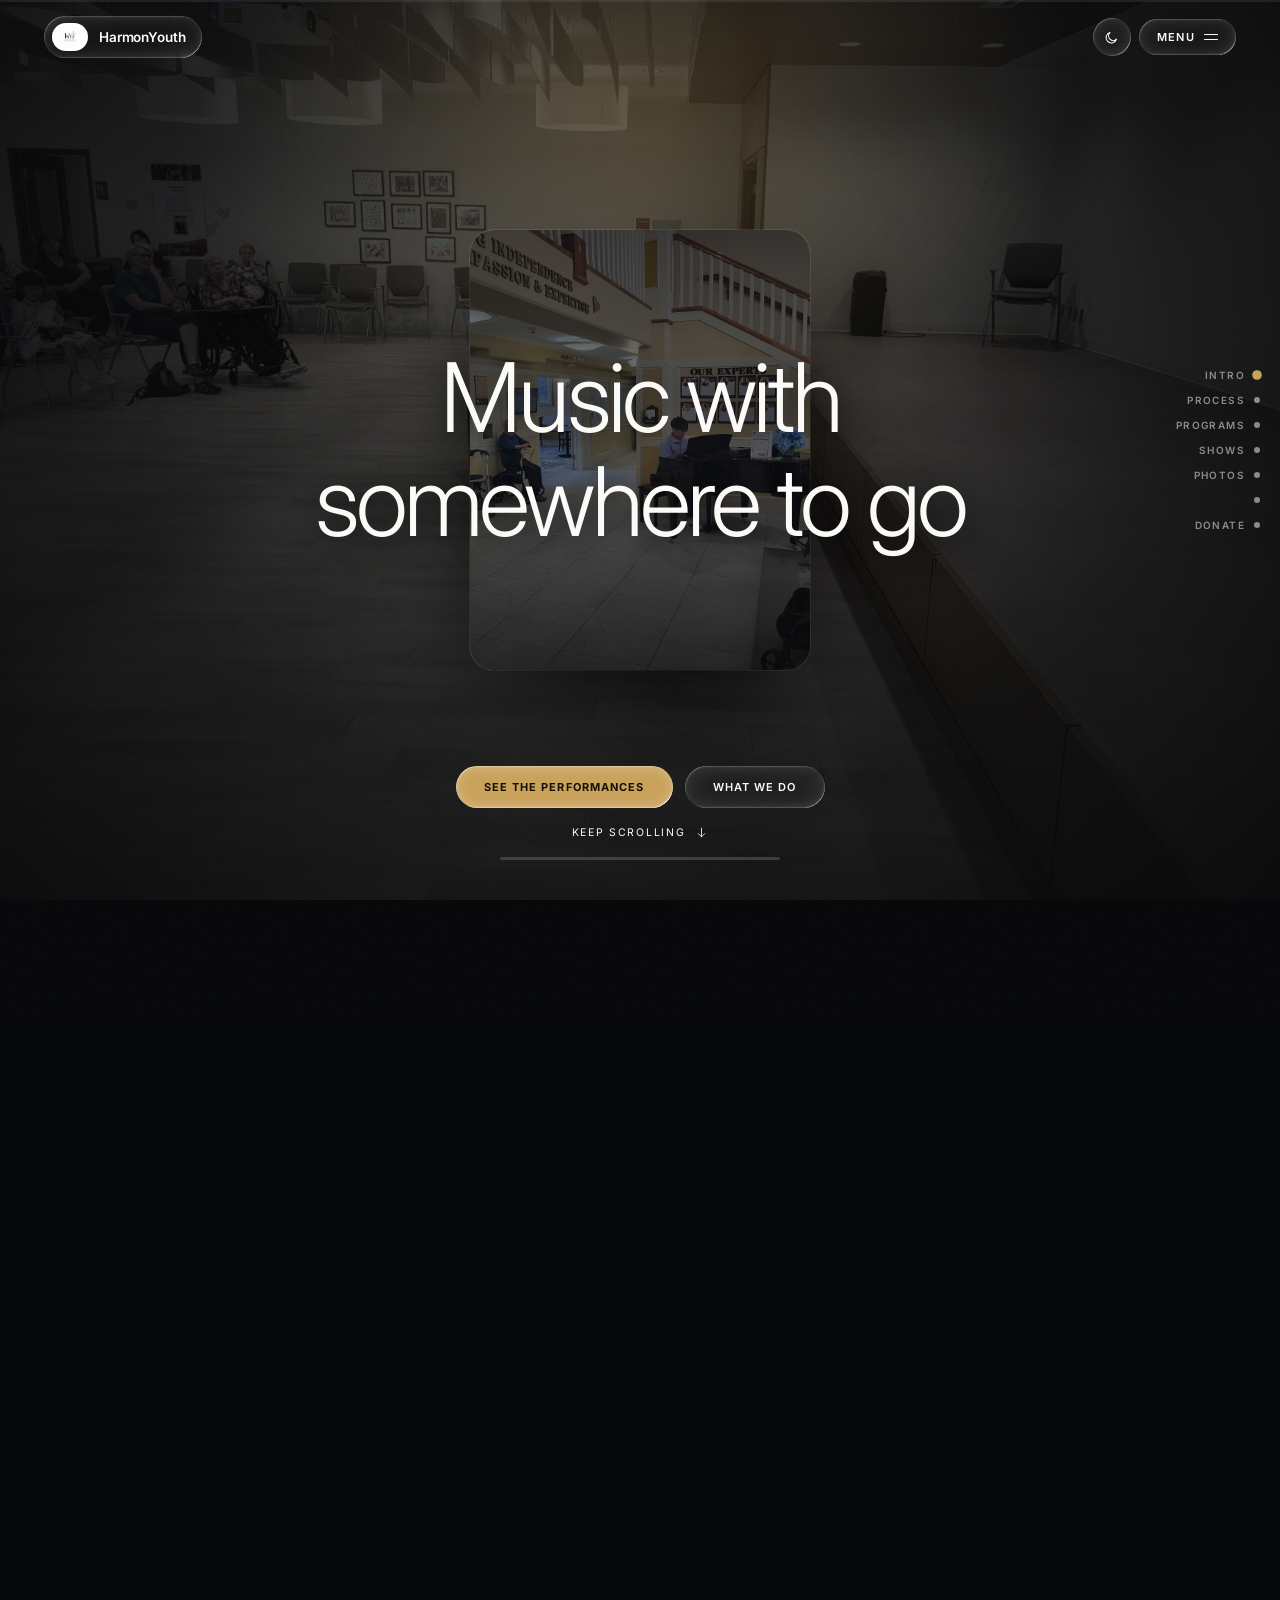
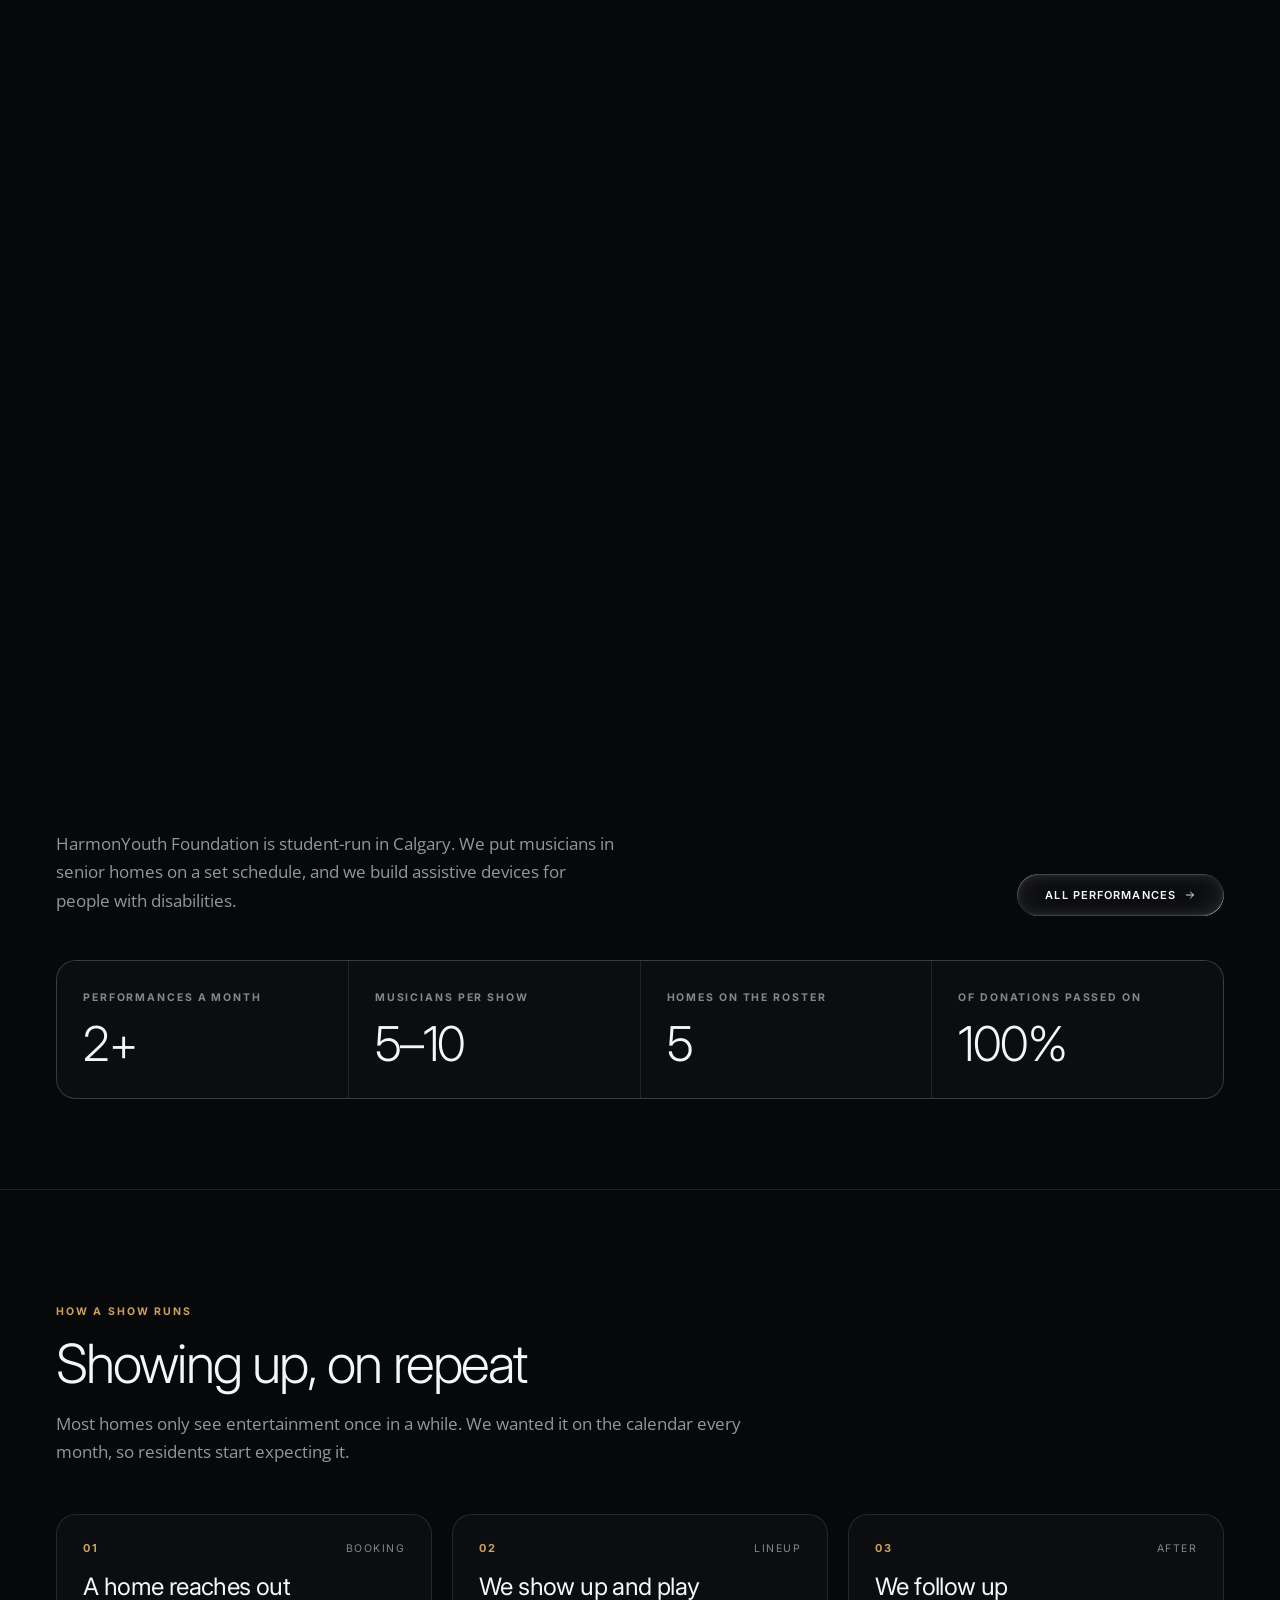
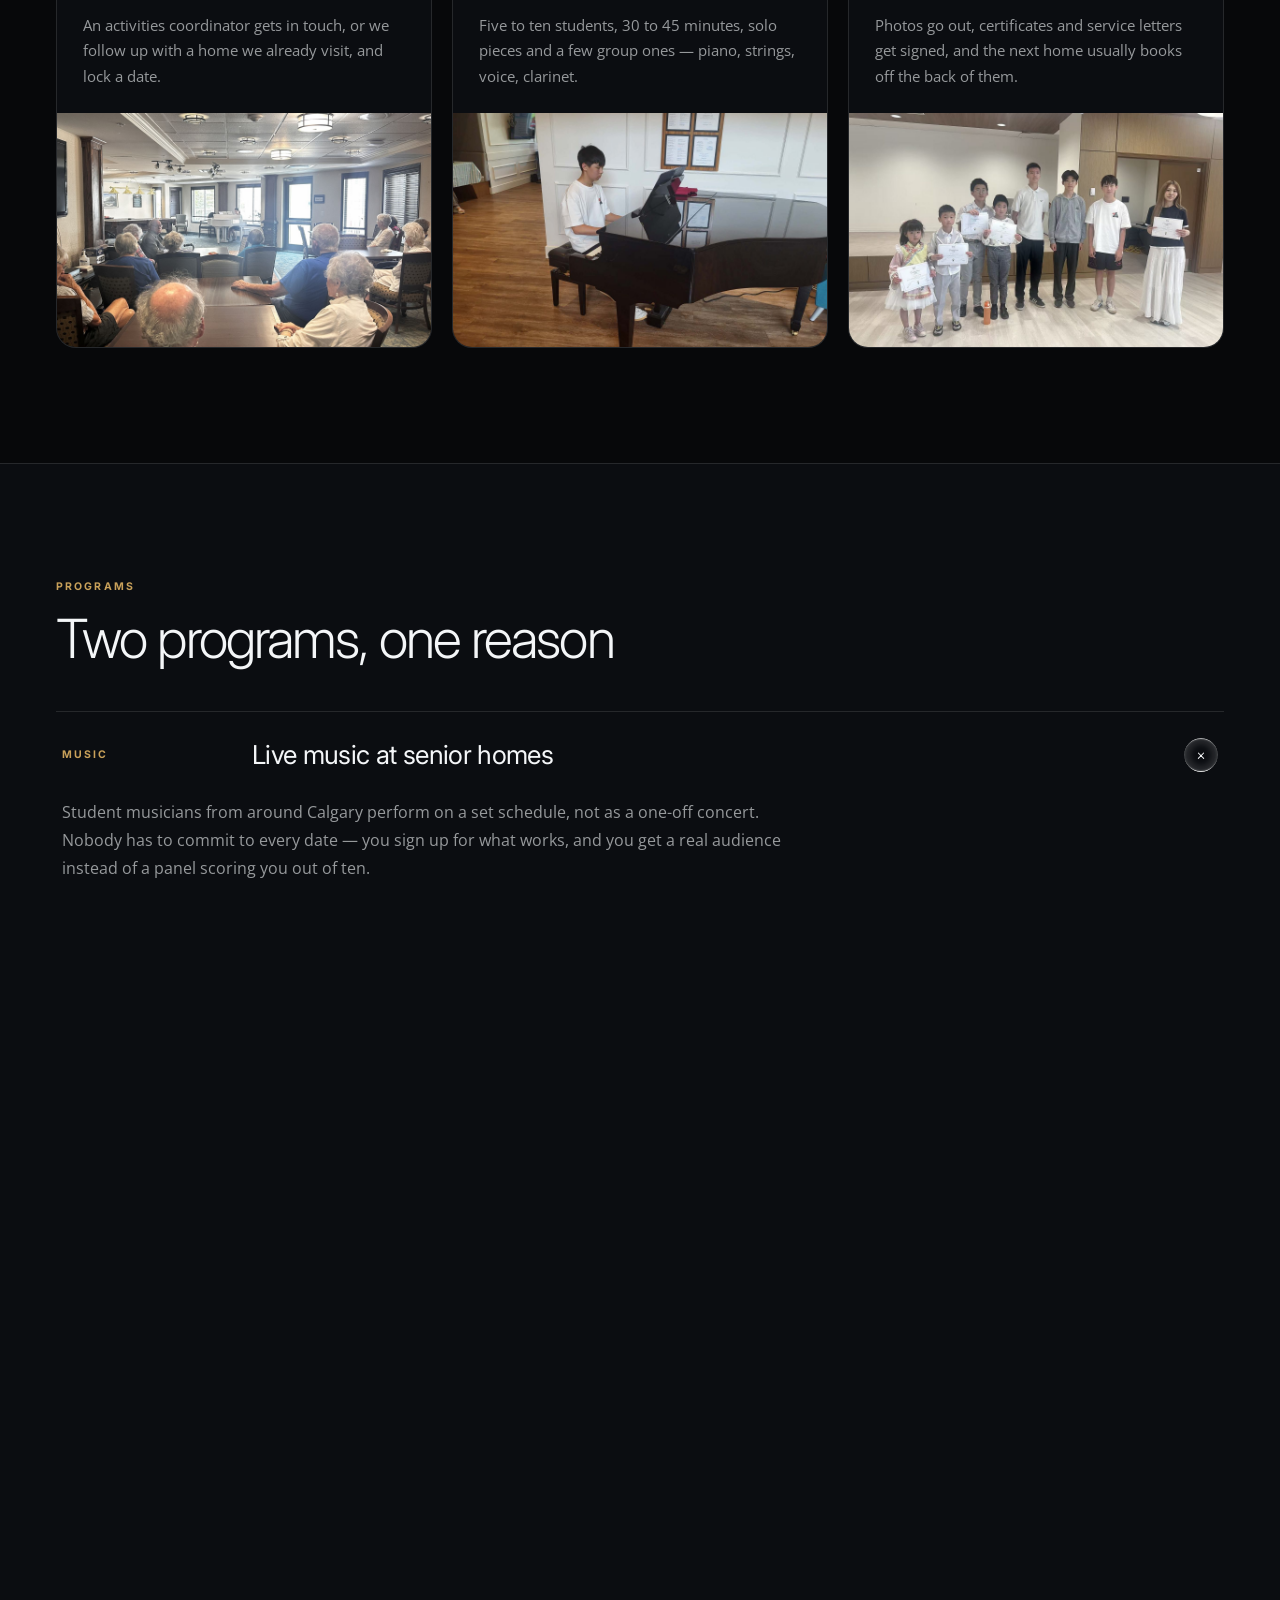
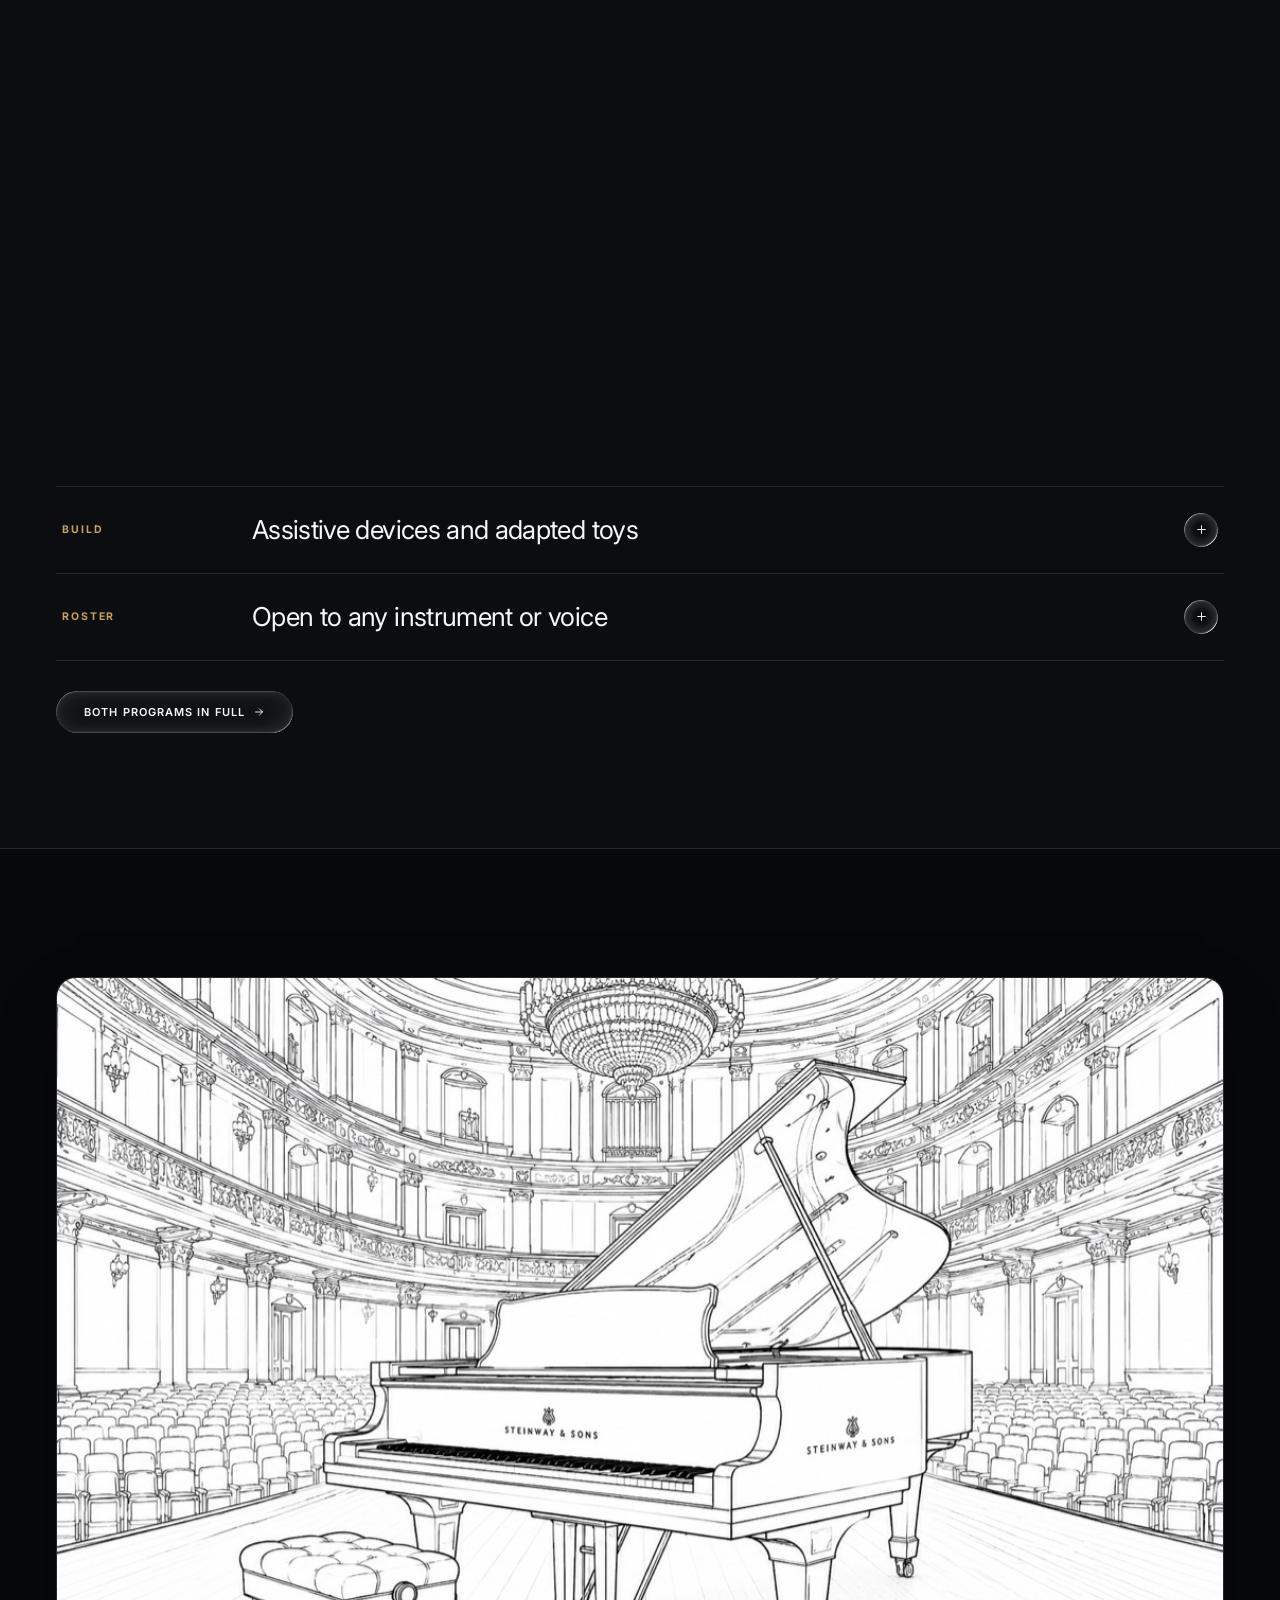
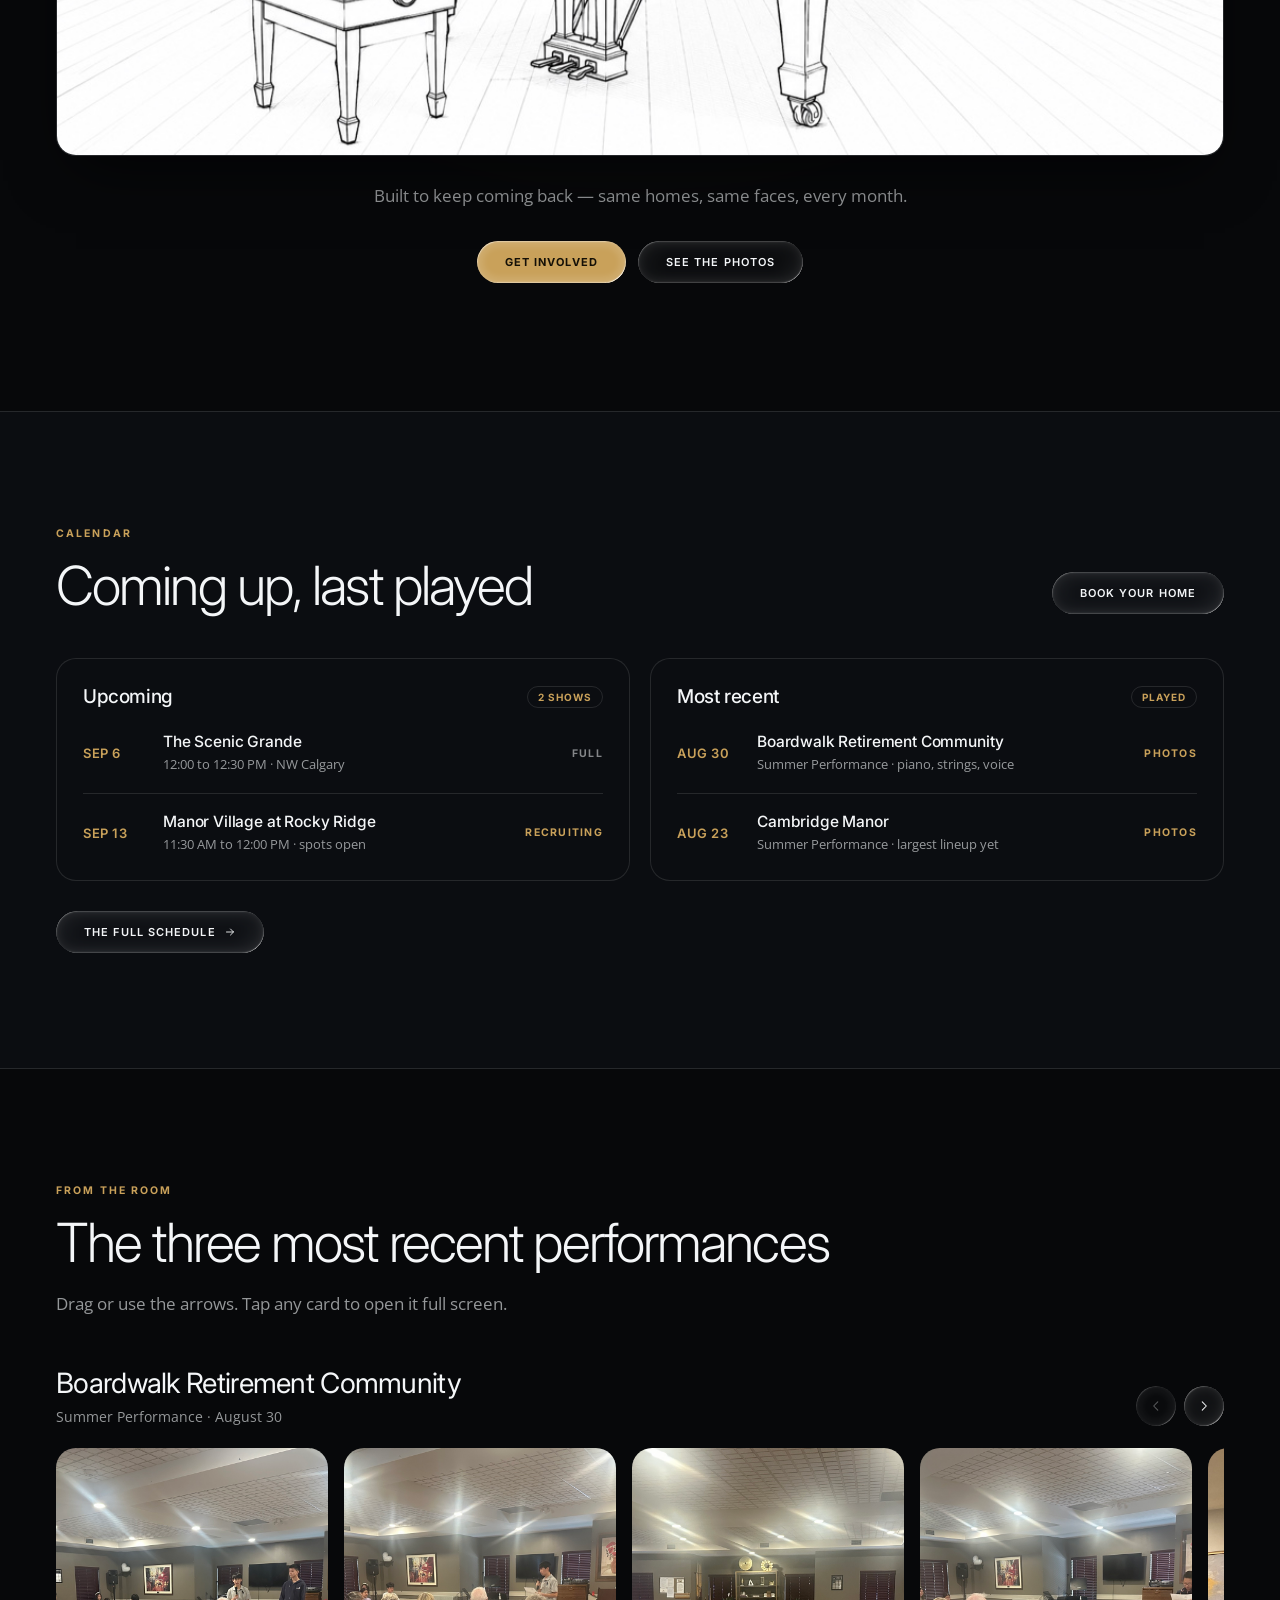
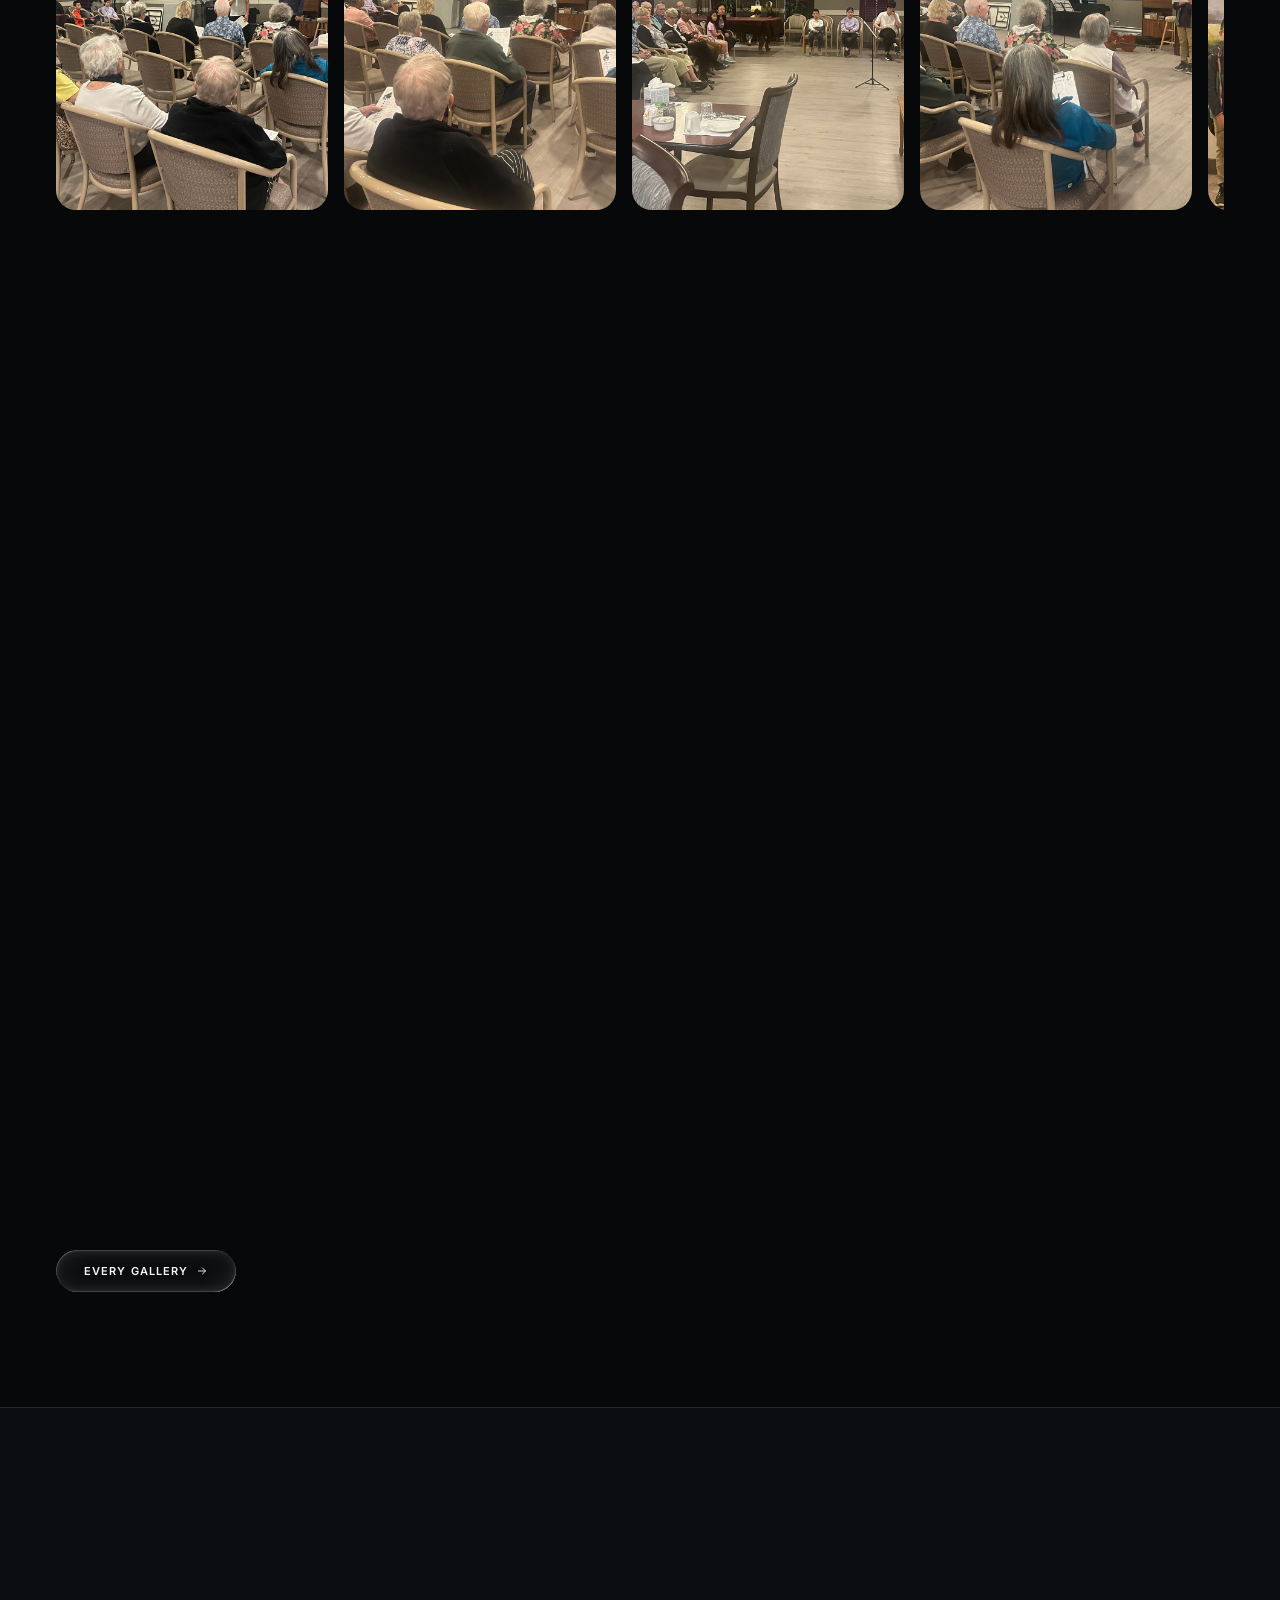
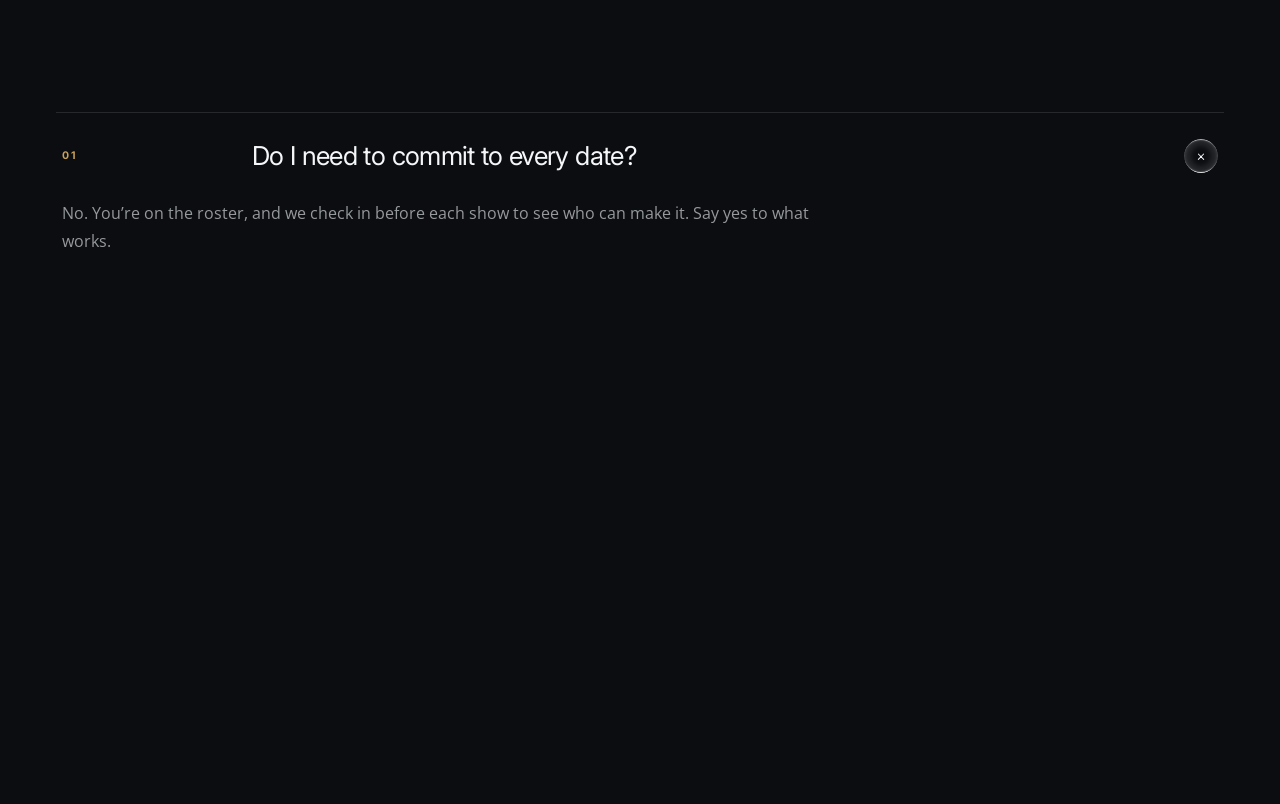
==== index.html @ 162fc53a "commit" ====
<!DOCTYPE html>
<html lang="en" data-hy-theme="dark">
<head>
<meta charset="utf-8">
<meta name="viewport" content="width=device-width, initial-scale=1">
<title>HarmonYouth Foundation &mdash; Music with somewhere to go</title>
<meta name="description" content="Student-run in Calgary. We put musicians in senior homes on a set schedule, and we build assistive devices for people with disabilities.">
<meta property="og:title" content="HarmonYouth Foundation &mdash; Music with somewhere to go">
<meta property="og:description" content="Student-run in Calgary. We put musicians in senior homes on a set schedule, and we build assistive devices for people with disabilities.">
<meta property="og:image" content="cambridgemanor-aug23-3.jpg">
<link rel="icon" href="harmonyouth-logo.png">
<link rel="preconnect" href="https://fonts.googleapis.com">
<link rel="preconnect" href="https://fonts.gstatic.com" crossorigin>
<link href="https://fonts.googleapis.com/css2?family=Inter:wght@300;400;500;600;700&family=Open+Sans:wght@400;500;600&display=swap" rel="stylesheet">
<link rel="stylesheet" href="styles.css?v=2">
<script defer src="site.js?v=2"></script>
</head>
<body data-page="index.html">
<a class="skip" href="#main">Skip to content</a>
<canvas data-cursor class="hy-cursor" aria-hidden="true"></canvas>
<svg class="hy-filter-defs" aria-hidden="true"><defs><filter id="hy-glass" x="0%" y="0%" width="100%" height="100%" color-interpolation-filters="sRGB"><feTurbulence type="fractalNoise" baseFrequency="0.05 0.05" numOctaves="1" seed="1" result="t"/><feGaussianBlur in="t" stdDeviation="2" result="bt"/><feDisplacementMap in="SourceGraphic" in2="bt" scale="55" xChannelSelector="R" yChannelSelector="B" result="d"/><feGaussianBlur in="d" stdDeviation="3"/></filter></defs></svg>
<div class="hy-grain" aria-hidden="true"></div>
<div class="hy-progress" aria-hidden="true"><i data-progress></i></div>
<header class="site-header">
  <div class="header-inner">
    <a href="index.html" class="brand">
      <span class="ring"></span><span class="blur" data-glass></span>
      <img src="harmonyouth-logo.png" alt="HarmonYouth Foundation">
      <span class="word">HarmonYouth</span>
    </a>
    <div class="header-actions">
      <button type="button" data-theme-toggle class="icon-btn" aria-label="Switch colour mode">
        <span class="ring"></span><span class="blur" data-glass></span>
        <span class="ico" data-theme-icon></span>
      </button>
      <div class="menu-wrap">
        <button type="button" data-menu-toggle class="menu-btn" aria-expanded="false" aria-haspopup="true">
          <span class="ring"></span><span class="blur" data-glass></span>
          <span>Menu</span>
          <span class="menu-bars" data-menu-bars><i></i><i></i></span>
        </button>
        <div data-menu-panel class="menu-panel" role="menu">
          <form data-search-form class="menu-search" role="search">
            <svg width="15" height="15" viewBox="0 0 24 24" fill="none"><circle cx="11" cy="11" r="6.5" stroke="currentColor" stroke-width="1.7"/><path d="M16 16l4.5 4.5" stroke="currentColor" stroke-width="1.7" stroke-linecap="round"/></svg>
            <span class="field">
              <input data-search-input type="text" autocomplete="off" aria-label="Search the site">
              <span data-search-ph class="ph"></span>
            </span>
            <kbd>&crarr;</kbd>
          </form>
          <div data-search-result class="search-result"></div>
          <div class="menu-links" role="none"><a href="index.html" data-navlink class="navlink" role="menuitem"><span class="nl-ico"><svg width="14" height="14" viewBox="0 0 24 24" fill="none"><path d="M4 11l8-6.5 8 6.5V20a1 1 0 0 1-1 1h-4v-6H9v6H5a1 1 0 0 1-1-1Z" stroke="currentColor" stroke-width="1.6" stroke-linejoin="round"/></svg></span><span class="nl-label">Home</span><i class="navline"></i></a><a href="mission.html" data-navlink class="navlink" role="menuitem"><span class="nl-ico"><svg width="14" height="14" viewBox="0 0 24 24" fill="none"><path d="M12 20.5S4.5 16 4.5 10.2A4.2 4.2 0 0 1 12 7.6a4.2 4.2 0 0 1 7.5 2.6c0 5.8-7.5 10.3-7.5 10.3Z" stroke="currentColor" stroke-width="1.6" stroke-linejoin="round"/></svg></span><span class="nl-label">Mission</span><i class="navline"></i></a><a href="programs.html" data-navlink class="navlink" role="menuitem"><span class="nl-ico"><svg width="14" height="14" viewBox="0 0 24 24" fill="none"><circle cx="7.5" cy="17.5" r="2.8" stroke="currentColor" stroke-width="1.6"/><circle cx="17" cy="15.5" r="2.8" stroke="currentColor" stroke-width="1.6"/><path d="M10.3 17.5V5l9.5-2v12.5" stroke="currentColor" stroke-width="1.6"/></svg></span><span class="nl-label">Programs</span><i class="navline"></i></a><a href="performances.html" data-navlink class="navlink spread" role="menuitem"><span class="nl-left"><span class="nl-ico"><svg width="14" height="14" viewBox="0 0 24 24" fill="none"><rect x="3.5" y="5" width="17" height="15.5" rx="2" stroke="currentColor" stroke-width="1.6"/><path d="M3.5 9.5h17M8.5 3v4M15.5 3v4" stroke="currentColor" stroke-width="1.6" stroke-linecap="round"/></svg></span><span class="nl-label">Performances</span></span><span class="nl-tag">5 NEXT</span><i class="navline"></i></a><a href="photos.html" data-navlink class="navlink" role="menuitem"><span class="nl-ico"><svg width="14" height="14" viewBox="0 0 24 24" fill="none"><rect x="3.5" y="5" width="17" height="14" rx="2" stroke="currentColor" stroke-width="1.6"/><path d="M6 16l4-4.5 3.5 3.5L16 12l2.5 3" stroke="currentColor" stroke-width="1.6" stroke-linejoin="round"/><circle cx="15" cy="9" r="1.3" fill="currentColor"/></svg></span><span class="nl-label">Photos</span><i class="navline"></i></a><a href="build-meets.html" data-navlink class="navlink" role="menuitem"><span class="nl-ico"><svg width="14" height="14" viewBox="0 0 24 24" fill="none"><path d="M14.7 6.3a3.9 3.9 0 0 0 5 5L15 16l-3.5 3.5a2 2 0 0 1-2.8-2.8L12 13 7.6 8.6a3.9 3.9 0 0 1-1.3-4.4l3 3 2-2-3-3a3.9 3.9 0 0 1 4.4 1.3Z" stroke="currentColor" stroke-width="1.5" stroke-linejoin="round"/></svg></span><span class="nl-label">Build meets</span><i class="navline"></i></a><a href="team.html" data-navlink class="navlink" role="menuitem"><span class="nl-ico"><svg width="14" height="14" viewBox="0 0 24 24" fill="none"><circle cx="9" cy="8.5" r="3" stroke="currentColor" stroke-width="1.6"/><path d="M3.5 19.5c0-3 2.4-5 5.5-5s5.5 2 5.5 5" stroke="currentColor" stroke-width="1.6" stroke-linecap="round"/><path d="M16 6.2a3 3 0 0 1 0 5.6M17.5 19.5c0-2.2-.8-3.9-2.2-5" stroke="currentColor" stroke-width="1.6" stroke-linecap="round"/></svg></span><span class="nl-label">Meet the team</span><i class="navline"></i></a><a href="get-involved.html" data-navlink class="navlink" role="menuitem"><span class="nl-ico"><svg width="14" height="14" viewBox="0 0 24 24" fill="none"><circle cx="9" cy="8" r="3.2" stroke="currentColor" stroke-width="1.6"/><path d="M3.5 20c0-3.3 2.5-5.5 5.5-5.5s5.5 2.2 5.5 5.5M17 6.5v6M14 9.5h6" stroke="currentColor" stroke-width="1.6" stroke-linecap="round"/></svg></span><span class="nl-label">Get involved</span><i class="navline"></i></a><a href="donate.html" data-navlink class="navlink" role="menuitem"><span class="nl-ico"><svg width="14" height="14" viewBox="0 0 24 24" fill="none"><path d="M12 20.5S4 15.5 4 10.5C4 7.5 6 6 8 6c1.6 0 3 1 4 2.4C13 7 14.4 6 16 6c2 0 4 1.5 4 4.5 0 5-8 10-8 10Z" stroke="currentColor" stroke-width="1.6" stroke-linejoin="round"/></svg></span><span class="nl-label">Donate</span><i class="navline"></i></a></div>
          <div class="menu-rule"></div>
          <div class="menu-notes">
            <div class="menu-note">
              <svg width="15" height="15" viewBox="0 0 24 24" fill="none"><circle cx="12" cy="9" r="5.5" stroke="currentColor" stroke-width="1.6"/><path d="M8.6 13.6 7.2 21l4.8-2.8 4.8 2.8-1.4-7.4" stroke="currentColor" stroke-width="1.6" stroke-linejoin="round"/></svg>
              <div><div class="t">Volunteer hours</div><div class="d">A certificate every 4 hours &mdash; performing or building both count.</div></div>
            </div>
            <a href="mailto:harmonyouthfoundation@gmail.com?subject=Volunteer%20Service%20Letter%20Request" class="menu-note">
              <svg width="15" height="15" viewBox="0 0 24 24" fill="none"><rect x="3.5" y="5" width="17" height="14" rx="2" stroke="currentColor" stroke-width="1.6"/><path d="M4 7l8 6 8-6" stroke="currentColor" stroke-width="1.6" stroke-linejoin="round"/></svg>
              <div><div class="t">Volunteer Service Letter Request</div><div class="d">Request one at any performance, or email us &mdash; we write them same week.</div></div>
            </a>
          </div>
          <div class="menu-rule"></div>
          <div class="menu-cta">
            <a href="donate.html" class="btn btn-accent" ><span class="ring"></span><span class="btn-label">Donate</span></a>
            <a href="https://instagram.com/harmonyouthfoundation" target="_blank" rel="noopener" class="menu-ig" aria-label="Instagram">
              <span class="ring"></span><span class="blur" data-glass></span>
              <svg width="16" height="16" viewBox="0 0 24 24" fill="none"><rect x="3" y="3" width="18" height="18" rx="5" stroke="currentColor" stroke-width="1.8"/><circle cx="12" cy="12" r="4" stroke="currentColor" stroke-width="1.8"/><circle cx="17.5" cy="6.5" r="1.1" fill="currentColor"/></svg>
            </a>
          </div>
        </div>
      </div>
    </div>
  </div>
</header>
<div class="dotrail" aria-hidden="true"><a href="#hero" data-dot="hero"><span class="lbl">Intro</span><i></i></a><a href="#process" data-dot="process"><span class="lbl">Process</span><i></i></a><a href="#programs" data-dot="programs"><span class="lbl">Programs</span><i></i></a><a href="#shows" data-dot="shows"><span class="lbl">Shows</span><i></i></a><a href="#gallery" data-dot="gallery"><span class="lbl">Photos</span><i></i></a><a href="#involved" data-dot="involved"><span class="lbl">Involved</span><i></i></a><a href="#support" data-dot="support"><span class="lbl">Donate</span><i></i></a></div><main id="main"><div class="hero-scene" data-hero-scene><section id="hero" class="hero" data-hero>
  <img class="hero-bg" src="cambridgemanor-aug23-3.jpg" alt="" aria-hidden="true">
  <div class="hero-shade" data-hero-shade></div>
  <div class="hero-halo" aria-hidden="true"></div>
  <div class="hero-media" data-hero-media>
    <img src="manorvillage-aug7-2.jpg" alt="Student pianists performing at a Calgary senior home">
    <div class="hero-veil" data-hero-veil></div>
    <div class="hero-caption" data-hero-caption>
      <div class="k">Manor Village at Rocky Ridge &middot; August 7</div>
      <p>Four students played the afternoon set for residents.</p>
    </div>
  </div>
  <h1 class="hero-text">
    <span class="hero-word" data-hero-word="l">Music with</span>
    <span class="hero-word" data-hero-word="r">somewhere to go</span>
  </h1>
  <div class="hero-meta" data-hero-meta>
    <div class="btn-row"><a href="#shows" class="btn btn-accent" ><span class="ring"></span><span class="btn-label">See the performances</span></a> <a href="#programs" class="btn" ><span class="ring"></span><span class="blur"></span><span class="btn-label">What we do</span></a></div>
    <div class="hero-scrollhint">Keep scrolling
      <svg width="13" height="13" viewBox="0 0 24 24" fill="none"><path d="M12 4v16M6 14l6 6 6-6" stroke="currentColor" stroke-width="1.6" stroke-linecap="round" stroke-linejoin="round"/></svg>
    </div>
    <div class="hero-track"><i data-hero-bar></i></div>
  </div>
</section></div><section class="sec-tight sec-line">
  <div class="wrap">
    <div class="split" data-reveal>
      <p>HarmonYouth Foundation is student-run in Calgary. We put musicians in senior homes on a set schedule, and we build assistive devices for people with disabilities.</p>
      <a href="performances.html" class="btn" ><span class="ring"></span><span class="blur"></span><span class="btn-label">All performances</span><svg width="12" height="12" viewBox="0 0 24 24" fill="none"><path d="M5 12h14M13 6l6 6-6 6" stroke="currentColor" stroke-width="1.8" stroke-linecap="round" stroke-linejoin="round"/></svg></a>
    </div>
    <div class="stat-strip"><div class="stat" data-reveal><div class="k">Performances a month</div><div class="v">2+</div></div><div class="stat" data-reveal><div class="k">Musicians per show</div><div class="v">5&ndash;10</div></div><div class="stat" data-reveal><div class="k">Homes on the roster</div><div class="v">5</div></div><div class="stat" data-reveal><div class="k">Of donations passed on</div><div class="v">100%</div></div></div>
  </div>
</section><section id="process" class="sec">
  <div class="wrap">
    <div class="sec-head" data-reveal>
      <div class="eyebrow">How a show runs</div>
      <h2 class="display">Showing up, on repeat</h2>
      <p class="lede">Most homes only see entertainment once in a while. We wanted it on the calendar every month, so residents start expecting it.</p>
    </div>
    <div class="card-grid"><article class="card" data-reveal><div class="card-top"><span class="card-no">01</span><span class="card-tag">Booking</span></div><h3>A home reaches out</h3><p>An activities coordinator gets in touch, or we follow up with a home we already visit, and lock a date.</p><div class="card-photo"><img data-src="rockyridge-aug1-1.jpg" alt="Residents gathering for a performance"></div></article><article class="card" data-reveal><div class="card-top"><span class="card-no">02</span><span class="card-tag">Lineup</span></div><h3>We show up and play</h3><p>Five to ten students, 30 to 45 minutes, solo pieces and a few group ones &mdash; piano, strings, voice, clarinet.</p><div class="card-photo"><img data-src="scenicgrande-aug21-1.jpg" alt="A student performing at The Scenic Grande"></div></article><article class="card" data-reveal><div class="card-top"><span class="card-no">03</span><span class="card-tag">After</span></div><h3>We follow up</h3><p>Photos go out, certificates and service letters get signed, and the next home usually books off the back of them.</p><div class="card-photo"><img data-src="cambridgemanor-aug23-16.jpg" alt="Performers after the show"></div></article></div>
  </div>
</section><section id="programs" class="sec sec-alt">
  <div class="wrap">
    <div class="sec-head" data-reveal>
      <div class="eyebrow">Programs</div>
      <h2 class="display">Two programs, one reason</h2>
    </div>
    <div class="accordion" data-accordion><div class="acc-item" data-acc-item>
  <button type="button" class="acc-trigger" data-acc-trigger aria-expanded="false">
    <span class="acc-key">Music</span>
    <span class="acc-title">Live music at senior homes</span>
    <span class="acc-icon" data-acc-icon><i class="ring"></i><svg width="13" height="13" viewBox="0 0 24 24" fill="none"><path d="M12 5v14M5 12h14" stroke="currentColor" stroke-width="1.8" stroke-linecap="round"/></svg></span>
  </button>
  <div class="acc-body" data-acc-body><p>Student musicians from around Calgary perform on a set schedule, not as a one-off concert. Nobody has to commit to every date &mdash; you sign up for what works, and you get a real audience instead of a panel scoring you out of ten.</p></div>
</div><div class="acc-item" data-acc-item>
  <button type="button" class="acc-trigger" data-acc-trigger aria-expanded="false">
    <span class="acc-key">Build</span>
    <span class="acc-title">Assistive devices and adapted toys</span>
    <span class="acc-icon" data-acc-icon><i class="ring"></i><svg width="13" height="13" viewBox="0 0 24 24" fill="none"><path d="M12 5v14M5 12h14" stroke="currentColor" stroke-width="1.8" stroke-linecap="round"/></svg></span>
  </button>
  <div class="acc-body" data-acc-body><p>Members 3D print and assemble devices from the Makers Making Change open-source library, reviewed by occupational therapists. Finished devices go to people in our community at little to no cost. You don&rsquo;t need a printer &mdash; build meetings need hands more than hardware.</p></div>
</div><div class="acc-item" data-acc-item>
  <button type="button" class="acc-trigger" data-acc-trigger aria-expanded="false">
    <span class="acc-key">Roster</span>
    <span class="acc-title">Open to any instrument or voice</span>
    <span class="acc-icon" data-acc-icon><i class="ring"></i><svg width="13" height="13" viewBox="0 0 24 24" fill="none"><path d="M12 5v14M5 12h14" stroke="currentColor" stroke-width="1.8" stroke-linecap="round"/></svg></span>
  </button>
  <div class="acc-body" data-acc-body><p>Any skill level you&rsquo;re comfortable playing in front of people. We add you to the roster and check in before each show to see who can make it, so signing up never locks you into a date.</p></div>
</div></div>
    <div class="btn-row"><a href="programs.html" class="btn" ><span class="ring"></span><span class="blur"></span><span class="btn-label">Both programs in full</span><svg width="12" height="12" viewBox="0 0 24 24" fill="none"><path d="M5 12h14M13 6l6 6-6 6" stroke="currentColor" stroke-width="1.8" stroke-linecap="round" stroke-linejoin="round"/></svg></a></div>
  </div>
</section><section class="cta-band">
  <div class="halo" aria-hidden="true"></div>
  <div class="wrap" data-reveal>
    <div class="piano-hover" data-piano-hover>
      <img class="piano-hover-outline" src="piano-outline.jpg" alt="Line illustration of a grand piano on a concert hall stage">
      <img class="piano-hover-color" data-piano-color src="piano-color.jpg" alt="" aria-hidden="true">
    </div>
    <p>Built to keep coming back &mdash; same homes, same faces, every month.</p>
    <div class="btn-row"><a href="get-involved.html" class="btn btn-accent" ><span class="ring"></span><span class="btn-label">Get involved</span></a> <a href="photos.html" class="btn" ><span class="ring"></span><span class="blur"></span><span class="btn-label">See the photos</span></a></div>
  </div>
</section><section id="shows" class="sec sec-alt">
  <div class="wrap">
    <div class="split" data-reveal>
      <div class="sec-head">
        <div class="eyebrow">Calendar</div>
        <h2 class="display">Coming up, last played</h2>
      </div>
      <a href="mailto:harmonyouthfoundation@gmail.com?subject=Booking%20a%20performance" class="btn" ><span class="ring"></span><span class="blur"></span><span class="btn-label">Book your home</span></a>
    </div>
    <div class="show-panel">
      <div class="panel" data-reveal>
        <div class="panel-head"><h3>Upcoming</h3><span class="pill">2 shows</span></div>
        <div class="show-row"><div class="show-date">Sep 6</div><div class="show-venue"><span class="name">The Scenic Grande</span><span class="sub">12:00 to 12:30 PM &middot; NW Calgary</span></div><div class="show-status full">Full</div></div><div class="show-row"><div class="show-date">Sep 13</div><div class="show-venue"><span class="name">Manor Village at Rocky Ridge</span><span class="sub">11:30 AM to 12:00 PM &middot; spots open</span></div><div class="show-status ">Recruiting</div></div>
      </div>
      <div class="panel" data-reveal>
        <div class="panel-head"><h3>Most recent</h3><span class="pill">Played</span></div>
        <div class="show-row"><div class="show-date">Aug 30</div><div class="show-venue"><span class="name">Boardwalk Retirement Community</span><span class="sub">Summer Performance &middot; piano, strings, voice</span></div><a href="photos.html#boardwalk-aug-30" class="show-status">Photos</a></div><div class="show-row"><div class="show-date">Aug 23</div><div class="show-venue"><span class="name">Cambridge Manor</span><span class="sub">Summer Performance &middot; largest lineup yet</span></div><a href="photos.html#cambridge-manor" class="show-status">Photos</a></div>
      </div>
    </div>
    <div class="btn-row"><a href="performances.html" class="btn" ><span class="ring"></span><span class="blur"></span><span class="btn-label">The full schedule</span><svg width="12" height="12" viewBox="0 0 24 24" fill="none"><path d="M5 12h14M13 6l6 6-6 6" stroke="currentColor" stroke-width="1.8" stroke-linecap="round" stroke-linejoin="round"/></svg></a></div>
  </div>
</section><section id="gallery" class="sec">
  <div class="wrap">
    <div class="sec-head" data-reveal>
      <div class="eyebrow">From the room</div>
      <h2 class="display">The three most recent performances</h2>
      <p class="lede">Drag or use the arrows. Tap any card to open it full screen.</p>
    </div>
    <div class="carousel-block" data-carousel-block data-reveal>
  <div class="carousel-head">
    <div><h3>Boardwalk Retirement Community</h3><span class="sub">Summer Performance &middot; August 30</span></div>
    <div class="car-arrows">
      <button type="button" class="car-arrow" data-car-prev aria-label="Scroll Boardwalk Retirement Community left"><span class="ring"></span><span class="blur"></span><svg width="14" height="14" viewBox="0 0 24 24" fill="none"><path d="M15 5l-7 7 7 7" stroke="currentColor" stroke-width="1.8" stroke-linecap="round" stroke-linejoin="round"/></svg></button>
      <button type="button" class="car-arrow" data-car-next aria-label="Scroll Boardwalk Retirement Community right"><span class="ring"></span><span class="blur"></span><svg width="14" height="14" viewBox="0 0 24 24" fill="none"><path d="M9 5l7 7-7 7" stroke="currentColor" stroke-width="1.8" stroke-linecap="round" stroke-linejoin="round"/></svg></button>
    </div>
  </div>
  <div class="car-track" data-car-track><button type="button" class="car-card" data-card data-cat="Boardwalk &middot; Aug 30" data-title="A full room" data-body="Chairs out in rows, and most of them taken before we started."><img data-src="boardwalk-aug30-1.jpg" alt="A full room"></button><button type="button" class="car-card" data-card data-cat="Boardwalk &middot; Aug 30" data-title="Introductions" data-body="Every performer is introduced by name before they play."><img data-src="boardwalk-aug30-6.jpg" alt="Introductions"></button><button type="button" class="car-card" data-card data-cat="Boardwalk &middot; Aug 30" data-title="At the piano" data-body="The upright sits at the front of the dining room."><img data-src="boardwalk-aug30-11.jpg" alt="At the piano"></button><button type="button" class="car-card" data-card data-cat="Boardwalk &middot; Aug 30" data-title="Reading the programme" data-body="Residents followed along on a printed programme."><img data-src="boardwalk-aug30-15.jpg" alt="Reading the programme"></button><button type="button" class="car-card" data-card data-cat="Boardwalk &middot; Aug 30" data-title="The whole lineup" data-body="Certificates signed, and a photo before everyone headed home."><img data-src="boardwalk-aug30-18.jpg" alt="The whole lineup"></button></div>
</div><div class="carousel-block" data-carousel-block data-reveal>
  <div class="carousel-head">
    <div><h3>Cambridge Manor</h3><span class="sub">Summer Performance &middot; August 23</span></div>
    <div class="car-arrows">
      <button type="button" class="car-arrow" data-car-prev aria-label="Scroll Cambridge Manor left"><span class="ring"></span><span class="blur"></span><svg width="14" height="14" viewBox="0 0 24 24" fill="none"><path d="M15 5l-7 7 7 7" stroke="currentColor" stroke-width="1.8" stroke-linecap="round" stroke-linejoin="round"/></svg></button>
      <button type="button" class="car-arrow" data-car-next aria-label="Scroll Cambridge Manor right"><span class="ring"></span><span class="blur"></span><svg width="14" height="14" viewBox="0 0 24 24" fill="none"><path d="M9 5l7 7-7 7" stroke="currentColor" stroke-width="1.8" stroke-linecap="round" stroke-linejoin="round"/></svg></button>
    </div>
  </div>
  <div class="car-track" data-car-track><button type="button" class="car-card" data-card data-cat="Cambridge Manor &middot; Aug 23" data-title="A full common room" data-body="Residents filled the common room end to end — the largest audience we have played to."><img data-src="cambridgemanor-aug23-1.jpg" alt="A full common room"></button><button type="button" class="car-card" data-card data-cat="Cambridge Manor &middot; Aug 23" data-title="Piano, up close" data-body="Most of our performers are pianists, and most homes have an instrument waiting."><img data-src="cambridgemanor-aug23-5.jpg" alt="Piano, up close"></button><button type="button" class="car-card" data-card data-cat="Cambridge Manor &middot; Aug 23" data-title="Between pieces" data-body="Performers introduce themselves between pieces. It is half the point of the visit."><img data-src="cambridgemanor-aug23-9.jpg" alt="Between pieces"></button><button type="button" class="car-card" data-card data-cat="Cambridge Manor &middot; Aug 23" data-title="Group finish" data-body="The set closes with something everyone can play together."><img data-src="cambridgemanor-aug23-12.jpg" alt="Group finish"></button><button type="button" class="car-card" data-card data-cat="Cambridge Manor &middot; Aug 23" data-title="Certificates signed" data-body="Hours are logged on the day, so nobody has to chase them later."><img data-src="cambridgemanor-aug23-16.jpg" alt="Certificates signed"></button></div>
</div><div class="carousel-block" data-carousel-block data-reveal>
  <div class="carousel-head">
    <div><h3>The Scenic Grande</h3><span class="sub">Summer Performance &middot; August 21</span></div>
    <div class="car-arrows">
      <button type="button" class="car-arrow" data-car-prev aria-label="Scroll The Scenic Grande left"><span class="ring"></span><span class="blur"></span><svg width="14" height="14" viewBox="0 0 24 24" fill="none"><path d="M15 5l-7 7 7 7" stroke="currentColor" stroke-width="1.8" stroke-linecap="round" stroke-linejoin="round"/></svg></button>
      <button type="button" class="car-arrow" data-car-next aria-label="Scroll The Scenic Grande right"><span class="ring"></span><span class="blur"></span><svg width="14" height="14" viewBox="0 0 24 24" fill="none"><path d="M9 5l7 7-7 7" stroke="currentColor" stroke-width="1.8" stroke-linecap="round" stroke-linejoin="round"/></svg></button>
    </div>
  </div>
  <div class="car-track" data-car-track><button type="button" class="car-card" data-card data-cat="Scenic Grande &middot; Aug 21" data-title="Opening piece" data-body="The lounge at the Grande has good acoustics for strings."><img data-src="scenicgrande-aug21-1.jpg" alt="Opening piece"></button><button type="button" class="car-card" data-card data-cat="Scenic Grande &middot; Aug 21" data-title="Strings section" data-body="Piano, strings, voice — the lineup changes with whoever is free."><img data-src="scenicgrande-aug21-3.jpg" alt="Strings section"></button><button type="button" class="car-card" data-card data-cat="Scenic Grande &middot; Aug 21" data-title="Requests" data-body="Residents ask for songs. We play the ones we know."><img data-src="scenicgrande-aug21-5.jpg" alt="Requests"></button><button type="button" class="car-card" data-card data-cat="Scenic Grande &middot; Aug 21" data-title="Voice" data-body="A vocal number partway through the set."><img data-src="scenicgrande-aug21-7.jpg" alt="Voice"></button><button type="button" class="car-card" data-card data-cat="Scenic Grande &middot; Aug 21" data-title="Last bow" data-body="Thirty minutes, then a short pack-up and out of the way of dinner."><img data-src="scenicgrande-aug21-8.jpg" alt="Last bow"></button></div>
</div>
    <div class="btn-row"><a href="photos.html" class="btn" ><span class="ring"></span><span class="blur"></span><span class="btn-label">Every gallery</span><svg width="12" height="12" viewBox="0 0 24 24" fill="none"><path d="M5 12h14M13 6l6 6-6 6" stroke="currentColor" stroke-width="1.8" stroke-linecap="round" stroke-linejoin="round"/></svg></a></div>
  </div>
</section><section id="involved" class="sec sec-alt">
  <div class="wrap">
    <div class="split" data-reveal>
      <div class="sec-head">
        <div class="eyebrow">Get involved</div>
        <h2 class="display">Play, build, or open a door</h2>
        <p class="lede">Students, families, and care homes all start the same way &mdash; one form or one email. We answer every message ourselves.</p>
      </div>
      <div class="btn-row" style="margin-top:0"><a href="get-involved.html" class="btn btn-accent" ><span class="ring"></span><span class="btn-label">Sign up</span></a> <a href="mailto:harmonyouthfoundation@gmail.com?subject=Volunteer%20Service%20Letter%20Request" class="btn" ><span class="ring"></span><span class="blur"></span><span class="btn-label">Request a service letter</span></a></div>
    </div>
    <div class="accordion" data-accordion><div class="acc-item" data-acc-item>
  <button type="button" class="acc-trigger" data-acc-trigger aria-expanded="false">
    <span class="acc-key">01</span>
    <span class="acc-title">Do I need to commit to every date?</span>
    <span class="acc-icon" data-acc-icon><i class="ring"></i><svg width="13" height="13" viewBox="0 0 24 24" fill="none"><path d="M12 5v14M5 12h14" stroke="currentColor" stroke-width="1.8" stroke-linecap="round"/></svg></span>
  </button>
  <div class="acc-body" data-acc-body><p>No. You&rsquo;re on the roster, and we check in before each show to see who can make it. Say yes to what works.</p></div>
</div><div class="acc-item" data-acc-item>
  <button type="button" class="acc-trigger" data-acc-trigger aria-expanded="false">
    <span class="acc-key">02</span>
    <span class="acc-title">What instruments can I play?</span>
    <span class="acc-icon" data-acc-icon><i class="ring"></i><svg width="13" height="13" viewBox="0 0 24 24" fill="none"><path d="M12 5v14M5 12h14" stroke="currentColor" stroke-width="1.8" stroke-linecap="round"/></svg></span>
  </button>
  <div class="acc-body" data-acc-body><p>Piano, strings, voice, clarinet, cello &mdash; whatever you bring. Any skill level you&rsquo;re comfortable playing in front of people.</p></div>
</div><div class="acc-item" data-acc-item>
  <button type="button" class="acc-trigger" data-acc-trigger aria-expanded="false">
    <span class="acc-key">03</span>
    <span class="acc-title">How do hours and service letters work?</span>
    <span class="acc-icon" data-acc-icon><i class="ring"></i><svg width="13" height="13" viewBox="0 0 24 24" fill="none"><path d="M12 5v14M5 12h14" stroke="currentColor" stroke-width="1.8" stroke-linecap="round"/></svg></span>
  </button>
  <div class="acc-body" data-acc-body><p>Every 4 hours of performing or building earns a certificate. You can request a Volunteer Service Letter at any performance &mdash; ask an organiser on the day, or email us and we&rsquo;ll write it that week.</p></div>
</div><div class="acc-item" data-acc-item>
  <button type="button" class="acc-trigger" data-acc-trigger aria-expanded="false">
    <span class="acc-key">04</span>
    <span class="acc-title">Do I need a 3D printer for Build?</span>
    <span class="acc-icon" data-acc-icon><i class="ring"></i><svg width="13" height="13" viewBox="0 0 24 24" fill="none"><path d="M12 5v14M5 12h14" stroke="currentColor" stroke-width="1.8" stroke-linecap="round"/></svg></span>
  </button>
  <div class="acc-body" data-acc-body><p>No. Build meetings need people to assemble, wire switches, and test. We print the parts ahead of time.</p></div>
</div><div class="acc-item" data-acc-item>
  <button type="button" class="acc-trigger" data-acc-trigger aria-expanded="false">
    <span class="acc-key">05</span>
    <span class="acc-title">I run a care home &mdash; can you visit?</span>
    <span class="acc-icon" data-acc-icon><i class="ring"></i><svg width="13" height="13" viewBox="0 0 24 24" fill="none"><path d="M12 5v14M5 12h14" stroke="currentColor" stroke-width="1.8" stroke-linecap="round"/></svg></span>
  </button>
  <div class="acc-body" data-acc-body><p>Yes &mdash; email us and we&rsquo;ll find a date. All we need is a common room and a piano, or space for one.</p></div>
</div></div>
  </div>
</section><section id="support" class="sec">
  <div class="glow" aria-hidden="true"></div>
  <div class="wrap">
    <div class="sec-head" data-reveal>
      <div class="eyebrow">Donate</div>
      <h2 class="display">Every dollar leaves our hands</h2>
      <p class="lede">All proceeds and donations go to the <strong style="color:var(--text);font-weight:600">hospitals</strong> and <strong style="color:var(--text);font-weight:600">senior homes</strong> we support. HarmonYouth takes none of the money &mdash; 100% of it is passed on.</p>
      <div class="btn-row"><a href="https://www.gofundme.com/f/help-harmonyouth-foundation-bring-music-to-seniors" class="btn btn-accent" target="_blank" rel="noopener"><span class="ring"></span><span class="btn-label">Donate on GoFundMe</span></a> <a href="get-involved.html" class="btn" ><span class="ring"></span><span class="blur"></span><span class="btn-label">Volunteer instead</span></a></div>
    </div>
    <div class="show-panel">
      <div data-reveal><div class="gfm" data-gfm-host>
  <div class="gfm-head"><span class="t">GoFundMe</span><span class="pill">Live campaign</span></div>
  <div class="gfm-body">
    <div class="gfm-embed" data-url="https://www.gofundme.com/f/help-harmonyouth-foundation-bring-music-to-seniors/widget/large?attribution_id=sl%3Aa185a0b2-dd07-4388-b8d9-49917c37f1c1"></div><script defer src="https://www.gofundme.com/static/js/embed.js"></script>
    <div data-gfm-fallback>
      <p class="gfm-fallback">Loading the live GoFundMe widget. If it doesn&rsquo;t appear, the campaign page opens in a new tab.</p>
      <a href="https://www.gofundme.com/f/help-harmonyouth-foundation-bring-music-to-seniors" class="btn btn-accent" target="_blank" rel="noopener"><span class="ring"></span><span class="btn-label">Open the campaign</span><svg width="12" height="12" viewBox="0 0 24 24" fill="none"><path d="M5 12h14M13 6l6 6-6 6" stroke="currentColor" stroke-width="1.8" stroke-linecap="round" stroke-linejoin="round"/></svg></a>
    </div>
  </div>
</div></div>
      <div class="panel" data-reveal>
        <div class="panel-head"><h3>Or from your phone</h3><span class="pill">Scan</span></div>
        <div class="qr" style="border:none;background:transparent;padding:18px 0 0">
          <img src="gofundme-qr.png" alt="QR code to the HarmonYouth GoFundMe campaign">
          <div><div class="t">Scan to donate</div><div class="d">Opens the same GoFundMe campaign on your phone.</div></div>
        </div>
        <div class="contact-inline">
          <a href="mailto:harmonyouthfoundation@gmail.com">harmonyouthfoundation@gmail.com</a><a href="tel:+14039266122">(403) 926-6122</a>
        </div>
      </div>
    </div>
  </div>
</section></main><div class="modal" data-modal role="dialog" aria-modal="true" aria-label="Photo">
  <div class="modal-backdrop" data-modal-backdrop></div>
  <div class="modal-panel" data-modal-panel>
    <button type="button" class="modal-close" data-modal-close aria-label="Close">
      <svg width="16" height="16" viewBox="0 0 24 24" fill="none"><path d="M6 6l12 12M18 6L6 18" stroke="currentColor" stroke-width="1.9" stroke-linecap="round"/></svg>
    </button>
    <div class="modal-img"><img data-modal-img src="[data-uri]" alt=""></div>
    <div class="modal-body"><div class="k" data-modal-cat></div><h3 data-modal-title></h3><p data-modal-body></p></div>
  </div>
</div><footer class="site-footer">
  <div class="wrap">
    <div class="footer-grid">
      <div>
        <div class="footer-brand"><img src="harmonyouth-logo.png" alt="HarmonYouth Foundation"><span>HarmonYouth Foundation</span></div>
        <p class="footer-note">Calgary, AB. Started and run by students.</p>
      </div>
      <div class="footer-col">
        <div class="h">Pages</div>
        <a href="index.html">Home</a><a href="mission.html">Mission</a><a href="programs.html">Programs</a>
        <a href="performances.html">Performances</a><a href="photos.html">Photos</a>
        <a href="build-meets.html">Build meets</a><a href="team.html">Meet the team</a>
      </div>
      <div class="footer-col">
        <div class="h">Elsewhere</div>
        <a href="https://instagram.com/harmonyouthfoundation" target="_blank" rel="noopener">Instagram</a>
        <a href="https://www.makersmakingchange.com/" target="_blank" rel="noopener">Makers Making Change</a>
        <a href="https://www.gofundme.com/f/help-harmonyouth-foundation-bring-music-to-seniors" target="_blank" rel="noopener">GoFundMe</a>
        <a href="get-involved.html">Get involved</a>
        <a href="privacy.html">Privacy policy</a>
      </div>
      <div class="footer-col">
        <div class="h">Contact</div>
        <a href="mailto:harmonyouthfoundation@gmail.com">harmonyouthfoundation@gmail.com</a>
        <a href="tel:+14039266122">(403) 926-6122</a>
        <a href="donate.html">Donate</a>
      </div>
    </div>
    <div class="footer-bottom">
      <span>&copy; 2026 HarmonYouth Foundation. All donations passed on in full.</span>
      <span class="slogan">We play music. We build devices. We show up for people.</span>
    </div>
  </div>
</footer>
</body>
</html>
---- styles.css ----
/* ==========================================================================
   HarmonYouth Foundation — liquid glass design system
   Ported from the Claude Design mockups (HarmonYouth Homepage v3 et al).
   Tokens live in :root and [data-hy-theme="light"] — change a colour once here
   and every page follows.
   ========================================================================== */

:root{
  --bg:#07080A; --bg2:#0B0D11;
  --panel:rgba(255,255,255,.05); --panel2:rgba(255,255,255,.08);
  --line:rgba(255,255,255,.11);
  --text:#F4F6F8; --muted:rgba(244,246,248,.60); --faint:rgba(244,246,248,.52);
  --accent:#C9A15A; --accent-soft:#E8C87A; --ink:#141007;
  --glass:0 0 8px rgba(0,0,0,.03),0 2px 6px rgba(0,0,0,.08),
          inset 3px 3px .5px -3.5px rgba(255,255,255,.09),
          inset -3px -3px .5px -3.5px rgba(255,255,255,.85),
          inset 1px 1px 1px -.5px rgba(255,255,255,.6),
          inset -1px -1px 1px -.5px rgba(255,255,255,.6),
          inset 0 0 6px 6px rgba(255,255,255,.12),
          inset 0 0 2px 2px rgba(255,255,255,.06),
          0 0 12px rgba(0,0,0,.15);
  --shade:rgba(7,8,10,.66);
  --pop:0 24px 60px -20px rgba(0,0,0,.8);
  --ease:cubic-bezier(.22,.9,.35,1);
}
[data-hy-theme="light"]{
  --bg:#F4F3EF; --bg2:#FBFAF7;
  --panel:rgba(20,22,26,.04); --panel2:rgba(20,22,26,.07);
  --line:rgba(20,22,26,.13);
  --text:#15171B; --muted:rgba(21,23,27,.66); --faint:rgba(21,23,27,.60);
  --accent:#8A6520; --accent-soft:#6B4E16; --ink:#FFFFFF;
  --glass:0 0 6px rgba(0,0,0,.03),0 2px 6px rgba(0,0,0,.08),
          inset 3px 3px .5px -3px rgba(0,0,0,.18),
          inset -3px -3px .5px -3px rgba(0,0,0,.16),
          inset 1px 1px 1px -.5px rgba(0,0,0,.1),
          inset -1px -1px 1px -.5px rgba(0,0,0,.1),
          inset 0 0 6px 6px rgba(255,255,255,.5),
          inset 0 0 2px 2px rgba(255,255,255,.3),
          0 0 12px rgba(255,255,255,.4);
  --shade:rgba(244,243,239,.7);
  --pop:0 24px 60px -22px rgba(20,22,26,.35);
}

*{box-sizing:border-box}
html{scroll-behavior:smooth}
body{
  margin:0;background:var(--bg);color:var(--text);
  font-family:'Open Sans',-apple-system,BlinkMacSystemFont,'Segoe UI',sans-serif;
  -webkit-font-smoothing:antialiased;overflow-x:hidden;
  transition:background .5s ease,color .5s ease;
}
a{color:var(--accent);text-decoration:none}
a:hover{color:var(--text)}
img{max-width:100%}
button{font-family:'Inter',-apple-system,BlinkMacSystemFont,sans-serif}
input,select,textarea{font-family:'Open Sans',sans-serif}
::selection{background:var(--accent);color:var(--ink)}
h1,h2,h3,h4{font-family:'Inter',-apple-system,BlinkMacSystemFont,sans-serif;margin:0}
p{margin:0}

@keyframes hyGrain{0%,100%{transform:translate(0,0)}25%{transform:translate(-14px,9px)}50%{transform:translate(11px,-12px)}75%{transform:translate(-8px,-6px)}}
@keyframes hyBob{0%,100%{transform:translateY(0)}50%{transform:translateY(5px)}}

/* ---------- fixed page furniture ---------- */
.hy-cursor{position:fixed;inset:0;width:100%;height:100%;z-index:45;pointer-events:none;mix-blend-mode:screen;opacity:.7}
.hy-grain{position:fixed;inset:-120px;pointer-events:none;z-index:60;opacity:.05;mix-blend-mode:overlay;
  background-image:url("data:image/svg+xml;utf8,<svg xmlns='http://www.w3.org/2000/svg' width='160' height='160'><filter id='n'><feTurbulence type='fractalNoise' baseFrequency='0.85' numOctaves='3'/></filter><rect width='160' height='160' filter='url(%23n)'/></svg>");
  animation:hyGrain 700ms steps(4) infinite}
.hy-progress{position:fixed;top:0;left:0;right:0;height:2px;z-index:70;background:var(--panel2)}
.hy-progress i{display:block;height:100%;width:0;background:linear-gradient(90deg,var(--accent),var(--accent-soft))}
.hy-filter-defs{position:absolute;width:0;height:0}

/* ---------- glass primitives ---------- */
.ring{position:absolute;inset:0;border-radius:inherit;box-shadow:var(--glass);pointer-events:none}
.blur{position:absolute;inset:0;border-radius:inherit;backdrop-filter:blur(10px);-webkit-backdrop-filter:blur(10px)}

/* ---------- header ---------- */
.site-header{position:fixed;top:2px;left:0;right:0;z-index:59}
.header-inner{display:flex;align-items:center;justify-content:space-between;gap:16px;padding:14px clamp(14px,4vw,44px)}
.brand{position:relative;display:inline-flex;align-items:center;gap:11px;padding:7px 16px 7px 8px;border-radius:999px;color:var(--text);overflow:hidden}
.brand img{position:relative;height:28px;width:auto;display:block;background:#fff;padding:3px 7px;border-radius:999px}
.brand span.word{position:relative;font-family:'Inter',sans-serif;font-weight:600;font-size:13.5px;letter-spacing:-.01em;white-space:nowrap}
.header-actions{display:flex;align-items:center;gap:8px}
.icon-btn{position:relative;display:inline-flex;align-items:center;justify-content:center;width:38px;height:38px;border:none;border-radius:999px;background:transparent;color:var(--text);cursor:pointer;overflow:hidden;transition:transform .25s var(--ease)}
.icon-btn:hover{transform:scale(1.06)}
.icon-btn .ico{position:relative;display:grid;place-items:center;width:15px;height:15px}
.menu-wrap{position:relative}
.menu-btn{position:relative;display:inline-flex;align-items:center;gap:9px;padding:11px 18px;border:none;border-radius:999px;background:transparent;color:var(--text);font-size:11px;font-weight:600;letter-spacing:.12em;text-transform:uppercase;cursor:pointer;overflow:hidden;transition:transform .25s var(--ease)}
.menu-btn:hover{transform:scale(1.04)}
.menu-btn > span:not(.ring):not(.blur){position:relative}
.menu-bars{display:grid;gap:3.5px;width:14px}
.menu-bars i{display:block;height:1.4px;border-radius:2px;background:currentColor;transition:transform .3s ease}

/* ---------- dropdown menu ---------- */
.menu-panel{position:absolute;top:calc(100% + 10px);right:0;width:min(94vw,344px);max-height:calc(100vh - 96px);overflow-y:auto;overscroll-behavior:contain;
  transform-origin:top right;opacity:0;transform:scale(.94) translateY(-6px);pointer-events:none;
  transition:opacity .26s ease,transform .3s var(--ease);
  border-radius:20px;padding:8px;background:var(--shade);
  backdrop-filter:blur(26px);-webkit-backdrop-filter:blur(26px);
  box-shadow:var(--glass),var(--pop);z-index:2}
.menu-panel.open{opacity:1;transform:scale(1) translateY(0);pointer-events:auto}
.menu-search{position:relative;display:flex;align-items:center;gap:9px;padding:11px 12px;margin:2px 2px 8px;border-radius:14px;background:var(--panel);border:1px solid var(--line)}
.menu-search svg{flex:0 0 auto;color:var(--faint)}
.menu-search .field{position:relative;flex:1 1 auto;min-width:0}
.menu-search input{width:100%;padding:0;border:none;background:transparent;color:var(--text);font-size:14px;outline:none}
.menu-search .ph{position:absolute;left:0;top:50%;transform:translateY(-50%);pointer-events:none;font-size:14px;color:var(--faint);white-space:nowrap;transition:opacity .35s ease,transform .35s ease}
.menu-search kbd{flex:0 0 auto;padding:3px 6px;border-radius:6px;border:1px solid var(--line);font-family:'Inter',sans-serif;font-size:10px;color:var(--faint)}
.search-result{display:none;margin:0 6px 8px;font-size:12.5px;color:var(--muted)}
.menu-links{display:grid;gap:2px}
.navlink{position:relative;display:flex;align-items:center;gap:12px;padding:10px 12px;border-radius:12px;color:var(--text);transition:background .25s ease,color .25s ease}
.navlink.spread{justify-content:space-between}
.navlink .nl-ico{display:grid;place-items:center;width:30px;height:30px;flex:0 0 auto;border-radius:9px;border:1px solid var(--line);background:var(--panel);color:var(--accent)}
.navlink .nl-label{font-size:14.5px;font-weight:500}
.navlink .nl-left{display:flex;align-items:center;gap:12px}
.navlink .nl-tag{padding:3px 8px;border-radius:999px;border:1px solid var(--line);font-family:'Inter',sans-serif;font-size:10px;font-weight:700;letter-spacing:.08em;color:var(--accent)}
.navline{position:absolute;left:54px;right:12px;bottom:6px;height:1.5px;background:var(--accent);transform:scaleX(0);transform-origin:left;transition:transform .3s var(--ease)}
.navlink:hover{background:var(--panel2);color:var(--accent)}
.navlink:hover .navline{transform:scaleX(1)}
.navlink[aria-current="page"]{background:var(--panel);color:var(--accent)}
.navlink[aria-current="page"] .navline{transform:scaleX(1)}
.menu-rule{height:1px;margin:8px 6px;background:var(--line)}
.menu-notes{display:grid;gap:6px;padding:0 4px}
.menu-note{display:flex;align-items:flex-start;gap:11px;padding:10px;border-radius:12px;background:var(--panel);color:var(--text)}
.menu-note svg{flex:0 0 auto;margin-top:2px;color:var(--accent)}
.menu-note .t{font-family:'Inter',sans-serif;font-size:12.5px;font-weight:600}
.menu-note .d{margin-top:3px;font-size:12.5px;line-height:1.55;color:var(--muted)}
a.menu-note:hover{background:var(--panel2)}
.menu-cta{display:flex;gap:8px;padding:0 4px 4px}
.menu-cta .btn{flex:1 1 auto}
.menu-ig{position:relative;display:inline-grid;place-items:center;width:46px;height:46px;flex:0 0 auto;border-radius:999px;color:var(--text);overflow:hidden;transition:transform .25s var(--ease)}
.menu-ig:hover{transform:scale(1.04)}
.menu-ig svg{position:relative}

/* ---------- buttons ---------- */
.btn{position:relative;display:inline-flex;align-items:center;justify-content:center;gap:8px;padding:14px 28px;border:none;border-radius:999px;
  font-family:'Inter',sans-serif;font-size:11px;font-weight:600;letter-spacing:.1em;text-transform:uppercase;
  color:var(--text);background:transparent;cursor:pointer;overflow:hidden;transition:transform .25s var(--ease),color .25s ease}
.btn:hover{transform:scale(1.04);color:var(--text)}
.btn > *:not(.ring):not(.blur){position:relative}
.btn-accent{background:var(--accent);color:var(--ink);font-weight:700}
.btn-accent:hover{color:var(--ink)}
.btn-sm{padding:11px 20px;font-size:10.5px}
.btn-row{display:flex;flex-wrap:wrap;gap:12px;margin-top:30px}

/* ---------- layout ---------- */
.wrap{max-width:1200px;margin:0 auto}
.wrap-narrow{max-width:900px;margin:0 auto}
section{position:relative}
.sec{padding:clamp(64px,9vw,120px) clamp(16px,5vw,56px)}
.sec-tight{padding:clamp(48px,7vw,90px) clamp(16px,5vw,56px)}
.sec-alt{background:var(--bg2);border-top:1px solid var(--line);border-bottom:1px solid var(--line)}
.sec-line{border-bottom:1px solid var(--line)}
.eyebrow{font-family:'Inter',sans-serif;font-size:10.5px;letter-spacing:.2em;text-transform:uppercase;color:var(--accent);font-weight:700}
.eyebrow-faint{color:var(--faint);letter-spacing:.18em}
.display{font-family:'Inter',sans-serif;font-weight:300;font-size:clamp(30px,4.4vw,54px);line-height:1.04;letter-spacing:-.035em;margin:18px 0 0}
.display-lg{font-size:clamp(36px,6vw,72px)}
.lede{margin:18px 0 0;font-size:16.5px;line-height:1.7;color:var(--muted);max-width:720px}
.sec-head{max-width:780px}
.glow{position:absolute;left:50%;top:-30%;width:1000px;height:700px;transform:translateX(-50%);pointer-events:none;
  background:radial-gradient(ellipse at center,rgba(201,161,90,.18) 0%,transparent 70%);filter:blur(40px)}

/* page header (inner pages) */
.page-head{padding:calc(clamp(64px,9vw,120px) + 46px) clamp(16px,5vw,56px) clamp(40px,6vw,70px);overflow:hidden}
.page-head .wrap{position:relative}

/* ---------- stat strip ---------- */
.stat-strip{margin-top:44px;display:grid;grid-template-columns:repeat(auto-fit,minmax(210px,1fr));gap:1px;background:var(--line);border:1px solid var(--line);border-radius:20px;overflow:hidden}
.stat{background:var(--bg2);padding:30px 26px}
.stat .k{font-family:'Inter',sans-serif;font-size:10.5px;letter-spacing:.18em;text-transform:uppercase;color:var(--faint);font-weight:700}
.stat .v{margin-top:16px;font-family:'Inter',sans-serif;font-size:clamp(34px,4vw,48px);font-weight:300;letter-spacing:-.03em;line-height:1}
.split{display:flex;flex-wrap:wrap;align-items:flex-end;justify-content:space-between;gap:26px}
.split p{margin:0;max-width:560px;font-size:17px;line-height:1.7;color:var(--muted)}

/* ---------- cards ---------- */
.card-grid{margin-top:48px;display:grid;grid-template-columns:repeat(auto-fit,minmax(280px,1fr));gap:20px}
.card{border:1px solid var(--line);border-radius:20px;overflow:hidden;background:var(--bg2)}
.card-top{padding:26px 26px 0;display:flex;align-items:center;justify-content:space-between}
.card-no{font-family:'Inter',sans-serif;font-size:11px;letter-spacing:.18em;color:var(--accent);font-weight:700}
.card-tag{font-family:'Inter',sans-serif;font-size:10.5px;letter-spacing:.14em;text-transform:uppercase;color:var(--faint)}
.card h3{margin:18px 26px 0;font-size:24px;font-weight:400;letter-spacing:-.025em;line-height:1.15}
.card p{margin:12px 26px 24px;font-size:15px;line-height:1.7;color:var(--muted)}
.card-photo{aspect-ratio:16/10;overflow:hidden;background:var(--panel)}
.card-photo img{width:100%;height:100%;object-fit:cover;display:block}

/* ---------- accordion ---------- */
.accordion{margin-top:44px;border-top:1px solid var(--line)}
.acc-item{border-bottom:1px solid var(--line)}
.acc-trigger{width:100%;display:grid;grid-template-columns:minmax(110px,170px) 1fr auto;gap:20px;align-items:center;padding:26px 6px;background:transparent;border:none;color:var(--text);text-align:left;cursor:pointer}
.acc-key{font-family:'Inter',sans-serif;font-size:10.5px;letter-spacing:.18em;text-transform:uppercase;color:var(--accent);font-weight:700}
.acc-title{font-family:'Inter',sans-serif;font-size:clamp(17px,2.2vw,26px);font-weight:400;letter-spacing:-.025em}
.acc-icon{position:relative;display:grid;place-items:center;width:34px;height:34px;border-radius:999px;overflow:hidden;transition:transform .3s ease}
.acc-icon svg{position:relative}
.acc-body{overflow:hidden;height:0;transition:height .4s var(--ease)}
.acc-body p{margin:0 6px 28px;max-width:760px;font-size:16px;line-height:1.75;color:var(--muted)}
.acc-body ul{margin:0 6px 28px;padding-left:20px;max-width:760px;font-size:16px;line-height:1.75;color:var(--muted)}
@media(max-width:700px){
  .acc-trigger{grid-template-columns:1fr auto;gap:10px 14px}
  .acc-key{grid-column:1/-1}
}

/* ---------- piano spotlight (outline that reveals colour under the cursor) ---------- */
.piano-hover{position:relative;width:100%;max-width:100%;margin:0 auto;border-radius:20px;overflow:hidden;border:1px solid var(--line);background:var(--bg2);box-shadow:var(--pop)}
.piano-hover img{display:block;width:100%;height:auto}
.piano-hover-color{position:absolute;inset:0;opacity:0;transition:opacity .4s ease;pointer-events:none;-webkit-mask-repeat:no-repeat;mask-repeat:no-repeat}
.piano-hover.is-lit .piano-hover-color{opacity:1}
@media(prefers-reduced-motion:reduce){.piano-hover-color{transition:none}}
.cta-band{padding:clamp(70px,10vw,130px) clamp(16px,5vw,56px);overflow:hidden;text-align:center}
.cta-band .halo{position:absolute;left:50%;top:50%;width:1000px;height:700px;transform:translate(-50%,-50%);pointer-events:none;background:radial-gradient(ellipse at center,rgba(201,161,90,.18) 0%,transparent 68%);filter:blur(40px)}
.cta-band p{margin:26px auto 0;max-width:600px;font-size:17px;line-height:1.7;color:var(--muted)}
.cta-band .btn-row{justify-content:center}

/* ---------- hero ---------- */
/* The scene is tall; the hero pins to the top of it and expands as you scroll
   through. Real scrolling throughout — nothing is hijacked. */
.hero-scene{position:relative;height:260vh}
.hero{position:sticky;top:0;height:100vh;overflow:hidden;background:var(--bg)}
@media(prefers-reduced-motion:reduce){.hero-scene{height:100vh}}
.hero-bg{position:absolute;inset:0;width:100%;height:100%;object-fit:cover;object-position:center 35%;filter:saturate(.7) brightness(.55)}
.hero-shade{position:absolute;inset:0;background:radial-gradient(ellipse at 50% 40%,rgba(7,8,10,.28) 0%,rgba(7,8,10,.78) 60%,rgba(7,8,10,.96) 100%)}
.hero-halo{position:absolute;left:50%;top:-26%;width:900px;height:700px;transform:translateX(-50%);pointer-events:none;background:radial-gradient(ellipse at center,rgba(201,161,90,.24) 0%,rgba(232,200,122,.06) 45%,transparent 70%);filter:blur(40px)}
.hero-media{position:absolute;left:50%;top:50%;transform:translate(-50%,-50%);width:340px;height:440px;max-width:95vw;max-height:86vh;border-radius:24px;overflow:hidden;box-shadow:0 40px 120px -20px rgba(0,0,0,.9),0 0 0 1px rgba(255,255,255,.10)}
.hero-media > img{width:100%;height:100%;object-fit:cover;display:block}
.hero-veil{position:absolute;inset:0;background:linear-gradient(to top,rgba(7,8,10,.92) 0%,rgba(7,8,10,.58) 45%,rgba(7,8,10,.80) 100%);opacity:.86}
.hero-caption{position:absolute;left:0;right:0;bottom:0;padding:clamp(20px,3.4vw,46px);opacity:0;transform:translateY(18px);transition:opacity .6s ease,transform .6s ease}
.hero-caption .k{font-family:'Inter',sans-serif;font-size:10.5px;letter-spacing:.18em;text-transform:uppercase;font-weight:700;color:#E8C87A}
.hero-caption p{margin:12px 0 0;font-family:'Inter',sans-serif;font-weight:300;font-size:clamp(20px,2.4vw,34px);line-height:1.15;letter-spacing:-.02em;color:#fff;max-width:680px}
.hero-text{position:absolute;inset:0;margin:0;font-weight:300;display:flex;flex-direction:column;align-items:center;justify-content:center;gap:6px;padding:0 6vw;text-align:center;pointer-events:none}
.hero-word{display:block;font-family:'Inter',sans-serif;font-weight:300;font-size:clamp(40px,7.6vw,96px);line-height:1.02;letter-spacing:-.04em;color:#FBFAF7;text-shadow:0 2px 34px rgba(7,8,10,.9)}
.hero-meta{position:absolute;left:0;right:0;bottom:4.5vh;display:flex;flex-direction:column;align-items:center;gap:18px;padding:0 6vw}
.hero-meta .btn-row{margin-top:0;justify-content:center}
.hero-scrollhint{display:flex;align-items:center;gap:10px;font-family:'Inter',sans-serif;font-size:10.5px;letter-spacing:.16em;text-transform:uppercase;color:rgba(251,250,247,.6)}
.hero-scrollhint svg{animation:hyBob 1.8s ease-in-out infinite}
.hero-track{width:clamp(160px,26vw,280px);height:3px;border-radius:3px;background:rgba(255,255,255,.16);overflow:hidden}
.hero-track i{display:block;height:100%;width:0;background:linear-gradient(90deg,#C9A15A,#E8C87A)}
.hero-release{position:absolute;left:0;right:0;bottom:4.5vh;display:flex;justify-content:center;opacity:0;transition:opacity .4s ease;pointer-events:none;
  font-family:'Inter',sans-serif;font-size:10.5px;letter-spacing:.16em;text-transform:uppercase;color:rgba(251,250,247,.55)}

/* Hero and the header while it overlays the hero: the backdrop is a dark-scrimmed
   photo in both themes, so foreground stays light regardless of colour mode. */
.hero .btn,.hero .btn .btn-label,.hero-scrollhint,
.site-header.over-hero .brand,
.site-header.over-hero .menu-btn,
.site-header.over-hero .icon-btn{color:#FBFAF7}
.hero .btn-accent{background:#C9A15A}
.hero .btn-accent,.hero .btn-accent .btn-label{color:#141007}

/* ---------- dot rail ---------- */
.dotrail{position:fixed;right:clamp(10px,1.8vw,20px);top:50%;transform:translateY(-50%);z-index:56;display:flex;flex-direction:column;gap:13px;align-items:flex-end}
.dotrail a{display:flex;align-items:center;gap:9px;color:var(--faint);font-family:'Inter',sans-serif;font-size:10px;letter-spacing:.14em;text-transform:uppercase;font-weight:600}
.dotrail .lbl{opacity:0;transition:opacity .3s ease}
.dotrail a:hover .lbl,.dotrail a.on .lbl{opacity:1}
.dotrail i{width:6px;height:6px;border-radius:50%;background:var(--faint);transition:all .3s ease;display:block}
.dotrail a.on i{background:var(--accent);transform:scale(1.6)}
@media(max-width:1100px){.dotrail{display:none}}

/* ---------- show rows / tables ---------- */
.show-panel{margin-top:44px;display:grid;grid-template-columns:repeat(auto-fit,minmax(320px,1fr));gap:20px}
.panel{border:1px solid var(--line);border-radius:20px;background:var(--bg2);padding:26px}
.panel-head{display:flex;align-items:center;justify-content:space-between;gap:14px;margin-bottom:6px}
.panel-head h3{font-size:19px;font-weight:500;letter-spacing:-.02em}
.pill{padding:4px 10px;border-radius:999px;border:1px solid var(--line);font-family:'Inter',sans-serif;font-size:10px;font-weight:700;letter-spacing:.1em;text-transform:uppercase;color:var(--accent)}
.show-row{display:grid;grid-template-columns:64px 1fr auto;gap:16px;align-items:center;padding:18px 0;border-bottom:1px solid var(--line)}
.show-row:last-child{border-bottom:none;padding-bottom:0}
.show-date{font-family:'Inter',sans-serif;font-size:13px;font-weight:600;letter-spacing:.04em;color:var(--accent);text-transform:uppercase}
.show-venue{display:flex;flex-direction:column;gap:4px;min-width:0}
.show-venue .name{font-family:'Inter',sans-serif;font-size:15.5px;font-weight:500;letter-spacing:-.01em;color:var(--text)}
.show-venue .sub{font-size:13px;line-height:1.5;color:var(--muted)}
.show-status{font-family:'Inter',sans-serif;font-size:10.5px;font-weight:700;letter-spacing:.12em;text-transform:uppercase;color:var(--accent);white-space:nowrap}
.show-status.full{color:var(--faint)}
.show-status.talks{color:var(--accent-soft)}
.show-status.past{color:var(--faint)}
.venue-link{color:inherit;border-bottom:1px solid var(--line)}
.venue-link:hover{color:var(--accent);border-color:var(--accent)}
@media(max-width:520px){
  .show-row{grid-template-columns:1fr auto;gap:6px 12px}
  .show-date{grid-column:1/-1}
}

/* upcoming detail cards (performances) */
.detail-grid{display:grid;grid-template-columns:repeat(auto-fit,minmax(320px,1fr));gap:20px}
.detail{border:1px solid var(--line);border-radius:22px;background:var(--bg2);padding:30px 28px}
.detail-top{display:flex;align-items:center;justify-content:space-between;gap:12px}
.detail h3{margin:16px 0 0;font-size:clamp(22px,2.6vw,30px);font-weight:400;letter-spacing:-.03em}
.detail dl{margin:22px 0 0;display:grid;grid-template-columns:auto 1fr;gap:10px 22px;font-size:14.5px}
.detail dt{font-family:'Inter',sans-serif;font-size:10.5px;letter-spacing:.16em;text-transform:uppercase;color:var(--faint);font-weight:700;align-self:center}
.detail dd{margin:0;color:var(--text)}
.detail .note{margin-top:22px;padding-top:20px;border-top:1px solid var(--line);font-size:14.5px;line-height:1.7;color:var(--muted)}

/* venue grid */
.venue-grid{margin-top:44px;display:grid;grid-template-columns:repeat(auto-fit,minmax(240px,1fr));gap:1px;background:var(--line);border:1px solid var(--line);border-radius:20px;overflow:hidden}
.venue{background:var(--bg2);padding:28px 24px}
.venue h3{font-size:17px;font-weight:500;letter-spacing:-.015em}
.venue p{margin-top:10px;font-size:14px;line-height:1.65;color:var(--muted)}

/* ---------- view toggle + calendar ---------- */
.view-toggle{display:inline-flex;position:relative;border-radius:999px;overflow:hidden;padding:4px;gap:4px}
.view-toggle button{position:relative;border:none;background:transparent;color:var(--muted);padding:8px 20px;border-radius:999px;cursor:pointer;
  font-family:'Inter',sans-serif;font-size:10.5px;font-weight:700;letter-spacing:.12em;text-transform:uppercase;transition:color .25s ease,background .25s ease}
.view-toggle button.on{background:var(--accent);color:var(--ink)}
.calendar{margin-top:28px;border:1px solid var(--line);border-radius:20px;background:var(--bg2);padding:22px}
.cal-nav{display:flex;align-items:center;justify-content:space-between;gap:14px;margin-bottom:18px}
.cal-title{font-family:'Inter',sans-serif;font-size:16px;font-weight:500;letter-spacing:-.01em}
.cal-nav-btn{position:relative;border:none;background:transparent;color:var(--text);padding:9px 16px;border-radius:999px;cursor:pointer;overflow:hidden;
  font-family:'Inter',sans-serif;font-size:10.5px;font-weight:600;letter-spacing:.1em;text-transform:uppercase;transition:transform .25s var(--ease),opacity .25s ease}
.cal-nav-btn:hover:not(:disabled){transform:scale(1.05)}
.cal-nav-btn:disabled{opacity:.32;cursor:default}
.cal-grid{display:grid;grid-template-columns:repeat(7,1fr);gap:4px}
.cal-head{font-family:'Inter',sans-serif;font-size:10px;letter-spacing:.14em;text-transform:uppercase;color:var(--faint);font-weight:700;text-align:center;padding:6px 0}
.cal-cell{min-height:62px;border-radius:10px;border:1px solid var(--line);background:var(--panel);padding:6px;display:flex;flex-direction:column;gap:4px}
.cal-cell.empty{border:none;background:transparent}
.cal-day{font-family:'Inter',sans-serif;font-size:11px;color:var(--faint)}
.cal-cell.has-event{border-color:var(--accent);background:var(--panel2)}
.cal-chip{align-self:flex-start;padding:2px 7px;border-radius:6px;font-family:'Inter',sans-serif;font-size:10px;font-weight:700;letter-spacing:.06em;cursor:default;
  background:var(--accent);color:var(--ink)}
.cal-chip.past{background:var(--panel2);color:var(--faint)}
.cal-chip.full{background:var(--faint);color:var(--bg)}
.cal-chip.talks{background:var(--accent-soft);color:var(--ink)}
.cal-chip.cancelled{background:transparent;color:var(--faint);text-decoration:line-through;border:1px solid var(--line)}
.cal-legend{margin-top:16px;display:flex;flex-wrap:wrap;gap:6px 18px;font-size:12px;color:var(--muted)}
.cal-legend b{font-family:'Inter',sans-serif;color:var(--accent);font-weight:700;margin-right:4px}
.cal-legend-note{flex-basis:100%;color:var(--faint)}
.cal-tip{position:fixed;z-index:90;pointer-events:none;display:flex;flex-direction:column;gap:2px;padding:10px 13px;border-radius:12px;
  background:var(--shade);backdrop-filter:blur(20px);-webkit-backdrop-filter:blur(20px);box-shadow:var(--glass),var(--pop);font-size:12.5px;color:var(--muted)}
.cal-tip strong{font-family:'Inter',sans-serif;font-size:13px;color:var(--text);font-weight:600}
.cal-tip-status{color:var(--accent);font-family:'Inter',sans-serif;font-size:10.5px;letter-spacing:.12em;text-transform:uppercase;font-weight:700}
@media(max-width:640px){.cal-cell{min-height:46px}.cal-chip{font-size:9px;padding:1px 5px}}

/* ---------- carousels ---------- */
.carousel-block{margin-top:48px}
.carousel-head{display:flex;align-items:flex-end;justify-content:space-between;gap:20px;flex-wrap:wrap}
.carousel-head h3{font-size:clamp(20px,2.4vw,28px);font-weight:400;letter-spacing:-.025em}
.carousel-head .sub{display:block;margin-top:8px;font-family:'Open Sans',sans-serif;font-size:13.5px;color:var(--muted)}
.car-arrows{display:flex;gap:8px}
.car-arrow{position:relative;display:inline-grid;place-items:center;width:40px;height:40px;border:none;border-radius:999px;background:transparent;color:var(--text);cursor:pointer;overflow:hidden;transition:transform .25s var(--ease),opacity .25s ease}
.car-arrow:hover:not(:disabled){transform:scale(1.07)}
.car-arrow svg{position:relative}
.car-track{margin-top:22px;display:flex;gap:16px;overflow-x:auto;scroll-snap-type:x mandatory;padding-bottom:8px;scrollbar-width:none}
.car-track::-webkit-scrollbar{display:none}
.car-card{position:relative;flex:0 0 auto;width:clamp(210px,26vw,272px);aspect-ratio:3/4;border-radius:20px;overflow:hidden;scroll-snap-align:start;
  border:none;padding:0;background:var(--panel);cursor:pointer;display:block;transition:transform .4s var(--ease)}
.car-card:hover{transform:translateY(-6px)}
.car-card img{position:absolute;inset:0;width:100%;height:100%;object-fit:cover;filter:blur(14px);transform:scale(1.06);transition:filter .7s ease,transform .7s ease}

/* ---------- lightbox ---------- */
.modal{display:none;position:fixed;inset:0;z-index:100;align-items:center;justify-content:center;padding:clamp(12px,4vw,48px)}
.modal-backdrop{position:absolute;inset:0;background:rgba(4,5,7,.82);backdrop-filter:blur(14px);-webkit-backdrop-filter:blur(14px);opacity:0;transition:opacity .34s ease}
.modal-panel{position:relative;width:min(1000px,100%);max-height:92vh;overflow:auto;border-radius:24px;background:var(--bg2);border:1px solid var(--line);
  box-shadow:var(--pop);opacity:0;transform:scale(.96) translateY(12px);transition:opacity .34s ease,transform .34s var(--ease)}
.modal-img{aspect-ratio:16/10;background:var(--panel);overflow:hidden}
.modal-img img{width:100%;height:100%;object-fit:contain;display:block;background:#000}
.modal-body{padding:26px 28px 32px}
.modal-body .k{font-family:'Inter',sans-serif;font-size:10.5px;letter-spacing:.16em;text-transform:uppercase;font-weight:700;color:var(--accent)}
.modal-body h3{margin:12px 0 0;font-size:clamp(20px,2.6vw,28px);font-weight:400;letter-spacing:-.025em}
.modal-body p{margin:12px 0 0;font-size:15px;line-height:1.7;color:var(--muted)}
.modal-close{position:absolute;top:14px;right:14px;z-index:2;display:inline-grid;place-items:center;width:40px;height:40px;border:none;border-radius:999px;
  background:rgba(10,11,14,.6);color:#fff;cursor:pointer;backdrop-filter:blur(10px);-webkit-backdrop-filter:blur(10px)}

/* ---------- team ---------- */
.founder{display:grid;grid-template-columns:300px 1fr;gap:clamp(24px,4vw,56px);align-items:start;padding:clamp(36px,5vw,60px) 0;border-bottom:1px solid var(--line)}
.founder:last-of-type{border-bottom:none}
.founder-photo{border-radius:22px;overflow:hidden;border:1px solid var(--line);background:var(--panel);padding:16px}
.founder-photo img{width:100%;aspect-ratio:0.63;object-fit:cover;border-radius:12px;display:block}
/* placeholder for a member whose photo hasn't been taken yet */
.founder-photo.empty{display:grid;place-items:center;aspect-ratio:0.63;background:var(--panel)}
.founder-photo.empty span{font-family:'Inter',sans-serif;font-size:11px;letter-spacing:.16em;text-transform:uppercase;color:var(--faint)}
.bio-pending{color:var(--faint)!important;font-style:italic}
.founder-body h3{margin:14px 0 0;font-size:clamp(22px,2.8vw,32px);font-weight:400;letter-spacing:-.03em;line-height:1.15}
.founder-body p{margin:18px 0 0;font-size:16px;line-height:1.75;color:var(--muted)}
.founder-sig{margin-top:24px;padding-top:18px;border-top:1px solid var(--line);font-family:'Inter',sans-serif;font-size:13px;color:var(--text)}
.founder-sig span{display:block;margin-top:4px;font-size:11.5px;letter-spacing:.1em;text-transform:uppercase;color:var(--faint);font-weight:600}
@media(max-width:820px){.founder{grid-template-columns:1fr}.founder-photo{max-width:320px}}
.recruit{border:1px solid var(--accent);border-radius:22px;background:var(--bg2);padding:clamp(26px,4vw,40px)}
.recruit h3{margin:14px 0 0;font-size:clamp(20px,2.6vw,28px);font-weight:400;letter-spacing:-.03em}
.recruit p{margin:16px 0 0;font-size:15.5px;line-height:1.7;color:var(--muted);max-width:760px}

/* ---------- generic content blocks ---------- */
.tri-grid{margin-top:44px;display:grid;grid-template-columns:repeat(auto-fit,minmax(280px,1fr));gap:20px}
.tile{border:1px solid var(--line);border-radius:20px;background:var(--bg2);padding:30px 26px}
.tile h3{margin:16px 0 0;font-size:20px;font-weight:400;letter-spacing:-.02em;line-height:1.2}
.tile p{margin:14px 0 0;font-size:15px;line-height:1.7;color:var(--muted)}
.tile ul{margin:16px 0 0;padding-left:20px;font-size:14.5px;line-height:1.8;color:var(--muted)}
.tile .btn{margin-top:24px}
.chips{display:flex;flex-wrap:wrap;gap:8px;margin-top:20px}
.chip{padding:6px 12px;border-radius:999px;border:1px solid var(--line);background:var(--panel);font-family:'Inter',sans-serif;font-size:11px;font-weight:600;letter-spacing:.06em;color:var(--muted)}
.prose{max-width:820px}
.prose h3{margin:0;font-size:clamp(19px,2.2vw,24px);font-weight:400;letter-spacing:-.025em}
.prose p{margin:14px 0 0;font-size:16px;line-height:1.78;color:var(--muted)}
.numbered{margin-top:44px;display:grid;gap:1px;background:var(--line);border:1px solid var(--line);border-radius:20px;overflow:hidden}
.numbered .row{background:var(--bg2);padding:30px clamp(22px,3vw,34px);display:grid;grid-template-columns:56px 1fr;gap:22px;align-items:start}
.numbered .no{font-family:'Inter',sans-serif;font-size:11px;font-weight:700;letter-spacing:.18em;color:var(--accent);padding-top:5px}
.timeline{margin-top:44px;display:grid;grid-template-columns:repeat(auto-fit,minmax(200px,1fr));gap:20px}
.tl{border-top:2px solid var(--accent);padding-top:20px}
.tl .t{font-family:'Inter',sans-serif;font-size:11px;font-weight:700;letter-spacing:.16em;color:var(--accent)}
.tl h3{margin:12px 0 0;font-size:19px;font-weight:400;letter-spacing:-.02em}
.tl p{margin:10px 0 0;font-size:14.5px;line-height:1.65;color:var(--muted)}
.program{display:grid;grid-template-columns:repeat(auto-fit,minmax(320px,1fr));gap:clamp(24px,4vw,48px);align-items:center;padding:clamp(40px,6vw,70px) 0;border-bottom:1px solid var(--line)}
.program:last-of-type{border-bottom:none}
.program-media{border-radius:22px;overflow:hidden;border:1px solid var(--line);aspect-ratio:4/3;background:var(--panel)}
.program-media img{width:100%;height:100%;object-fit:cover;display:block}
.program-media.placeholder{display:grid;place-items:center;color:var(--faint);font-family:'Inter',sans-serif;font-size:12px;letter-spacing:.14em;text-transform:uppercase}
.program h3{margin:16px 0 0;font-size:clamp(24px,3.2vw,36px);font-weight:300;letter-spacing:-.03em;line-height:1.1}
.program p{margin:18px 0 0;font-size:16px;line-height:1.75;color:var(--muted)}
.program ul{margin:20px 0 0;padding-left:20px;font-size:15px;line-height:1.85;color:var(--muted)}
.callout{margin-top:44px;border:1px solid var(--accent);border-radius:22px;background:var(--bg2);padding:clamp(30px,5vw,56px);text-align:center}
.callout .big{font-family:'Inter',sans-serif;font-size:clamp(56px,10vw,120px);font-weight:300;letter-spacing:-.05em;line-height:1;color:var(--accent)}
.callout p{margin:20px auto 0;max-width:620px;font-size:16.5px;line-height:1.72;color:var(--muted)}

/* ---------- QR blocks ---------- */
.qr-row{margin-top:44px;display:grid;grid-template-columns:repeat(auto-fit,minmax(260px,1fr));gap:20px}
.qr{border:1px solid var(--line);border-radius:20px;background:var(--bg2);padding:26px;display:flex;gap:20px;align-items:center}
.qr img{width:112px;height:112px;flex:0 0 auto;object-fit:contain;border-radius:12px;background:#fff;padding:6px}
.qr .t{font-family:'Inter',sans-serif;font-size:16px;font-weight:500;letter-spacing:-.015em}
.qr .d{margin-top:8px;font-size:14px;line-height:1.6;color:var(--muted)}

/* ---------- GoFundMe ---------- */
.gfm{border:1px solid var(--line);border-radius:22px;background:var(--bg2);overflow:hidden}
.gfm-head{display:flex;align-items:center;justify-content:space-between;gap:12px;padding:20px 24px;border-bottom:1px solid var(--line)}
.gfm-head .t{font-family:'Inter',sans-serif;font-size:12px;font-weight:700;letter-spacing:.16em;text-transform:uppercase;color:var(--accent)}
.gfm-body{padding:24px;min-height:220px;display:grid;gap:14px;align-content:center;justify-items:start}
.gfm-fallback{font-size:14.5px;line-height:1.7;color:var(--muted)}

/* ---------- forms ---------- */
.form-stack{display:grid;gap:20px;margin-top:44px}
.form-card{border:1px solid var(--line);border-radius:22px;background:var(--bg2);overflow:hidden;
  display:grid;grid-template-columns:minmax(260px,.85fr) 1.15fr}
@media(max-width:900px){.form-card{grid-template-columns:1fr}}
.form-intro{padding:clamp(26px,4vw,40px);border-right:1px solid var(--line)}
@media(max-width:900px){.form-intro{border-right:none;border-bottom:1px solid var(--line)}}
.form-intro h3{margin:16px 0 0;font-size:clamp(21px,2.6vw,27px);font-weight:400;letter-spacing:-.028em;line-height:1.15}
.form-intro p{margin:16px 0 0;font-size:15px;line-height:1.7;color:var(--muted)}
.perk{margin-top:22px;display:flex;gap:11px;align-items:flex-start;padding:14px;border-radius:14px;background:var(--panel);font-size:13.5px;line-height:1.6;color:var(--muted)}
.perk svg{flex:0 0 auto;margin-top:2px;color:var(--accent)}
.form-body{padding:clamp(26px,4vw,40px);position:relative}
.fields{display:grid;grid-template-columns:1fr 1fr;gap:18px}
@media(max-width:620px){.fields{grid-template-columns:1fr}}
.field-full{grid-column:1/-1}
.fields label{display:block;font-family:'Inter',sans-serif;font-size:11px;font-weight:700;letter-spacing:.12em;text-transform:uppercase;color:var(--faint);margin-bottom:9px}
.fields input,.fields select,.fields textarea{width:100%;padding:13px 15px;border-radius:12px;border:1px solid var(--line);background:var(--panel);color:var(--text);font-size:14.5px;outline:none;transition:border-color .25s ease,background .25s ease}
.fields input:focus,.fields select:focus,.fields textarea:focus{border-color:var(--accent);background:var(--panel2)}
.fields textarea{min-height:118px;resize:vertical}
.fields .hint{margin-top:8px;font-size:12.5px;color:var(--faint)}
.fs-error{display:block;margin-top:8px;font-size:12.5px;color:#E0796B;min-height:1px}
.form-body .btn{margin-top:26px}
.fs-success-screen{position:absolute;inset:clamp(26px,4vw,40px);display:flex;flex-direction:column;justify-content:center;gap:14px;
  border-radius:20px;background:var(--panel2);border:1px solid var(--accent);padding:clamp(26px,4vw,40px)}
.fs-success-title{font-family:'Inter',sans-serif;font-size:clamp(22px,3vw,30px);font-weight:400;letter-spacing:-.03em}
.fs-success-msg{font-size:15.5px;line-height:1.75;color:var(--muted)}
.fs-success-link{color:var(--accent);text-decoration:underline}

/* ---------- 404 piano ---------- */
.nf-wrap{min-height:100vh;display:flex;flex-direction:column;justify-content:center;padding:120px clamp(16px,5vw,56px) 60px;text-align:center}
.nf-search{margin:36px auto 0;max-width:460px;width:100%}
.nf-chips{display:flex;flex-wrap:wrap;gap:10px;justify-content:center;margin-top:28px}
.nf-chip{padding:10px 18px;border-radius:999px;border:1px solid var(--line);background:var(--panel);font-family:'Inter',sans-serif;font-size:12px;font-weight:600;color:var(--text)}
.nf-chip:hover{border-color:var(--accent);color:var(--accent)}
.piano{margin:48px auto 0;display:flex;gap:4px;justify-content:center;height:150px;max-width:420px}
.piano-key{position:relative;flex:1 1 0;border-radius:0 0 9px 9px;border:1px solid var(--line);background:linear-gradient(to bottom,var(--panel),var(--panel2));cursor:pointer;
  display:flex;align-items:flex-end;justify-content:center;padding-bottom:12px;font-family:'Inter',sans-serif;font-size:11px;font-weight:700;color:var(--faint);transition:transform .12s ease,background .12s ease}
.piano-key:hover{background:var(--panel2)}
.piano-key.down{transform:translateY(5px);background:var(--accent);color:var(--ink)}
.piano-key.missing{background:transparent;border-style:dashed;border-color:var(--accent);cursor:default;color:var(--accent)}
.piano-note{margin-top:22px;font-family:'Inter',sans-serif;font-size:12px;letter-spacing:.16em;text-transform:uppercase;color:var(--faint);min-height:16px}

/* ---------- footer ---------- */
.site-footer{border-top:1px solid var(--line);padding:clamp(48px,7vw,80px) clamp(16px,5vw,56px) 40px;background:var(--bg2)}
.footer-grid{display:grid;grid-template-columns:1.4fr repeat(3,1fr);gap:36px}
@media(max-width:860px){.footer-grid{grid-template-columns:1fr 1fr}}
@media(max-width:520px){.footer-grid{grid-template-columns:1fr}}
.footer-brand{display:flex;align-items:center;gap:12px}
.footer-brand img{height:30px;width:auto;display:block;background:#fff;padding:4px 8px;border-radius:5px}
.footer-brand span{font-family:'Inter',sans-serif;font-size:14px;font-weight:600;letter-spacing:-.01em}
.footer-col .h{font-family:'Inter',sans-serif;font-size:10.5px;font-weight:700;letter-spacing:.18em;text-transform:uppercase;color:var(--faint);margin-bottom:16px}
.footer-col a{display:block;padding:5px 0;font-size:14px;color:var(--muted)}
.footer-col a:hover{color:var(--accent)}
.footer-note{margin-top:14px;font-size:14px;line-height:1.7;color:var(--muted);max-width:280px}
.footer-bottom{margin-top:44px;padding-top:24px;border-top:1px solid var(--line);display:flex;flex-wrap:wrap;gap:12px 26px;justify-content:space-between;
  font-size:12.5px;color:var(--faint)}
.footer-bottom .slogan{color:var(--muted)}

/* Keyboard focus. The glass pills are translucent, so the browser default ring
   disappears against them — this gives every control an explicit visible focus. */
:focus-visible{outline:2px solid var(--accent);outline-offset:3px}
.hero :focus-visible,.site-header.over-hero :focus-visible{outline-color:#E8C87A}
.fields input:focus-visible,.fields select:focus-visible,.fields textarea:focus-visible{outline-offset:1px}
.car-card:focus-visible{outline-offset:4px}

/* ---------- misc ---------- */
.contact-inline{margin-top:28px;display:flex;flex-wrap:wrap;gap:10px 24px;font-size:14.5px;color:var(--muted)}
.contact-inline a{color:var(--accent)}
.skip{position:absolute;left:-9999px}
.skip:focus{left:12px;top:12px;z-index:200;padding:10px 16px;border-radius:10px;background:var(--accent);color:var(--ink)}
@media(prefers-reduced-motion:reduce){
  *{animation-duration:.001ms!important;animation-iteration-count:1!important;transition-duration:.001ms!important;scroll-behavior:auto!important}
  .hy-grain{display:none}
}
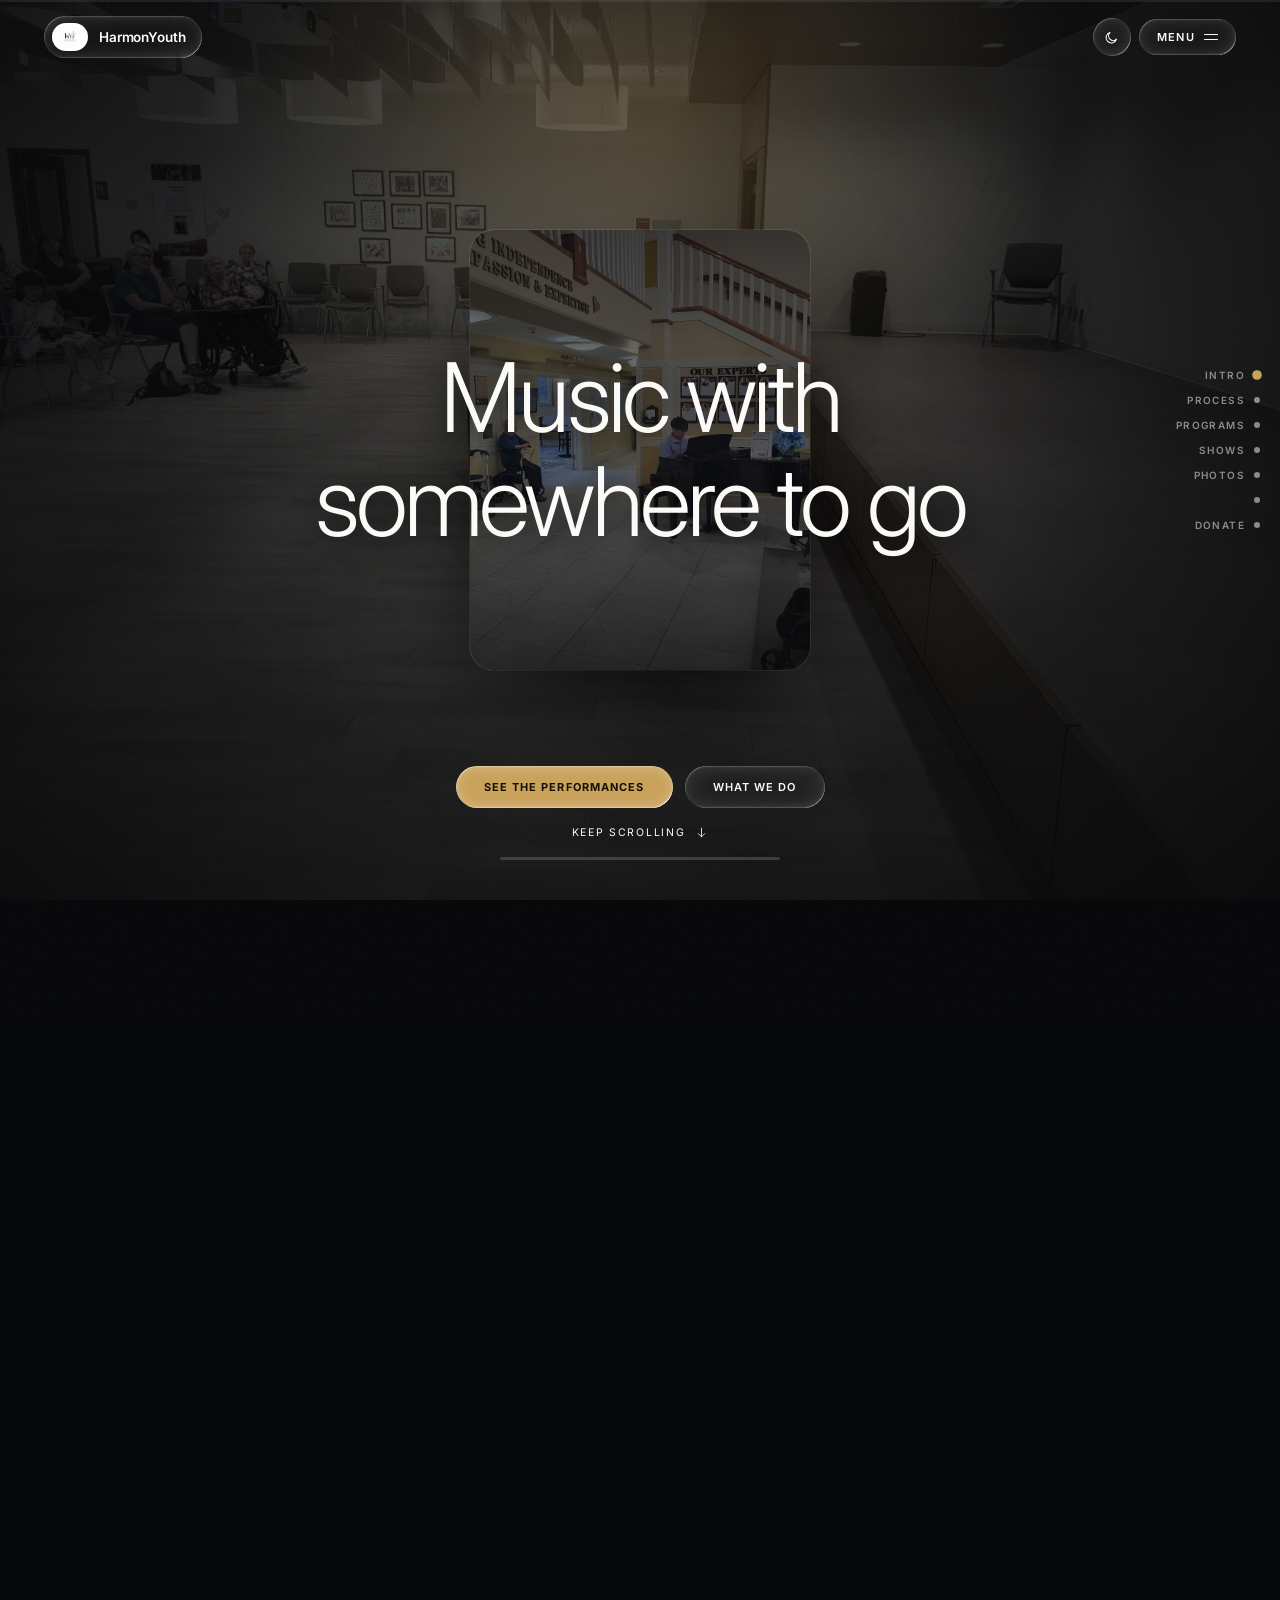
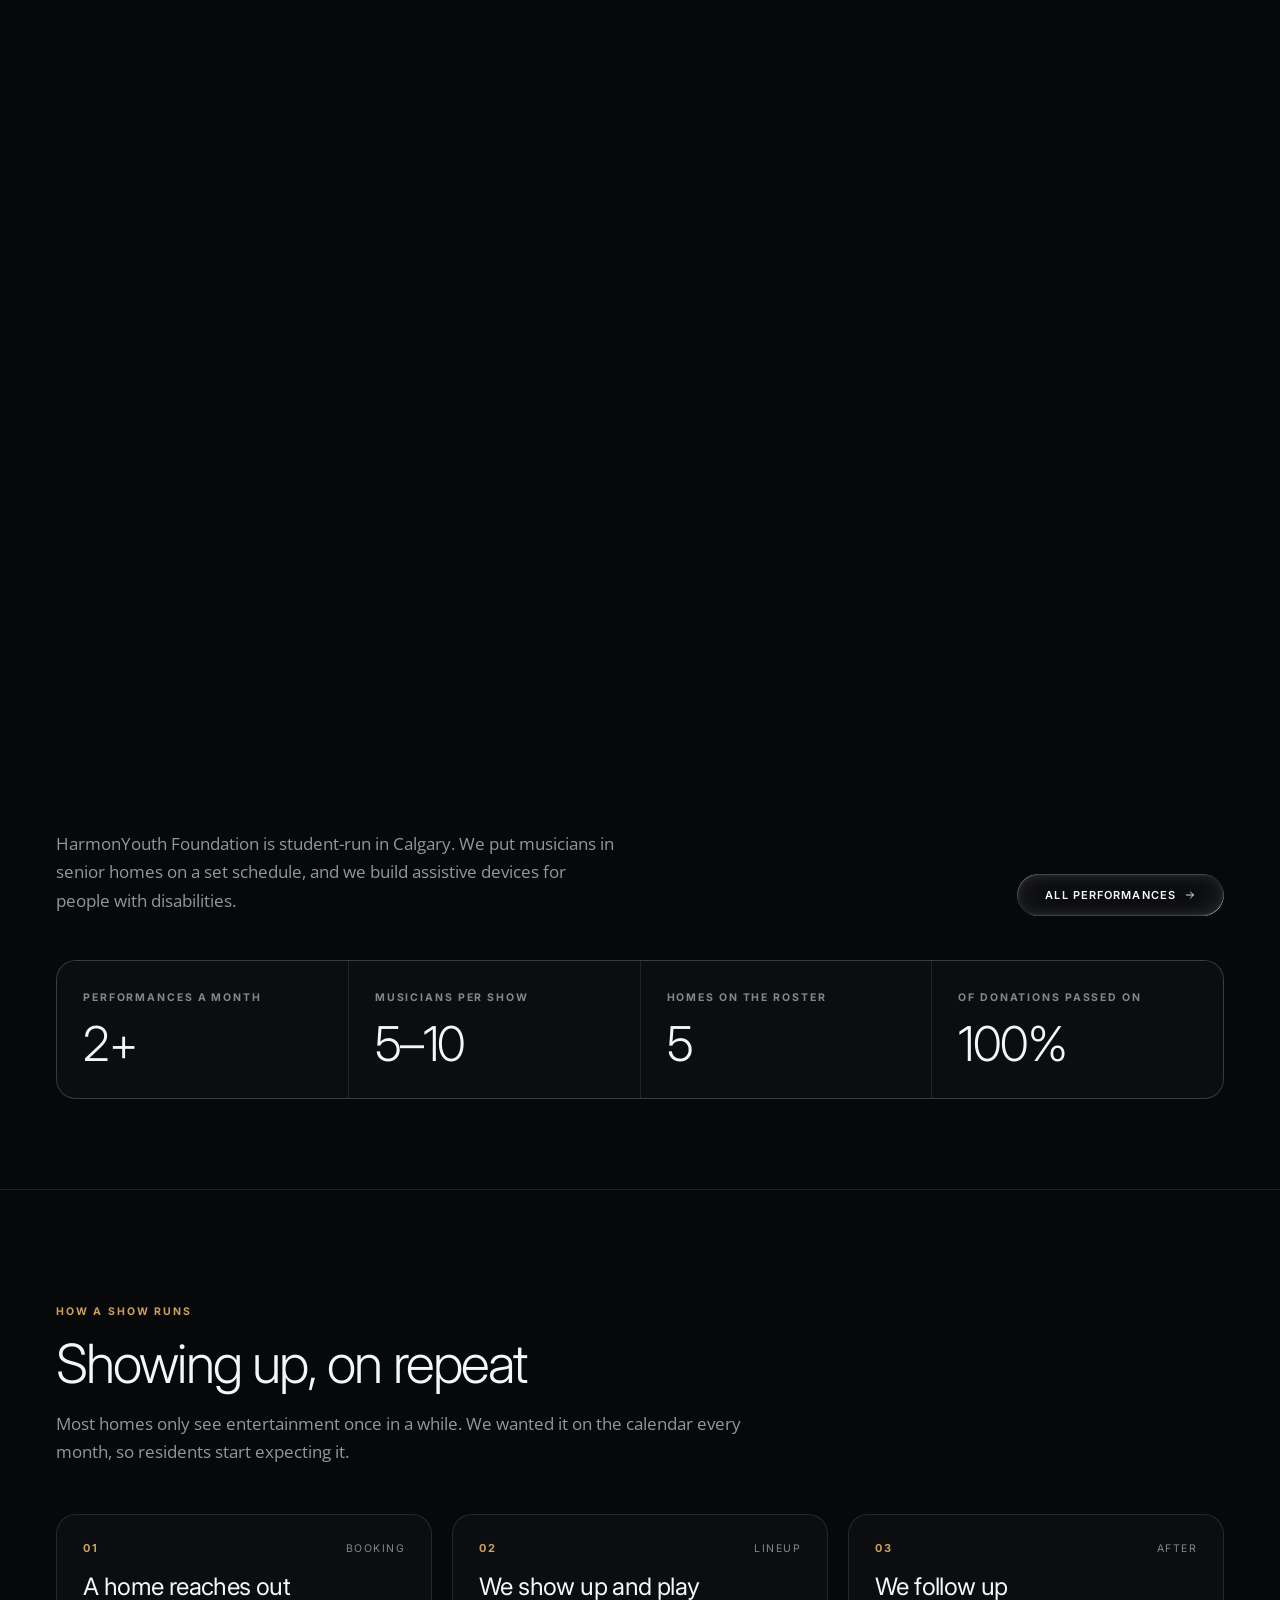
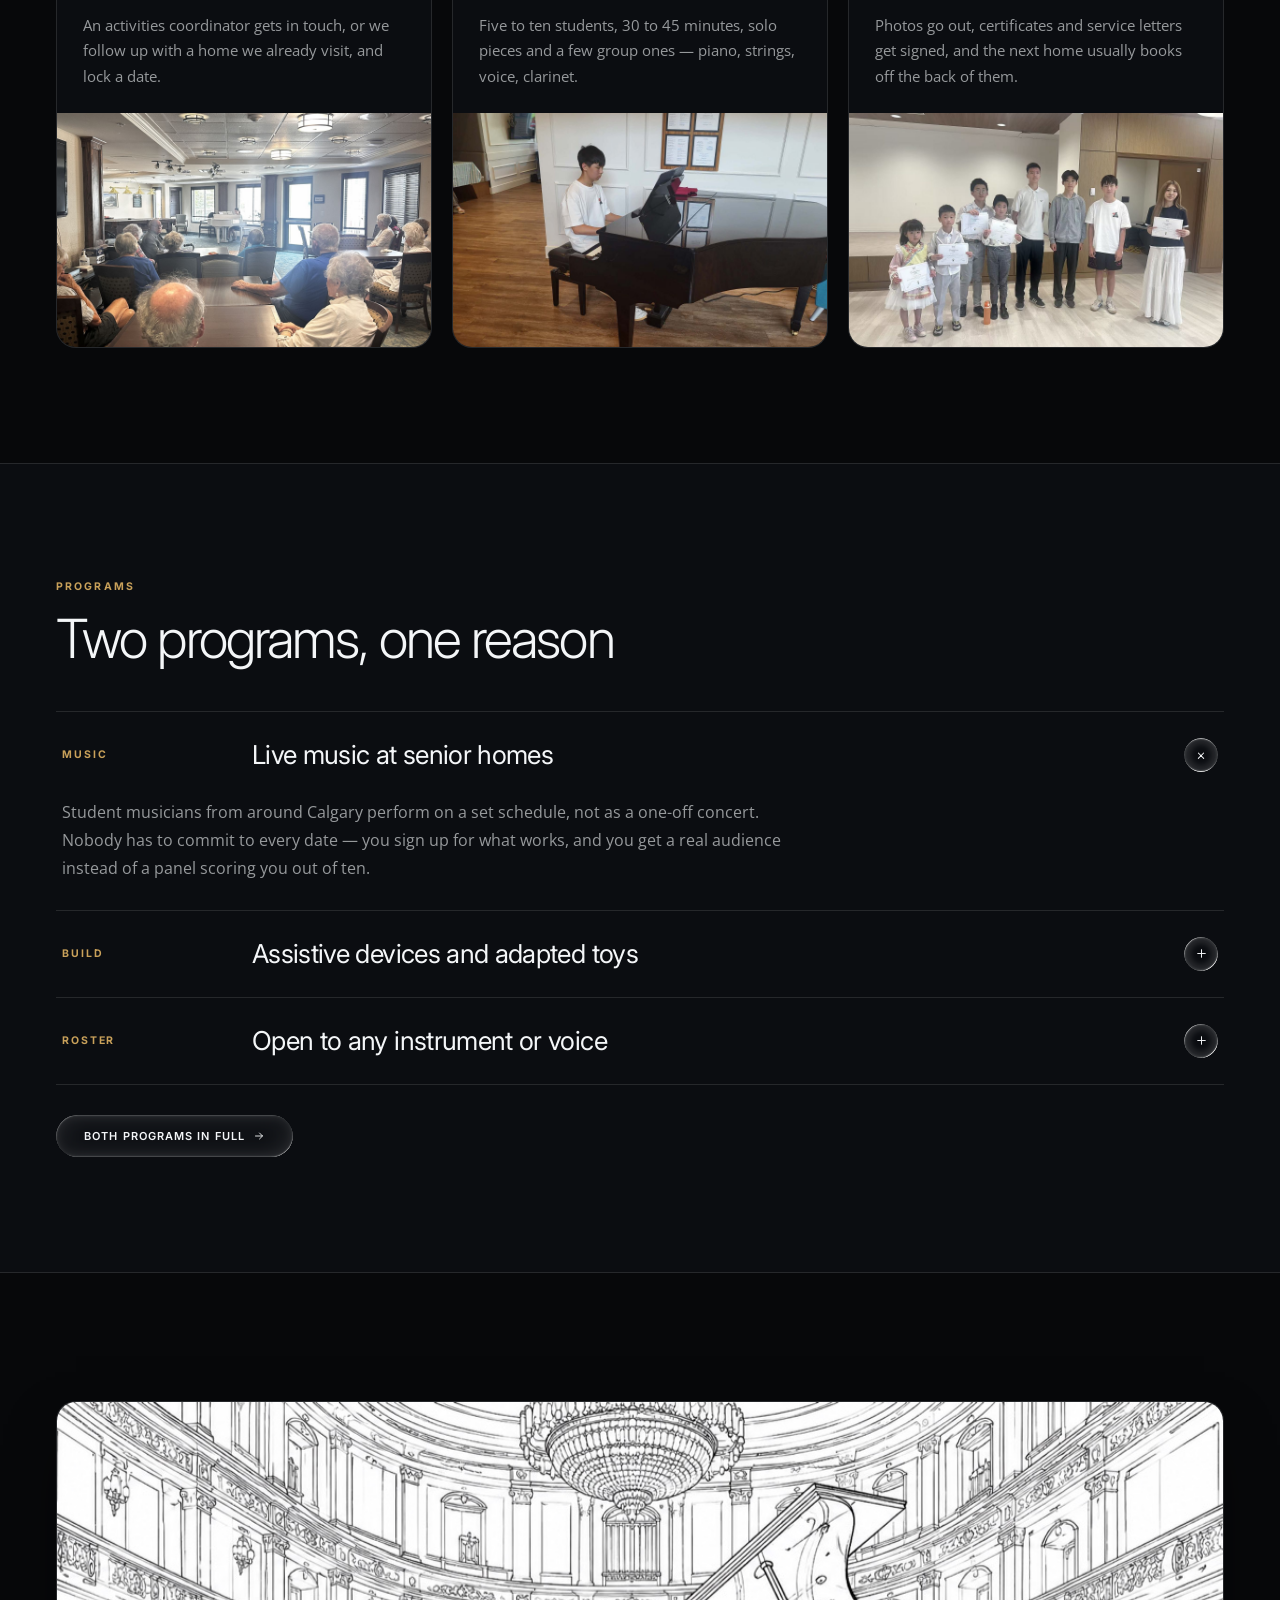
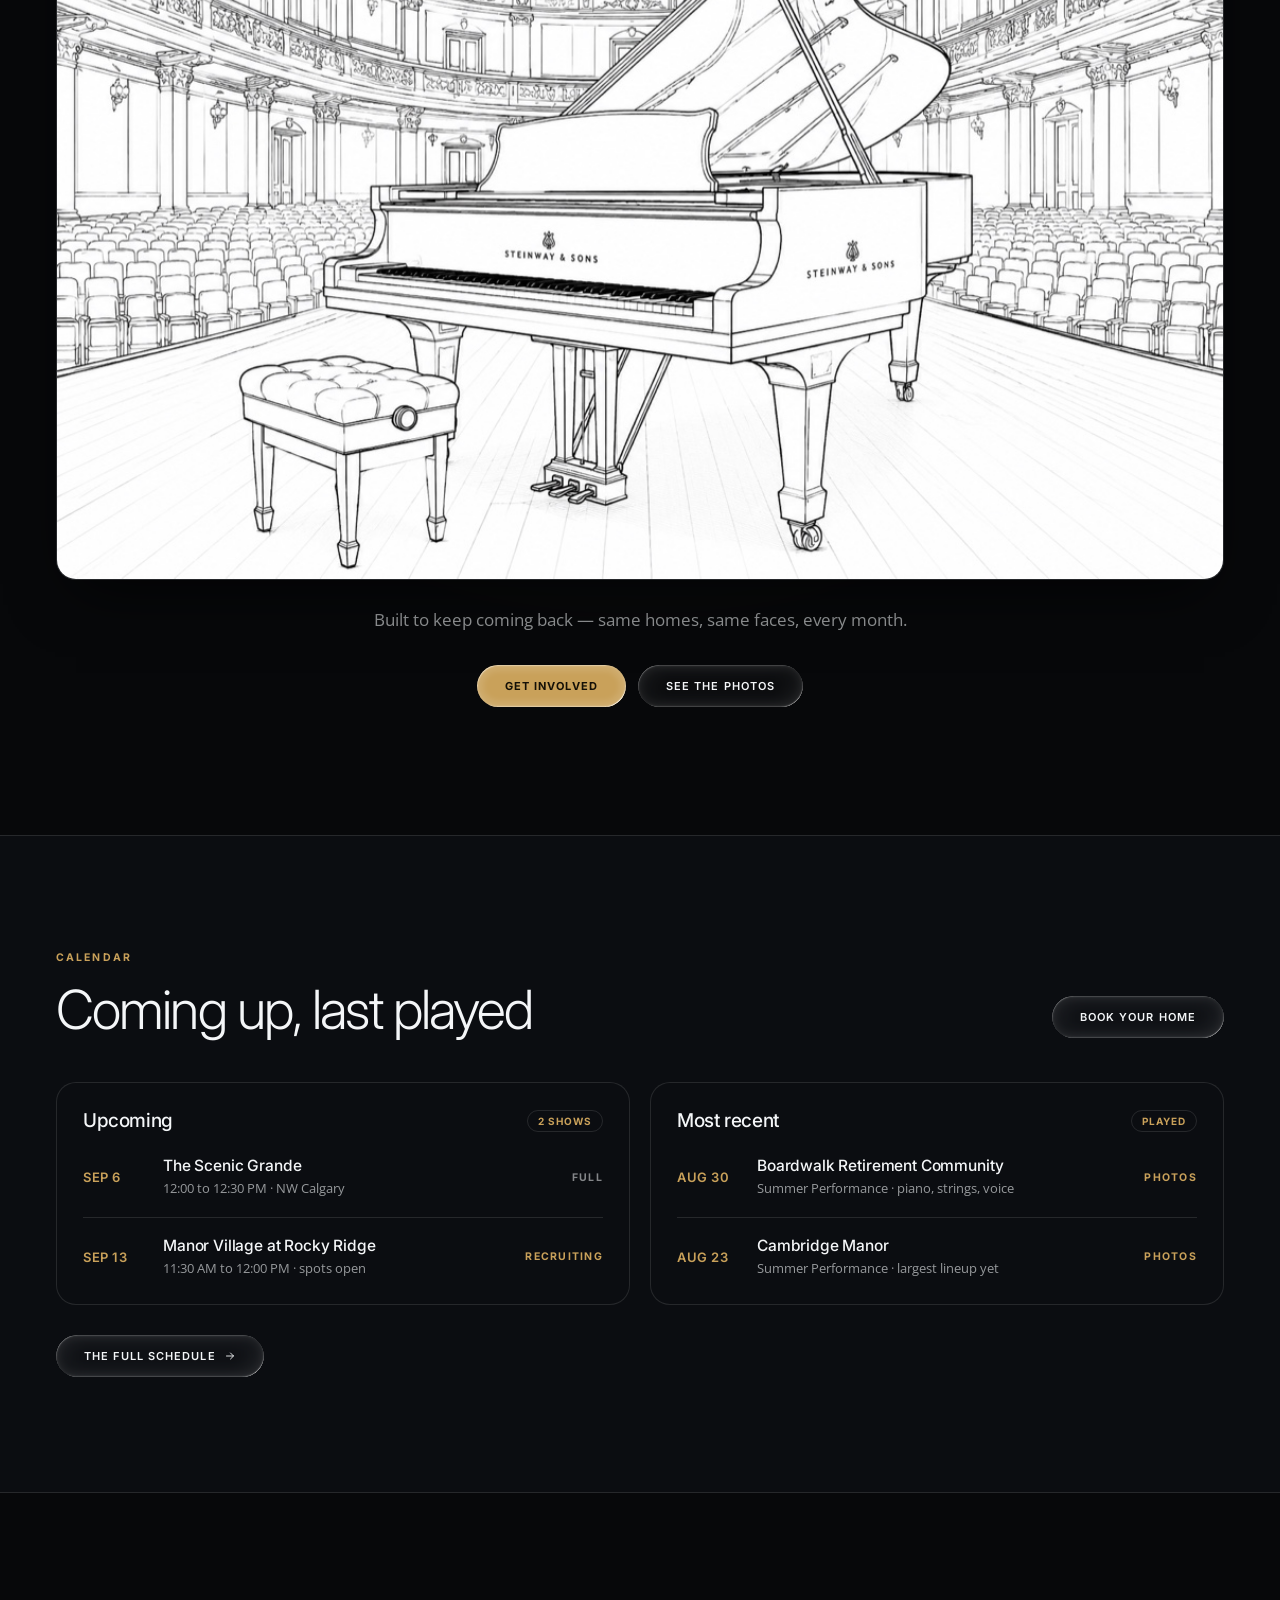
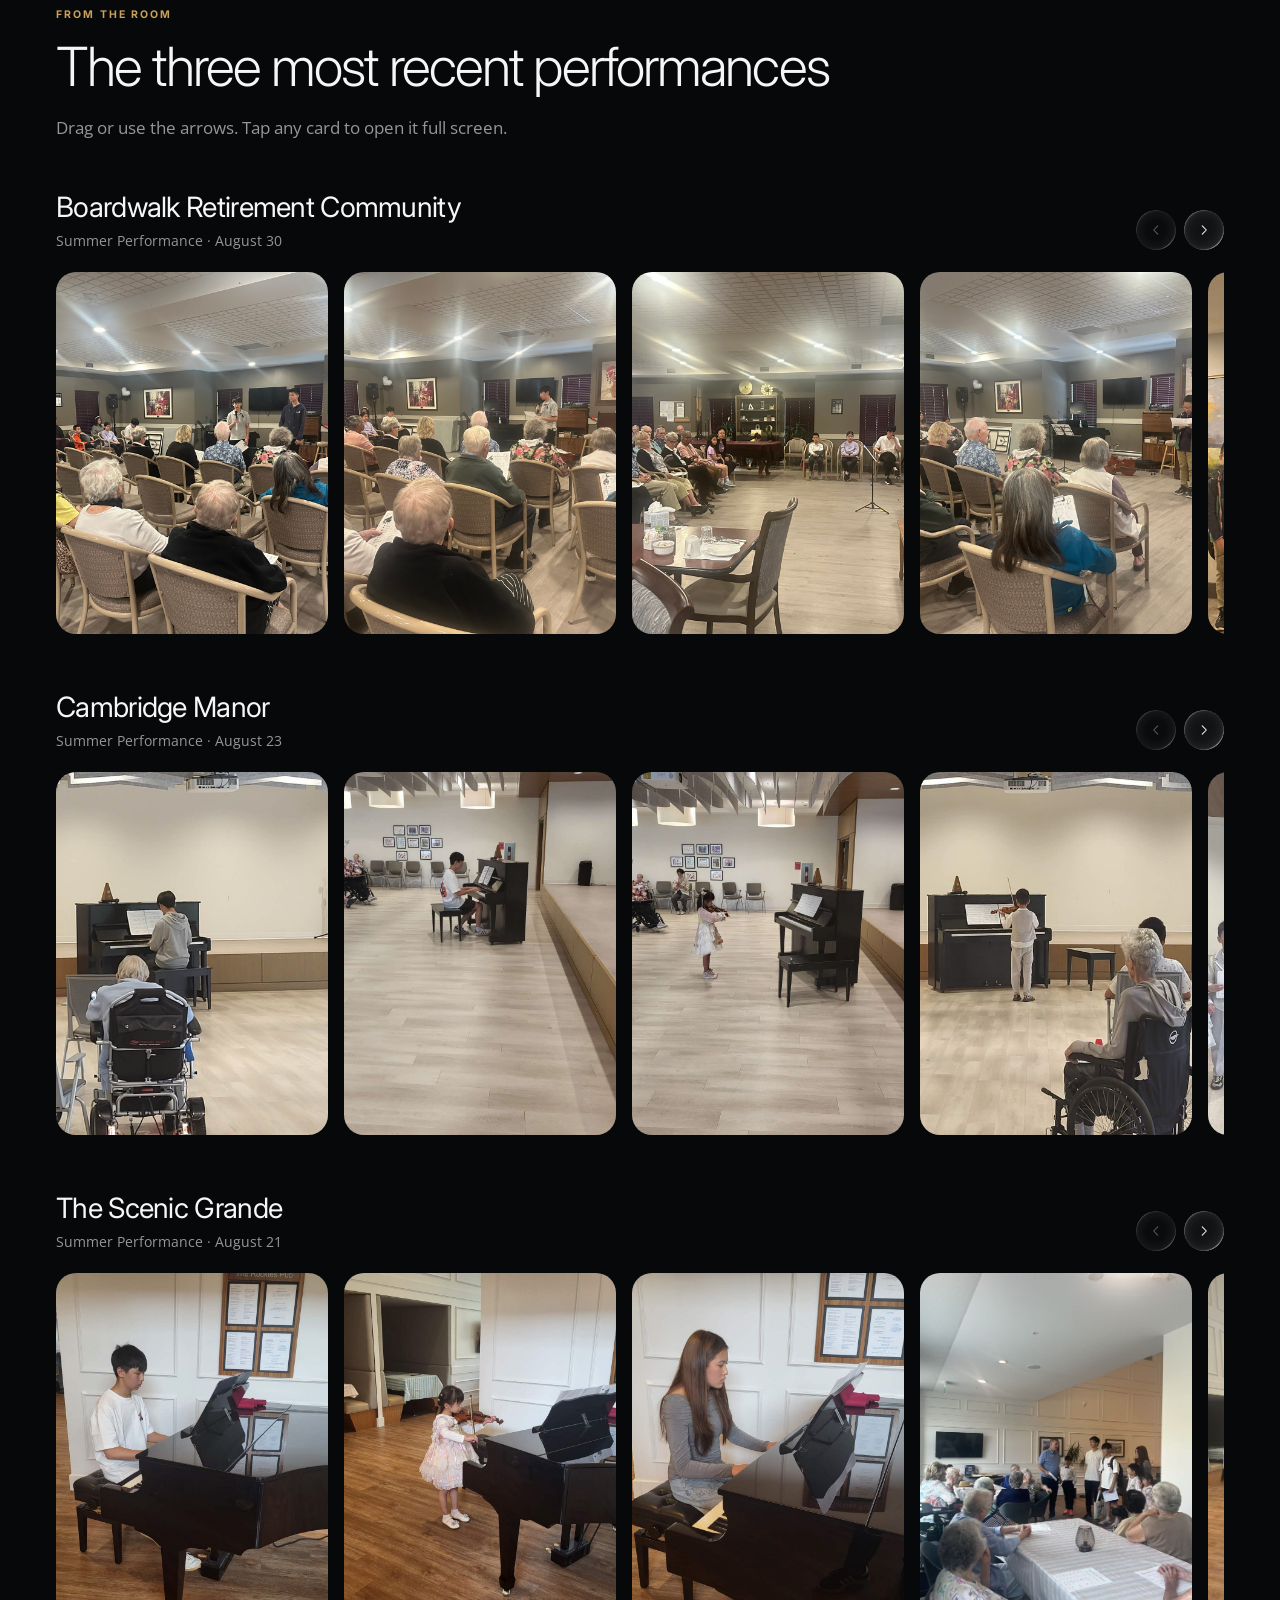
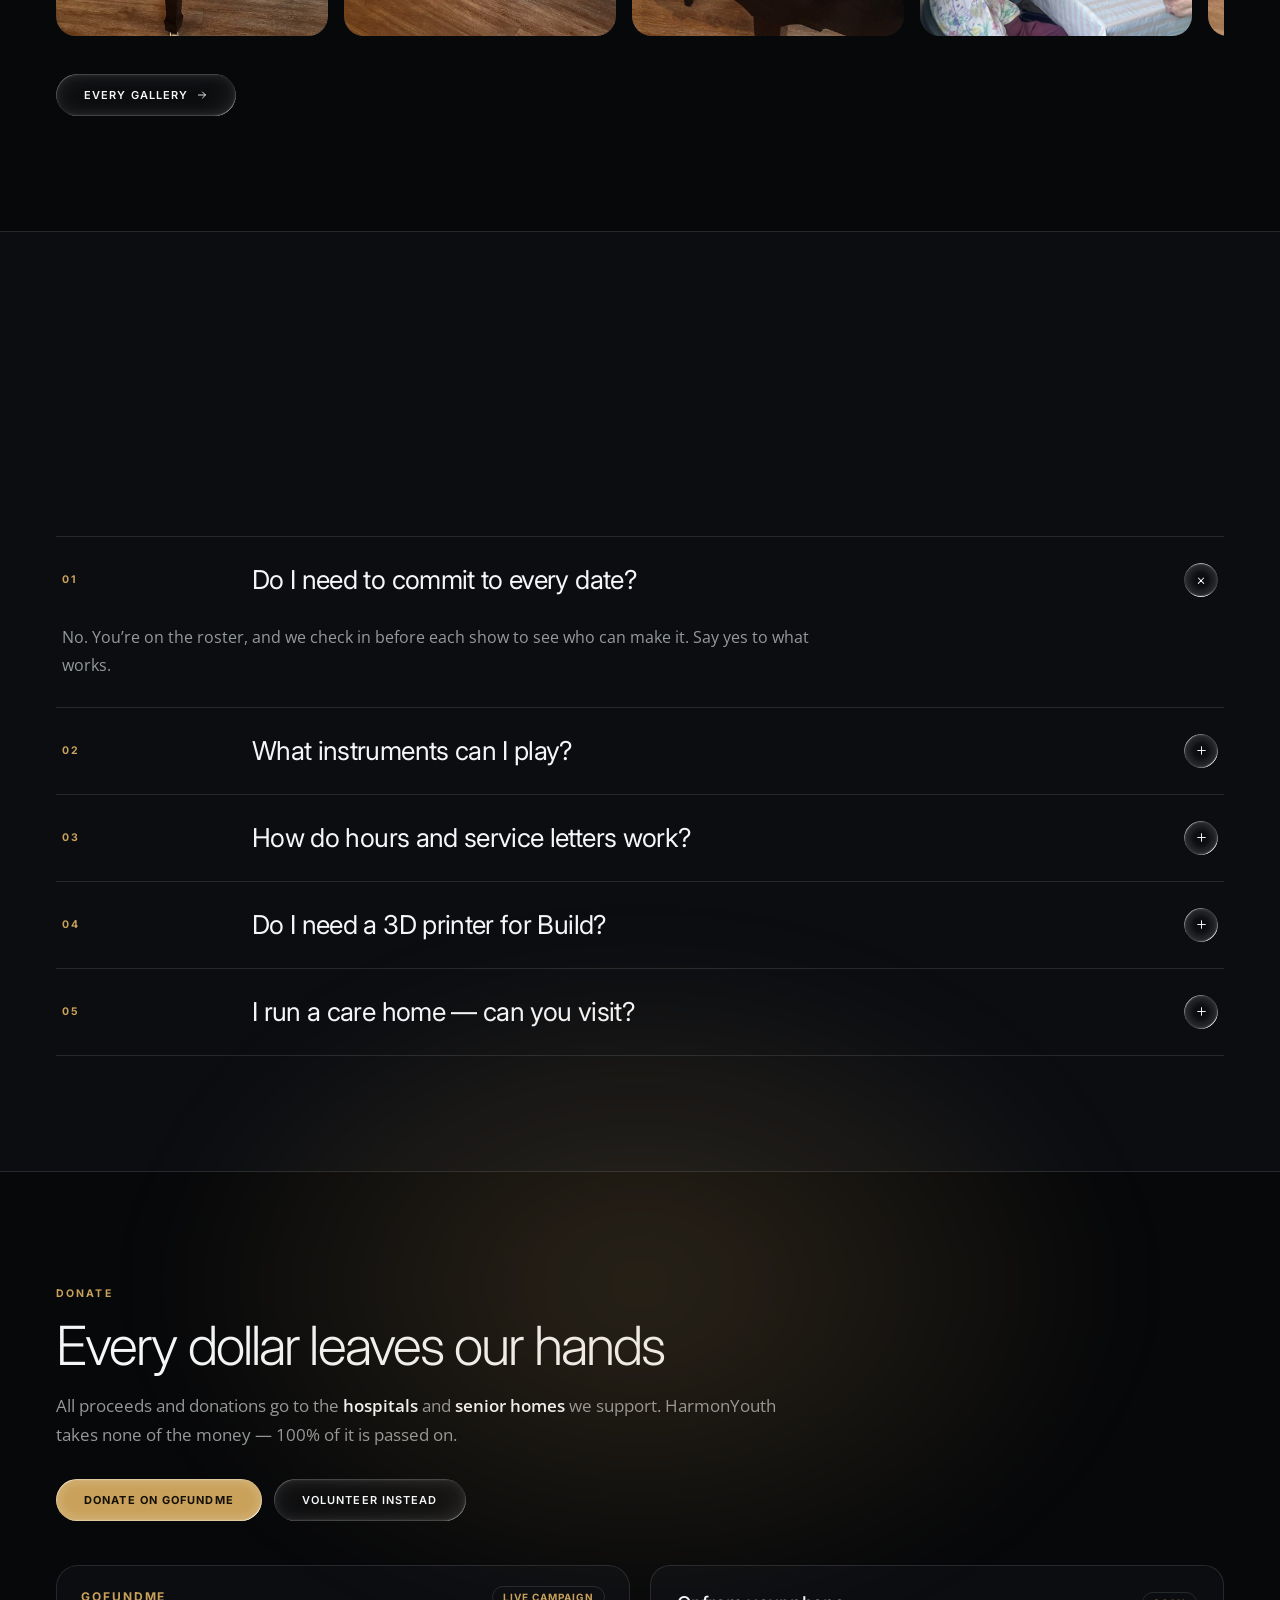
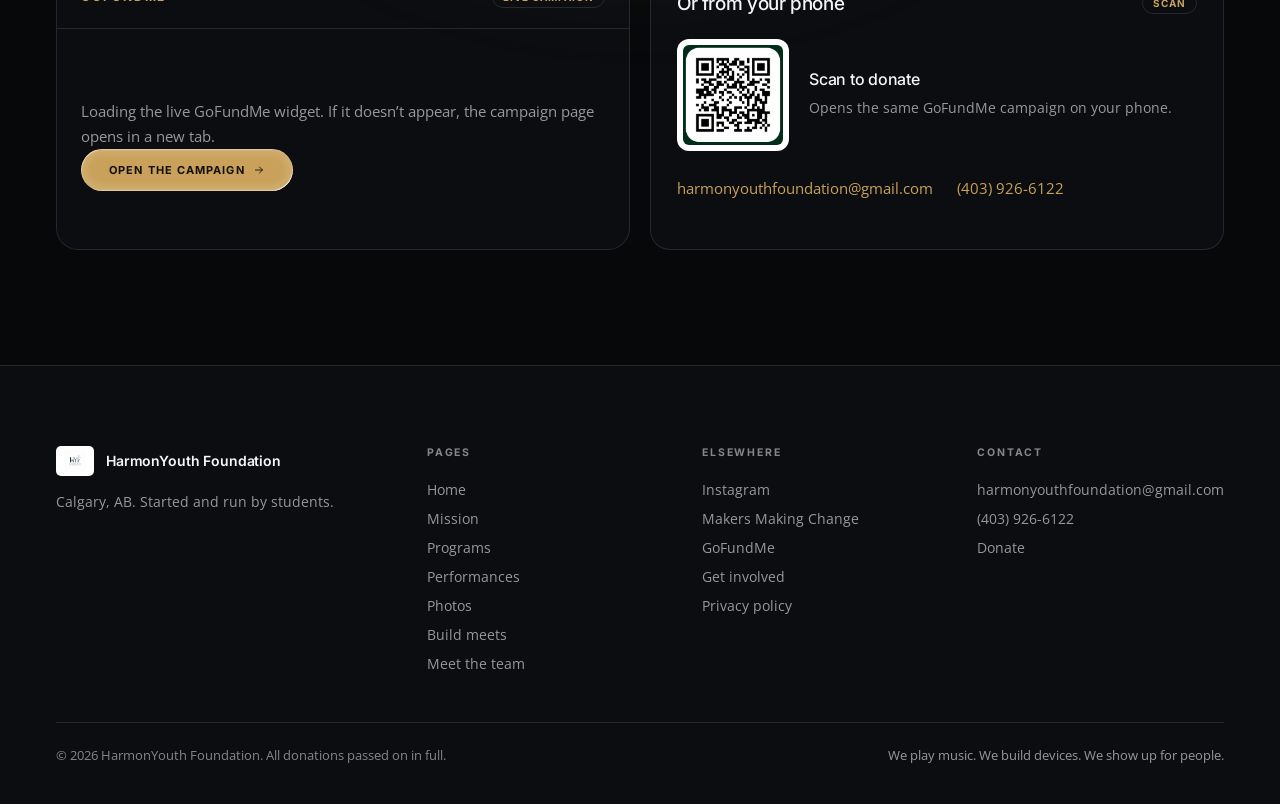
==== commit 7e9372da: "sweb comit" ====
--- a/index.html
+++ b/index.html
@@ -12,8 +12,8 @@
 <link rel="preconnect" href="https://fonts.googleapis.com">
 <link rel="preconnect" href="https://fonts.gstatic.com" crossorigin>
 <link href="https://fonts.googleapis.com/css2?family=Inter:wght@300;400;500;600;700&family=Open+Sans:wght@400;500;600&display=swap" rel="stylesheet">
-<link rel="stylesheet" href="styles.css?v=2">
-<script defer src="site.js?v=2"></script>
+<link rel="stylesheet" href="styles.css?v=3">
+<script defer src="site.js?v=3"></script>
 </head>
 <body data-page="index.html">
 <a class="skip" href="#main">Skip to content</a>
@@ -49,7 +49,7 @@
             <kbd>&crarr;</kbd>
           </form>
           <div data-search-result class="search-result"></div>
-          <div class="menu-links" role="none"><a href="index.html" data-navlink class="navlink" role="menuitem"><span class="nl-ico"><svg width="14" height="14" viewBox="0 0 24 24" fill="none"><path d="M4 11l8-6.5 8 6.5V20a1 1 0 0 1-1 1h-4v-6H9v6H5a1 1 0 0 1-1-1Z" stroke="currentColor" stroke-width="1.6" stroke-linejoin="round"/></svg></span><span class="nl-label">Home</span><i class="navline"></i></a><a href="mission.html" data-navlink class="navlink" role="menuitem"><span class="nl-ico"><svg width="14" height="14" viewBox="0 0 24 24" fill="none"><path d="M12 20.5S4.5 16 4.5 10.2A4.2 4.2 0 0 1 12 7.6a4.2 4.2 0 0 1 7.5 2.6c0 5.8-7.5 10.3-7.5 10.3Z" stroke="currentColor" stroke-width="1.6" stroke-linejoin="round"/></svg></span><span class="nl-label">Mission</span><i class="navline"></i></a><a href="programs.html" data-navlink class="navlink" role="menuitem"><span class="nl-ico"><svg width="14" height="14" viewBox="0 0 24 24" fill="none"><circle cx="7.5" cy="17.5" r="2.8" stroke="currentColor" stroke-width="1.6"/><circle cx="17" cy="15.5" r="2.8" stroke="currentColor" stroke-width="1.6"/><path d="M10.3 17.5V5l9.5-2v12.5" stroke="currentColor" stroke-width="1.6"/></svg></span><span class="nl-label">Programs</span><i class="navline"></i></a><a href="performances.html" data-navlink class="navlink spread" role="menuitem"><span class="nl-left"><span class="nl-ico"><svg width="14" height="14" viewBox="0 0 24 24" fill="none"><rect x="3.5" y="5" width="17" height="15.5" rx="2" stroke="currentColor" stroke-width="1.6"/><path d="M3.5 9.5h17M8.5 3v4M15.5 3v4" stroke="currentColor" stroke-width="1.6" stroke-linecap="round"/></svg></span><span class="nl-label">Performances</span></span><span class="nl-tag">5 NEXT</span><i class="navline"></i></a><a href="photos.html" data-navlink class="navlink" role="menuitem"><span class="nl-ico"><svg width="14" height="14" viewBox="0 0 24 24" fill="none"><rect x="3.5" y="5" width="17" height="14" rx="2" stroke="currentColor" stroke-width="1.6"/><path d="M6 16l4-4.5 3.5 3.5L16 12l2.5 3" stroke="currentColor" stroke-width="1.6" stroke-linejoin="round"/><circle cx="15" cy="9" r="1.3" fill="currentColor"/></svg></span><span class="nl-label">Photos</span><i class="navline"></i></a><a href="build-meets.html" data-navlink class="navlink" role="menuitem"><span class="nl-ico"><svg width="14" height="14" viewBox="0 0 24 24" fill="none"><path d="M14.7 6.3a3.9 3.9 0 0 0 5 5L15 16l-3.5 3.5a2 2 0 0 1-2.8-2.8L12 13 7.6 8.6a3.9 3.9 0 0 1-1.3-4.4l3 3 2-2-3-3a3.9 3.9 0 0 1 4.4 1.3Z" stroke="currentColor" stroke-width="1.5" stroke-linejoin="round"/></svg></span><span class="nl-label">Build meets</span><i class="navline"></i></a><a href="team.html" data-navlink class="navlink" role="menuitem"><span class="nl-ico"><svg width="14" height="14" viewBox="0 0 24 24" fill="none"><circle cx="9" cy="8.5" r="3" stroke="currentColor" stroke-width="1.6"/><path d="M3.5 19.5c0-3 2.4-5 5.5-5s5.5 2 5.5 5" stroke="currentColor" stroke-width="1.6" stroke-linecap="round"/><path d="M16 6.2a3 3 0 0 1 0 5.6M17.5 19.5c0-2.2-.8-3.9-2.2-5" stroke="currentColor" stroke-width="1.6" stroke-linecap="round"/></svg></span><span class="nl-label">Meet the team</span><i class="navline"></i></a><a href="get-involved.html" data-navlink class="navlink" role="menuitem"><span class="nl-ico"><svg width="14" height="14" viewBox="0 0 24 24" fill="none"><circle cx="9" cy="8" r="3.2" stroke="currentColor" stroke-width="1.6"/><path d="M3.5 20c0-3.3 2.5-5.5 5.5-5.5s5.5 2.2 5.5 5.5M17 6.5v6M14 9.5h6" stroke="currentColor" stroke-width="1.6" stroke-linecap="round"/></svg></span><span class="nl-label">Get involved</span><i class="navline"></i></a><a href="donate.html" data-navlink class="navlink" role="menuitem"><span class="nl-ico"><svg width="14" height="14" viewBox="0 0 24 24" fill="none"><path d="M12 20.5S4 15.5 4 10.5C4 7.5 6 6 8 6c1.6 0 3 1 4 2.4C13 7 14.4 6 16 6c2 0 4 1.5 4 4.5 0 5-8 10-8 10Z" stroke="currentColor" stroke-width="1.6" stroke-linejoin="round"/></svg></span><span class="nl-label">Donate</span><i class="navline"></i></a></div>
+          <div class="menu-links" role="none"><a href="index.html" data-navlink class="navlink" role="menuitem"><span class="nl-ico"><svg width="14" height="14" viewBox="0 0 24 24" fill="none"><path d="M4 11l8-6.5 8 6.5V20a1 1 0 0 1-1 1h-4v-6H9v6H5a1 1 0 0 1-1-1Z" stroke="currentColor" stroke-width="1.6" stroke-linejoin="round"/></svg></span><span class="nl-label">Home</span><i class="navline"></i></a><a href="mission.html" data-navlink class="navlink" role="menuitem"><span class="nl-ico"><svg width="14" height="14" viewBox="0 0 24 24" fill="none"><path d="M12 20.5S4.5 16 4.5 10.2A4.2 4.2 0 0 1 12 7.6a4.2 4.2 0 0 1 7.5 2.6c0 5.8-7.5 10.3-7.5 10.3Z" stroke="currentColor" stroke-width="1.6" stroke-linejoin="round"/></svg></span><span class="nl-label">Mission</span><i class="navline"></i></a><a href="programs.html" data-navlink class="navlink" role="menuitem"><span class="nl-ico"><svg width="14" height="14" viewBox="0 0 24 24" fill="none"><circle cx="7.5" cy="17.5" r="2.8" stroke="currentColor" stroke-width="1.6"/><circle cx="17" cy="15.5" r="2.8" stroke="currentColor" stroke-width="1.6"/><path d="M10.3 17.5V5l9.5-2v12.5" stroke="currentColor" stroke-width="1.6"/></svg></span><span class="nl-label">Programs</span><i class="navline"></i></a><a href="performances.html" data-navlink class="navlink spread" role="menuitem"><span class="nl-left"><span class="nl-ico"><svg width="14" height="14" viewBox="0 0 24 24" fill="none"><rect x="3.5" y="5" width="17" height="15.5" rx="2" stroke="currentColor" stroke-width="1.6"/><path d="M3.5 9.5h17M8.5 3v4M15.5 3v4" stroke="currentColor" stroke-width="1.6" stroke-linecap="round"/></svg></span><span class="nl-label">Performances</span></span><span class="nl-tag">7 NEXT</span><i class="navline"></i></a><a href="photos.html" data-navlink class="navlink" role="menuitem"><span class="nl-ico"><svg width="14" height="14" viewBox="0 0 24 24" fill="none"><rect x="3.5" y="5" width="17" height="14" rx="2" stroke="currentColor" stroke-width="1.6"/><path d="M6 16l4-4.5 3.5 3.5L16 12l2.5 3" stroke="currentColor" stroke-width="1.6" stroke-linejoin="round"/><circle cx="15" cy="9" r="1.3" fill="currentColor"/></svg></span><span class="nl-label">Photos</span><i class="navline"></i></a><a href="build-meets.html" data-navlink class="navlink" role="menuitem"><span class="nl-ico"><svg width="14" height="14" viewBox="0 0 24 24" fill="none"><path d="M14.7 6.3a3.9 3.9 0 0 0 5 5L15 16l-3.5 3.5a2 2 0 0 1-2.8-2.8L12 13 7.6 8.6a3.9 3.9 0 0 1-1.3-4.4l3 3 2-2-3-3a3.9 3.9 0 0 1 4.4 1.3Z" stroke="currentColor" stroke-width="1.5" stroke-linejoin="round"/></svg></span><span class="nl-label">Build meets</span><i class="navline"></i></a><a href="team.html" data-navlink class="navlink" role="menuitem"><span class="nl-ico"><svg width="14" height="14" viewBox="0 0 24 24" fill="none"><circle cx="9" cy="8.5" r="3" stroke="currentColor" stroke-width="1.6"/><path d="M3.5 19.5c0-3 2.4-5 5.5-5s5.5 2 5.5 5" stroke="currentColor" stroke-width="1.6" stroke-linecap="round"/><path d="M16 6.2a3 3 0 0 1 0 5.6M17.5 19.5c0-2.2-.8-3.9-2.2-5" stroke="currentColor" stroke-width="1.6" stroke-linecap="round"/></svg></span><span class="nl-label">Meet the team</span><i class="navline"></i></a><a href="get-involved.html" data-navlink class="navlink" role="menuitem"><span class="nl-ico"><svg width="14" height="14" viewBox="0 0 24 24" fill="none"><circle cx="9" cy="8" r="3.2" stroke="currentColor" stroke-width="1.6"/><path d="M3.5 20c0-3.3 2.5-5.5 5.5-5.5s5.5 2.2 5.5 5.5M17 6.5v6M14 9.5h6" stroke="currentColor" stroke-width="1.6" stroke-linecap="round"/></svg></span><span class="nl-label">Get involved</span><i class="navline"></i></a><a href="donate.html" data-navlink class="navlink" role="menuitem"><span class="nl-ico"><svg width="14" height="14" viewBox="0 0 24 24" fill="none"><path d="M12 20.5S4 15.5 4 10.5C4 7.5 6 6 8 6c1.6 0 3 1 4 2.4C13 7 14.4 6 16 6c2 0 4 1.5 4 4.5 0 5-8 10-8 10Z" stroke="currentColor" stroke-width="1.6" stroke-linejoin="round"/></svg></span><span class="nl-label">Donate</span><i class="navline"></i></a></div>
           <div class="menu-rule"></div>
           <div class="menu-notes">
             <div class="menu-note">
--- a/styles.css
+++ b/styles.css
@@ -319,7 +319,7 @@
 .cal-legend{margin-top:16px;display:flex;flex-wrap:wrap;gap:6px 18px;font-size:12px;color:var(--muted)}
 .cal-legend b{font-family:'Inter',sans-serif;color:var(--accent);font-weight:700;margin-right:4px}
 .cal-legend-note{flex-basis:100%;color:var(--faint)}
-.cal-tip{position:fixed;z-index:90;pointer-events:none;display:flex;flex-direction:column;gap:2px;padding:10px 13px;border-radius:12px;
+.cal-tip{position:fixed;z-index:90;pointer-events:none;display:flex;flex-direction:column;gap:2px;padding:10px 13px;border-radius:12px;max-width:min(280px,calc(100vw - 24px));
   background:var(--shade);backdrop-filter:blur(20px);-webkit-backdrop-filter:blur(20px);box-shadow:var(--glass),var(--pop);font-size:12.5px;color:var(--muted)}
 .cal-tip strong{font-family:'Inter',sans-serif;font-size:13px;color:var(--text);font-weight:600}
 .cal-tip-status{color:var(--accent);font-family:'Inter',sans-serif;font-size:10.5px;letter-spacing:.12em;text-transform:uppercase;font-weight:700}
@@ -385,9 +385,28 @@
 .prose{max-width:820px}
 .prose h3{margin:0;font-size:clamp(19px,2.2vw,24px);font-weight:400;letter-spacing:-.025em}
 .prose p{margin:14px 0 0;font-size:16px;line-height:1.78;color:var(--muted)}
+.prose{min-width:0}
+.prose h4{margin:28px 0 0;font-family:'Inter',sans-serif;font-size:12.5px;font-weight:700;letter-spacing:.06em;color:var(--text)}
+.prose h4+p,.prose h4+ul,.prose h4+ol,.prose h4+.tbl{margin-top:10px}
+.prose ul,.prose ol{margin:14px 0 0;padding-left:22px;font-size:16px;line-height:1.78;color:var(--muted)}
+.prose li{margin-top:7px}
+.prose li::marker{color:var(--accent)}
+.prose strong{color:var(--text);font-weight:600}
+.prose .tbl{margin-top:18px;overflow-x:auto;border:1px solid var(--line);border-radius:14px;background:var(--panel);-webkit-overflow-scrolling:touch}
+.prose table{border-collapse:collapse;width:100%;min-width:540px;font-size:14.5px}
+.prose thead th{text-align:left;padding:13px 16px;border-bottom:1px solid var(--line);font-family:'Inter',sans-serif;font-size:10.5px;font-weight:700;letter-spacing:.14em;text-transform:uppercase;color:var(--faint);white-space:nowrap;background:var(--panel2)}
+.prose tbody td{padding:13px 16px;border-bottom:1px solid var(--line);vertical-align:top;line-height:1.65;color:var(--muted)}
+.prose tbody td:first-child{color:var(--text)}
+.prose tbody tr:last-child td{border-bottom:none}
 .numbered{margin-top:44px;display:grid;gap:1px;background:var(--line);border:1px solid var(--line);border-radius:20px;overflow:hidden}
 .numbered .row{background:var(--bg2);padding:30px clamp(22px,3vw,34px);display:grid;grid-template-columns:56px 1fr;gap:22px;align-items:start}
 .numbered .no{font-family:'Inter',sans-serif;font-size:11px;font-weight:700;letter-spacing:.18em;color:var(--accent);padding-top:5px}
+@media(max-width:620px){
+  .numbered .row{grid-template-columns:1fr;gap:10px;padding:26px 20px}
+  .numbered .no{padding-top:0}
+  .prose table{min-width:440px;font-size:14px}
+  .prose thead th,.prose tbody td{padding:11px 13px}
+}
 .timeline{margin-top:44px;display:grid;grid-template-columns:repeat(auto-fit,minmax(200px,1fr));gap:20px}
 .tl{border-top:2px solid var(--accent);padding-top:20px}
 .tl .t{font-family:'Inter',sans-serif;font-size:11px;font-weight:700;letter-spacing:.16em;color:var(--accent)}
@@ -440,6 +459,18 @@
 .fields textarea{min-height:118px;resize:vertical}
 .fields .hint{margin-top:8px;font-size:12.5px;color:var(--faint)}
 .fs-error{display:block;margin-top:8px;font-size:12.5px;color:#E0796B;min-height:1px}
+
+/* --- age gate + CASL consent controls (added Sept 2026, legal audit) --- */
+.fields .lbl{display:block;font-family:'Inter',sans-serif;font-size:11px;font-weight:700;letter-spacing:.12em;text-transform:uppercase;color:var(--faint);margin-bottom:9px}
+.choice-row{display:flex;gap:10px;flex-wrap:wrap}
+.fields label.choice,.fields label.consent{margin:0;padding:13px 16px;border:1px solid var(--line);border-radius:12px;background:var(--panel);cursor:pointer;
+  font-family:'Open Sans',sans-serif;font-weight:400;letter-spacing:0;text-transform:none;color:var(--text);transition:border-color .25s ease,background .25s ease}
+.fields label.choice{display:inline-flex;align-items:center;gap:9px;font-size:14.5px}
+.fields label.consent{display:flex;align-items:flex-start;gap:11px;font-size:14px;line-height:1.6;color:var(--muted)}
+.fields label.choice input,.fields label.consent input{width:17px;height:17px;flex:0 0 auto;padding:0;border:0;border-radius:0;background:none;accent-color:var(--accent)}
+.fields label.consent input{margin-top:2px}
+.fields label.choice:focus-within,.fields label.consent:focus-within{border-color:var(--accent)}
+.fields label.choice:has(input:checked),.fields label.consent:has(input:checked){border-color:var(--accent);background:var(--panel2)}
 .form-body .btn{margin-top:26px}
 .fs-success-screen{position:absolute;inset:clamp(26px,4vw,40px);display:flex;flex-direction:column;justify-content:center;gap:14px;
   border-radius:20px;background:var(--panel2);border:1px solid var(--accent);padding:clamp(26px,4vw,40px)}
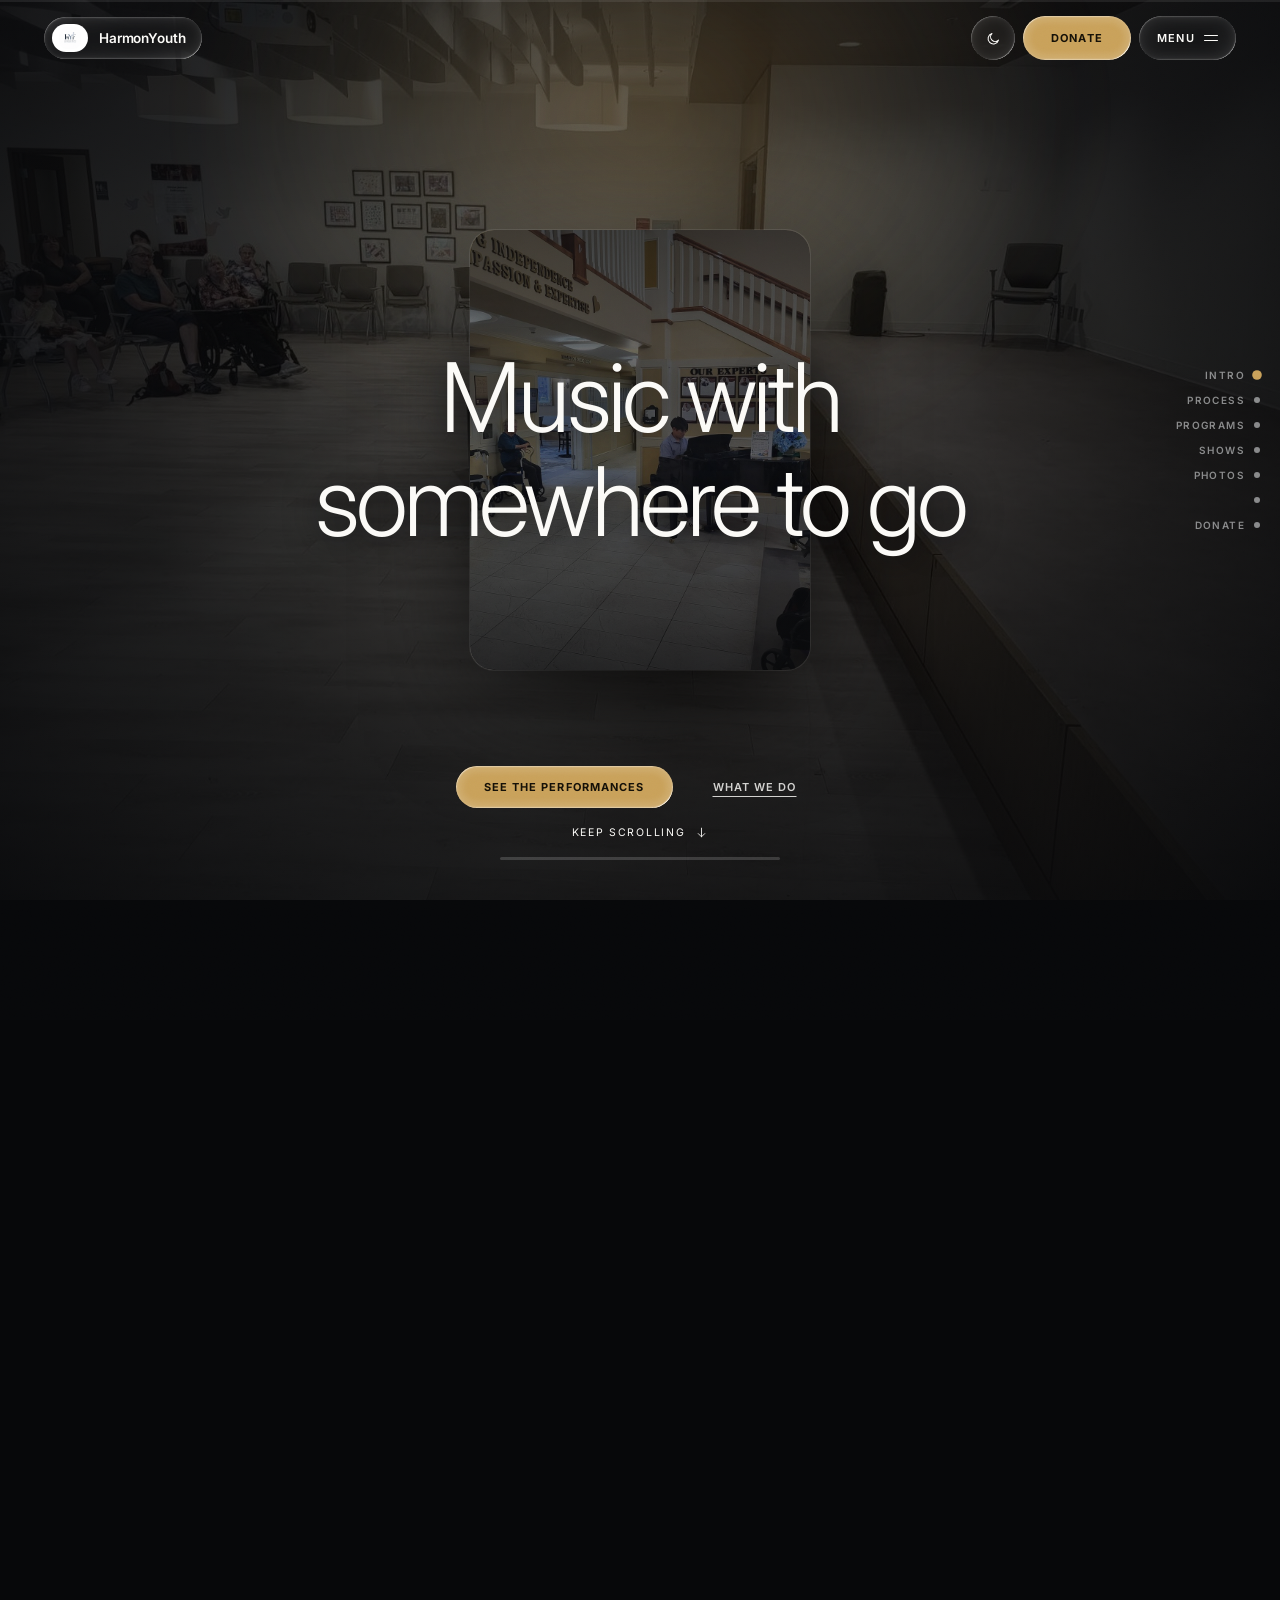
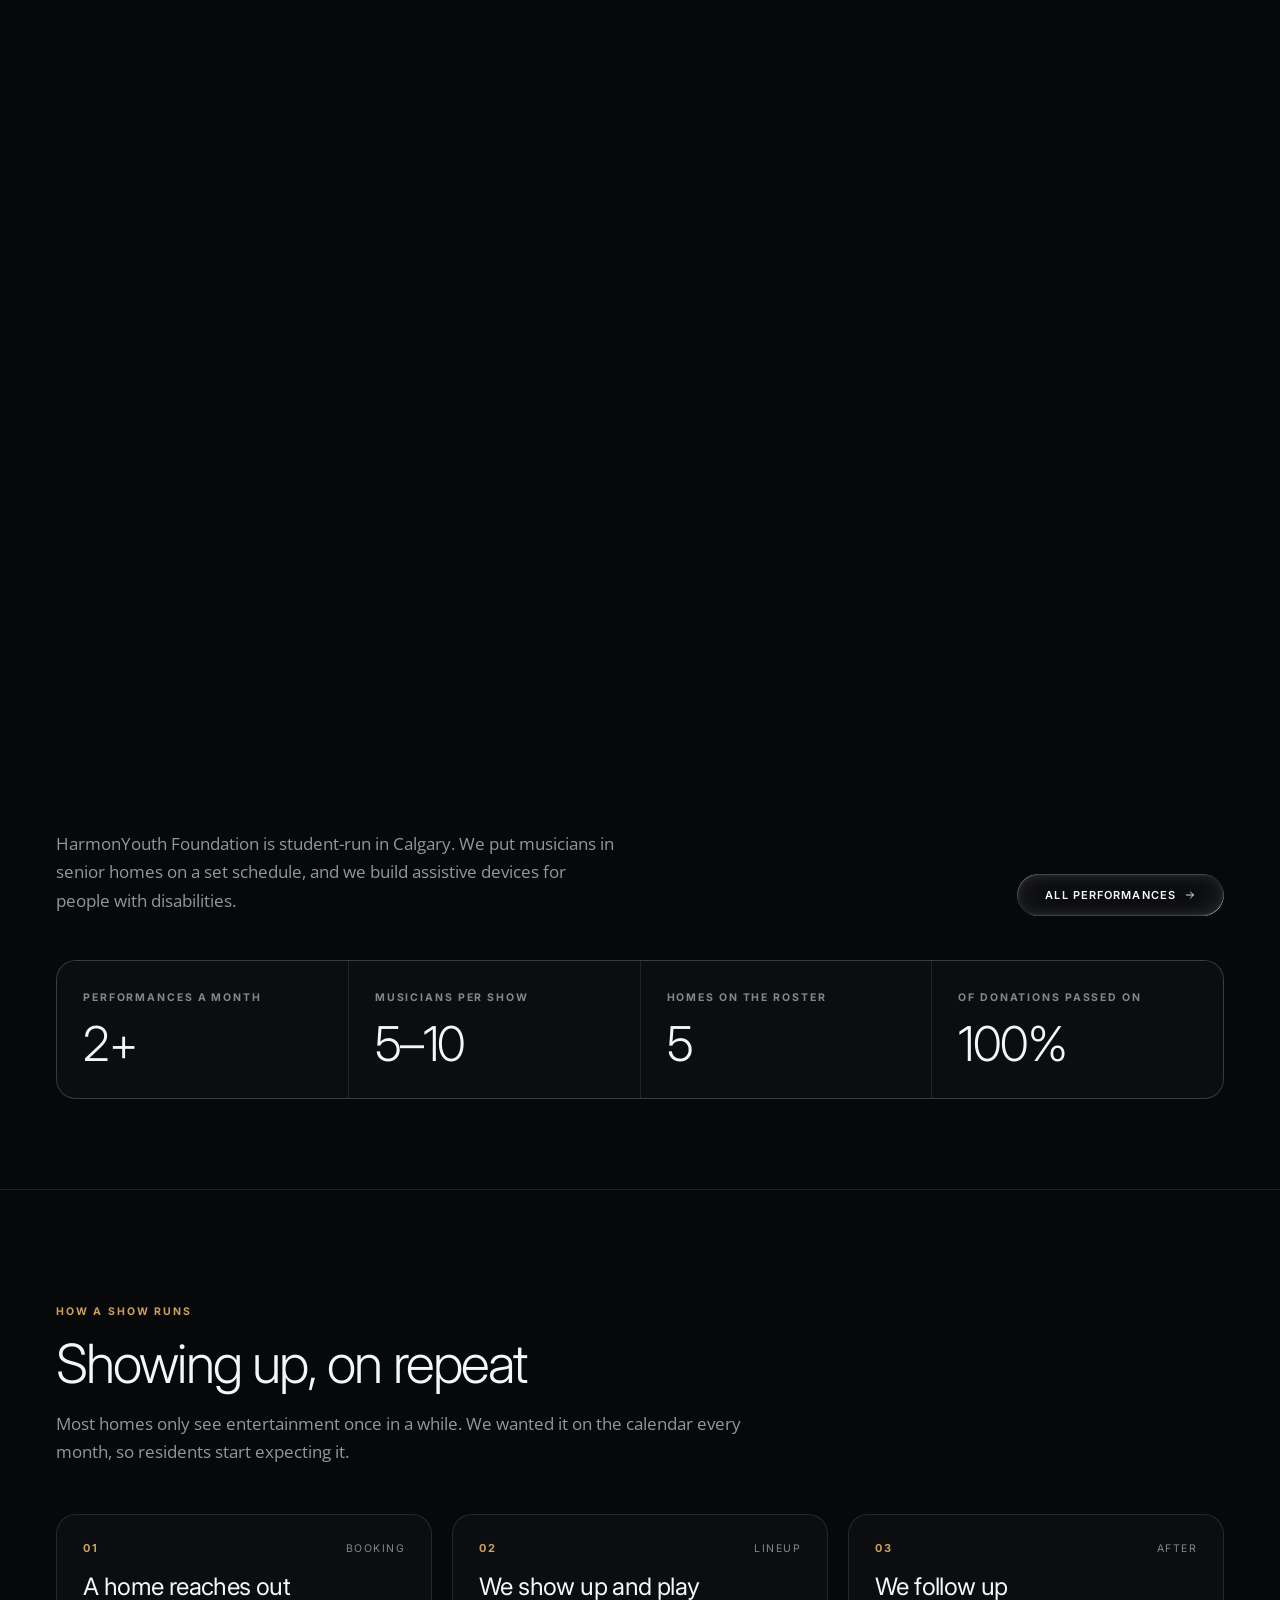
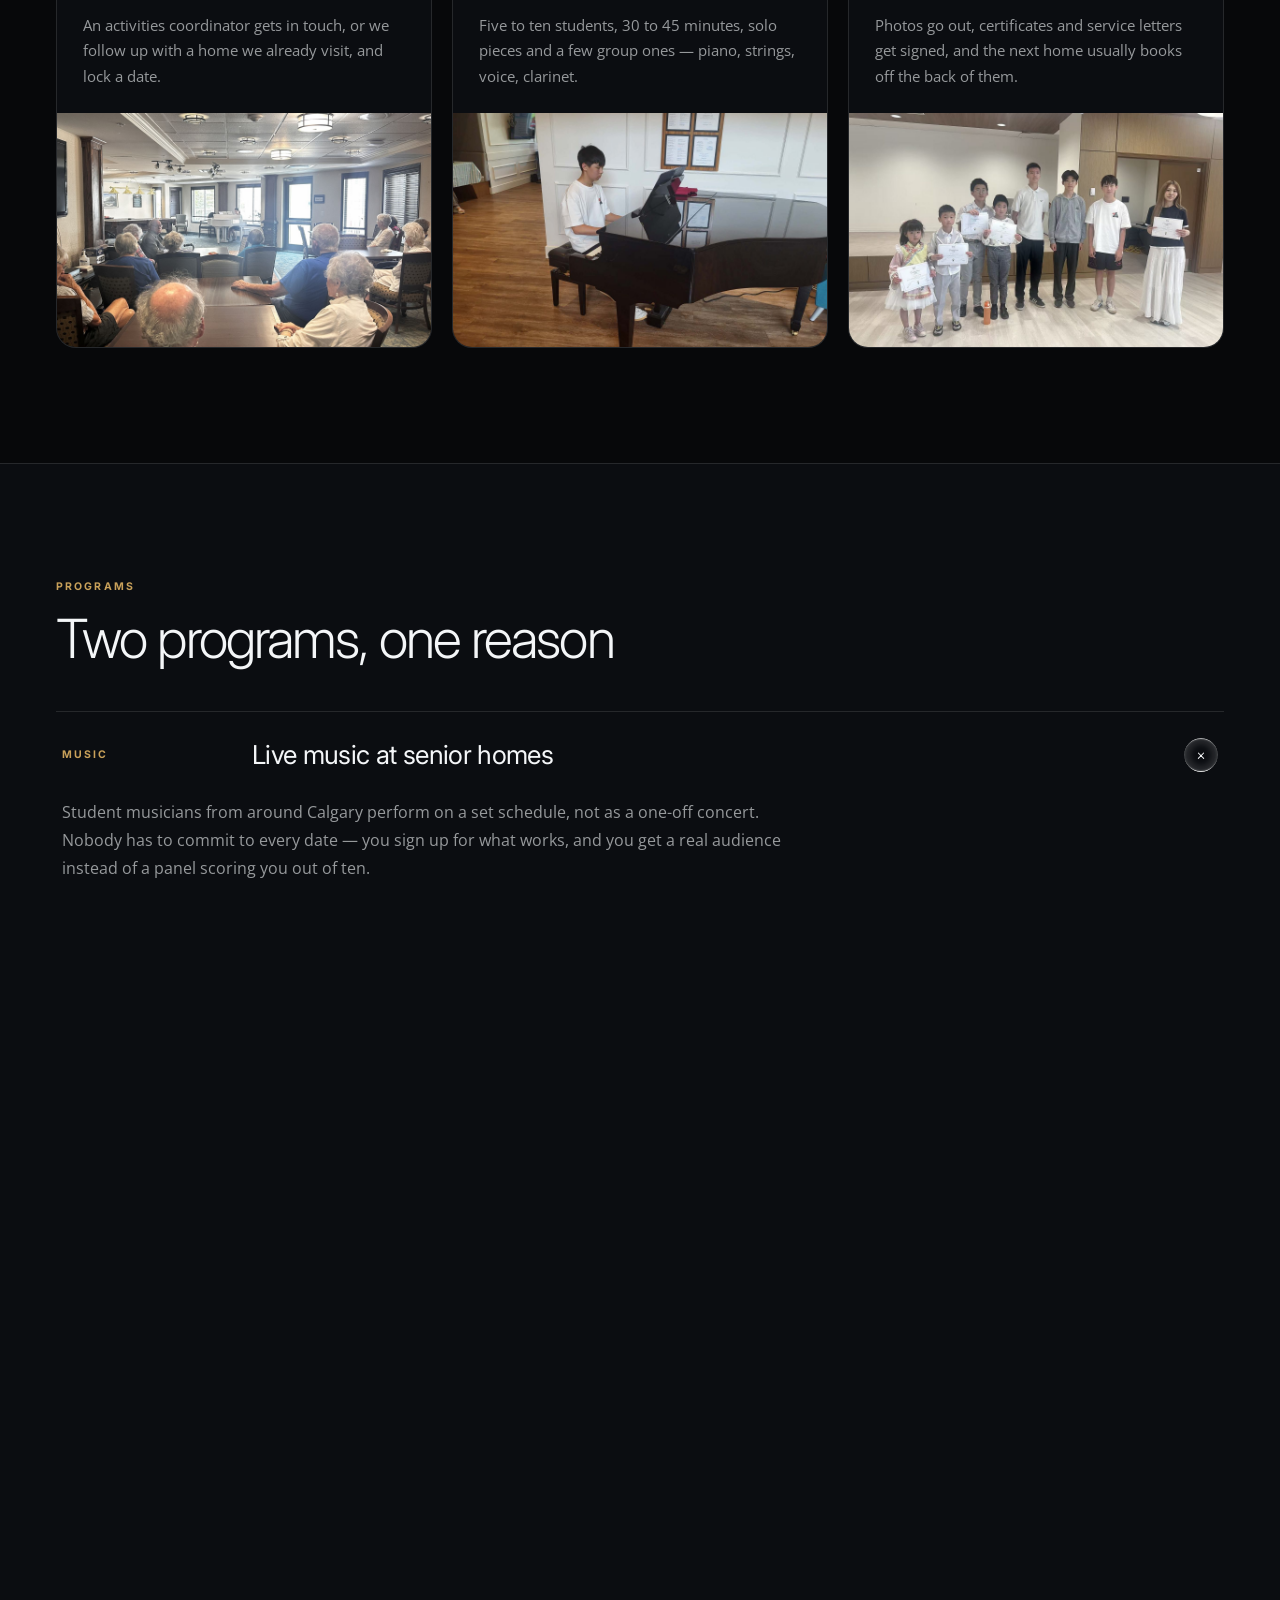
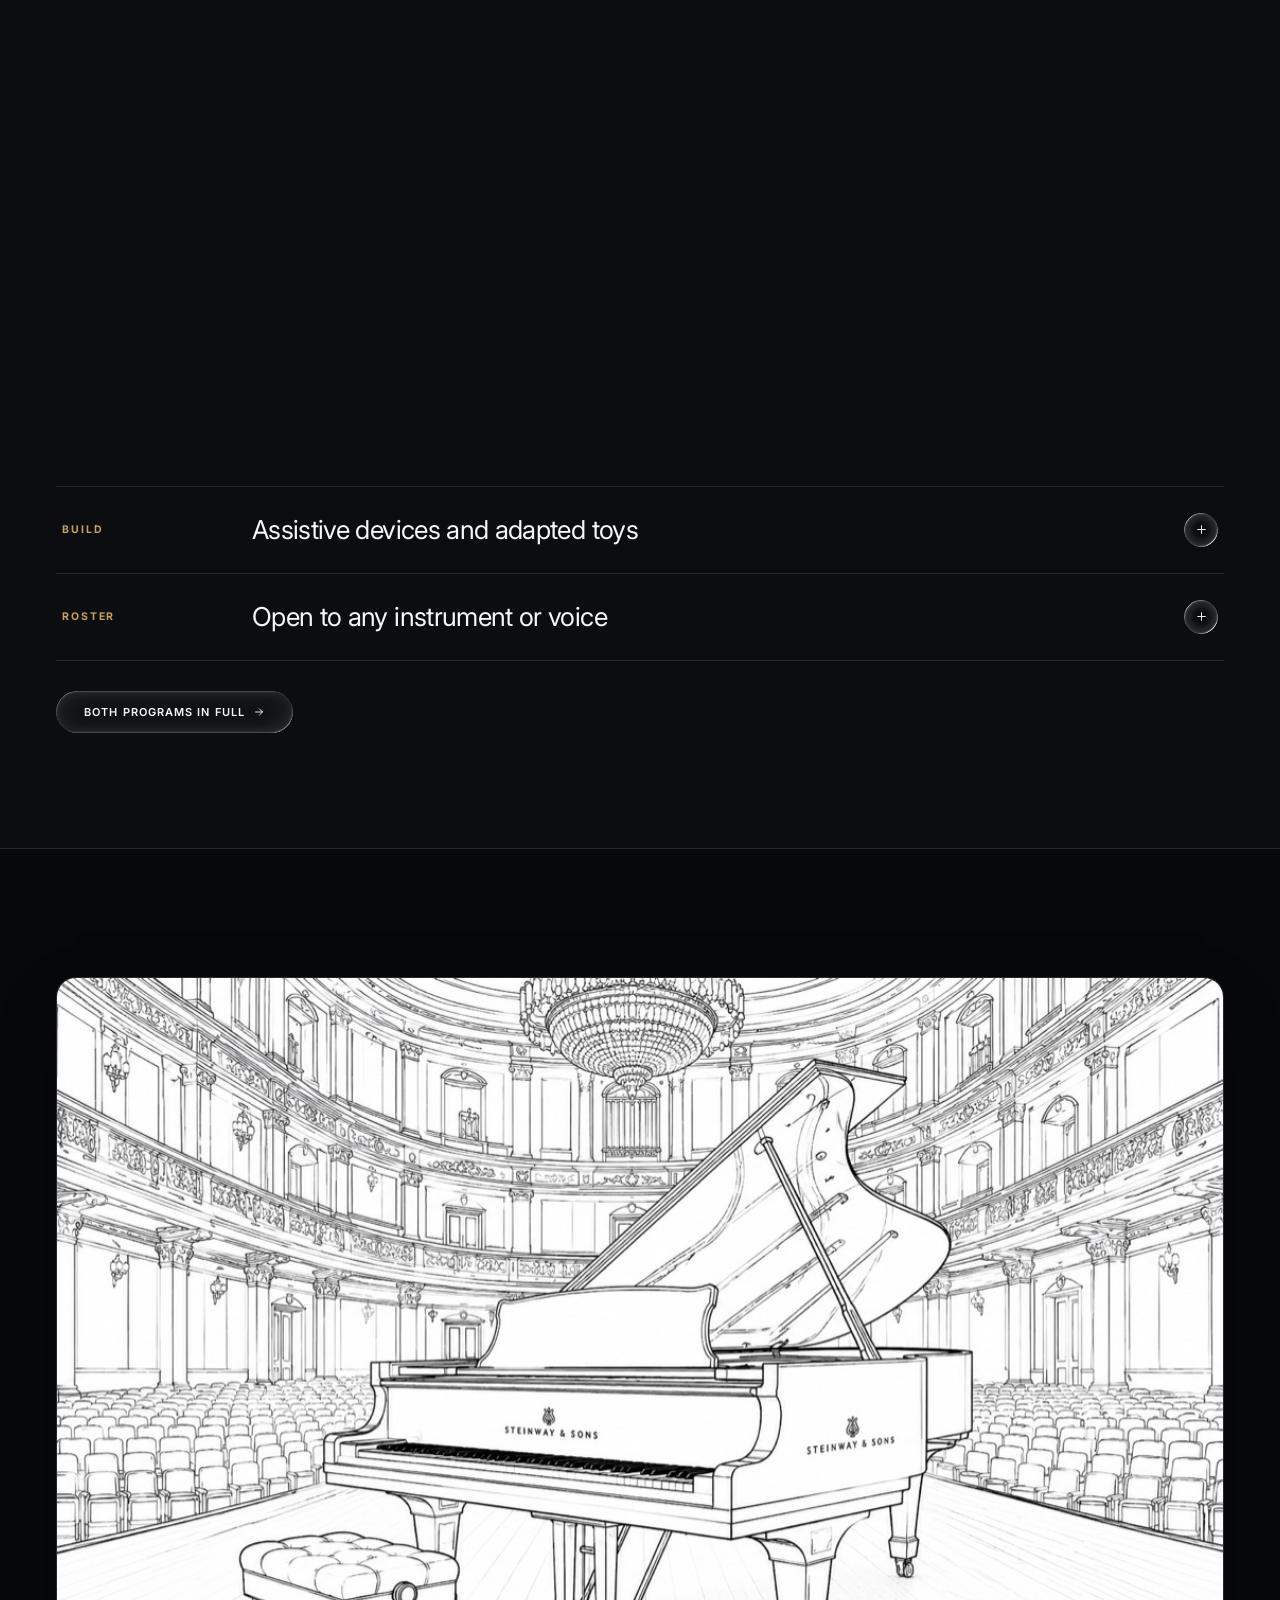
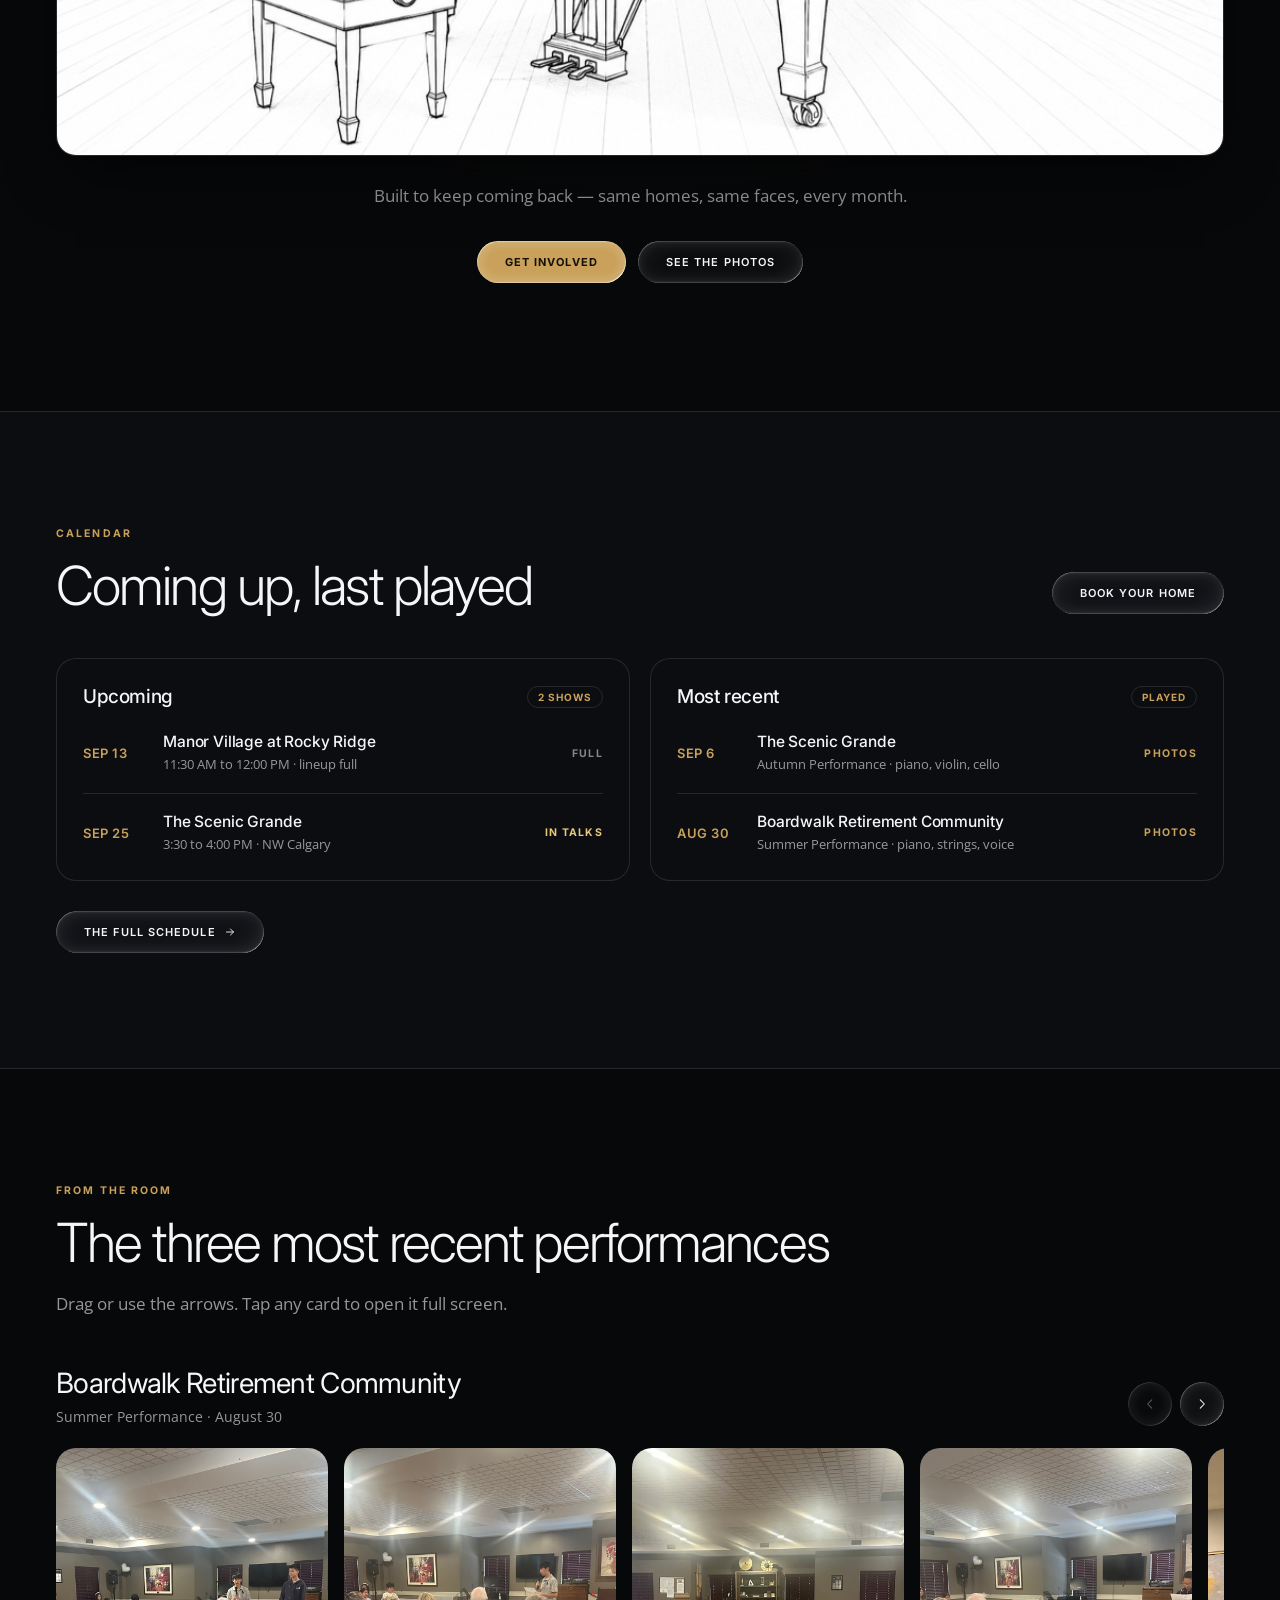
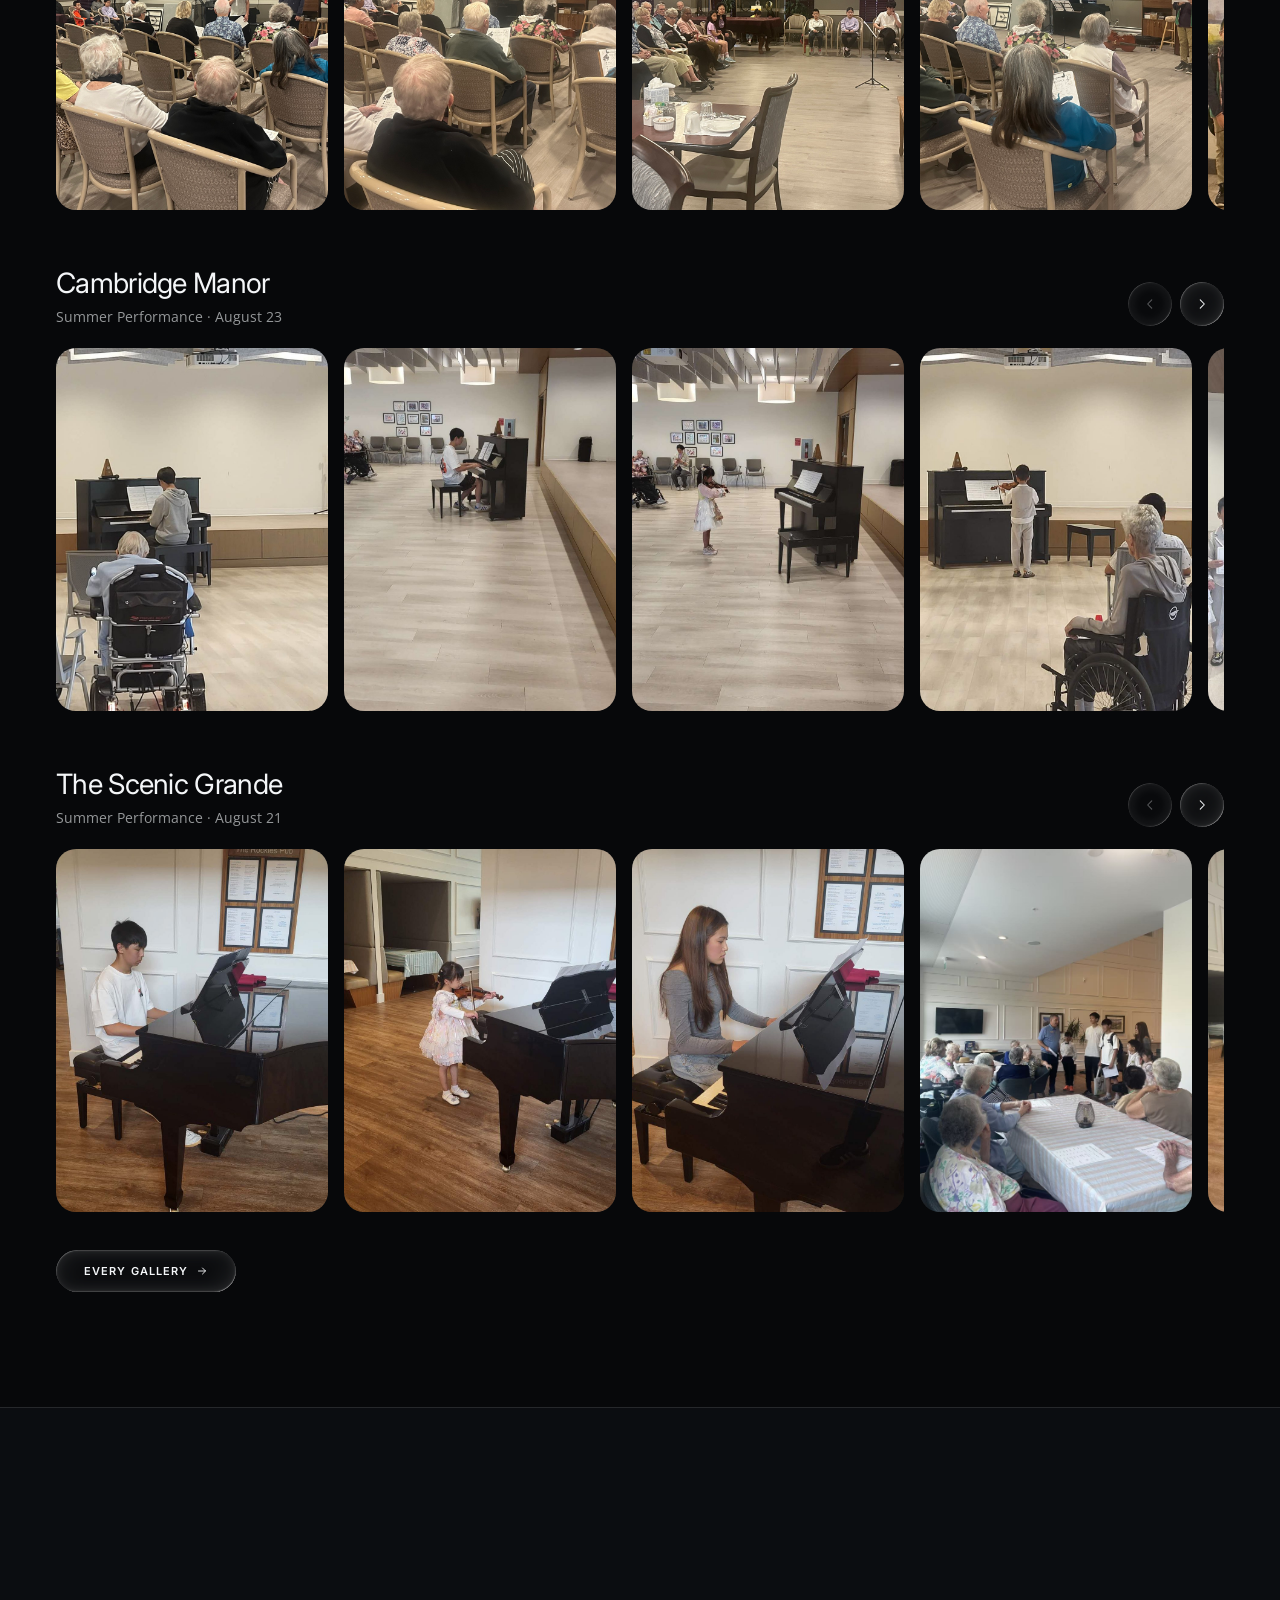
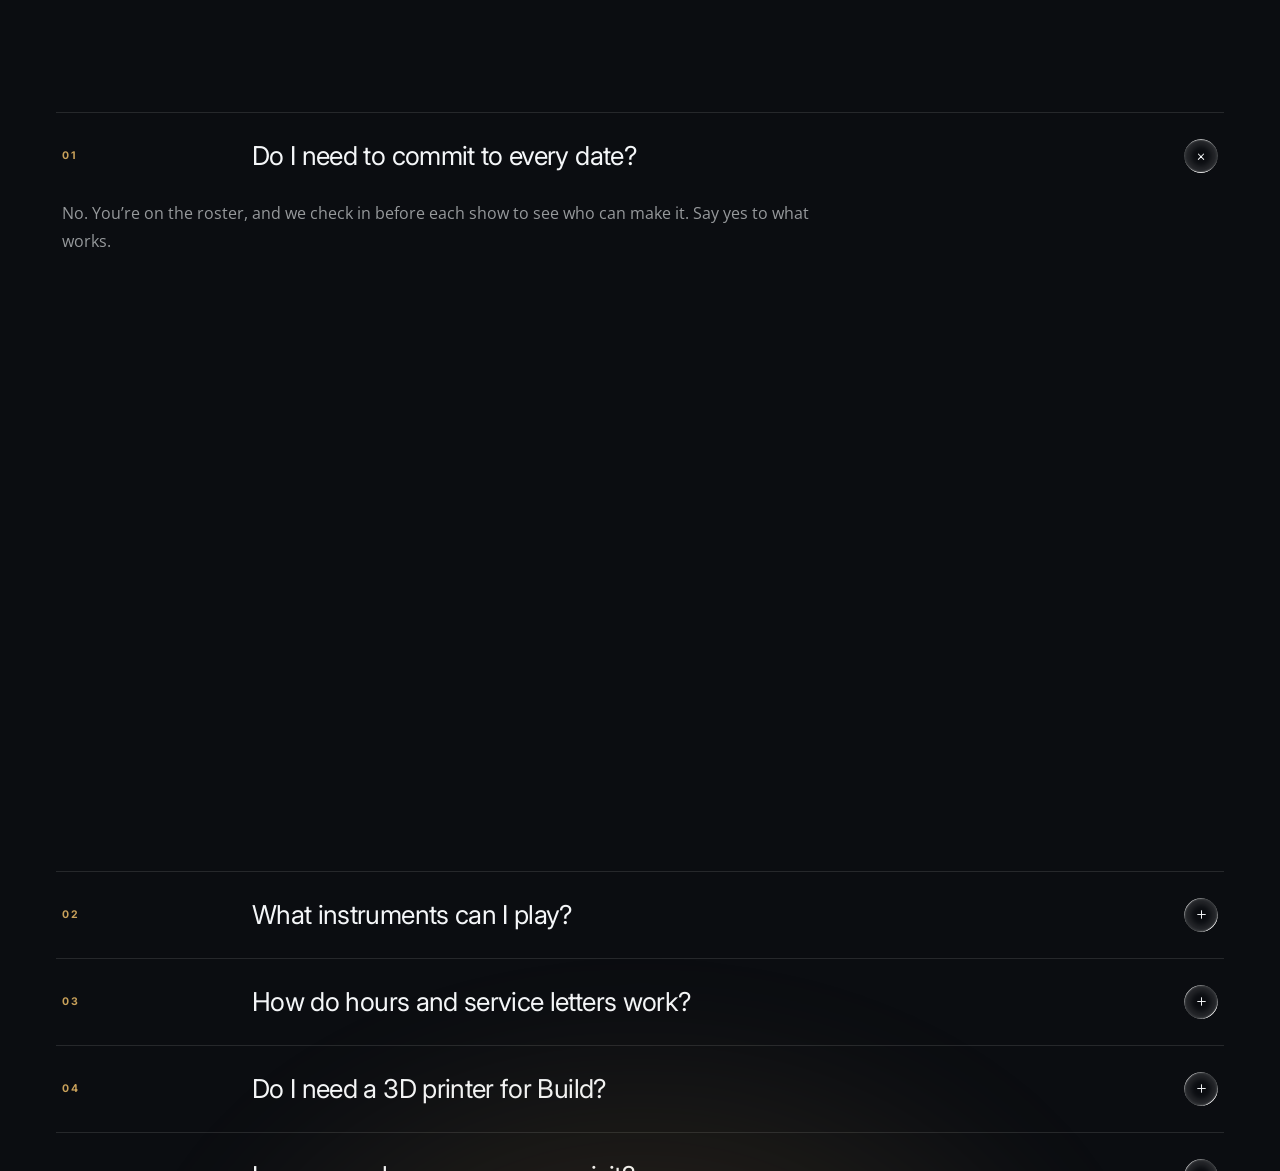
==== commit ce797d5b: "september 6 update" ====
--- a/index.html
+++ b/index.html
@@ -12,8 +12,8 @@
 <link rel="preconnect" href="https://fonts.googleapis.com">
 <link rel="preconnect" href="https://fonts.gstatic.com" crossorigin>
 <link href="https://fonts.googleapis.com/css2?family=Inter:wght@300;400;500;600;700&family=Open+Sans:wght@400;500;600&display=swap" rel="stylesheet">
-<link rel="stylesheet" href="styles.css?v=3">
-<script defer src="site.js?v=3"></script>
+<link rel="stylesheet" href="styles.css?v=4">
+<script defer src="site.js?v=4"></script>
 </head>
 <body data-page="index.html">
 <a class="skip" href="#main">Skip to content</a>
@@ -33,6 +33,7 @@
         <span class="ring"></span><span class="blur" data-glass></span>
         <span class="ico" data-theme-icon></span>
       </button>
+      <a href="donate.html" class="btn btn-accent header-donate"><span class="ring"></span><span class="btn-label">Donate</span></a>
       <div class="menu-wrap">
         <button type="button" data-menu-toggle class="menu-btn" aria-expanded="false" aria-haspopup="true">
           <span class="ring"></span><span class="blur" data-glass></span>
@@ -49,7 +50,7 @@
             <kbd>&crarr;</kbd>
           </form>
           <div data-search-result class="search-result"></div>
-          <div class="menu-links" role="none"><a href="index.html" data-navlink class="navlink" role="menuitem"><span class="nl-ico"><svg width="14" height="14" viewBox="0 0 24 24" fill="none"><path d="M4 11l8-6.5 8 6.5V20a1 1 0 0 1-1 1h-4v-6H9v6H5a1 1 0 0 1-1-1Z" stroke="currentColor" stroke-width="1.6" stroke-linejoin="round"/></svg></span><span class="nl-label">Home</span><i class="navline"></i></a><a href="mission.html" data-navlink class="navlink" role="menuitem"><span class="nl-ico"><svg width="14" height="14" viewBox="0 0 24 24" fill="none"><path d="M12 20.5S4.5 16 4.5 10.2A4.2 4.2 0 0 1 12 7.6a4.2 4.2 0 0 1 7.5 2.6c0 5.8-7.5 10.3-7.5 10.3Z" stroke="currentColor" stroke-width="1.6" stroke-linejoin="round"/></svg></span><span class="nl-label">Mission</span><i class="navline"></i></a><a href="programs.html" data-navlink class="navlink" role="menuitem"><span class="nl-ico"><svg width="14" height="14" viewBox="0 0 24 24" fill="none"><circle cx="7.5" cy="17.5" r="2.8" stroke="currentColor" stroke-width="1.6"/><circle cx="17" cy="15.5" r="2.8" stroke="currentColor" stroke-width="1.6"/><path d="M10.3 17.5V5l9.5-2v12.5" stroke="currentColor" stroke-width="1.6"/></svg></span><span class="nl-label">Programs</span><i class="navline"></i></a><a href="performances.html" data-navlink class="navlink spread" role="menuitem"><span class="nl-left"><span class="nl-ico"><svg width="14" height="14" viewBox="0 0 24 24" fill="none"><rect x="3.5" y="5" width="17" height="15.5" rx="2" stroke="currentColor" stroke-width="1.6"/><path d="M3.5 9.5h17M8.5 3v4M15.5 3v4" stroke="currentColor" stroke-width="1.6" stroke-linecap="round"/></svg></span><span class="nl-label">Performances</span></span><span class="nl-tag">7 NEXT</span><i class="navline"></i></a><a href="photos.html" data-navlink class="navlink" role="menuitem"><span class="nl-ico"><svg width="14" height="14" viewBox="0 0 24 24" fill="none"><rect x="3.5" y="5" width="17" height="14" rx="2" stroke="currentColor" stroke-width="1.6"/><path d="M6 16l4-4.5 3.5 3.5L16 12l2.5 3" stroke="currentColor" stroke-width="1.6" stroke-linejoin="round"/><circle cx="15" cy="9" r="1.3" fill="currentColor"/></svg></span><span class="nl-label">Photos</span><i class="navline"></i></a><a href="build-meets.html" data-navlink class="navlink" role="menuitem"><span class="nl-ico"><svg width="14" height="14" viewBox="0 0 24 24" fill="none"><path d="M14.7 6.3a3.9 3.9 0 0 0 5 5L15 16l-3.5 3.5a2 2 0 0 1-2.8-2.8L12 13 7.6 8.6a3.9 3.9 0 0 1-1.3-4.4l3 3 2-2-3-3a3.9 3.9 0 0 1 4.4 1.3Z" stroke="currentColor" stroke-width="1.5" stroke-linejoin="round"/></svg></span><span class="nl-label">Build meets</span><i class="navline"></i></a><a href="team.html" data-navlink class="navlink" role="menuitem"><span class="nl-ico"><svg width="14" height="14" viewBox="0 0 24 24" fill="none"><circle cx="9" cy="8.5" r="3" stroke="currentColor" stroke-width="1.6"/><path d="M3.5 19.5c0-3 2.4-5 5.5-5s5.5 2 5.5 5" stroke="currentColor" stroke-width="1.6" stroke-linecap="round"/><path d="M16 6.2a3 3 0 0 1 0 5.6M17.5 19.5c0-2.2-.8-3.9-2.2-5" stroke="currentColor" stroke-width="1.6" stroke-linecap="round"/></svg></span><span class="nl-label">Meet the team</span><i class="navline"></i></a><a href="get-involved.html" data-navlink class="navlink" role="menuitem"><span class="nl-ico"><svg width="14" height="14" viewBox="0 0 24 24" fill="none"><circle cx="9" cy="8" r="3.2" stroke="currentColor" stroke-width="1.6"/><path d="M3.5 20c0-3.3 2.5-5.5 5.5-5.5s5.5 2.2 5.5 5.5M17 6.5v6M14 9.5h6" stroke="currentColor" stroke-width="1.6" stroke-linecap="round"/></svg></span><span class="nl-label">Get involved</span><i class="navline"></i></a><a href="donate.html" data-navlink class="navlink" role="menuitem"><span class="nl-ico"><svg width="14" height="14" viewBox="0 0 24 24" fill="none"><path d="M12 20.5S4 15.5 4 10.5C4 7.5 6 6 8 6c1.6 0 3 1 4 2.4C13 7 14.4 6 16 6c2 0 4 1.5 4 4.5 0 5-8 10-8 10Z" stroke="currentColor" stroke-width="1.6" stroke-linejoin="round"/></svg></span><span class="nl-label">Donate</span><i class="navline"></i></a></div>
+          <div class="menu-links" role="none"><a href="index.html" data-navlink class="navlink" role="menuitem"><span class="nl-ico"><svg width="14" height="14" viewBox="0 0 24 24" fill="none"><path d="M4 11l8-6.5 8 6.5V20a1 1 0 0 1-1 1h-4v-6H9v6H5a1 1 0 0 1-1-1Z" stroke="currentColor" stroke-width="1.6" stroke-linejoin="round"/></svg></span><span class="nl-label">Home</span><i class="navline"></i></a><a href="mission.html" data-navlink class="navlink" role="menuitem"><span class="nl-ico"><svg width="14" height="14" viewBox="0 0 24 24" fill="none"><path d="M12 20.5S4.5 16 4.5 10.2A4.2 4.2 0 0 1 12 7.6a4.2 4.2 0 0 1 7.5 2.6c0 5.8-7.5 10.3-7.5 10.3Z" stroke="currentColor" stroke-width="1.6" stroke-linejoin="round"/></svg></span><span class="nl-label">Mission</span><i class="navline"></i></a><a href="programs.html" data-navlink class="navlink" role="menuitem"><span class="nl-ico"><svg width="14" height="14" viewBox="0 0 24 24" fill="none"><circle cx="7.5" cy="17.5" r="2.8" stroke="currentColor" stroke-width="1.6"/><circle cx="17" cy="15.5" r="2.8" stroke="currentColor" stroke-width="1.6"/><path d="M10.3 17.5V5l9.5-2v12.5" stroke="currentColor" stroke-width="1.6"/></svg></span><span class="nl-label">Programs</span><i class="navline"></i></a><a href="performances.html" data-navlink class="navlink spread" role="menuitem"><span class="nl-left"><span class="nl-ico"><svg width="14" height="14" viewBox="0 0 24 24" fill="none"><rect x="3.5" y="5" width="17" height="15.5" rx="2" stroke="currentColor" stroke-width="1.6"/><path d="M3.5 9.5h17M8.5 3v4M15.5 3v4" stroke="currentColor" stroke-width="1.6" stroke-linecap="round"/></svg></span><span class="nl-label">Performances</span></span><span class="nl-tag">6 NEXT</span><i class="navline"></i></a><a href="photos.html" data-navlink class="navlink" role="menuitem"><span class="nl-ico"><svg width="14" height="14" viewBox="0 0 24 24" fill="none"><rect x="3.5" y="5" width="17" height="14" rx="2" stroke="currentColor" stroke-width="1.6"/><path d="M6 16l4-4.5 3.5 3.5L16 12l2.5 3" stroke="currentColor" stroke-width="1.6" stroke-linejoin="round"/><circle cx="15" cy="9" r="1.3" fill="currentColor"/></svg></span><span class="nl-label">Photos</span><i class="navline"></i></a><a href="build-meets.html" data-navlink class="navlink" role="menuitem"><span class="nl-ico"><svg width="14" height="14" viewBox="0 0 24 24" fill="none"><path d="M14.7 6.3a3.9 3.9 0 0 0 5 5L15 16l-3.5 3.5a2 2 0 0 1-2.8-2.8L12 13 7.6 8.6a3.9 3.9 0 0 1-1.3-4.4l3 3 2-2-3-3a3.9 3.9 0 0 1 4.4 1.3Z" stroke="currentColor" stroke-width="1.5" stroke-linejoin="round"/></svg></span><span class="nl-label">Build meets</span><i class="navline"></i></a><a href="team.html" data-navlink class="navlink" role="menuitem"><span class="nl-ico"><svg width="14" height="14" viewBox="0 0 24 24" fill="none"><circle cx="9" cy="8.5" r="3" stroke="currentColor" stroke-width="1.6"/><path d="M3.5 19.5c0-3 2.4-5 5.5-5s5.5 2 5.5 5" stroke="currentColor" stroke-width="1.6" stroke-linecap="round"/><path d="M16 6.2a3 3 0 0 1 0 5.6M17.5 19.5c0-2.2-.8-3.9-2.2-5" stroke="currentColor" stroke-width="1.6" stroke-linecap="round"/></svg></span><span class="nl-label">Meet the team</span><i class="navline"></i></a><a href="get-involved.html" data-navlink class="navlink" role="menuitem"><span class="nl-ico"><svg width="14" height="14" viewBox="0 0 24 24" fill="none"><circle cx="9" cy="8" r="3.2" stroke="currentColor" stroke-width="1.6"/><path d="M3.5 20c0-3.3 2.5-5.5 5.5-5.5s5.5 2.2 5.5 5.5M17 6.5v6M14 9.5h6" stroke="currentColor" stroke-width="1.6" stroke-linecap="round"/></svg></span><span class="nl-label">Get involved</span><i class="navline"></i></a><a href="donate.html" data-navlink class="navlink" role="menuitem"><span class="nl-ico"><svg width="14" height="14" viewBox="0 0 24 24" fill="none"><path d="M12 20.5S4 15.5 4 10.5C4 7.5 6 6 8 6c1.6 0 3 1 4 2.4C13 7 14.4 6 16 6c2 0 4 1.5 4 4.5 0 5-8 10-8 10Z" stroke="currentColor" stroke-width="1.6" stroke-linejoin="round"/></svg></span><span class="nl-label">Donate</span><i class="navline"></i></a></div>
           <div class="menu-rule"></div>
           <div class="menu-notes">
             <div class="menu-note">
@@ -91,7 +92,7 @@
     <span class="hero-word" data-hero-word="r">somewhere to go</span>
   </h1>
   <div class="hero-meta" data-hero-meta>
-    <div class="btn-row"><a href="#shows" class="btn btn-accent" ><span class="ring"></span><span class="btn-label">See the performances</span></a> <a href="#programs" class="btn" ><span class="ring"></span><span class="blur"></span><span class="btn-label">What we do</span></a></div>
+    <div class="btn-row"><a href="#shows" class="btn btn-accent" ><span class="ring"></span><span class="btn-label">See the performances</span></a> <a href="#programs" class="btn btn-ghost" ><span class="btn-label">What we do</span></a></div>
     <div class="hero-scrollhint">Keep scrolling
       <svg width="13" height="13" viewBox="0 0 24 24" fill="none"><path d="M12 4v16M6 14l6 6 6-6" stroke="currentColor" stroke-width="1.6" stroke-linecap="round" stroke-linejoin="round"/></svg>
     </div>
@@ -166,11 +167,11 @@
     <div class="show-panel">
       <div class="panel" data-reveal>
         <div class="panel-head"><h3>Upcoming</h3><span class="pill">2 shows</span></div>
-        <div class="show-row"><div class="show-date">Sep 6</div><div class="show-venue"><span class="name">The Scenic Grande</span><span class="sub">12:00 to 12:30 PM &middot; NW Calgary</span></div><div class="show-status full">Full</div></div><div class="show-row"><div class="show-date">Sep 13</div><div class="show-venue"><span class="name">Manor Village at Rocky Ridge</span><span class="sub">11:30 AM to 12:00 PM &middot; spots open</span></div><div class="show-status ">Recruiting</div></div>
+        <div class="show-row"><div class="show-date">Sep 13</div><div class="show-venue"><span class="name">Manor Village at Rocky Ridge</span><span class="sub">11:30 AM to 12:00 PM &middot; lineup full</span></div><div class="show-status full">Full</div></div><div class="show-row"><div class="show-date">Sep 25</div><div class="show-venue"><span class="name">The Scenic Grande</span><span class="sub">3:30 to 4:00 PM &middot; NW Calgary</span></div><div class="show-status talks">In talks</div></div>
       </div>
       <div class="panel" data-reveal>
         <div class="panel-head"><h3>Most recent</h3><span class="pill">Played</span></div>
-        <div class="show-row"><div class="show-date">Aug 30</div><div class="show-venue"><span class="name">Boardwalk Retirement Community</span><span class="sub">Summer Performance &middot; piano, strings, voice</span></div><a href="photos.html#boardwalk-aug-30" class="show-status">Photos</a></div><div class="show-row"><div class="show-date">Aug 23</div><div class="show-venue"><span class="name">Cambridge Manor</span><span class="sub">Summer Performance &middot; largest lineup yet</span></div><a href="photos.html#cambridge-manor" class="show-status">Photos</a></div>
+        <div class="show-row"><div class="show-date">Sep 6</div><div class="show-venue"><span class="name">The Scenic Grande</span><span class="sub">Autumn Performance &middot; piano, violin, cello</span></div><a href="photos.html#the-scenic-grande-sep-6" class="show-status">Photos</a></div><div class="show-row"><div class="show-date">Aug 30</div><div class="show-venue"><span class="name">Boardwalk Retirement Community</span><span class="sub">Summer Performance &middot; piano, strings, voice</span></div><a href="photos.html#boardwalk-aug-30" class="show-status">Photos</a></div>
       </div>
     </div>
     <div class="btn-row"><a href="performances.html" class="btn" ><span class="ring"></span><span class="blur"></span><span class="btn-label">The full schedule</span><svg width="12" height="12" viewBox="0 0 24 24" fill="none"><path d="M5 12h14M13 6l6 6-6 6" stroke="currentColor" stroke-width="1.8" stroke-linecap="round" stroke-linejoin="round"/></svg></a></div>
@@ -265,7 +266,8 @@
     <div class="sec-head" data-reveal>
       <div class="eyebrow">Donate</div>
       <h2 class="display">Every dollar leaves our hands</h2>
-      <p class="lede">All proceeds and donations go to the <strong style="color:var(--text);font-weight:600">hospitals</strong> and <strong style="color:var(--text);font-weight:600">senior homes</strong> we support. HarmonYouth takes none of the money &mdash; 100% of it is passed on.</p>
+      <p class="lede">All proceeds and donations go to the <strong style="color:var(--text);font-weight:600">hospitals</strong> and <strong style="color:var(--text);font-weight:600">senior homes</strong> we support. HarmonYouth takes none of the money &mdash; 100% of it is passed on. We&rsquo;re raising <strong style="color:var(--text);font-weight:600">$1,000</strong> for the hospital and the local care homes we support. Donations are collected through our GoFundMe campaign &mdash; the button below opens it in a new tab. There is no separate checkout on this site.</p>
+      <div class="stat-strip" style="margin-top:34px"><div class="stat" data-reveal><div class="k">What we&rsquo;re raising</div><div class="v">$1,000</div></div><div class="stat" data-reveal><div class="k">Shows played so far</div><div class="v">12</div></div><div class="stat" data-reveal><div class="k">Homes on the roster</div><div class="v">5</div></div><div class="stat" data-reveal><div class="k">Of donations passed on</div><div class="v">100%</div></div></div>
       <div class="btn-row"><a href="https://www.gofundme.com/f/help-harmonyouth-foundation-bring-music-to-seniors" class="btn btn-accent" target="_blank" rel="noopener"><span class="ring"></span><span class="btn-label">Donate on GoFundMe</span></a> <a href="get-involved.html" class="btn" ><span class="ring"></span><span class="blur"></span><span class="btn-label">Volunteer instead</span></a></div>
     </div>
     <div class="show-panel">
--- a/styles.css
+++ b/styles.css
@@ -76,16 +76,29 @@
 
 /* ---------- header ---------- */
 .site-header{position:fixed;top:2px;left:0;right:0;z-index:59}
+/* the header is fixed, so in-page anchors must clear it */
+main section[id],main [id][data-reveal]{scroll-margin-top:96px}
 .header-inner{display:flex;align-items:center;justify-content:space-between;gap:16px;padding:14px clamp(14px,4vw,44px)}
 .brand{position:relative;display:inline-flex;align-items:center;gap:11px;padding:7px 16px 7px 8px;border-radius:999px;color:var(--text);overflow:hidden}
 .brand img{position:relative;height:28px;width:auto;display:block;background:#fff;padding:3px 7px;border-radius:999px}
 .brand span.word{position:relative;font-family:'Inter',sans-serif;font-weight:600;font-size:13.5px;letter-spacing:-.01em;white-space:nowrap}
 .header-actions{display:flex;align-items:center;gap:8px}
-.icon-btn{position:relative;display:inline-flex;align-items:center;justify-content:center;width:38px;height:38px;border:none;border-radius:999px;background:transparent;color:var(--text);cursor:pointer;overflow:hidden;transition:transform .25s var(--ease)}
+.icon-btn{position:relative;display:inline-flex;align-items:center;justify-content:center;width:44px;height:44px;border:none;border-radius:999px;background:transparent;color:var(--text);cursor:pointer;overflow:hidden;transition:transform .25s var(--ease)}
 .icon-btn:hover{transform:scale(1.06)}
 .icon-btn .ico{position:relative;display:grid;place-items:center;width:15px;height:15px}
+.header-donate{padding:11px 20px;font-size:11px;min-height:44px}
+@media(max-width:560px){
+  .brand span.word{display:none}
+  .header-donate{padding:11px 16px}
+  .header-inner{gap:8px}
+}
+/* quiet secondary CTA — keeps one dominant action above the fold */
+.btn-ghost{padding:14px 8px;background:transparent;font-weight:500;opacity:.82}
+.btn-ghost .ring,.btn-ghost .blur{display:none}
+.btn-ghost .btn-label{text-decoration:underline;text-underline-offset:5px;text-decoration-thickness:1px;text-decoration-color:currentColor}
+.btn-ghost:hover{opacity:1;transform:none}
 .menu-wrap{position:relative}
-.menu-btn{position:relative;display:inline-flex;align-items:center;gap:9px;padding:11px 18px;border:none;border-radius:999px;background:transparent;color:var(--text);font-size:11px;font-weight:600;letter-spacing:.12em;text-transform:uppercase;cursor:pointer;overflow:hidden;transition:transform .25s var(--ease)}
+.menu-btn{position:relative;display:inline-flex;align-items:center;min-height:44px;gap:9px;padding:11px 18px;border:none;border-radius:999px;background:transparent;color:var(--text);font-size:11px;font-weight:600;letter-spacing:.12em;text-transform:uppercase;cursor:pointer;overflow:hidden;transition:transform .25s var(--ease)}
 .menu-btn:hover{transform:scale(1.04)}
 .menu-btn > span:not(.ring):not(.blur){position:relative}
 .menu-bars{display:grid;gap:3.5px;width:14px}
@@ -300,7 +313,7 @@
 .calendar{margin-top:28px;border:1px solid var(--line);border-radius:20px;background:var(--bg2);padding:22px}
 .cal-nav{display:flex;align-items:center;justify-content:space-between;gap:14px;margin-bottom:18px}
 .cal-title{font-family:'Inter',sans-serif;font-size:16px;font-weight:500;letter-spacing:-.01em}
-.cal-nav-btn{position:relative;border:none;background:transparent;color:var(--text);padding:9px 16px;border-radius:999px;cursor:pointer;overflow:hidden;
+.cal-nav-btn{position:relative;display:inline-flex;align-items:center;min-height:44px;border:none;background:transparent;color:var(--text);padding:9px 16px;border-radius:999px;cursor:pointer;overflow:hidden;
   font-family:'Inter',sans-serif;font-size:10.5px;font-weight:600;letter-spacing:.1em;text-transform:uppercase;transition:transform .25s var(--ease),opacity .25s ease}
 .cal-nav-btn:hover:not(:disabled){transform:scale(1.05)}
 .cal-nav-btn:disabled{opacity:.32;cursor:default}
@@ -331,7 +344,7 @@
 .carousel-head h3{font-size:clamp(20px,2.4vw,28px);font-weight:400;letter-spacing:-.025em}
 .carousel-head .sub{display:block;margin-top:8px;font-family:'Open Sans',sans-serif;font-size:13.5px;color:var(--muted)}
 .car-arrows{display:flex;gap:8px}
-.car-arrow{position:relative;display:inline-grid;place-items:center;width:40px;height:40px;border:none;border-radius:999px;background:transparent;color:var(--text);cursor:pointer;overflow:hidden;transition:transform .25s var(--ease),opacity .25s ease}
+.car-arrow{position:relative;display:inline-grid;place-items:center;width:44px;height:44px;border:none;border-radius:999px;background:transparent;color:var(--text);cursor:pointer;overflow:hidden;transition:transform .25s var(--ease),opacity .25s ease}
 .car-arrow:hover:not(:disabled){transform:scale(1.07)}
 .car-arrow svg{position:relative}
 .car-track{margin-top:22px;display:flex;gap:16px;overflow-x:auto;scroll-snap-type:x mandatory;padding-bottom:8px;scrollbar-width:none}
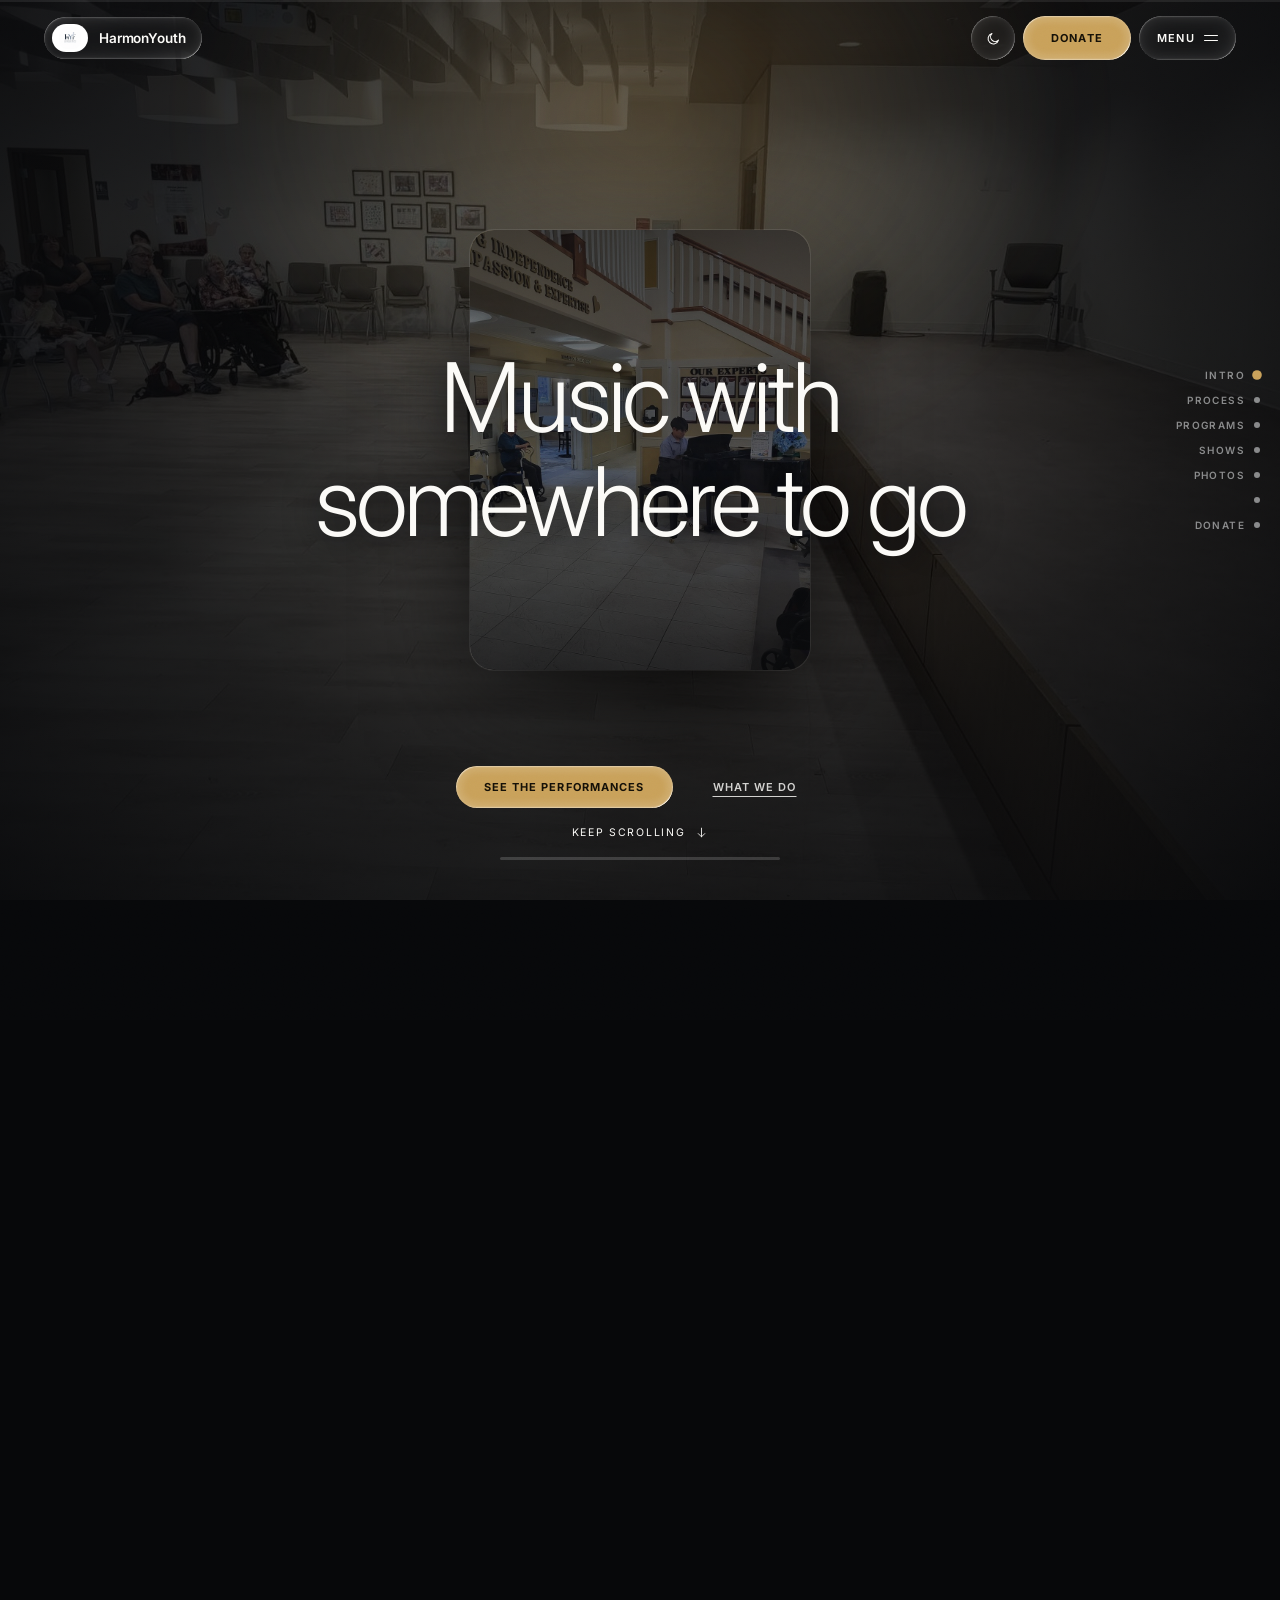
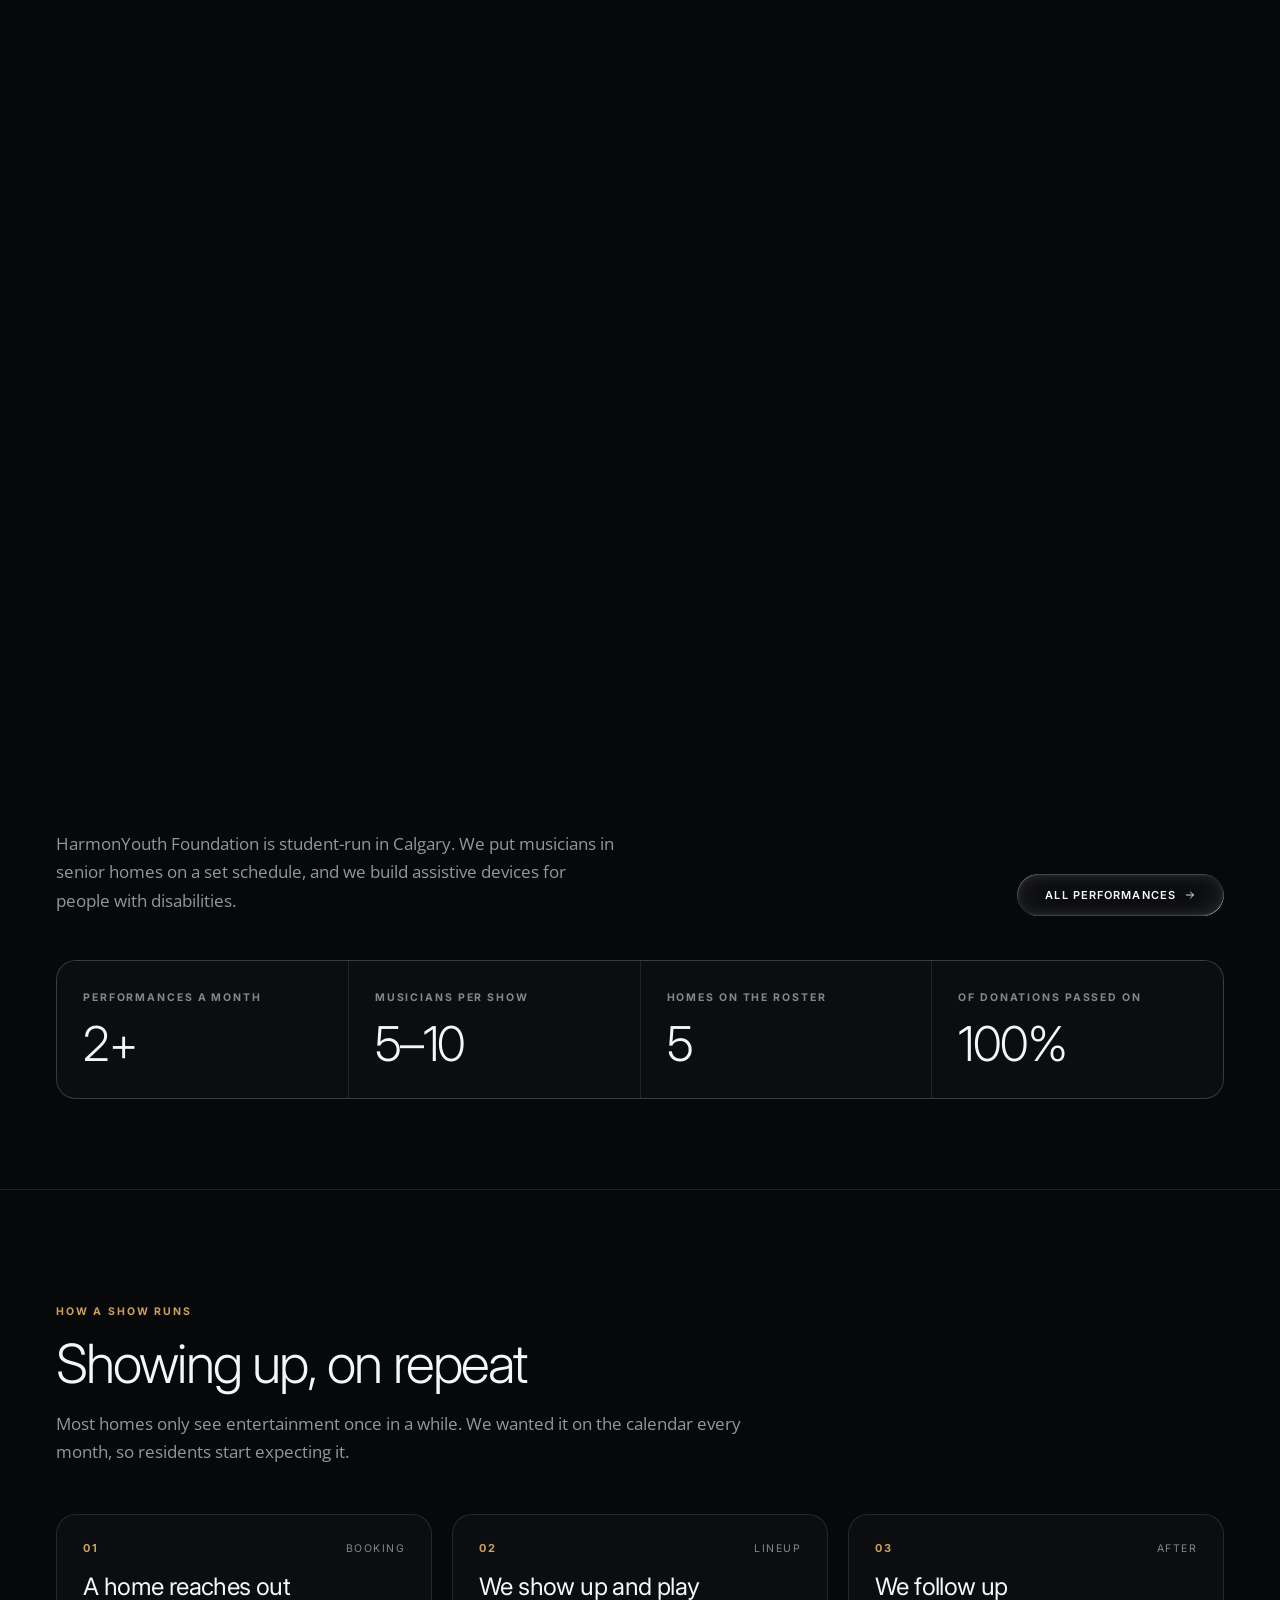
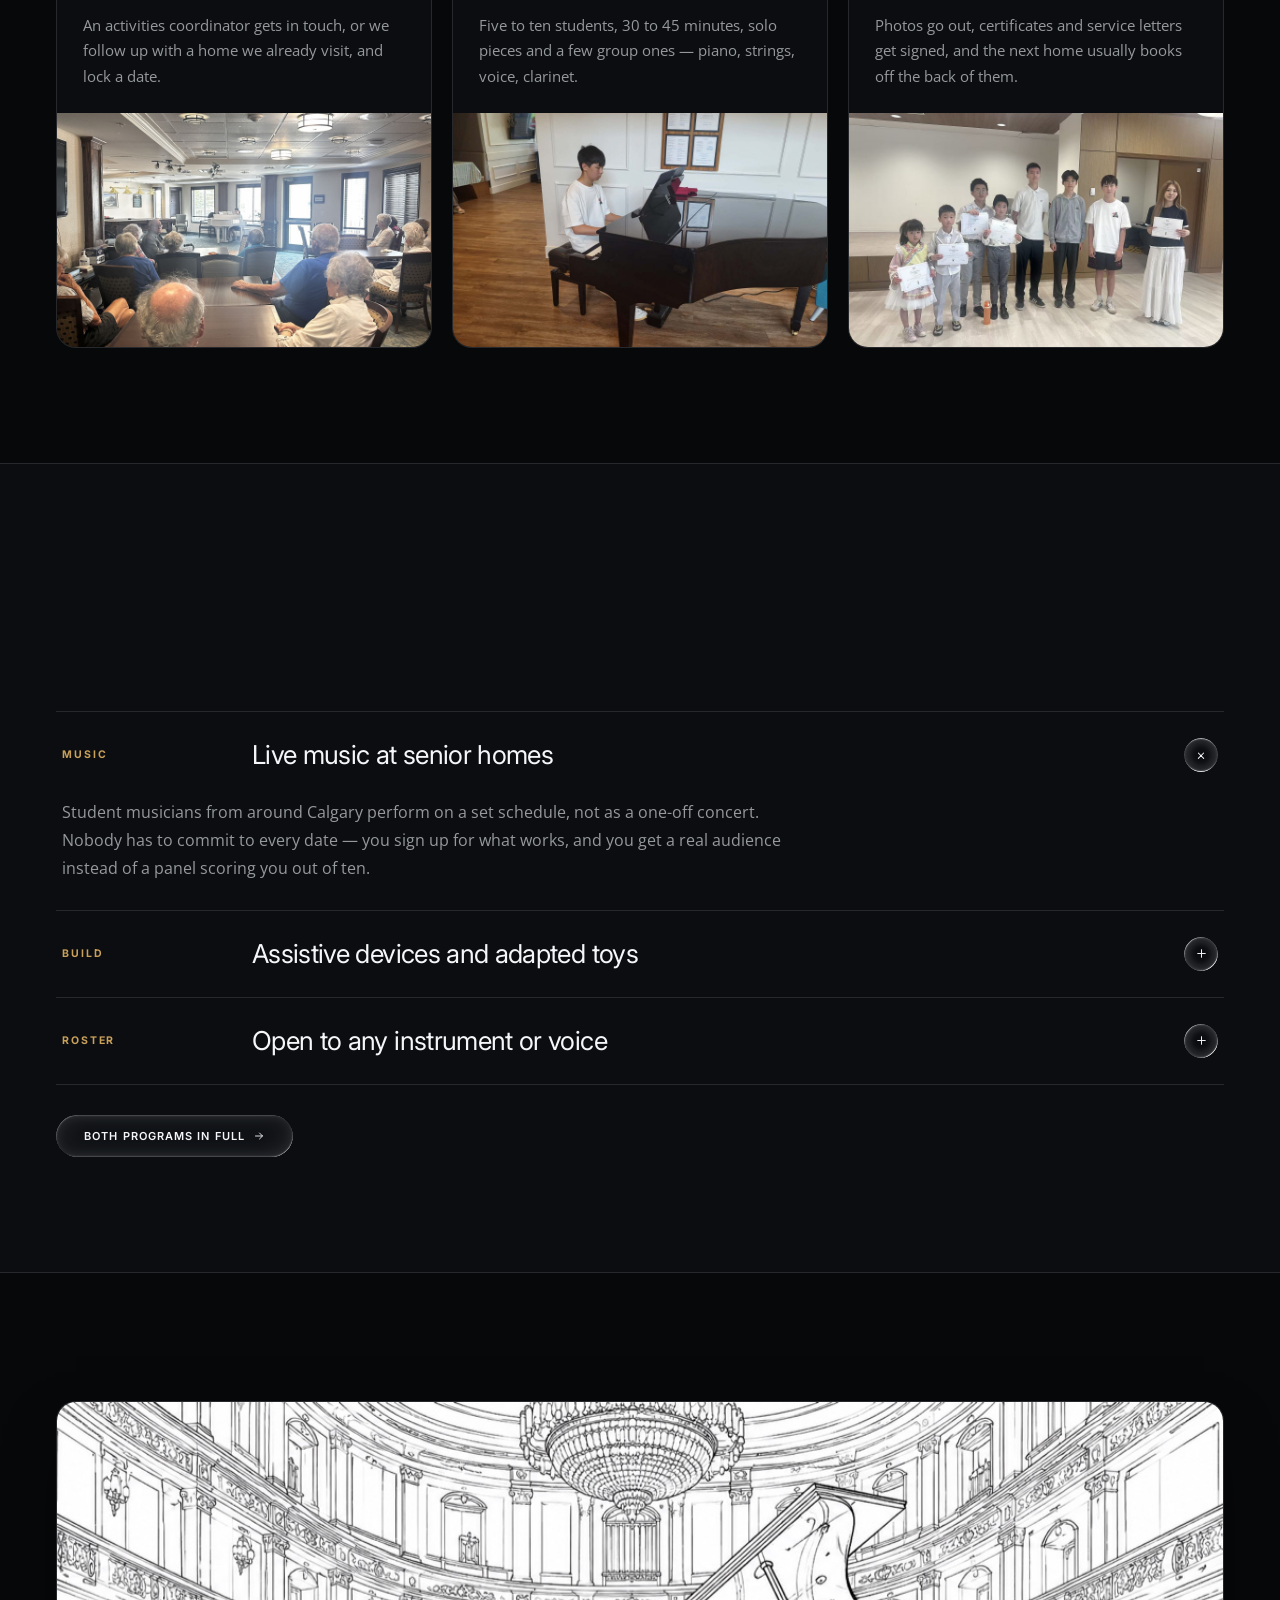
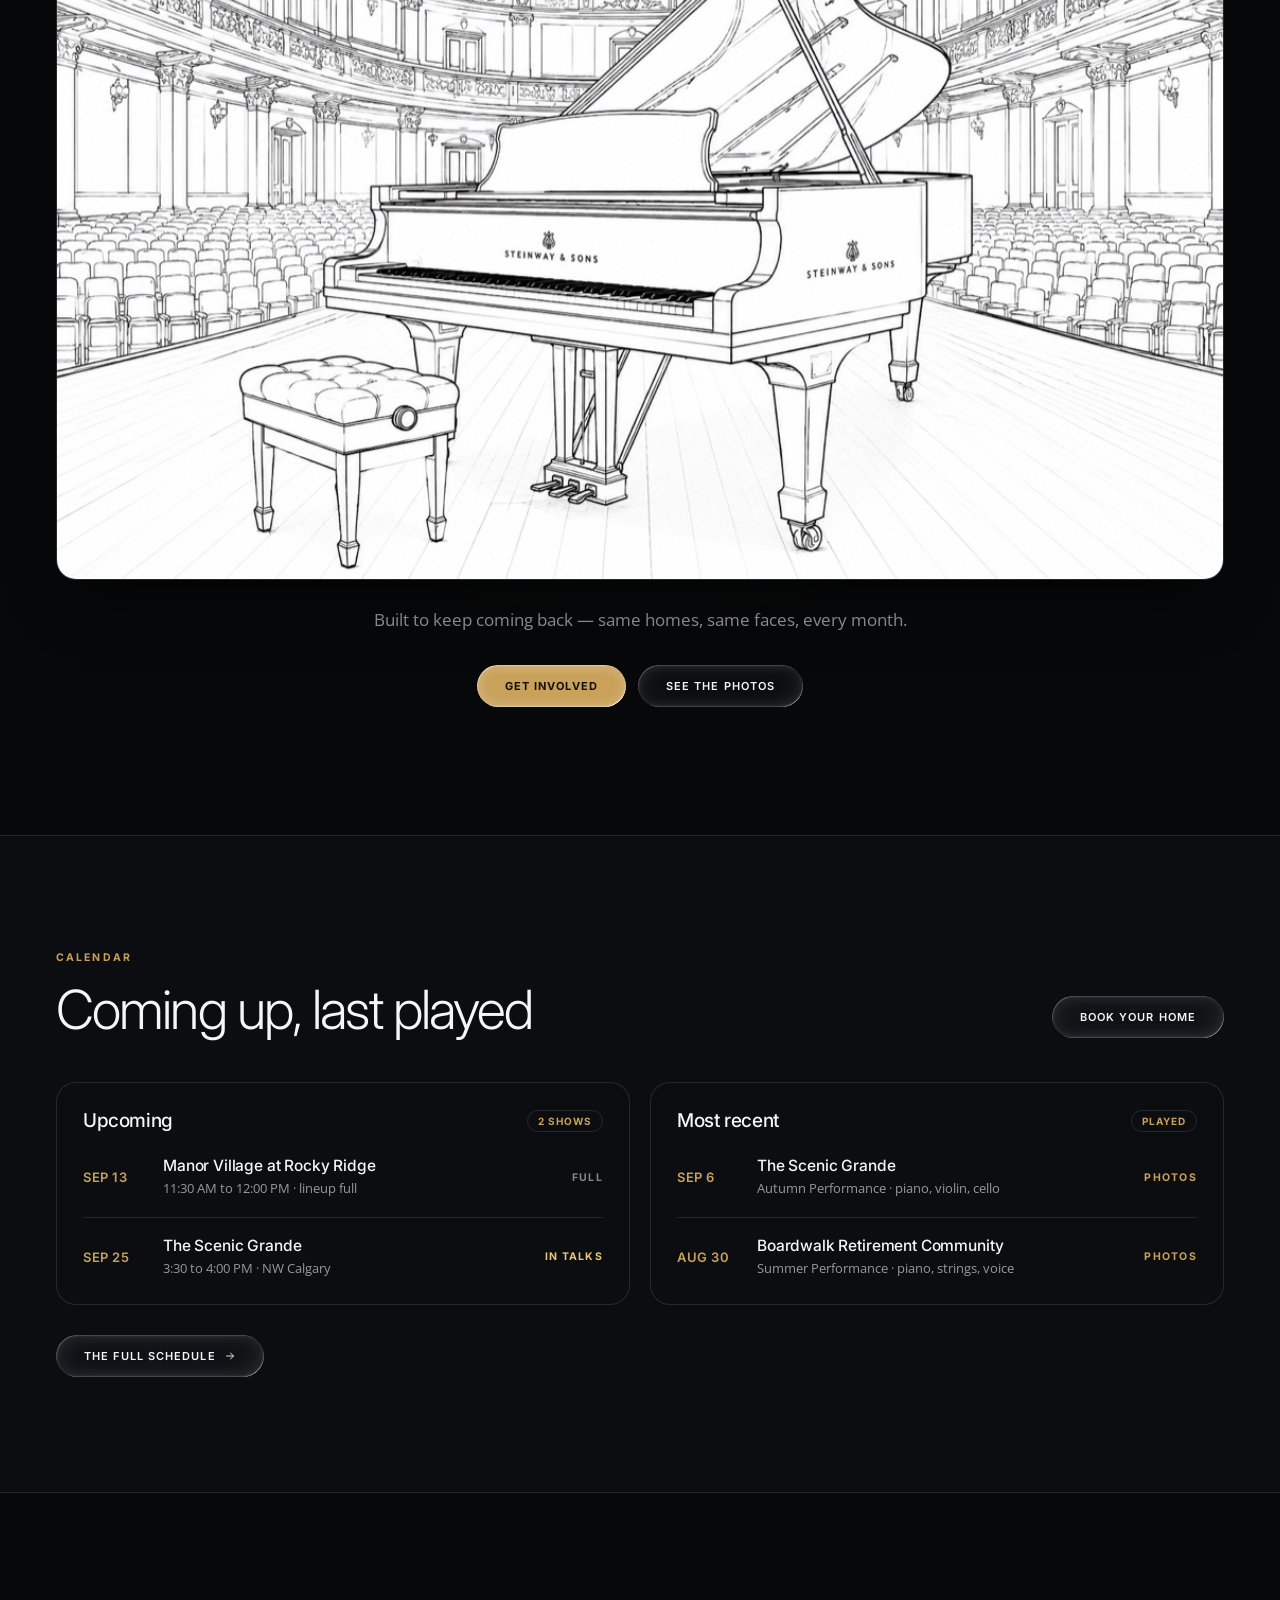
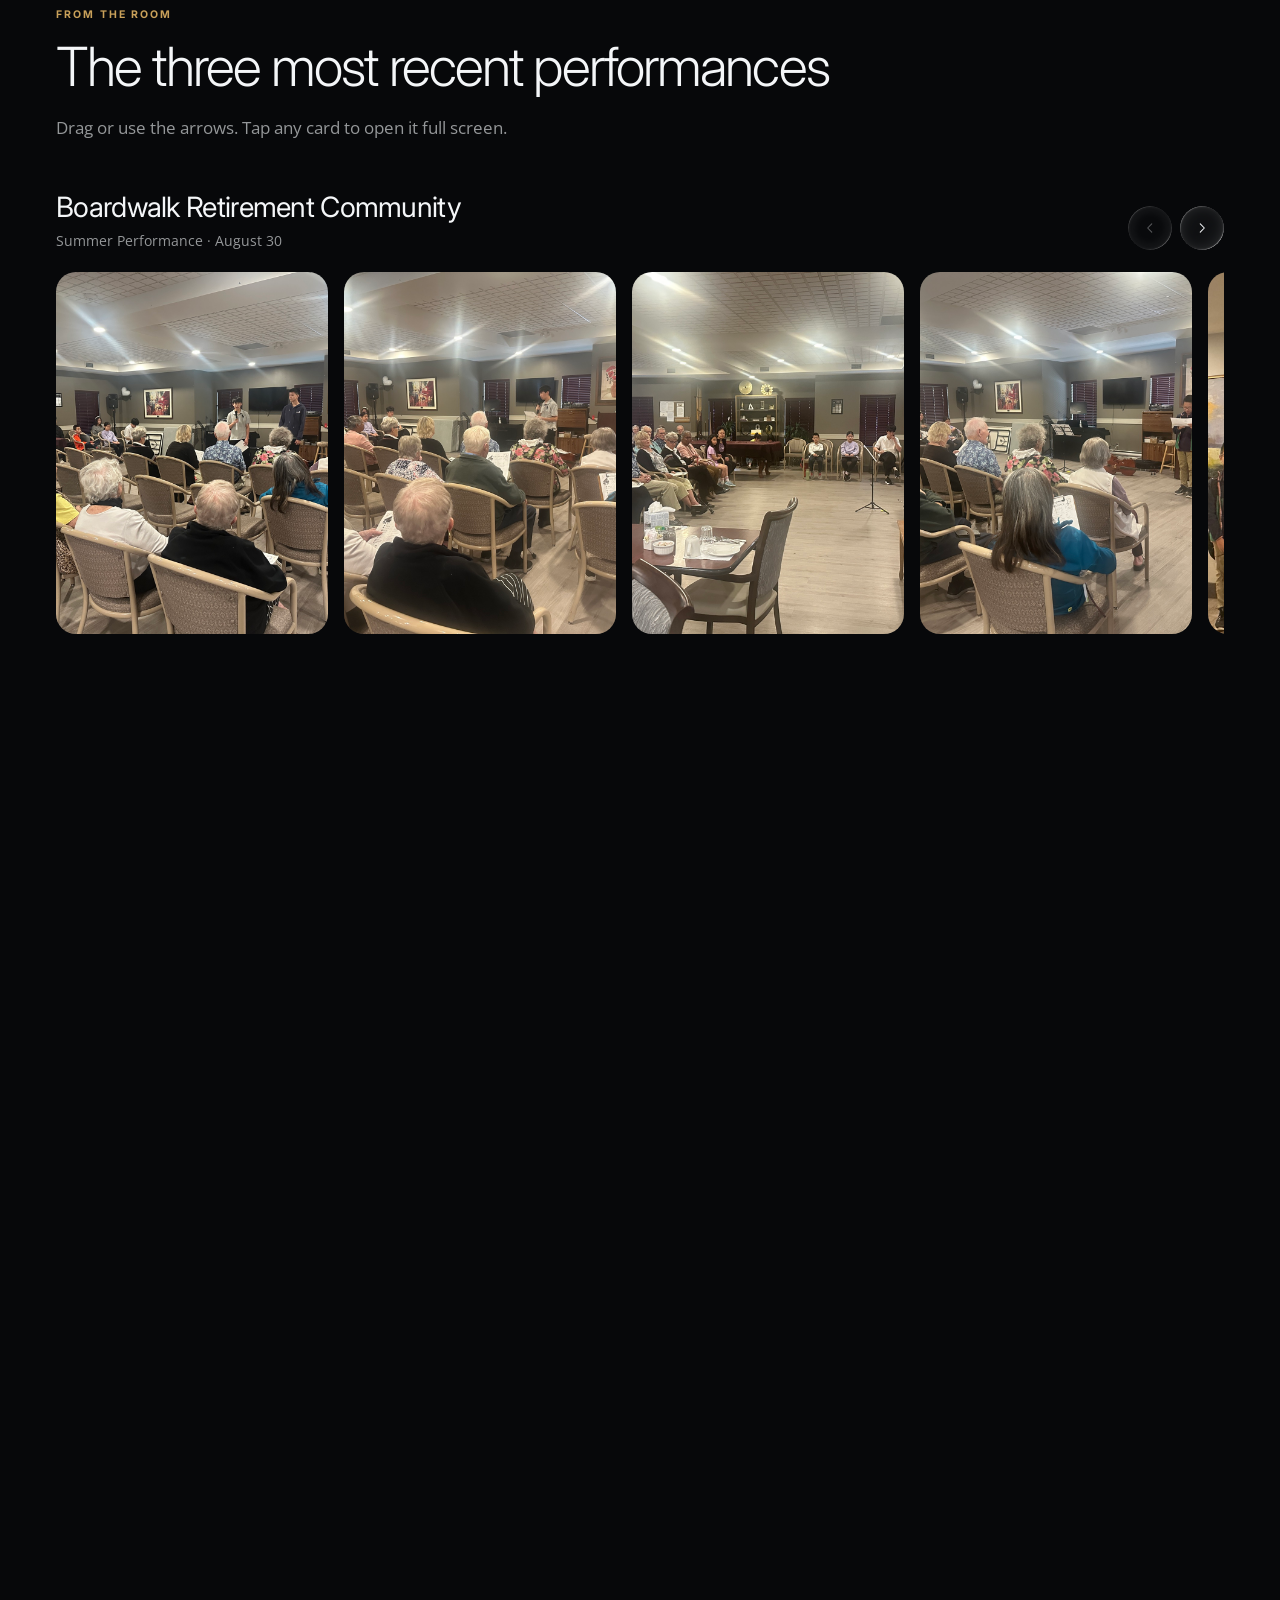
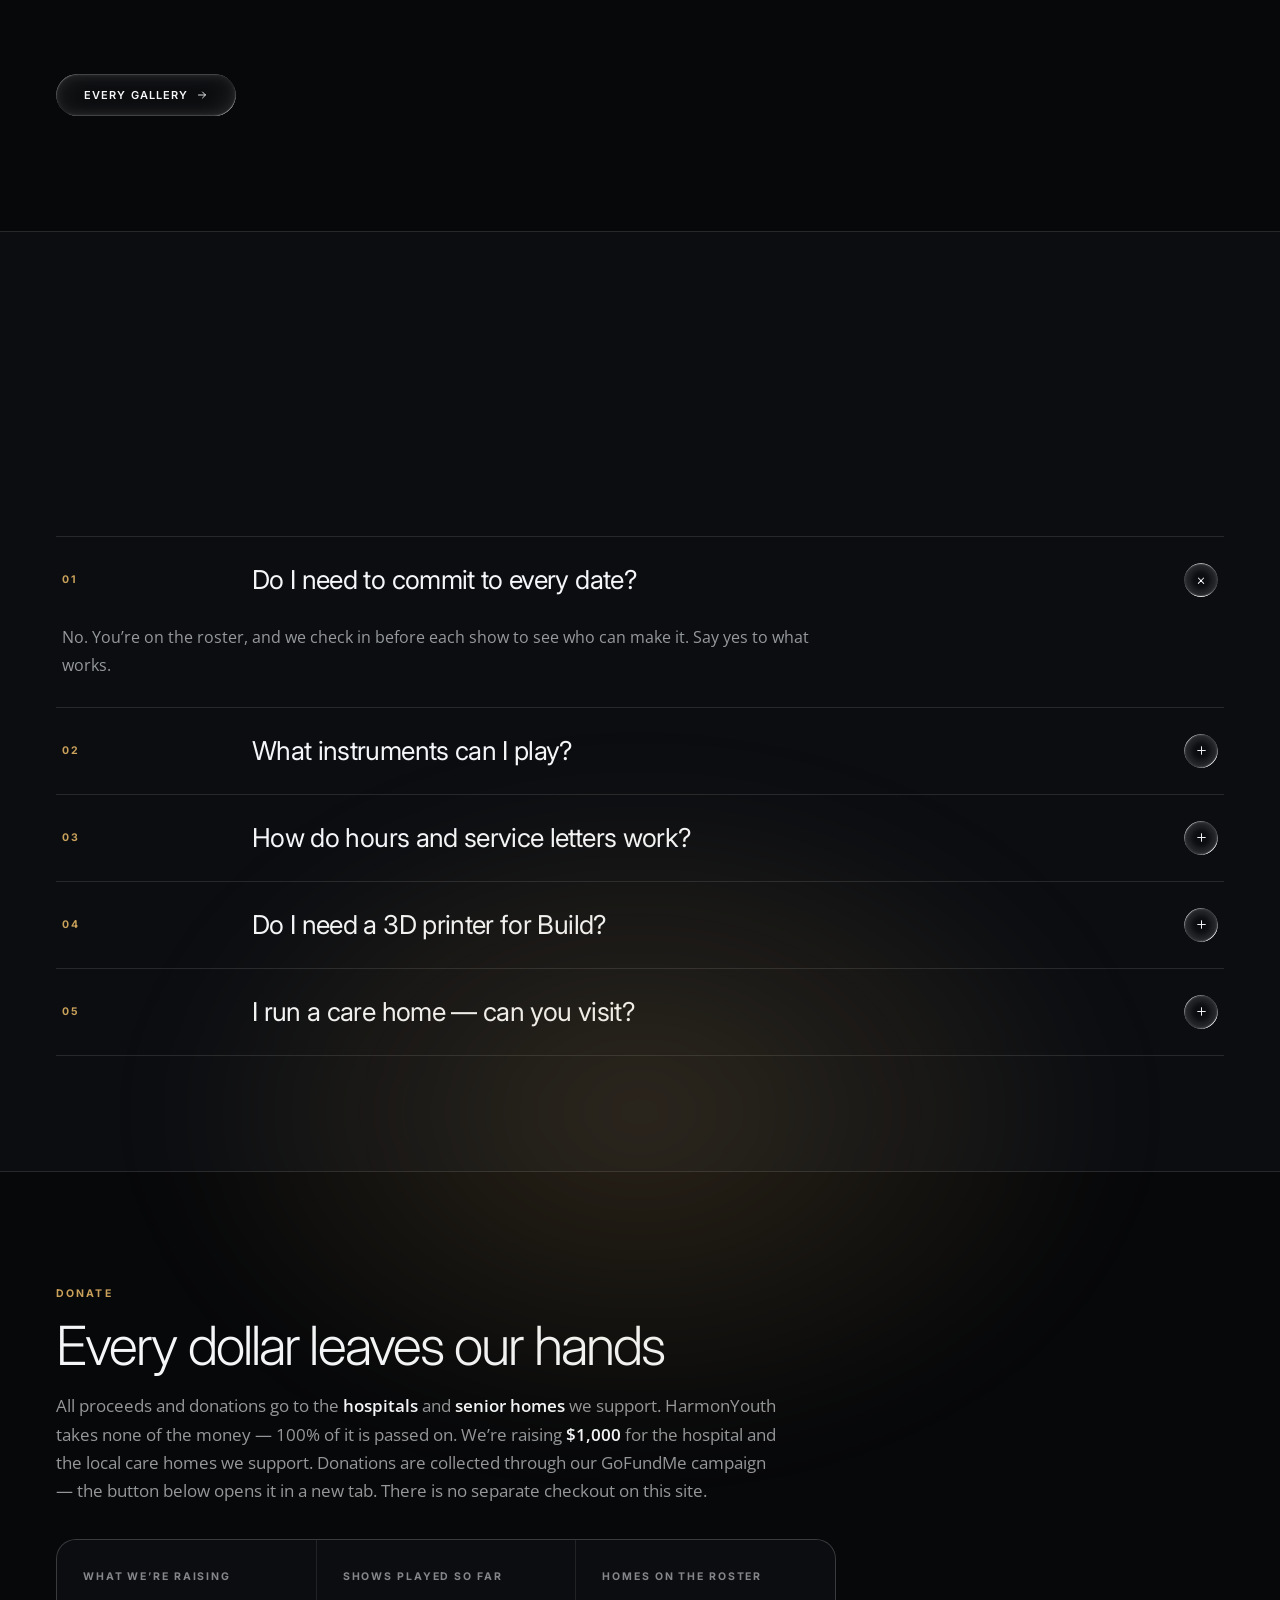
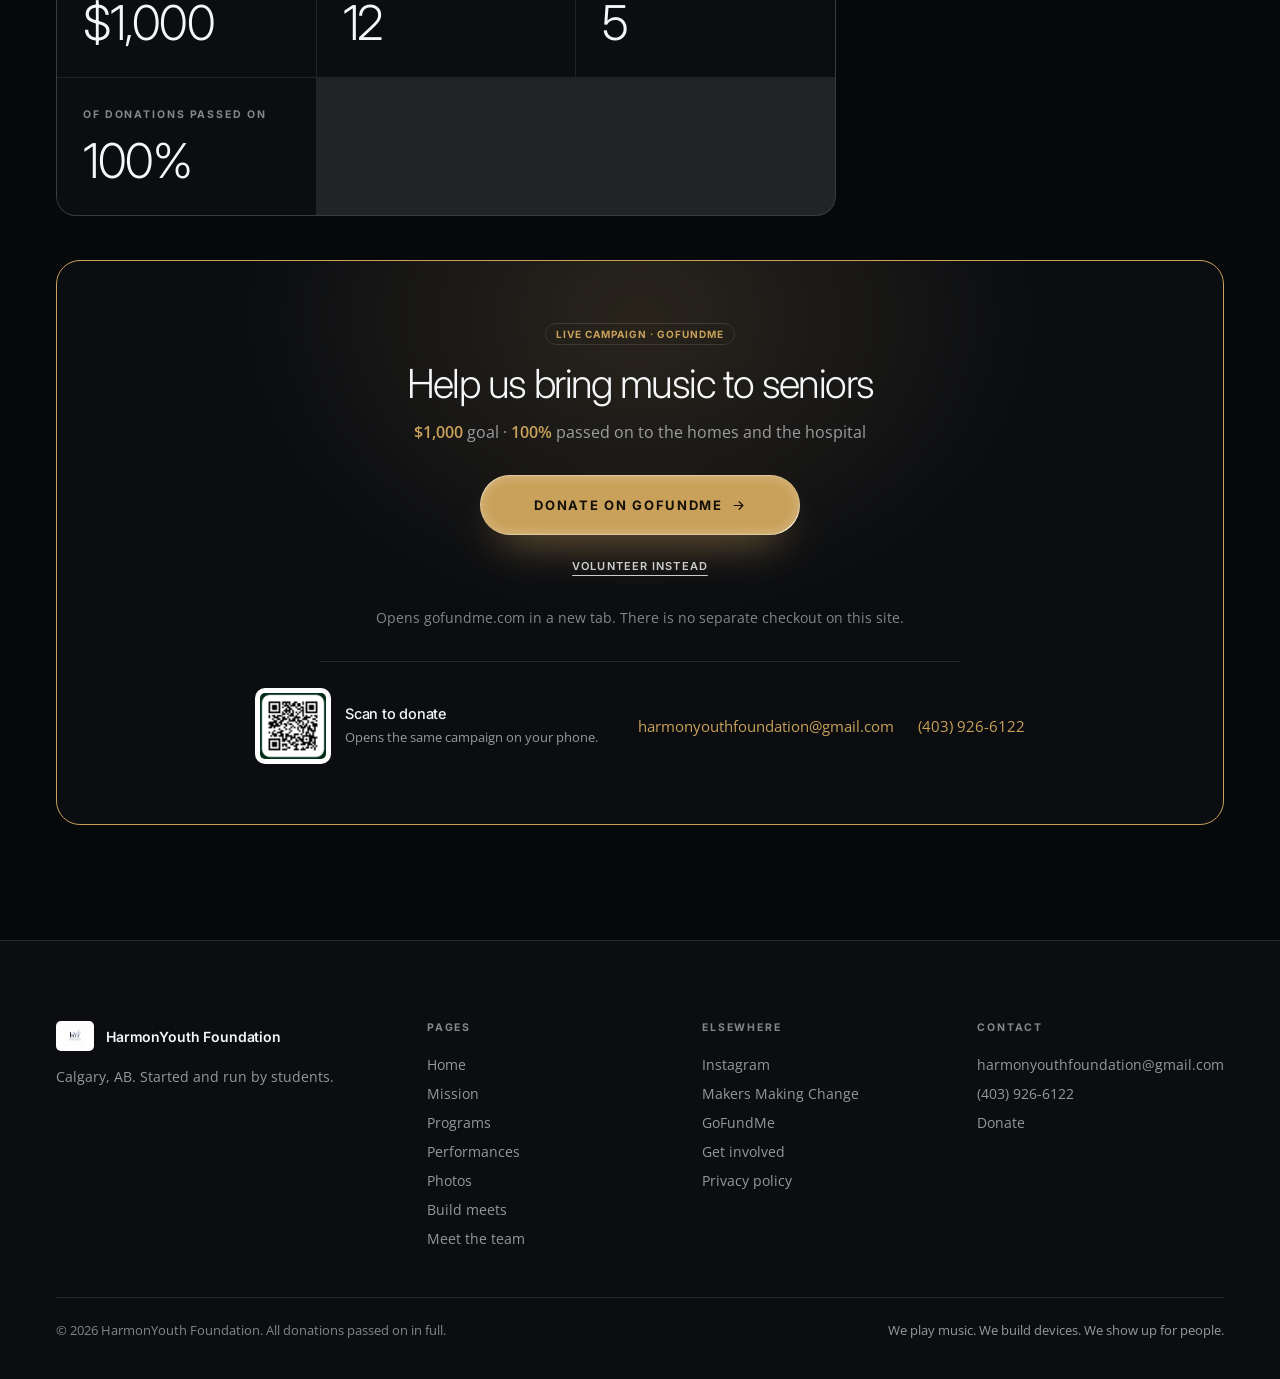
==== commit 840761d8: "commit" ====
--- a/index.html
+++ b/index.html
@@ -12,8 +12,8 @@
 <link rel="preconnect" href="https://fonts.googleapis.com">
 <link rel="preconnect" href="https://fonts.gstatic.com" crossorigin>
 <link href="https://fonts.googleapis.com/css2?family=Inter:wght@300;400;500;600;700&family=Open+Sans:wght@400;500;600&display=swap" rel="stylesheet">
-<link rel="stylesheet" href="styles.css?v=4">
-<script defer src="site.js?v=4"></script>
+<link rel="stylesheet" href="styles.css?v=5">
+<script defer src="site.js?v=5"></script>
 </head>
 <body data-page="index.html">
 <a class="skip" href="#main">Skip to content</a>
@@ -268,27 +268,30 @@
       <h2 class="display">Every dollar leaves our hands</h2>
       <p class="lede">All proceeds and donations go to the <strong style="color:var(--text);font-weight:600">hospitals</strong> and <strong style="color:var(--text);font-weight:600">senior homes</strong> we support. HarmonYouth takes none of the money &mdash; 100% of it is passed on. We&rsquo;re raising <strong style="color:var(--text);font-weight:600">$1,000</strong> for the hospital and the local care homes we support. Donations are collected through our GoFundMe campaign &mdash; the button below opens it in a new tab. There is no separate checkout on this site.</p>
       <div class="stat-strip" style="margin-top:34px"><div class="stat" data-reveal><div class="k">What we&rsquo;re raising</div><div class="v">$1,000</div></div><div class="stat" data-reveal><div class="k">Shows played so far</div><div class="v">12</div></div><div class="stat" data-reveal><div class="k">Homes on the roster</div><div class="v">5</div></div><div class="stat" data-reveal><div class="k">Of donations passed on</div><div class="v">100%</div></div></div>
-      <div class="btn-row"><a href="https://www.gofundme.com/f/help-harmonyouth-foundation-bring-music-to-seniors" class="btn btn-accent" target="_blank" rel="noopener"><span class="ring"></span><span class="btn-label">Donate on GoFundMe</span></a> <a href="get-involved.html" class="btn" ><span class="ring"></span><span class="blur"></span><span class="btn-label">Volunteer instead</span></a></div>
-    </div>
-    <div class="show-panel">
-      <div data-reveal><div class="gfm" data-gfm-host>
-  <div class="gfm-head"><span class="t">GoFundMe</span><span class="pill">Live campaign</span></div>
-  <div class="gfm-body">
-    <div class="gfm-embed" data-url="https://www.gofundme.com/f/help-harmonyouth-foundation-bring-music-to-seniors/widget/large?attribution_id=sl%3Aa185a0b2-dd07-4388-b8d9-49917c37f1c1"></div><script defer src="https://www.gofundme.com/static/js/embed.js"></script>
-    <div data-gfm-fallback>
-      <p class="gfm-fallback">Loading the live GoFundMe widget. If it doesn&rsquo;t appear, the campaign page opens in a new tab.</p>
-      <a href="https://www.gofundme.com/f/help-harmonyouth-foundation-bring-music-to-seniors" class="btn btn-accent" target="_blank" rel="noopener"><span class="ring"></span><span class="btn-label">Open the campaign</span><svg width="12" height="12" viewBox="0 0 24 24" fill="none"><path d="M5 12h14M13 6l6 6-6 6" stroke="currentColor" stroke-width="1.8" stroke-linecap="round" stroke-linejoin="round"/></svg></a>
-    </div>
-  </div>
-</div></div>
-      <div class="panel" data-reveal>
-        <div class="panel-head"><h3>Or from your phone</h3><span class="pill">Scan</span></div>
-        <div class="qr" style="border:none;background:transparent;padding:18px 0 0">
-          <img src="gofundme-qr.png" alt="QR code to the HarmonYouth GoFundMe campaign">
-          <div><div class="t">Scan to donate</div><div class="d">Opens the same GoFundMe campaign on your phone.</div></div>
+    </div>
+    <div class="donate-cta" data-reveal>
+      <div class="dc-glow" aria-hidden="true"></div>
+      <span class="pill">Live campaign &middot; GoFundMe</span>
+      <div class="dc-title">Help us bring music to seniors</div>
+      <div class="dc-goal"><strong>$1,000</strong> goal &middot; <strong>100&#37;</strong> passed on to the homes and the hospital</div>
+      <div class="dc-actions">
+        <a href="https://www.gofundme.com/f/help-harmonyouth-foundation-bring-music-to-seniors" class="btn btn-accent btn-xl" target="_blank" rel="noopener">
+          <span class="ring"></span>
+          <span class="btn-label">Donate on GoFundMe</span>
+          <svg width="15" height="15" viewBox="0 0 24 24" fill="none" aria-hidden="true"><path d="M5 12h14M13 6l6 6-6 6" stroke="currentColor" stroke-width="1.9" stroke-linecap="round" stroke-linejoin="round"/></svg>
+        </a>
+        <a href="get-involved.html" class="btn btn-ghost"><span class="btn-label">Volunteer instead</span></a>
+      </div>
+      <p class="dc-note">Opens gofundme.com in a new tab. There is no separate checkout on this site.</p>
+      <div class="dc-rule" aria-hidden="true"></div>
+      <div class="dc-foot">
+        <div class="dc-scan">
+          <img src="gofundme-qr.png" alt="QR code to the HarmonYouth GoFundMe campaign" width="76" height="76" loading="lazy">
+          <div><div class="t">Scan to donate</div><div class="d">Opens the same campaign on your phone.</div></div>
         </div>
-        <div class="contact-inline">
-          <a href="mailto:harmonyouthfoundation@gmail.com">harmonyouthfoundation@gmail.com</a><a href="tel:+14039266122">(403) 926-6122</a>
+        <div class="dc-contact">
+          <a href="mailto:harmonyouthfoundation@gmail.com">harmonyouthfoundation@gmail.com</a>
+          <a href="tel:+14039266122">(403) 926-6122</a>
         </div>
       </div>
     </div>
--- a/styles.css
+++ b/styles.css
@@ -444,12 +444,42 @@
 .qr .t{font-family:'Inter',sans-serif;font-size:16px;font-weight:500;letter-spacing:-.015em}
 .qr .d{margin-top:8px;font-size:14px;line-height:1.6;color:var(--muted)}
 
-/* ---------- GoFundMe ---------- */
-.gfm{border:1px solid var(--line);border-radius:22px;background:var(--bg2);overflow:hidden}
-.gfm-head{display:flex;align-items:center;justify-content:space-between;gap:12px;padding:20px 24px;border-bottom:1px solid var(--line)}
-.gfm-head .t{font-family:'Inter',sans-serif;font-size:12px;font-weight:700;letter-spacing:.16em;text-transform:uppercase;color:var(--accent)}
-.gfm-body{padding:24px;min-height:220px;display:grid;gap:14px;align-content:center;justify-items:start}
-.gfm-fallback{font-size:14.5px;line-height:1.7;color:var(--muted)}
+/* ---------- donate CTA ----------
+   Replaces the old two-column GoFundMe iframe + QR grid. That grid mismatched
+   its column heights (short embed, tall panel) and left a dead gap on the right.
+   One centred card, one big button, and the scan/contact routes demoted to a
+   slim footer row underneath, so there is nothing left to fall out of balance. */
+.donate-cta{position:relative;margin-top:44px;overflow:hidden;text-align:center;
+  border:1px solid var(--accent);border-radius:24px;background:var(--bg2);
+  padding:clamp(34px,5vw,60px) clamp(20px,4vw,48px)}
+.dc-glow{position:absolute;left:50%;top:-45%;width:820px;height:620px;transform:translateX(-50%);
+  pointer-events:none;background:radial-gradient(ellipse at center,rgba(201,161,90,.17) 0%,transparent 70%);filter:blur(34px)}
+[data-hy-theme="light"] .dc-glow{background:radial-gradient(ellipse at center,rgba(138,101,32,.12) 0%,transparent 70%)}
+.donate-cta > *:not(.dc-glow){position:relative}
+.dc-title{margin-top:18px;font-family:'Inter',sans-serif;font-weight:300;line-height:1.14;
+  font-size:clamp(26px,3.6vw,40px);letter-spacing:-.04em}
+.dc-goal{margin-top:14px;font-size:15.5px;line-height:1.6;color:var(--muted)}
+.dc-goal strong{color:var(--accent);font-weight:600}
+.dc-actions{margin-top:30px;display:flex;flex-direction:column;align-items:center;gap:10px}
+.btn-xl{padding:22px 54px;font-size:13px;letter-spacing:.13em;box-shadow:0 20px 44px -20px rgba(201,161,90,.85)}
+[data-hy-theme="light"] .btn-xl{box-shadow:0 16px 34px -22px rgba(20,22,26,.5)}
+.btn-xl svg{flex:0 0 auto}
+.dc-note{margin-top:20px;font-size:13.5px;line-height:1.65;color:var(--faint)}
+.dc-rule{margin:32px auto 0;max-width:640px;height:1px;background:var(--line)}
+.dc-foot{margin-top:26px;display:flex;flex-wrap:wrap;align-items:center;justify-content:center;gap:20px 40px}
+.dc-scan{display:flex;align-items:center;gap:14px;text-align:left}
+.dc-scan img{width:76px;height:76px;flex:0 0 auto;object-fit:contain;border-radius:10px;background:#fff;padding:5px}
+.dc-scan .t{font-family:'Inter',sans-serif;font-size:14.5px;font-weight:500;letter-spacing:-.015em}
+.dc-scan .d{margin-top:5px;font-size:13px;line-height:1.55;color:var(--muted)}
+.dc-contact{display:flex;flex-wrap:wrap;align-items:center;justify-content:center;gap:8px 24px;font-size:14.5px;color:var(--muted)}
+.dc-foot .dc-contact{margin-top:0}
+.donate-cta > .dc-contact{margin-top:24px}
+.dc-contact a{color:var(--accent)}
+@media(max-width:560px){
+  .btn-xl{width:100%;padding:20px 24px;font-size:12px;letter-spacing:.1em}
+  .dc-foot{flex-direction:column;align-items:stretch;gap:18px}
+  .dc-scan{justify-content:flex-start}
+}
 
 /* ---------- forms ---------- */
 .form-stack{display:grid;gap:20px;margin-top:44px}
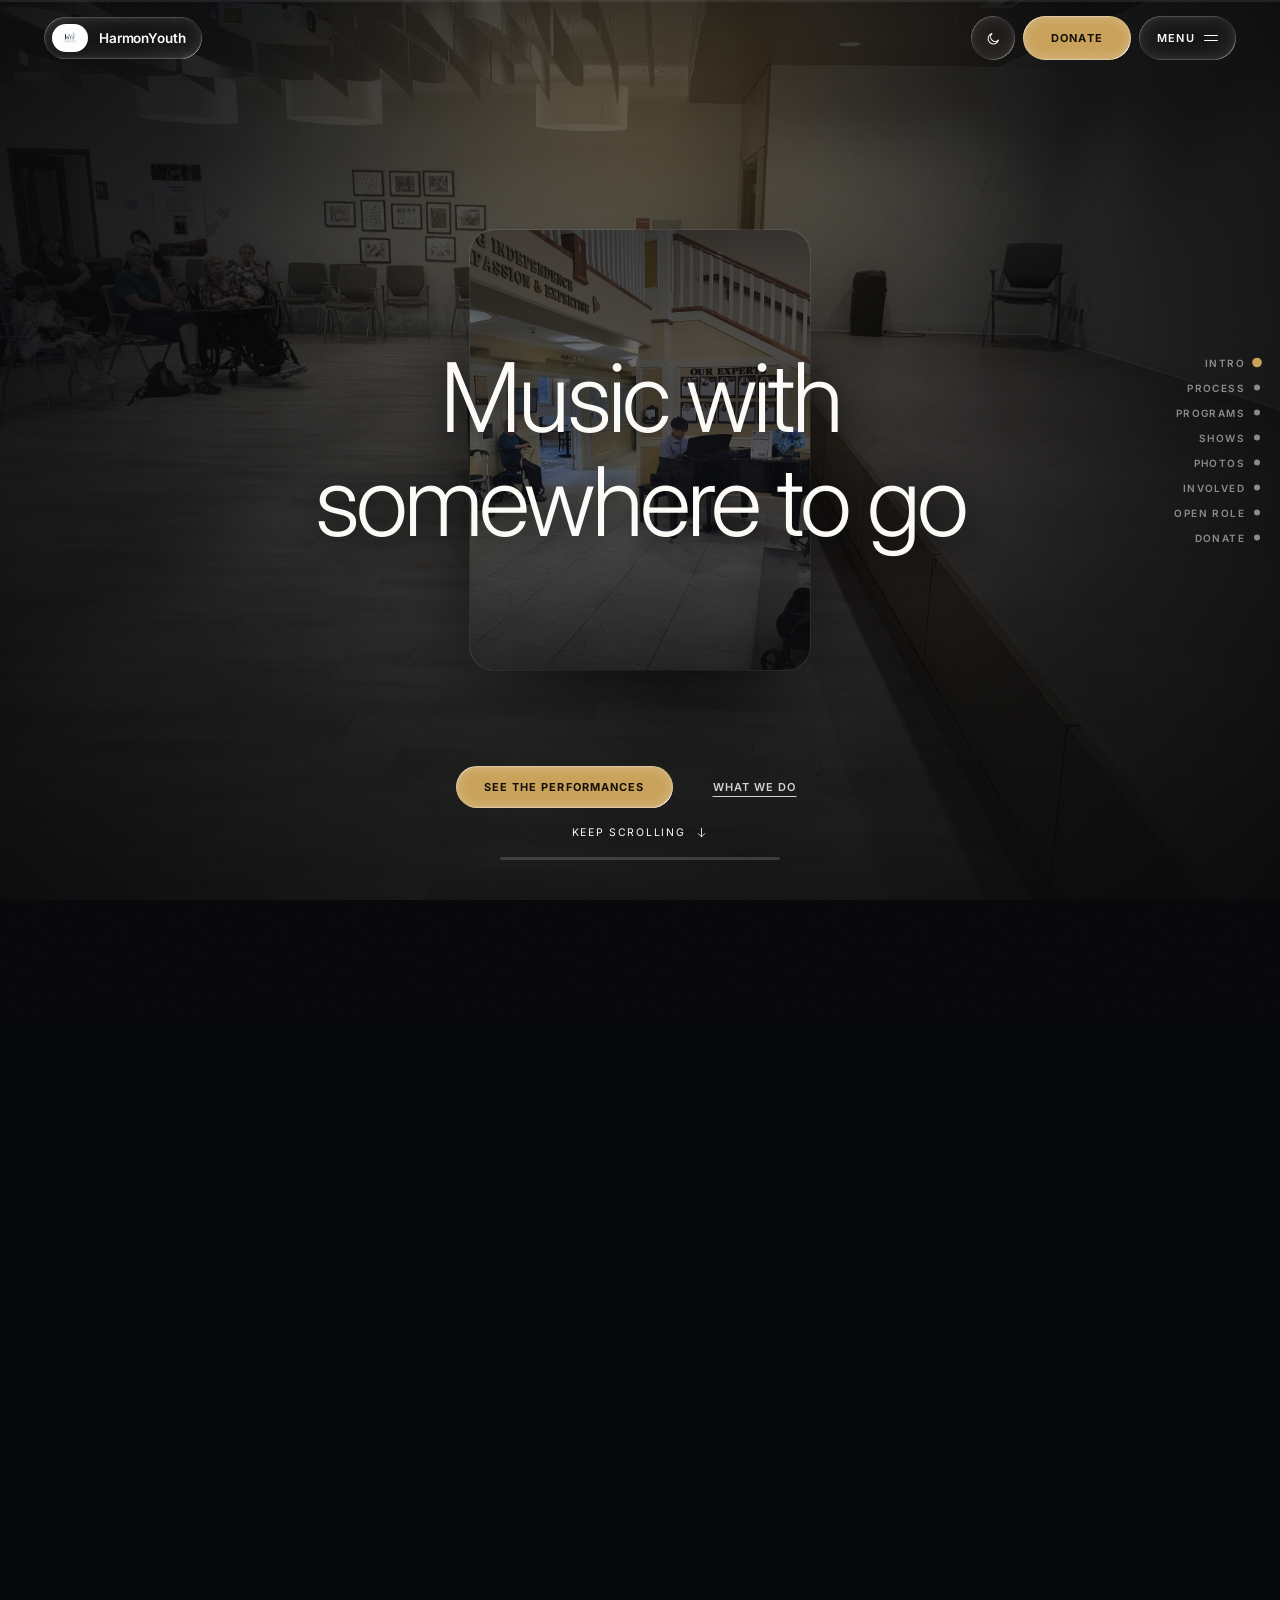
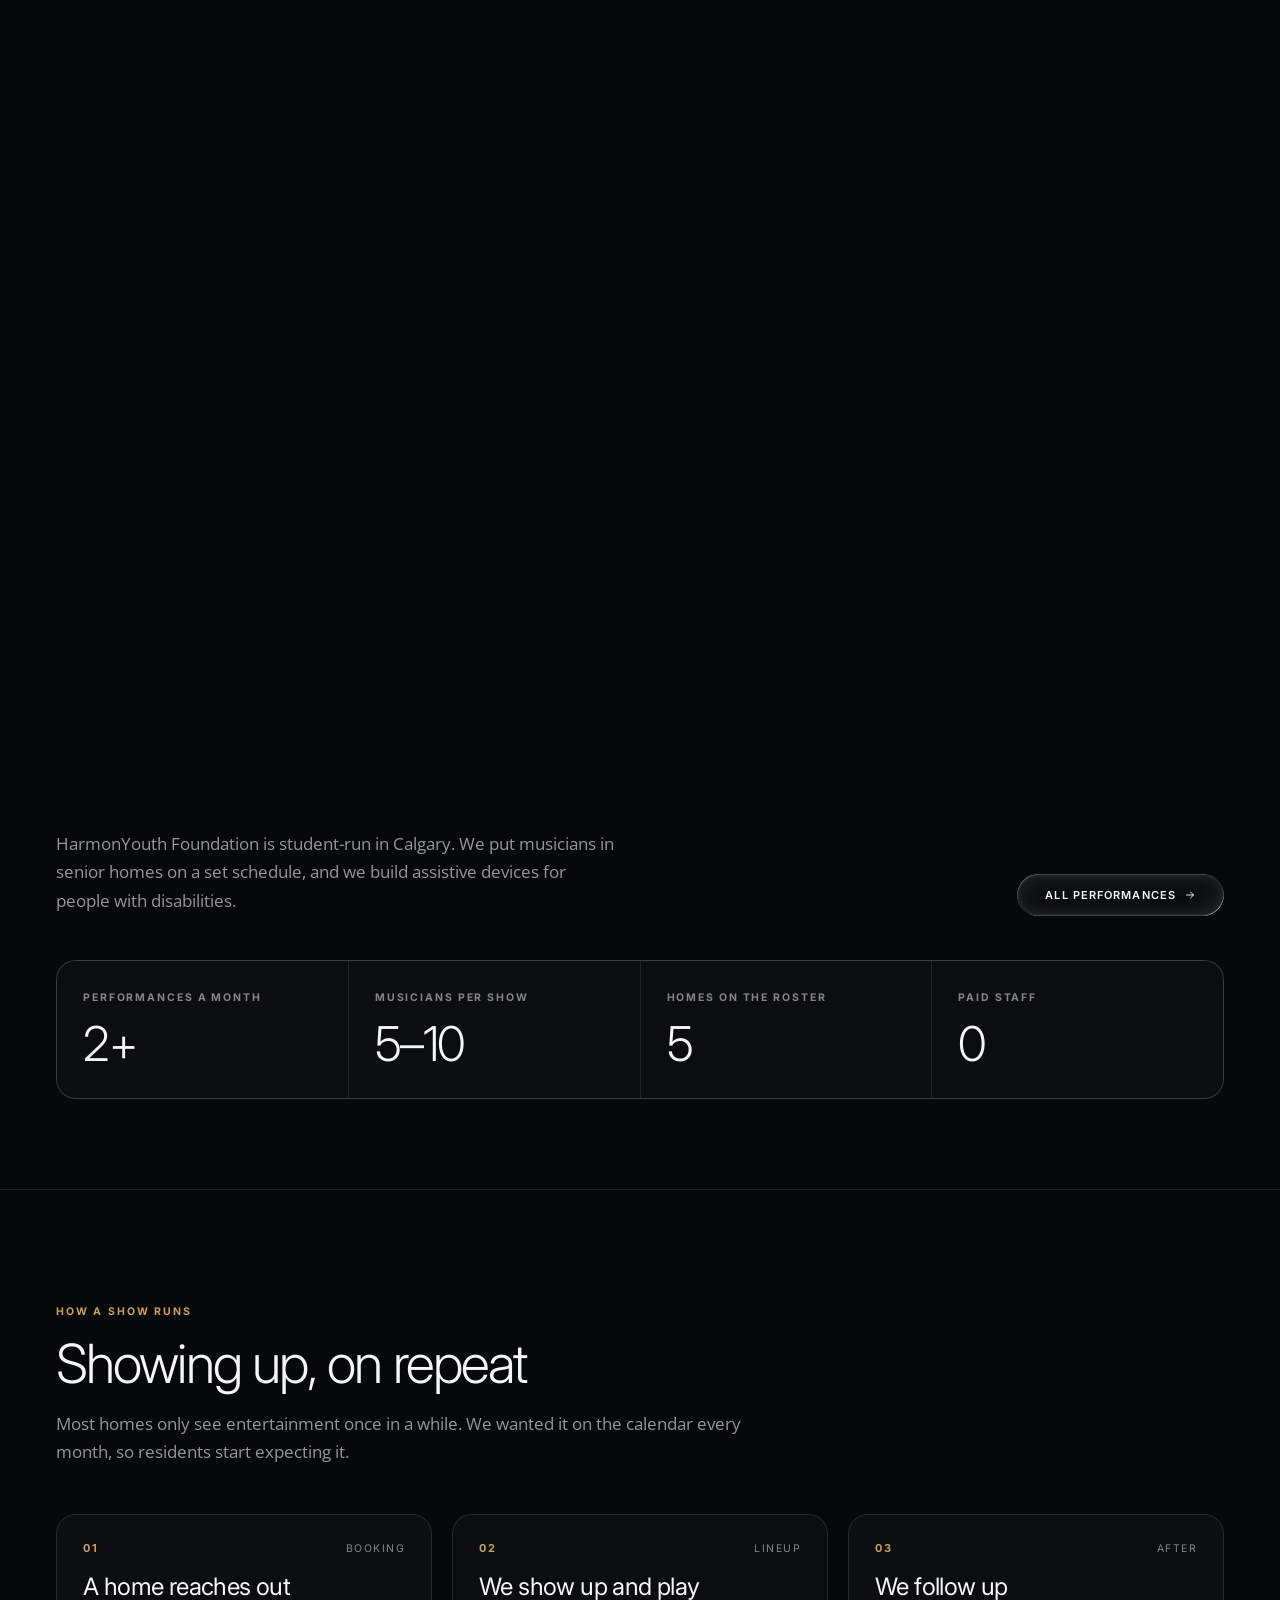
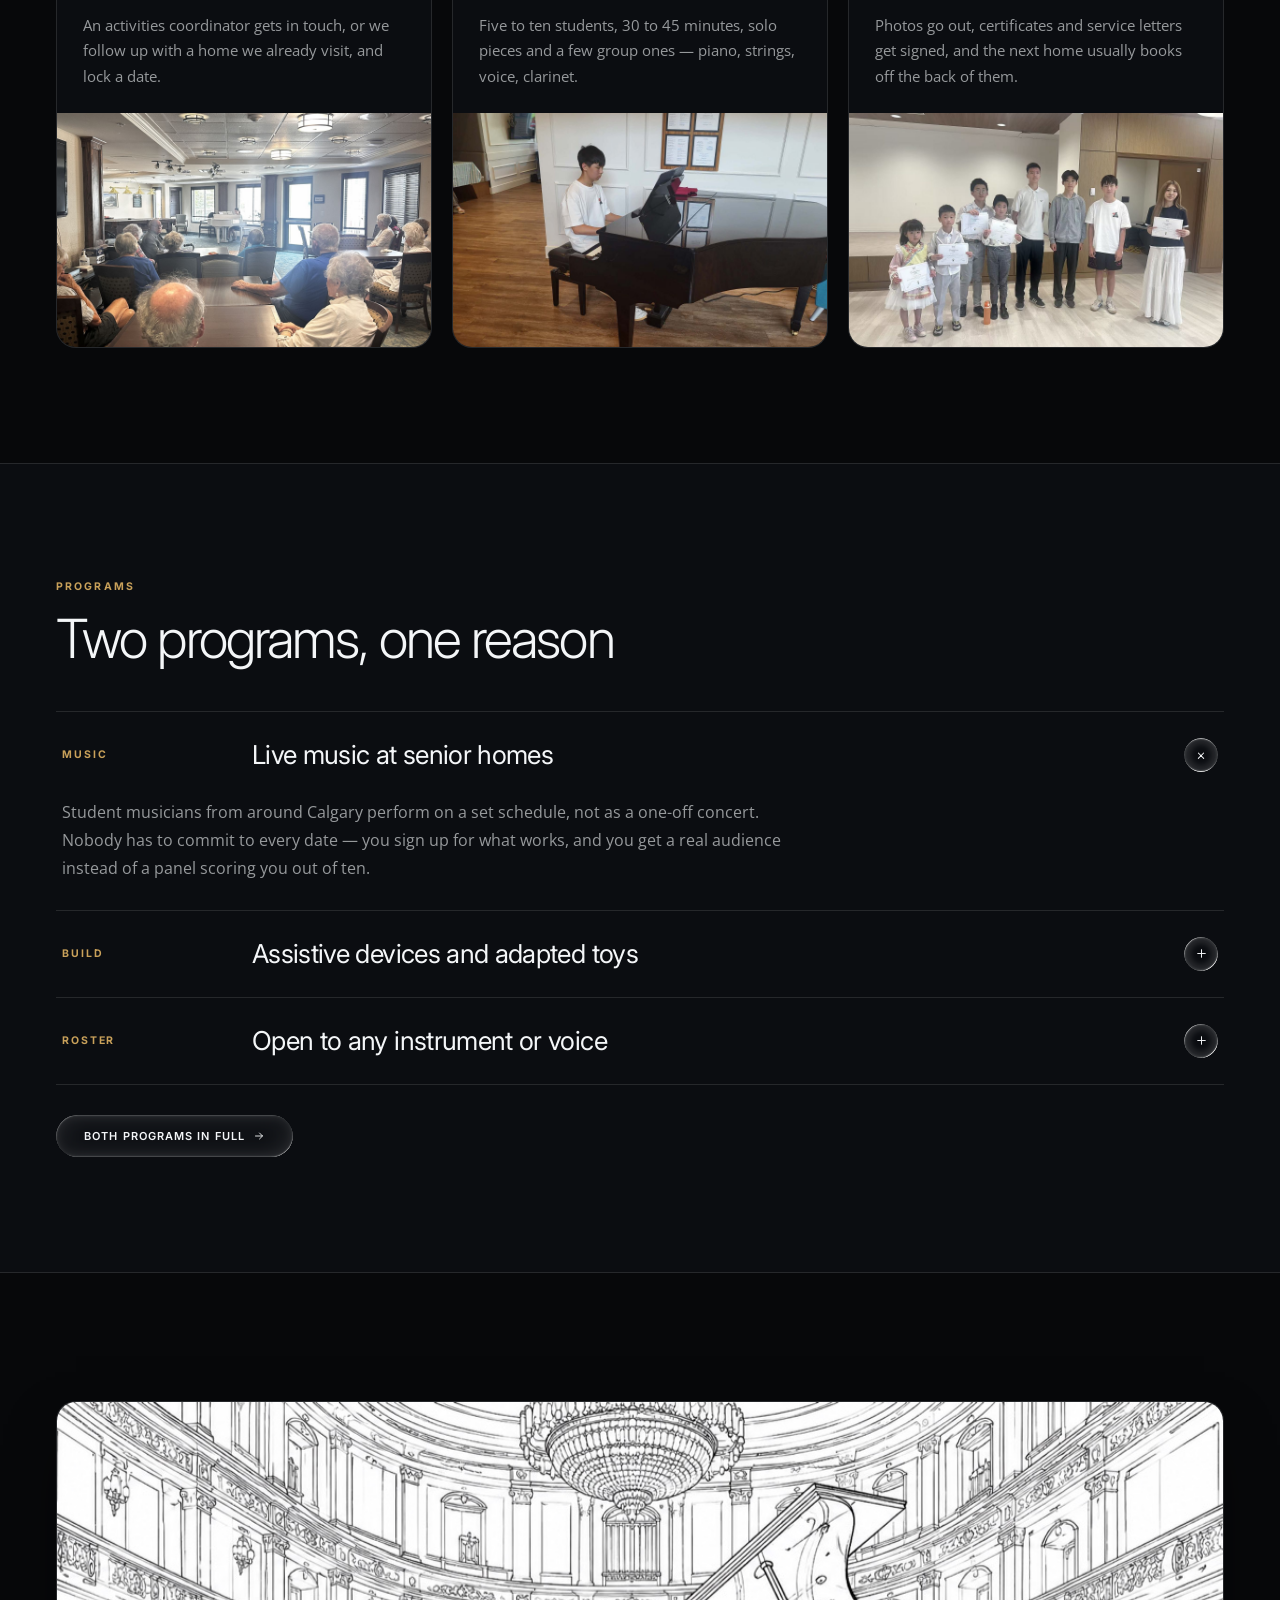
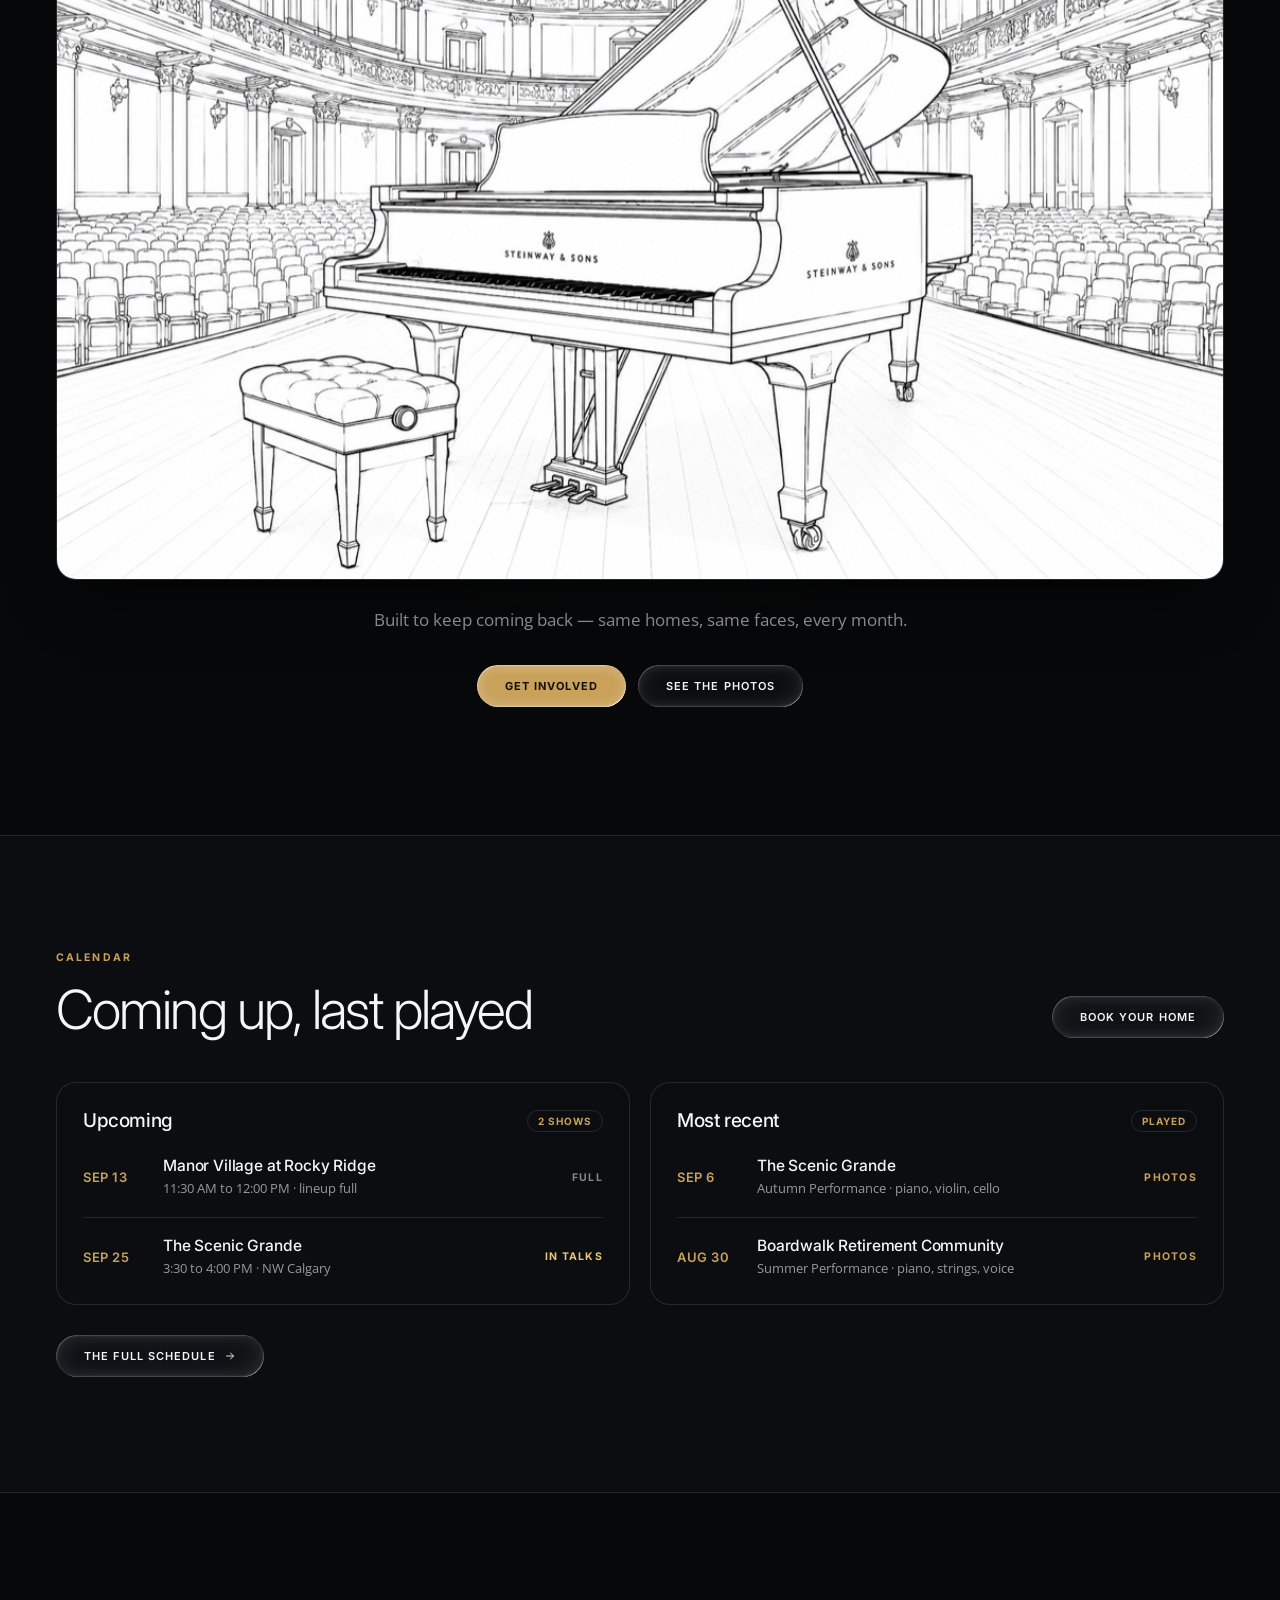
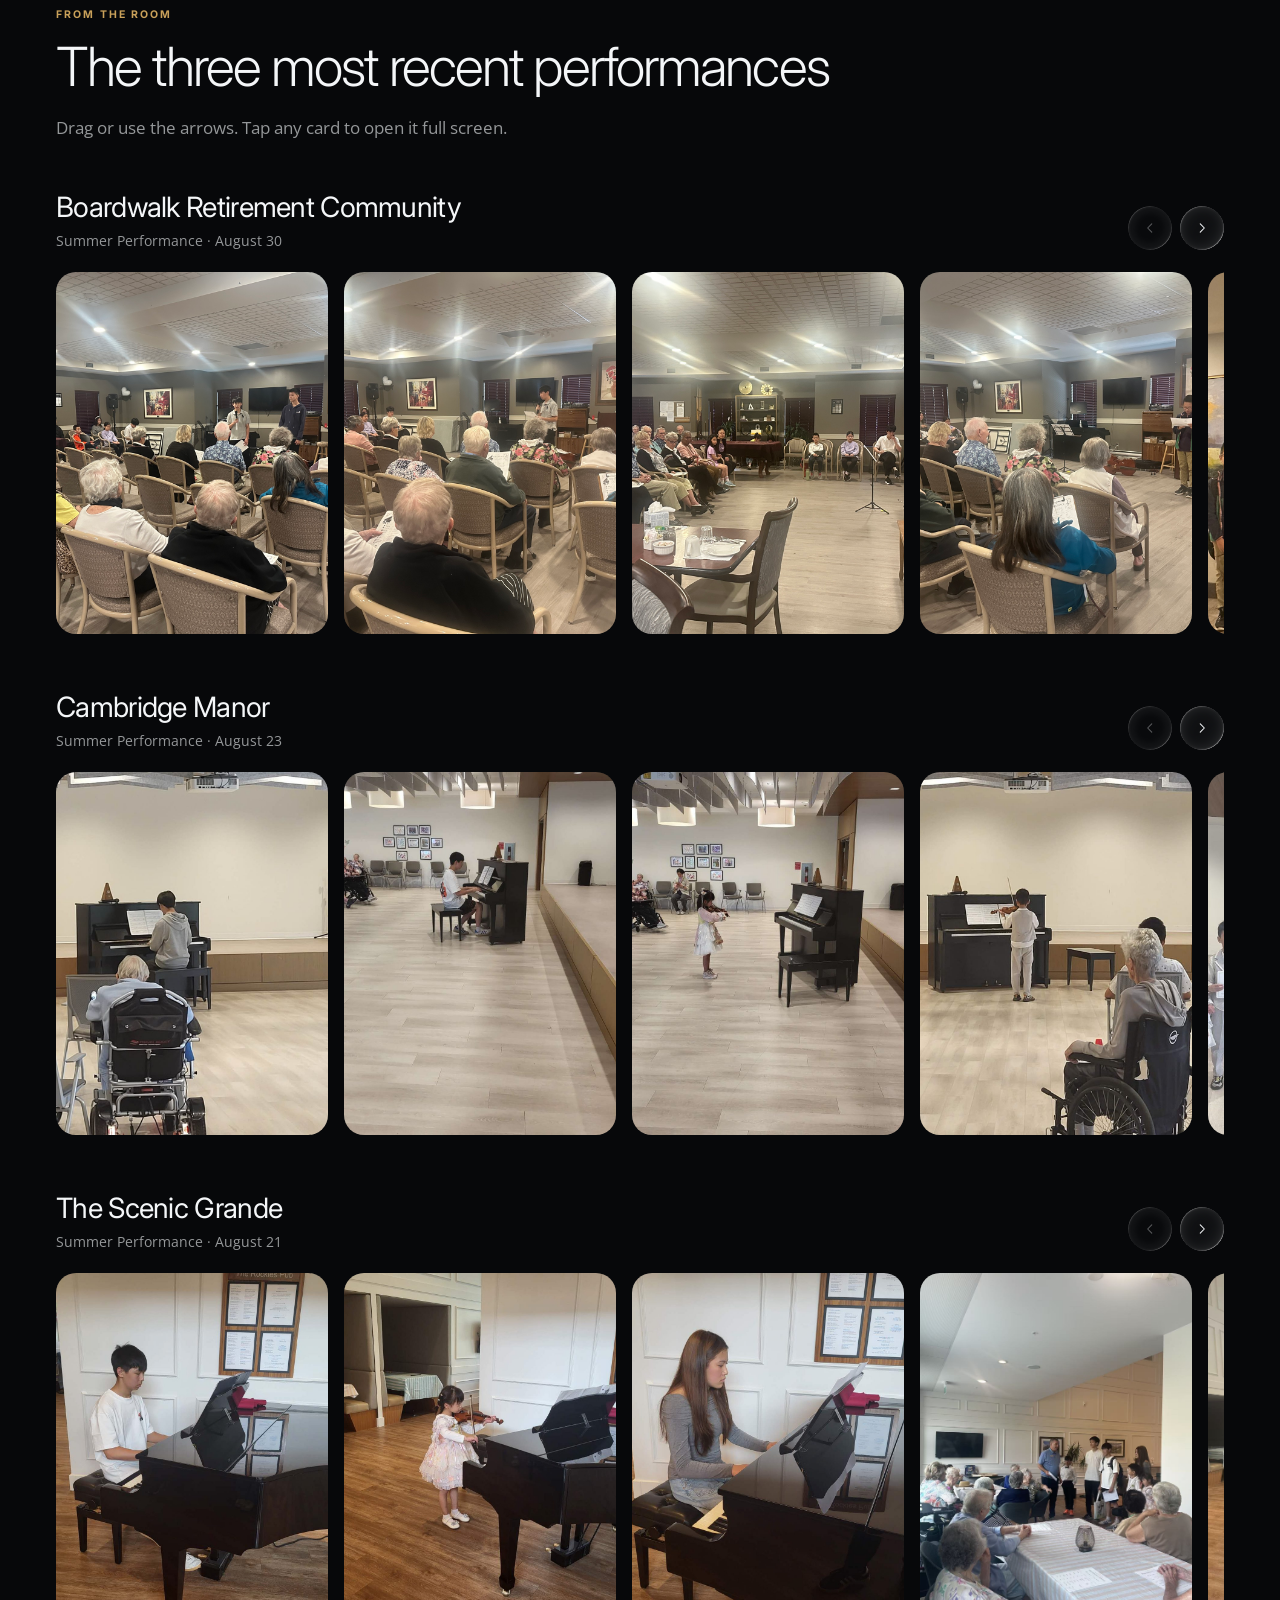
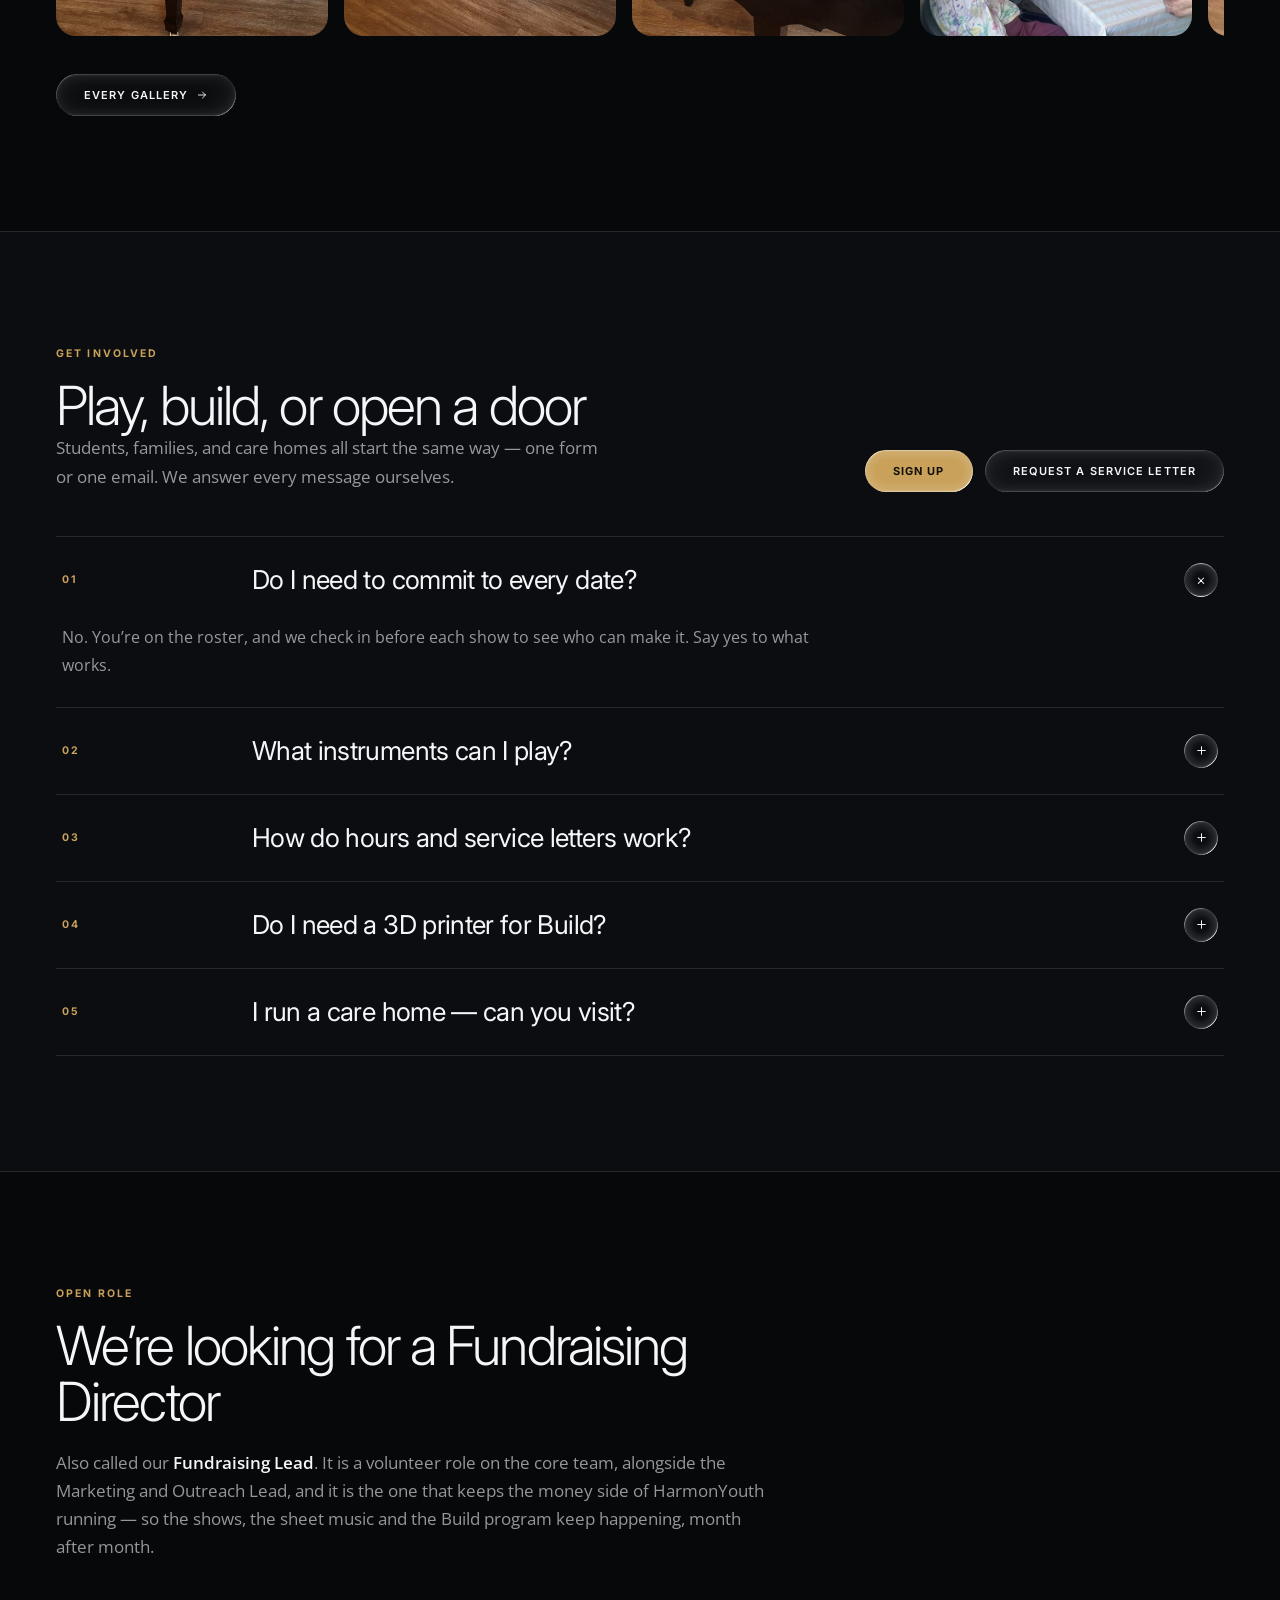
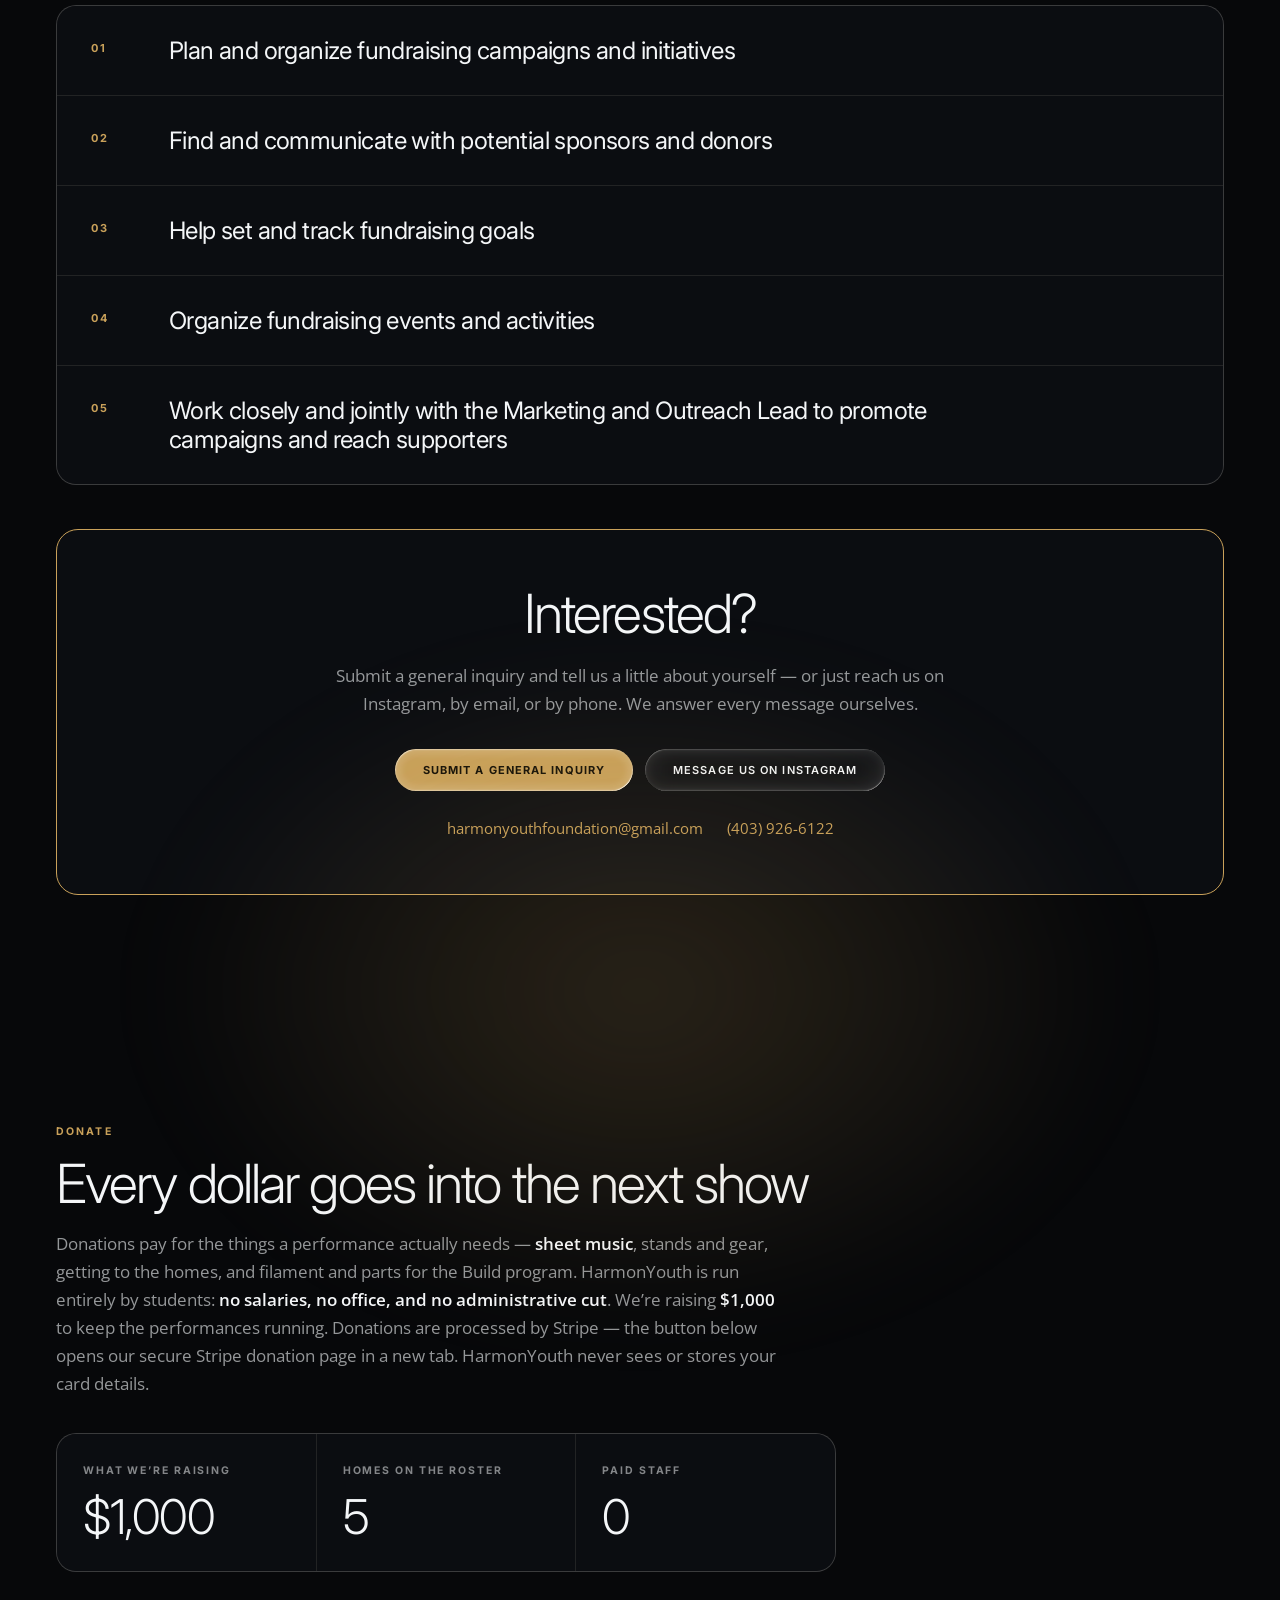
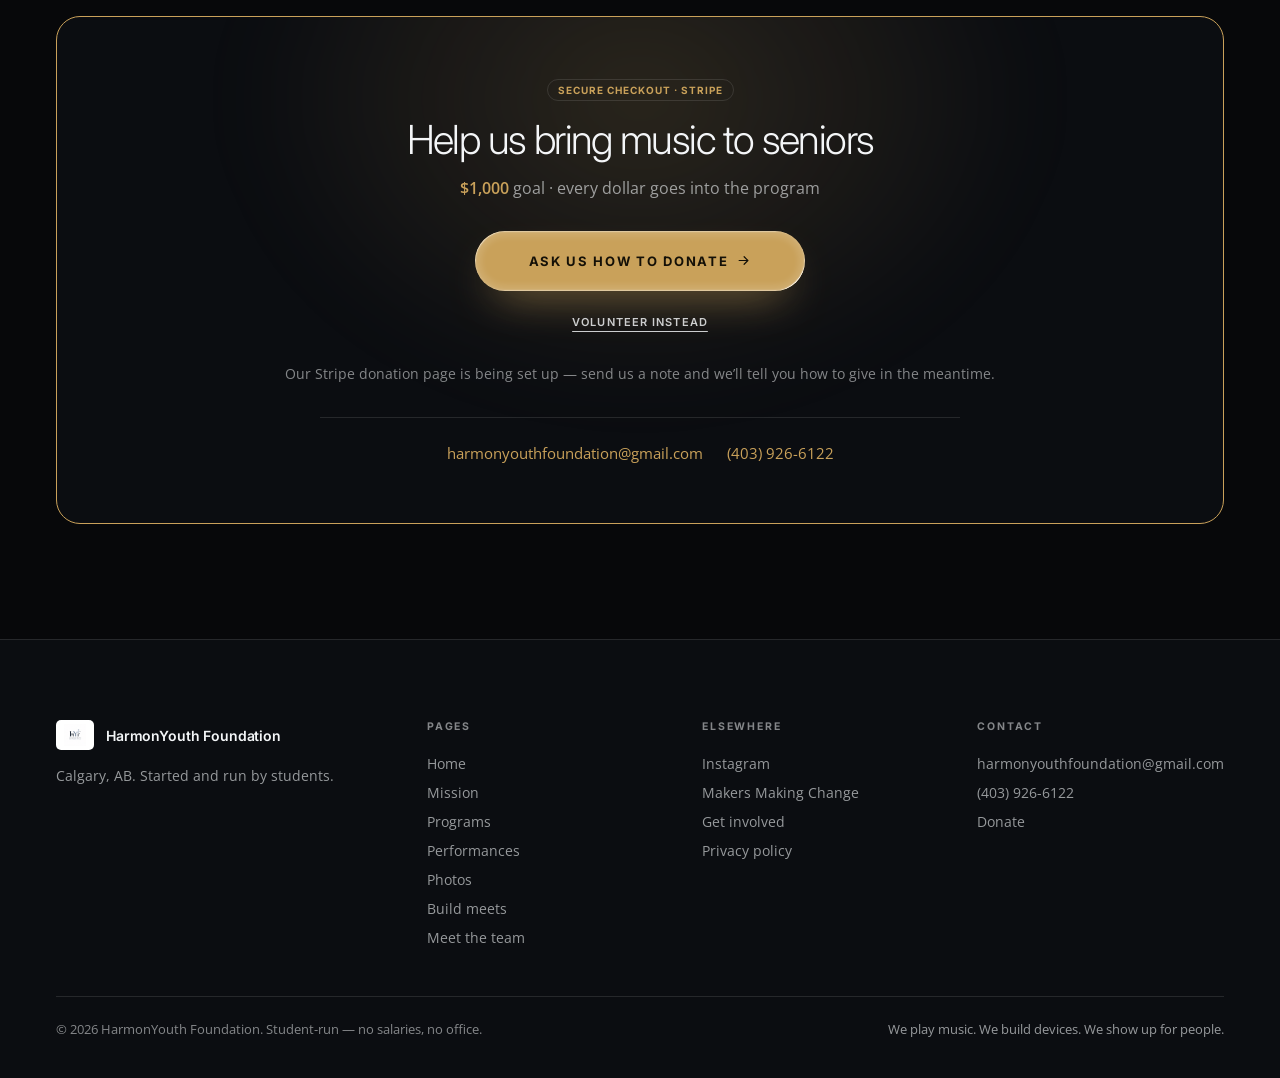
==== commit e17dc31b: "commit" ====
--- a/index.html
+++ b/index.html
@@ -12,8 +12,8 @@
 <link rel="preconnect" href="https://fonts.googleapis.com">
 <link rel="preconnect" href="https://fonts.gstatic.com" crossorigin>
 <link href="https://fonts.googleapis.com/css2?family=Inter:wght@300;400;500;600;700&family=Open+Sans:wght@400;500;600&display=swap" rel="stylesheet">
-<link rel="stylesheet" href="styles.css?v=5">
-<script defer src="site.js?v=5"></script>
+<link rel="stylesheet" href="styles.css?v=7">
+<script defer src="site.js?v=7"></script>
 </head>
 <body data-page="index.html">
 <a class="skip" href="#main">Skip to content</a>
@@ -75,7 +75,7 @@
     </div>
   </div>
 </header>
-<div class="dotrail" aria-hidden="true"><a href="#hero" data-dot="hero"><span class="lbl">Intro</span><i></i></a><a href="#process" data-dot="process"><span class="lbl">Process</span><i></i></a><a href="#programs" data-dot="programs"><span class="lbl">Programs</span><i></i></a><a href="#shows" data-dot="shows"><span class="lbl">Shows</span><i></i></a><a href="#gallery" data-dot="gallery"><span class="lbl">Photos</span><i></i></a><a href="#involved" data-dot="involved"><span class="lbl">Involved</span><i></i></a><a href="#support" data-dot="support"><span class="lbl">Donate</span><i></i></a></div><main id="main"><div class="hero-scene" data-hero-scene><section id="hero" class="hero" data-hero>
+<div class="dotrail" aria-hidden="true"><a href="#hero" data-dot="hero"><span class="lbl">Intro</span><i></i></a><a href="#process" data-dot="process"><span class="lbl">Process</span><i></i></a><a href="#programs" data-dot="programs"><span class="lbl">Programs</span><i></i></a><a href="#shows" data-dot="shows"><span class="lbl">Shows</span><i></i></a><a href="#gallery" data-dot="gallery"><span class="lbl">Photos</span><i></i></a><a href="#involved" data-dot="involved"><span class="lbl">Involved</span><i></i></a><a href="#recruiting" data-dot="recruiting"><span class="lbl">Open role</span><i></i></a><a href="#support" data-dot="support"><span class="lbl">Donate</span><i></i></a></div><main id="main"><div class="hero-scene" data-hero-scene><section id="hero" class="hero" data-hero>
   <img class="hero-bg" src="cambridgemanor-aug23-3.jpg" alt="" aria-hidden="true">
   <div class="hero-shade" data-hero-shade></div>
   <div class="hero-halo" aria-hidden="true"></div>
@@ -104,7 +104,7 @@
       <p>HarmonYouth Foundation is student-run in Calgary. We put musicians in senior homes on a set schedule, and we build assistive devices for people with disabilities.</p>
       <a href="performances.html" class="btn" ><span class="ring"></span><span class="blur"></span><span class="btn-label">All performances</span><svg width="12" height="12" viewBox="0 0 24 24" fill="none"><path d="M5 12h14M13 6l6 6-6 6" stroke="currentColor" stroke-width="1.8" stroke-linecap="round" stroke-linejoin="round"/></svg></a>
     </div>
-    <div class="stat-strip"><div class="stat" data-reveal><div class="k">Performances a month</div><div class="v">2+</div></div><div class="stat" data-reveal><div class="k">Musicians per show</div><div class="v">5&ndash;10</div></div><div class="stat" data-reveal><div class="k">Homes on the roster</div><div class="v">5</div></div><div class="stat" data-reveal><div class="k">Of donations passed on</div><div class="v">100%</div></div></div>
+    <div class="stat-strip"><div class="stat" data-reveal><div class="k">Performances a month</div><div class="v">2+</div></div><div class="stat" data-reveal><div class="k">Musicians per show</div><div class="v">5&ndash;10</div></div><div class="stat" data-reveal><div class="k">Homes on the roster</div><div class="v">5</div></div><div class="stat" data-reveal><div class="k">Paid staff</div><div class="v">0</div></div></div>
   </div>
 </section><section id="process" class="sec">
   <div class="wrap">
@@ -260,35 +260,52 @@
   <div class="acc-body" data-acc-body><p>Yes &mdash; email us and we&rsquo;ll find a date. All we need is a common room and a piano, or space for one.</p></div>
 </div></div>
   </div>
+</section><section id="recruiting" class="sec">
+  <div class="wrap">
+    <div class="sec-head" data-reveal>
+      <div class="eyebrow">Open role</div>
+      <h2 class="display">We&rsquo;re looking for a Fundraising Director</h2>
+      <p class="lede">Also called our <strong style="color:var(--text);font-weight:600">Fundraising Lead</strong>. It is a volunteer role on the core team, alongside the Marketing and Outreach Lead, and it is the one that keeps the money side of HarmonYouth running &mdash; so the shows, the sheet music and the Build program keep happening, month after month.</p>
+    </div>
+    <div class="numbered">
+      <div class="row" data-reveal><div class="no">01</div><div class="prose"><h3>Plan and organize fundraising campaigns and initiatives</h3></div></div>
+      <div class="row" data-reveal><div class="no">02</div><div class="prose"><h3>Find and communicate with potential sponsors and donors</h3></div></div>
+      <div class="row" data-reveal><div class="no">03</div><div class="prose"><h3>Help set and track fundraising goals</h3></div></div>
+      <div class="row" data-reveal><div class="no">04</div><div class="prose"><h3>Organize fundraising events and activities</h3></div></div>
+      <div class="row" data-reveal><div class="no">05</div><div class="prose"><h3>Work closely and jointly with the Marketing and Outreach Lead to promote campaigns and reach supporters</h3></div></div>
+    </div>
+    <div class="callout" data-reveal>
+      <h2 class="display" style="margin-top:0">Interested?</h2>
+      <p>Submit a general inquiry and tell us a little about yourself &mdash; or just reach us on Instagram, by email, or by phone. We answer every message ourselves.</p>
+      <div class="btn-row" style="justify-content:center"><a href="get-involved.html#other" class="btn btn-accent" ><span class="ring"></span><span class="btn-label">Submit a general inquiry</span></a> <a href="https://instagram.com/harmonyouthfoundation" class="btn" target="_blank" rel="noopener"><span class="ring"></span><span class="blur"></span><span class="btn-label">Message us on Instagram</span></a></div>
+      <div class="contact-inline" style="justify-content:center"><a href="mailto:harmonyouthfoundation@gmail.com">harmonyouthfoundation@gmail.com</a><a href="tel:+14039266122">(403) 926-6122</a></div>
+    </div>
+  </div>
 </section><section id="support" class="sec">
   <div class="glow" aria-hidden="true"></div>
   <div class="wrap">
     <div class="sec-head" data-reveal>
       <div class="eyebrow">Donate</div>
-      <h2 class="display">Every dollar leaves our hands</h2>
-      <p class="lede">All proceeds and donations go to the <strong style="color:var(--text);font-weight:600">hospitals</strong> and <strong style="color:var(--text);font-weight:600">senior homes</strong> we support. HarmonYouth takes none of the money &mdash; 100% of it is passed on. We&rsquo;re raising <strong style="color:var(--text);font-weight:600">$1,000</strong> for the hospital and the local care homes we support. Donations are collected through our GoFundMe campaign &mdash; the button below opens it in a new tab. There is no separate checkout on this site.</p>
-      <div class="stat-strip" style="margin-top:34px"><div class="stat" data-reveal><div class="k">What we&rsquo;re raising</div><div class="v">$1,000</div></div><div class="stat" data-reveal><div class="k">Shows played so far</div><div class="v">12</div></div><div class="stat" data-reveal><div class="k">Homes on the roster</div><div class="v">5</div></div><div class="stat" data-reveal><div class="k">Of donations passed on</div><div class="v">100%</div></div></div>
+      <h2 class="display">Every dollar goes into the next show</h2>
+      <p class="lede">Donations pay for the things a performance actually needs &mdash; <strong style="color:var(--text);font-weight:600">sheet music</strong>, stands and gear, getting to the homes, and filament and parts for the Build program. HarmonYouth is run entirely by students: <strong style="color:var(--text);font-weight:600">no salaries, no office, and no administrative cut</strong>. We&rsquo;re raising <strong style="color:var(--text);font-weight:600">$1,000</strong> to keep the performances running. Donations are processed by Stripe &mdash; the button below opens our secure Stripe donation page in a new tab. HarmonYouth never sees or stores your card details.</p>
+      <div class="stat-strip" style="margin-top:34px"><div class="stat" data-reveal><div class="k">What we&rsquo;re raising</div><div class="v">$1,000</div></div><div class="stat" data-reveal><div class="k">Homes on the roster</div><div class="v">5</div></div><div class="stat" data-reveal><div class="k">Paid staff</div><div class="v">0</div></div></div>
     </div>
     <div class="donate-cta" data-reveal>
       <div class="dc-glow" aria-hidden="true"></div>
-      <span class="pill">Live campaign &middot; GoFundMe</span>
+      <span class="pill">Secure checkout &middot; Stripe</span>
       <div class="dc-title">Help us bring music to seniors</div>
-      <div class="dc-goal"><strong>$1,000</strong> goal &middot; <strong>100&#37;</strong> passed on to the homes and the hospital</div>
+      <div class="dc-goal"><strong>$1,000</strong> goal &middot; every dollar goes into the program</div>
       <div class="dc-actions">
-        <a href="https://www.gofundme.com/f/help-harmonyouth-foundation-bring-music-to-seniors" class="btn btn-accent btn-xl" target="_blank" rel="noopener">
+        <a href="get-involved.html#other" class="btn btn-accent btn-xl" data-stripe-donate>
           <span class="ring"></span>
-          <span class="btn-label">Donate on GoFundMe</span>
+          <span class="btn-label" data-stripe-label="Donate with Stripe">Ask us how to donate</span>
           <svg width="15" height="15" viewBox="0 0 24 24" fill="none" aria-hidden="true"><path d="M5 12h14M13 6l6 6-6 6" stroke="currentColor" stroke-width="1.9" stroke-linecap="round" stroke-linejoin="round"/></svg>
         </a>
         <a href="get-involved.html" class="btn btn-ghost"><span class="btn-label">Volunteer instead</span></a>
       </div>
-      <p class="dc-note">Opens gofundme.com in a new tab. There is no separate checkout on this site.</p>
+      <p class="dc-note" data-stripe-note="Opens Stripe&rsquo;s secure donation page in a new tab. HarmonYouth never sees or stores your card details.">Our Stripe donation page is being set up &mdash; send us a note and we&rsquo;ll tell you how to give in the meantime.</p>
       <div class="dc-rule" aria-hidden="true"></div>
       <div class="dc-foot">
-        <div class="dc-scan">
-          <img src="gofundme-qr.png" alt="QR code to the HarmonYouth GoFundMe campaign" width="76" height="76" loading="lazy">
-          <div><div class="t">Scan to donate</div><div class="d">Opens the same campaign on your phone.</div></div>
-        </div>
         <div class="dc-contact">
           <a href="mailto:harmonyouthfoundation@gmail.com">harmonyouthfoundation@gmail.com</a>
           <a href="tel:+14039266122">(403) 926-6122</a>
@@ -322,7 +339,6 @@
         <div class="h">Elsewhere</div>
         <a href="https://instagram.com/harmonyouthfoundation" target="_blank" rel="noopener">Instagram</a>
         <a href="https://www.makersmakingchange.com/" target="_blank" rel="noopener">Makers Making Change</a>
-        <a href="https://www.gofundme.com/f/help-harmonyouth-foundation-bring-music-to-seniors" target="_blank" rel="noopener">GoFundMe</a>
         <a href="get-involved.html">Get involved</a>
         <a href="privacy.html">Privacy policy</a>
       </div>
@@ -334,7 +350,7 @@
       </div>
     </div>
     <div class="footer-bottom">
-      <span>&copy; 2026 HarmonYouth Foundation. All donations passed on in full.</span>
+      <span>&copy; 2026 HarmonYouth Foundation. Student-run &mdash; no salaries, no office.</span>
       <span class="slogan">We play music. We build devices. We show up for people.</span>
     </div>
   </div>
--- a/styles.css
+++ b/styles.css
@@ -378,6 +378,11 @@
 .founder-photo.empty span{font-family:'Inter',sans-serif;font-size:11px;letter-spacing:.16em;text-transform:uppercase;color:var(--faint)}
 .bio-pending{color:var(--faint)!important;font-style:italic}
 .founder-body h3{margin:14px 0 0;font-size:clamp(22px,2.8vw,32px);font-weight:400;letter-spacing:-.03em;line-height:1.15}
+/* The role IS the heading now. The old pattern was a small grey .card-tag above a
+   one-line personal headline ("Co-founded by someone who'd rather play for a room
+   than for a grade"); Adam cut those headlines on Sep 10, 2026 so the job title
+   carries the card. It is the first child, so it loses the 14px top margin. */
+.founder-body h3.founder-role{margin-top:0}
 .founder-body p{margin:18px 0 0;font-size:16px;line-height:1.75;color:var(--muted)}
 .founder-sig{margin-top:24px;padding-top:18px;border-top:1px solid var(--line);font-family:'Inter',sans-serif;font-size:13px;color:var(--text)}
 .founder-sig span{display:block;margin-top:4px;font-size:11.5px;letter-spacing:.1em;text-transform:uppercase;color:var(--faint);font-weight:600}
@@ -445,7 +450,7 @@
 .qr .d{margin-top:8px;font-size:14px;line-height:1.6;color:var(--muted)}
 
 /* ---------- donate CTA ----------
-   Replaces the old two-column GoFundMe iframe + QR grid. That grid mismatched
+   Replaces the old two-column donation-iframe + QR grid. That grid mismatched
    its column heights (short embed, tall panel) and left a dead gap on the right.
    One centred card, one big button, and the scan/contact routes demoted to a
    slim footer row underneath, so there is nothing left to fall out of balance. */
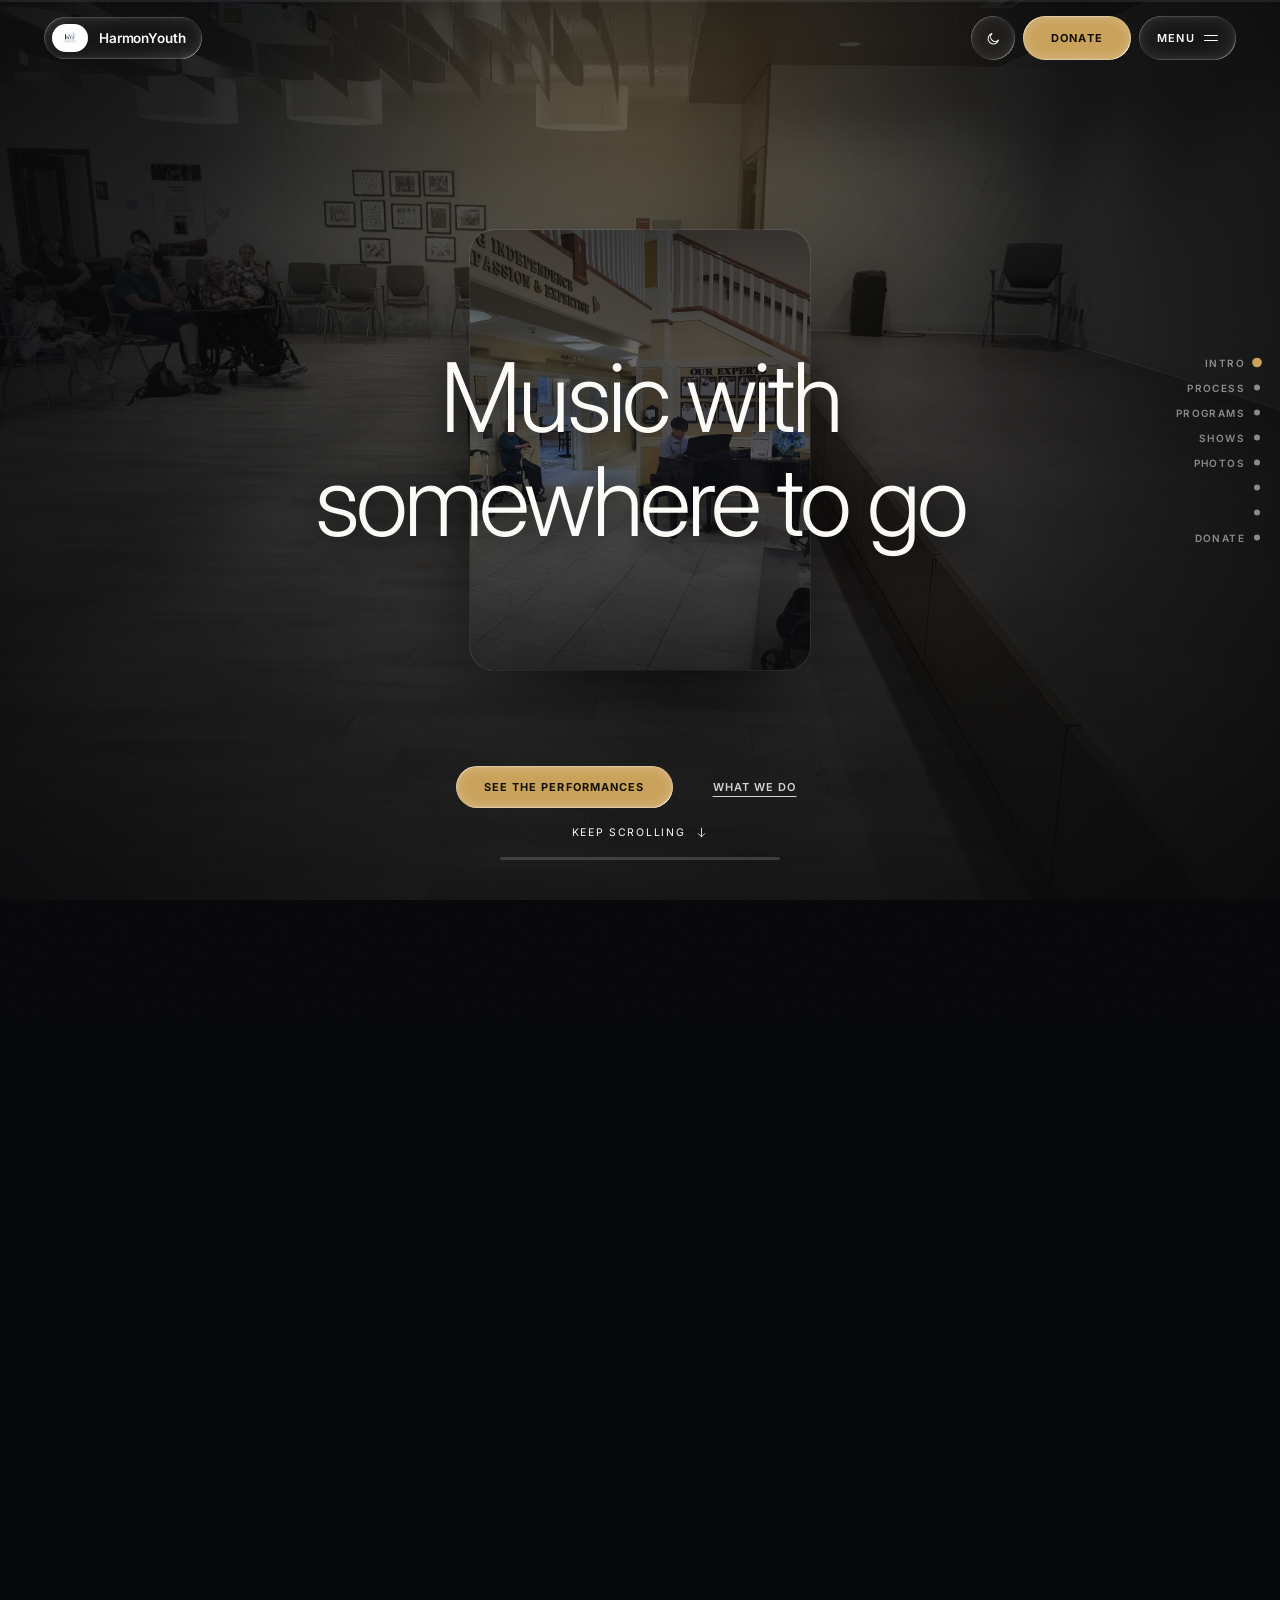
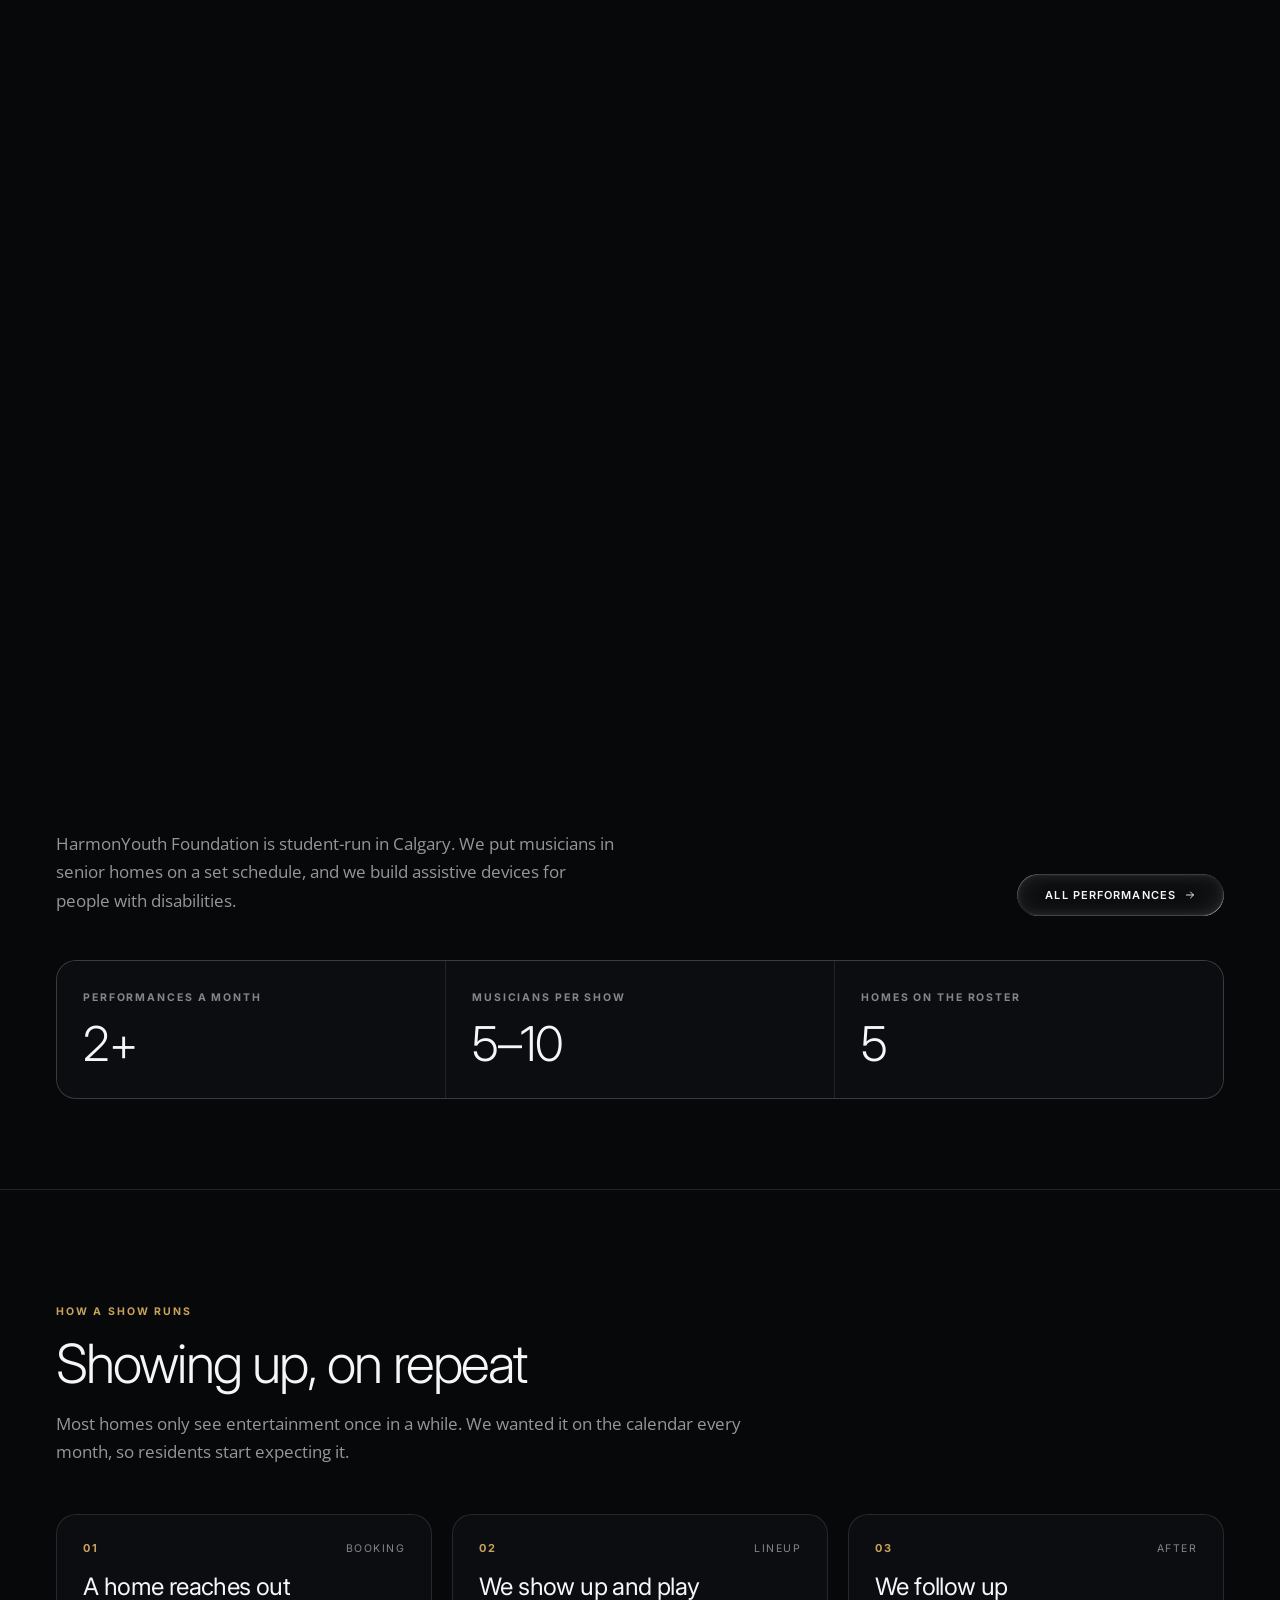
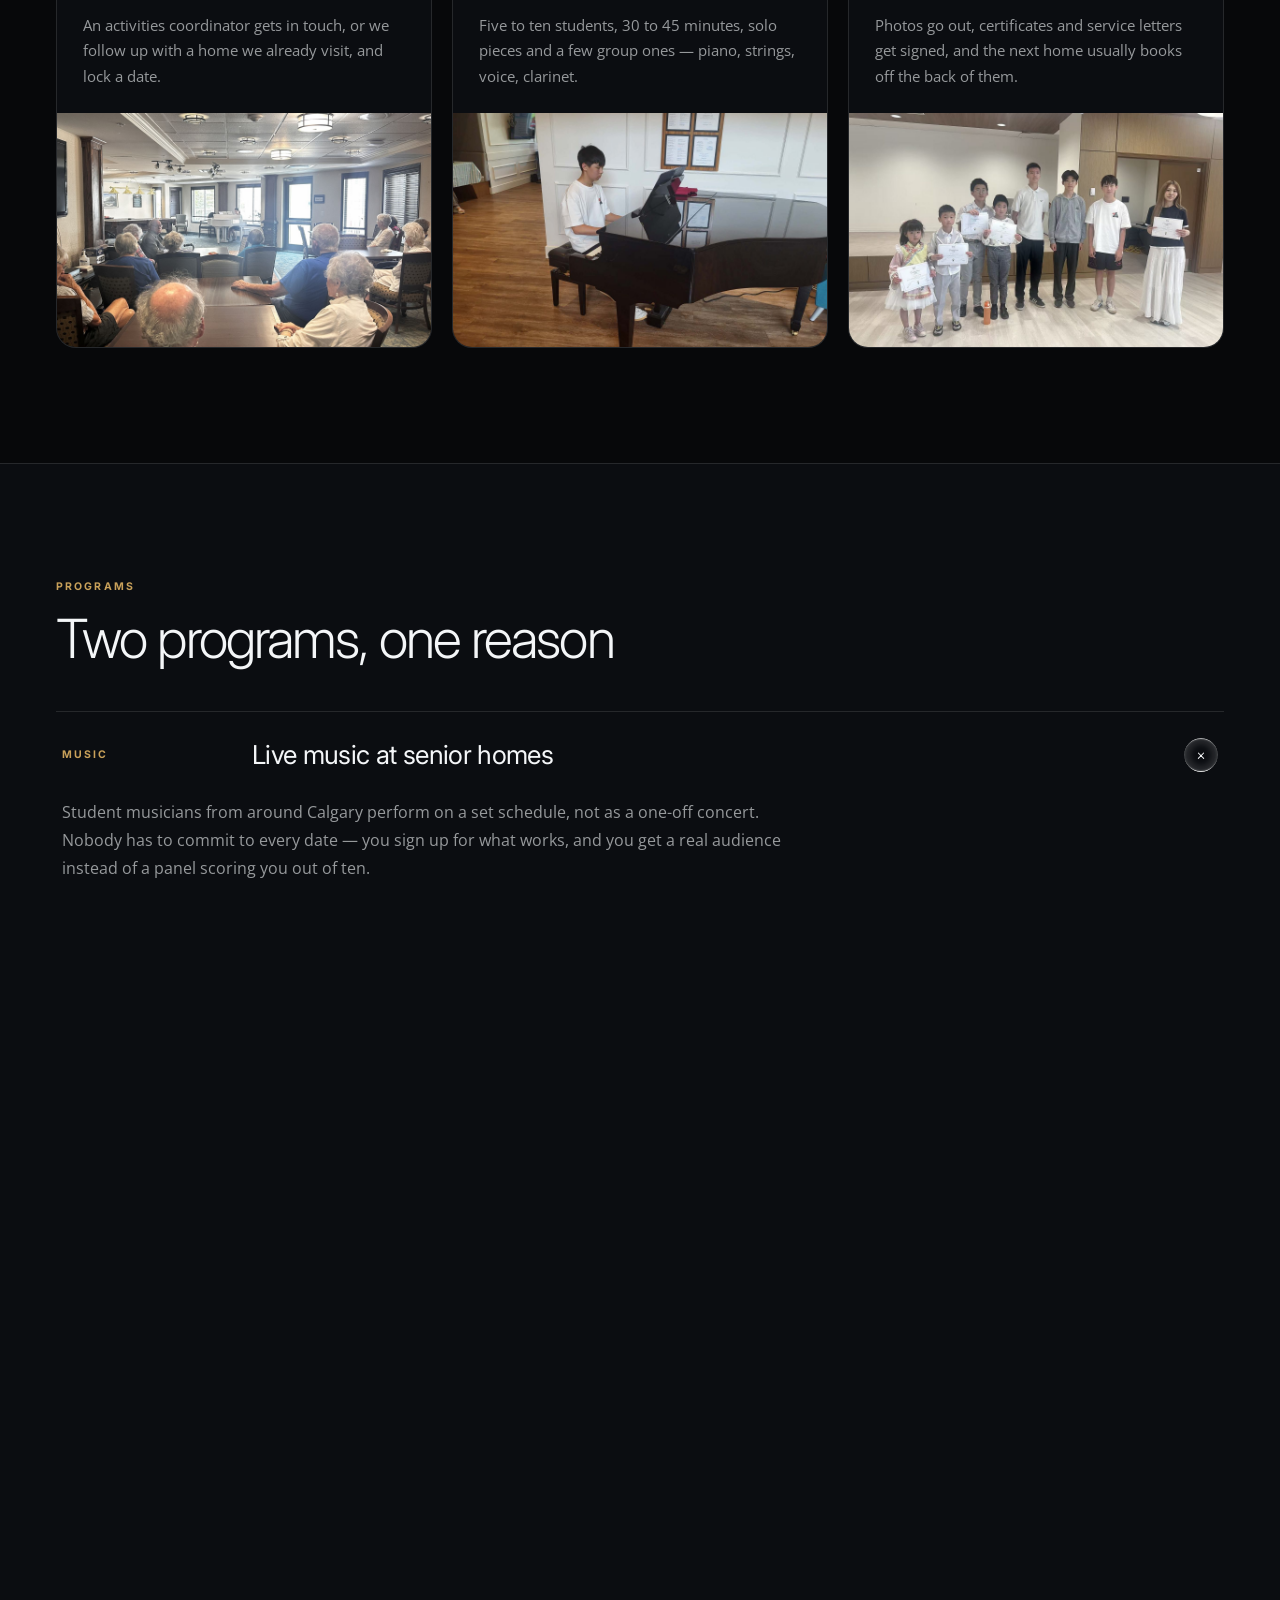
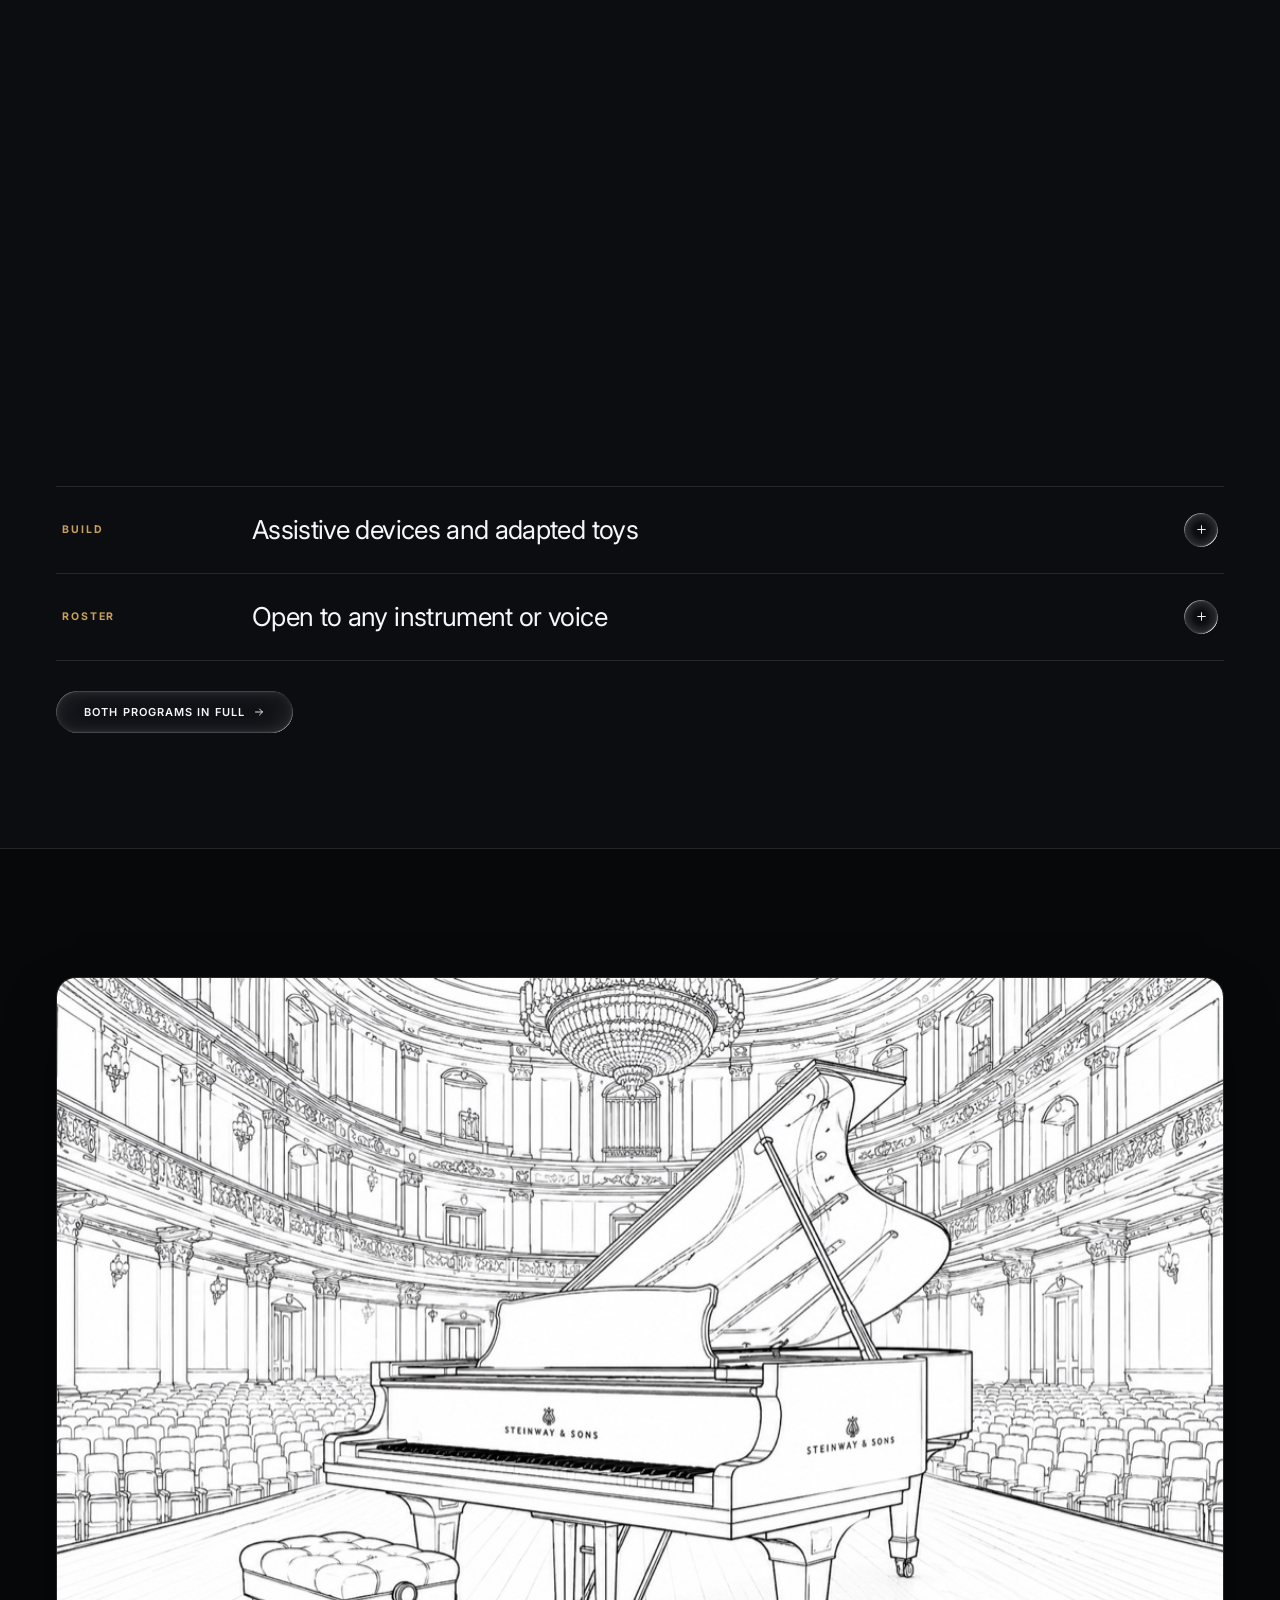
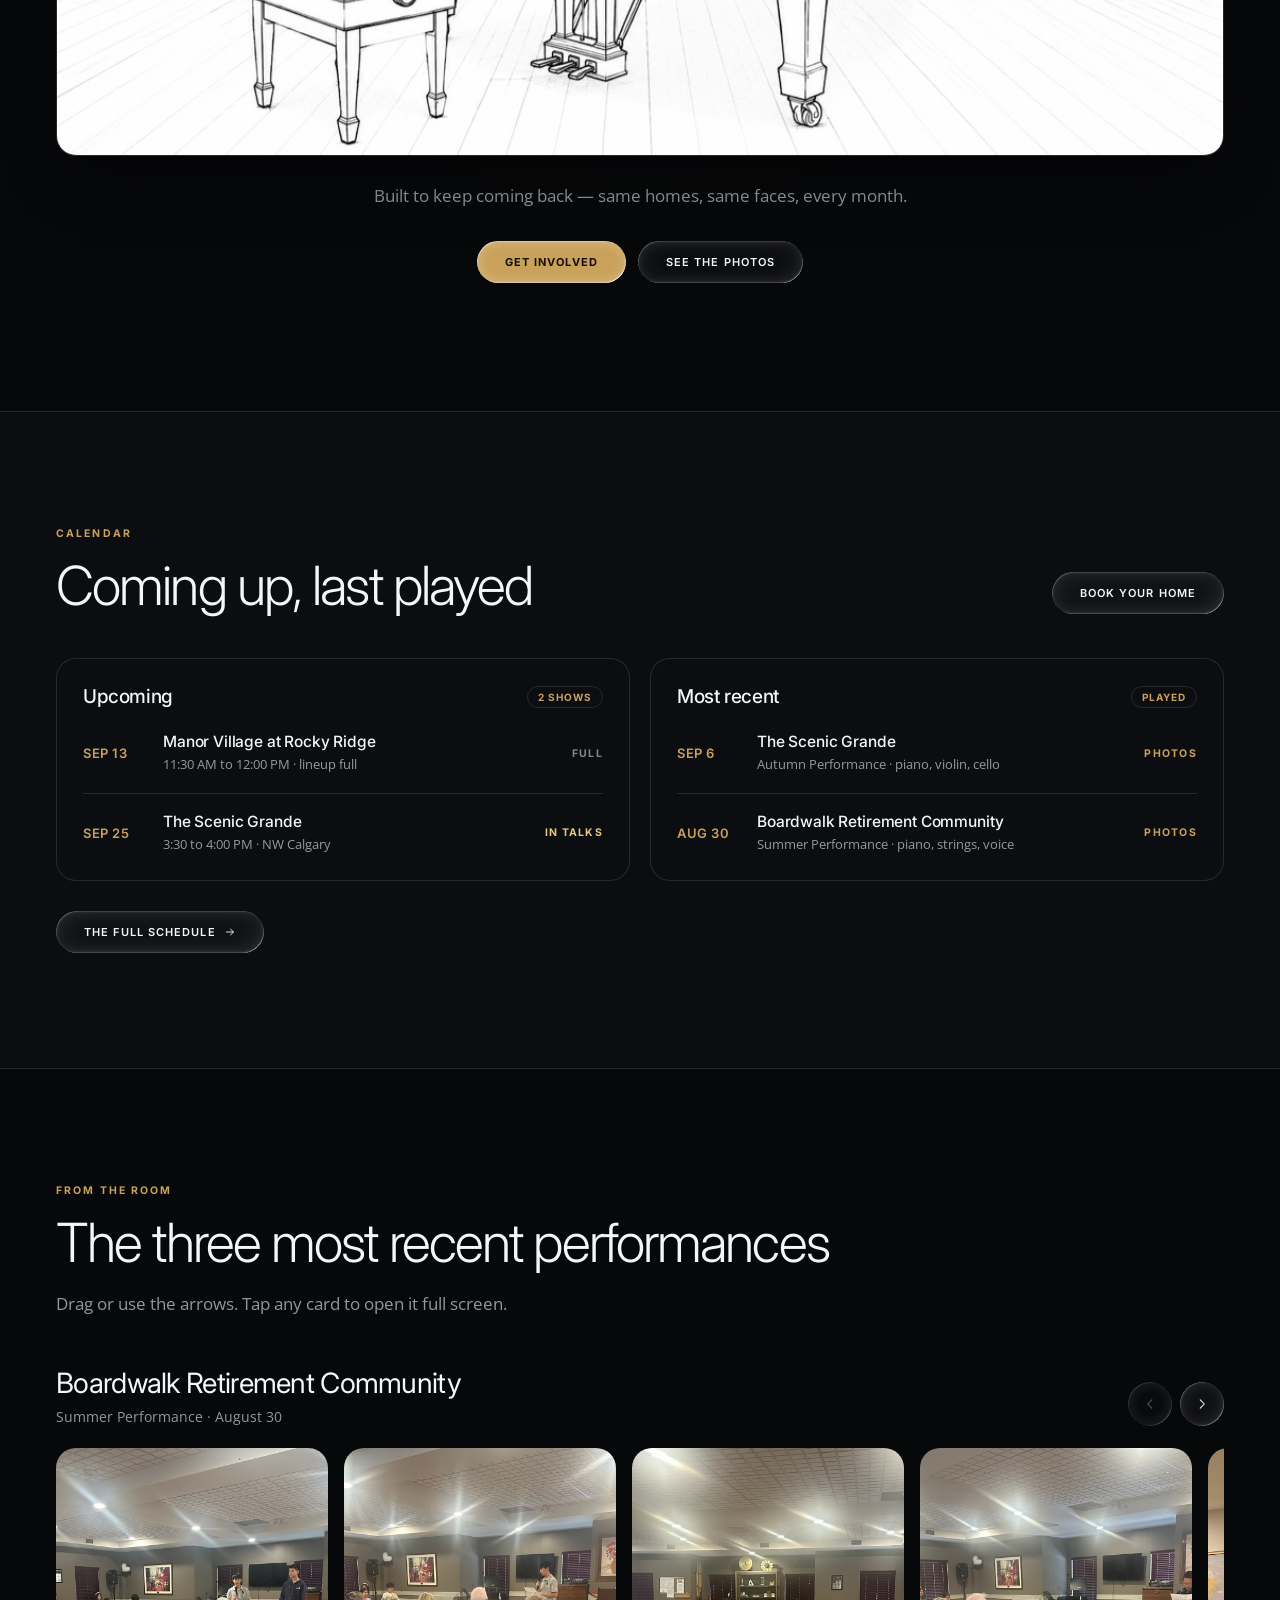
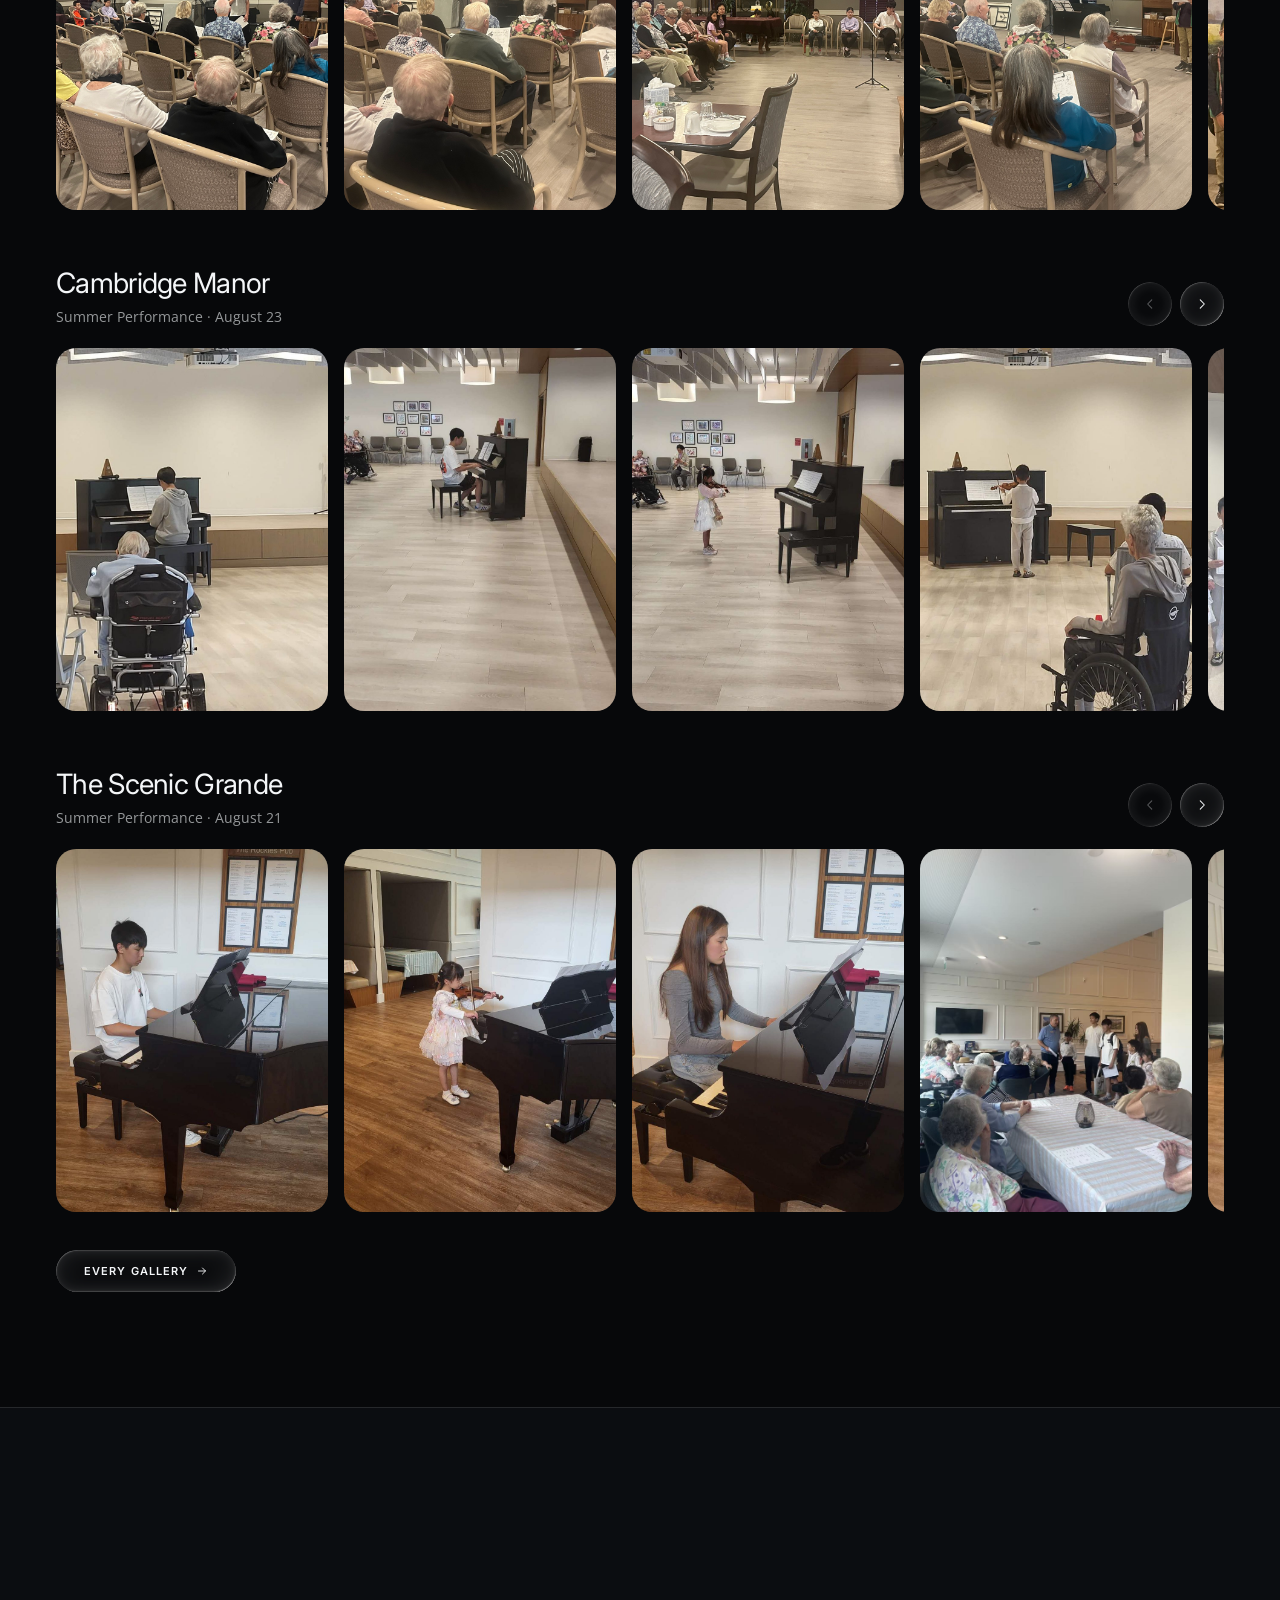
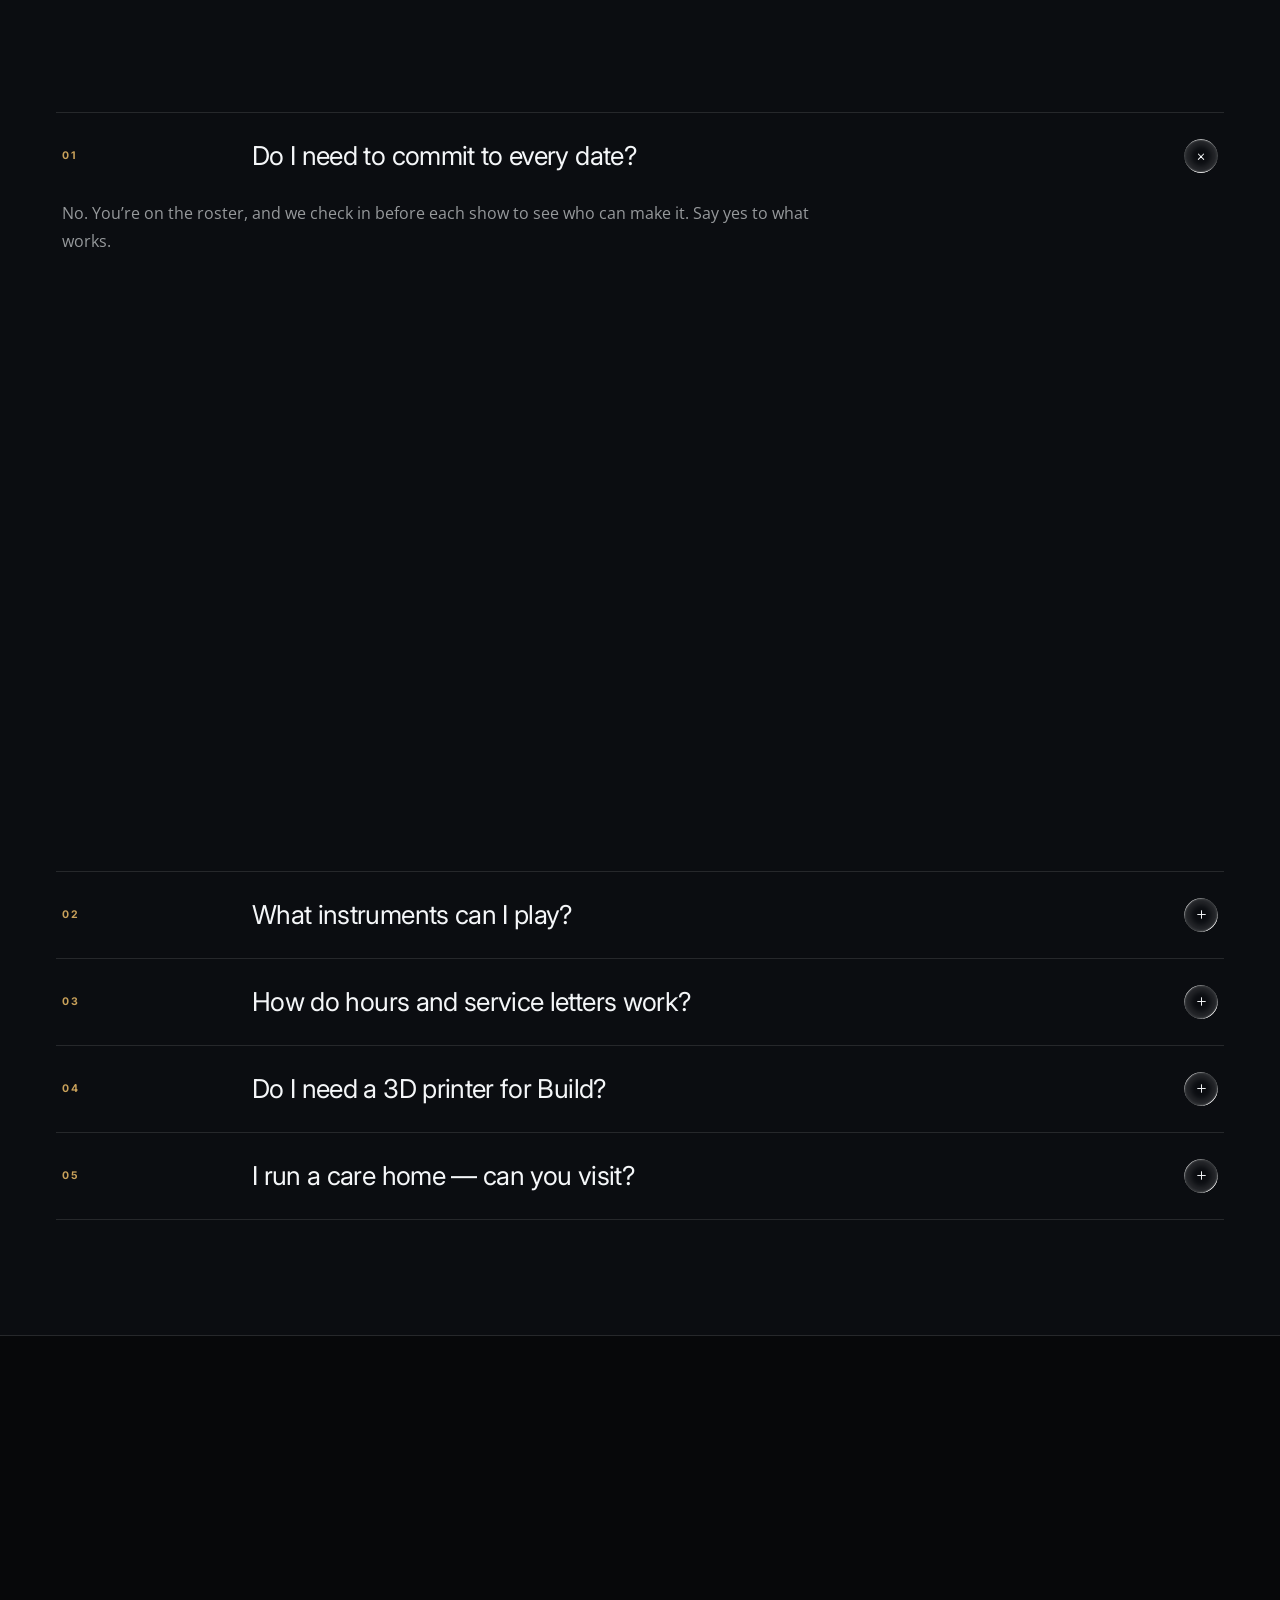
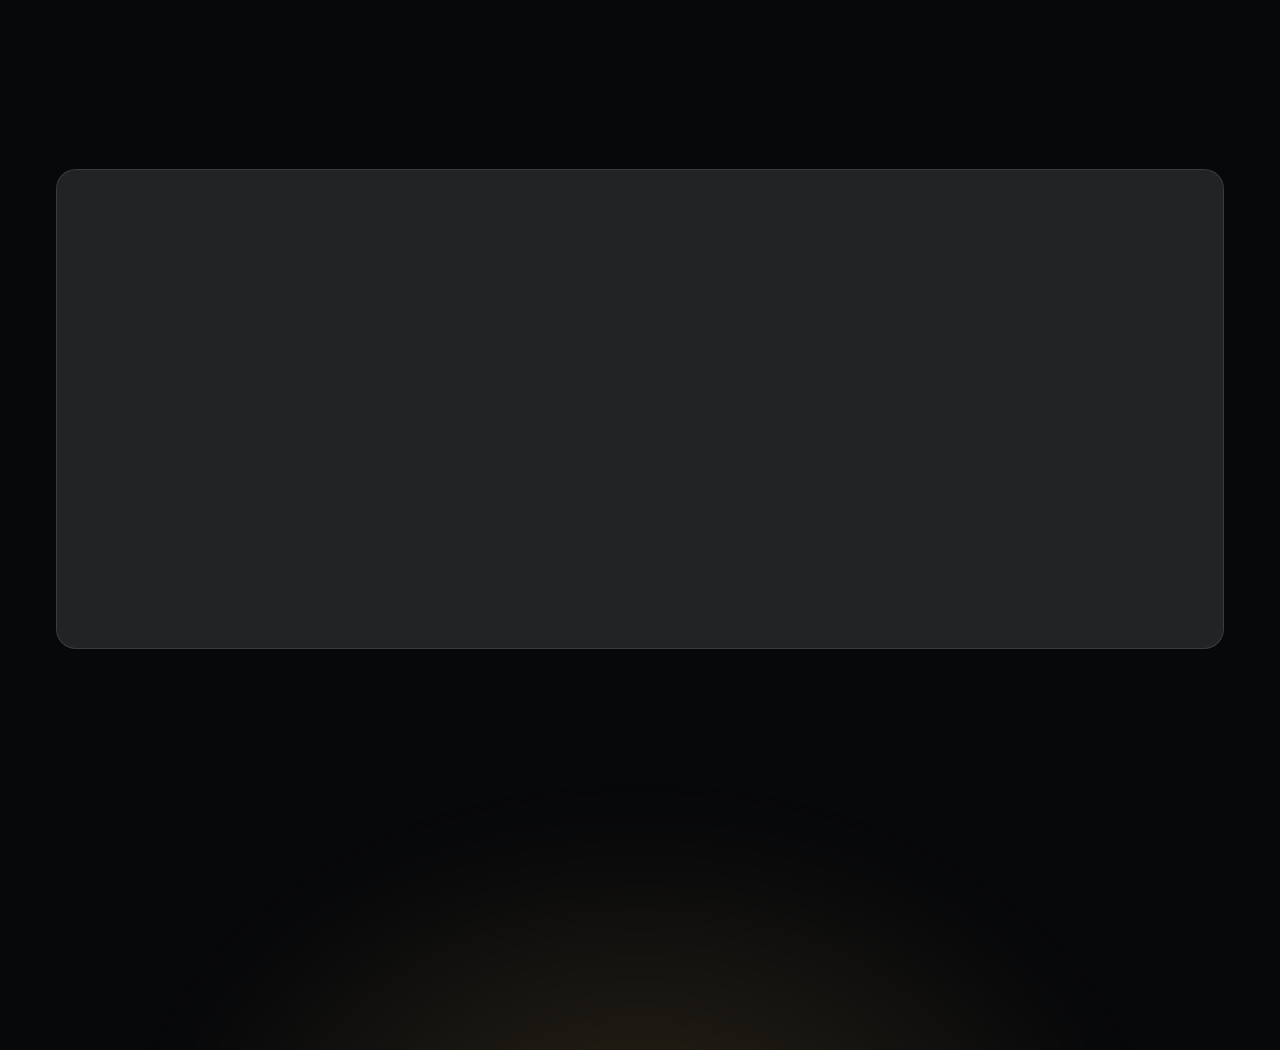
==== commit 7d907f99: "commit" ====
--- a/index.html
+++ b/index.html
@@ -12,8 +12,8 @@
 <link rel="preconnect" href="https://fonts.googleapis.com">
 <link rel="preconnect" href="https://fonts.gstatic.com" crossorigin>
 <link href="https://fonts.googleapis.com/css2?family=Inter:wght@300;400;500;600;700&family=Open+Sans:wght@400;500;600&display=swap" rel="stylesheet">
-<link rel="stylesheet" href="styles.css?v=7">
-<script defer src="site.js?v=7"></script>
+<link rel="stylesheet" href="styles.css?v=8">
+<script defer src="site.js?v=8"></script>
 </head>
 <body data-page="index.html">
 <a class="skip" href="#main">Skip to content</a>
@@ -104,7 +104,7 @@
       <p>HarmonYouth Foundation is student-run in Calgary. We put musicians in senior homes on a set schedule, and we build assistive devices for people with disabilities.</p>
       <a href="performances.html" class="btn" ><span class="ring"></span><span class="blur"></span><span class="btn-label">All performances</span><svg width="12" height="12" viewBox="0 0 24 24" fill="none"><path d="M5 12h14M13 6l6 6-6 6" stroke="currentColor" stroke-width="1.8" stroke-linecap="round" stroke-linejoin="round"/></svg></a>
     </div>
-    <div class="stat-strip"><div class="stat" data-reveal><div class="k">Performances a month</div><div class="v">2+</div></div><div class="stat" data-reveal><div class="k">Musicians per show</div><div class="v">5&ndash;10</div></div><div class="stat" data-reveal><div class="k">Homes on the roster</div><div class="v">5</div></div><div class="stat" data-reveal><div class="k">Paid staff</div><div class="v">0</div></div></div>
+    <div class="stat-strip"><div class="stat" data-reveal><div class="k">Performances a month</div><div class="v">2+</div></div><div class="stat" data-reveal><div class="k">Musicians per show</div><div class="v">5&ndash;10</div></div><div class="stat" data-reveal><div class="k">Homes on the roster</div><div class="v">5</div></div></div>
   </div>
 </section><section id="process" class="sec">
   <div class="wrap">
@@ -286,15 +286,15 @@
   <div class="wrap">
     <div class="sec-head" data-reveal>
       <div class="eyebrow">Donate</div>
-      <h2 class="display">Every dollar goes into the next show</h2>
-      <p class="lede">Donations pay for the things a performance actually needs &mdash; <strong style="color:var(--text);font-weight:600">sheet music</strong>, stands and gear, getting to the homes, and filament and parts for the Build program. HarmonYouth is run entirely by students: <strong style="color:var(--text);font-weight:600">no salaries, no office, and no administrative cut</strong>. We&rsquo;re raising <strong style="color:var(--text);font-weight:600">$1,000</strong> to keep the performances running. Donations are processed by Stripe &mdash; the button below opens our secure Stripe donation page in a new tab. HarmonYouth never sees or stores your card details.</p>
-      <div class="stat-strip" style="margin-top:34px"><div class="stat" data-reveal><div class="k">What we&rsquo;re raising</div><div class="v">$1,000</div></div><div class="stat" data-reveal><div class="k">Homes on the roster</div><div class="v">5</div></div><div class="stat" data-reveal><div class="k">Paid staff</div><div class="v">0</div></div></div>
+      <h2 class="display">Every dollar keeps this running</h2>
+      <p class="lede">Donations go into running the organisation &mdash; <strong style="color:var(--text);font-weight:600">printing</strong>, the <strong style="color:var(--text);font-weight:600">volunteer hour certificates</strong> we issue, and <strong style="color:var(--text);font-weight:600">gifts</strong>. HarmonYouth is run entirely by students, so there is no office and no administrative cut. We&rsquo;re raising <strong style="color:var(--text);font-weight:600">$1,000</strong> to keep it running. Donations are processed by Stripe &mdash; the button below opens our secure Stripe donation page in a new tab. HarmonYouth never sees or stores your card details.</p>
+      <div class="stat-strip" style="margin-top:34px"><div class="stat" data-reveal><div class="k">What we&rsquo;re raising</div><div class="v">$1,000</div></div><div class="stat" data-reveal><div class="k">Homes on the roster</div><div class="v">5</div></div></div>
     </div>
     <div class="donate-cta" data-reveal>
       <div class="dc-glow" aria-hidden="true"></div>
       <span class="pill">Secure checkout &middot; Stripe</span>
       <div class="dc-title">Help us bring music to seniors</div>
-      <div class="dc-goal"><strong>$1,000</strong> goal &middot; every dollar goes into the program</div>
+      <div class="dc-goal"><strong>$1,000</strong> goal &middot; every dollar goes into running HarmonYouth</div>
       <div class="dc-actions">
         <a href="get-involved.html#other" class="btn btn-accent btn-xl" data-stripe-donate>
           <span class="ring"></span>
@@ -350,7 +350,7 @@
       </div>
     </div>
     <div class="footer-bottom">
-      <span>&copy; 2026 HarmonYouth Foundation. Student-run &mdash; no salaries, no office.</span>
+      <span>&copy; 2026 HarmonYouth Foundation. Every donation goes into running it.</span>
       <span class="slogan">We play music. We build devices. We show up for people.</span>
     </div>
   </div>
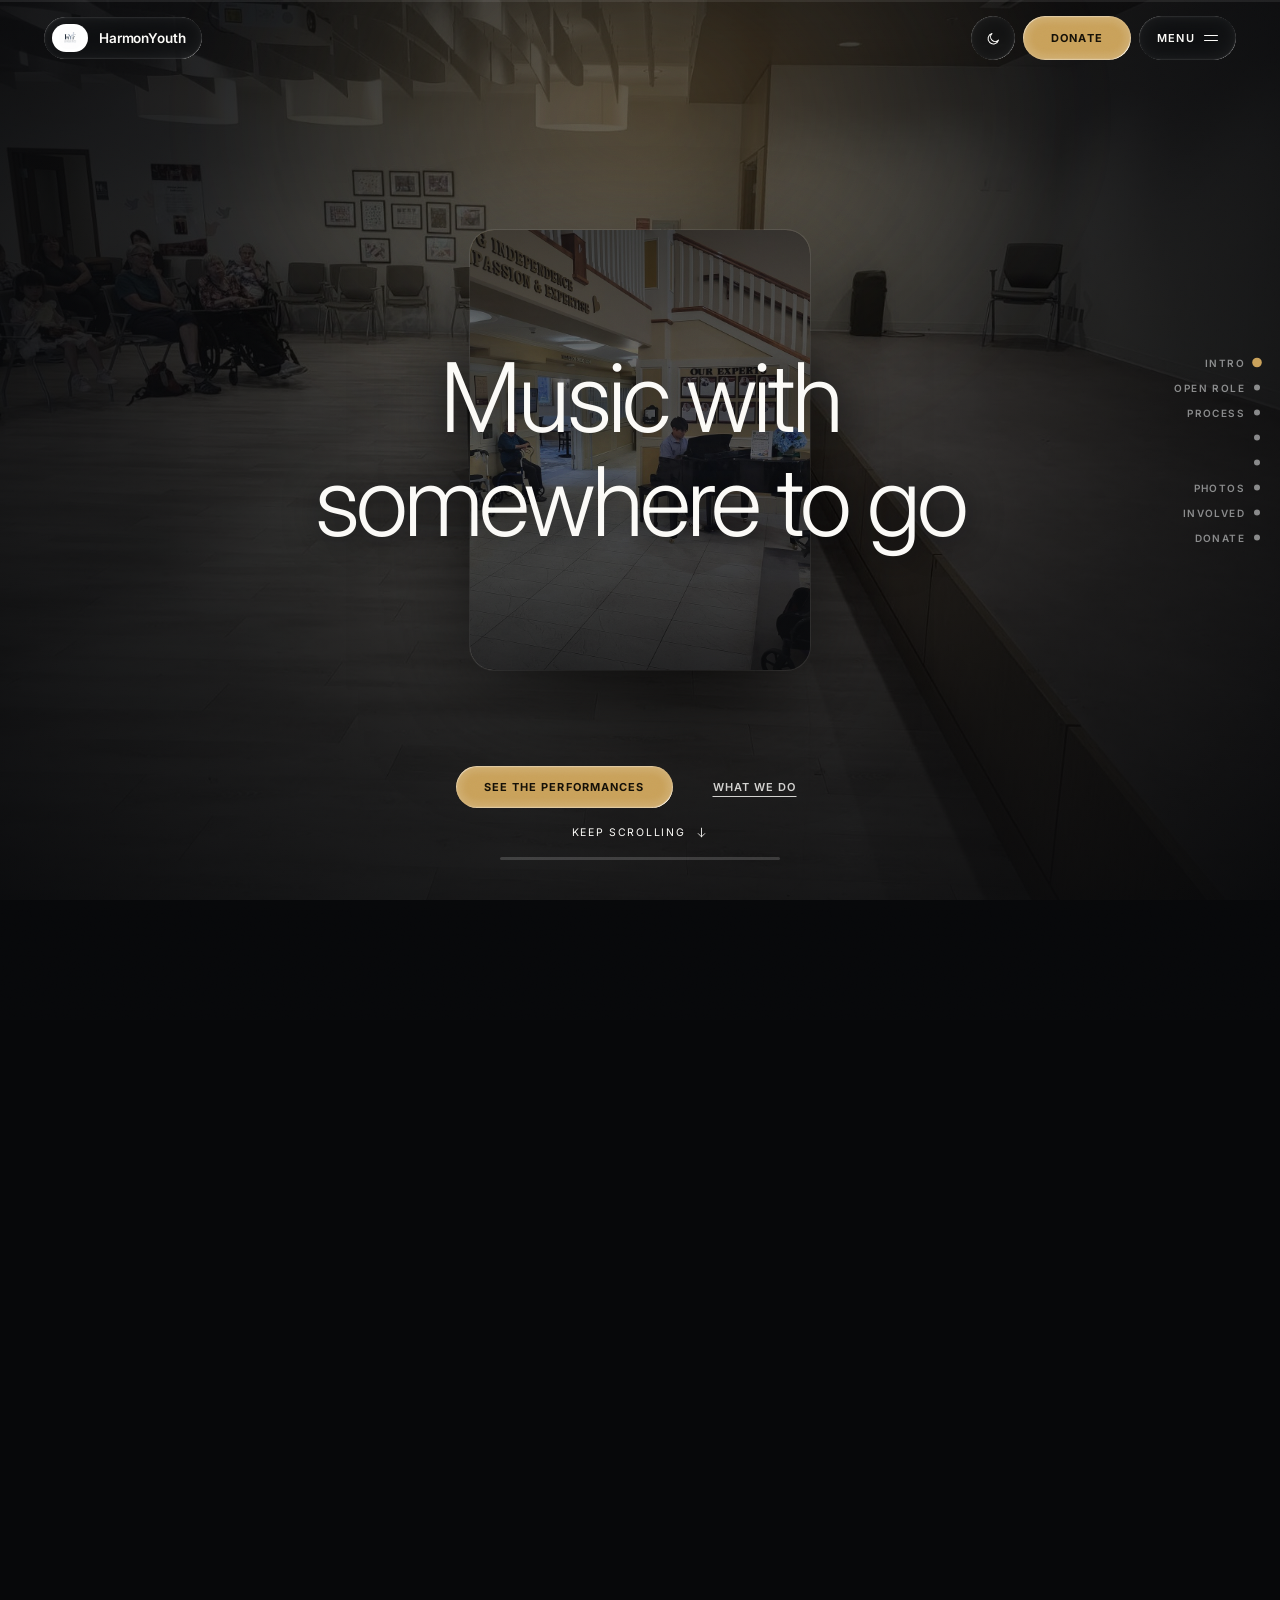
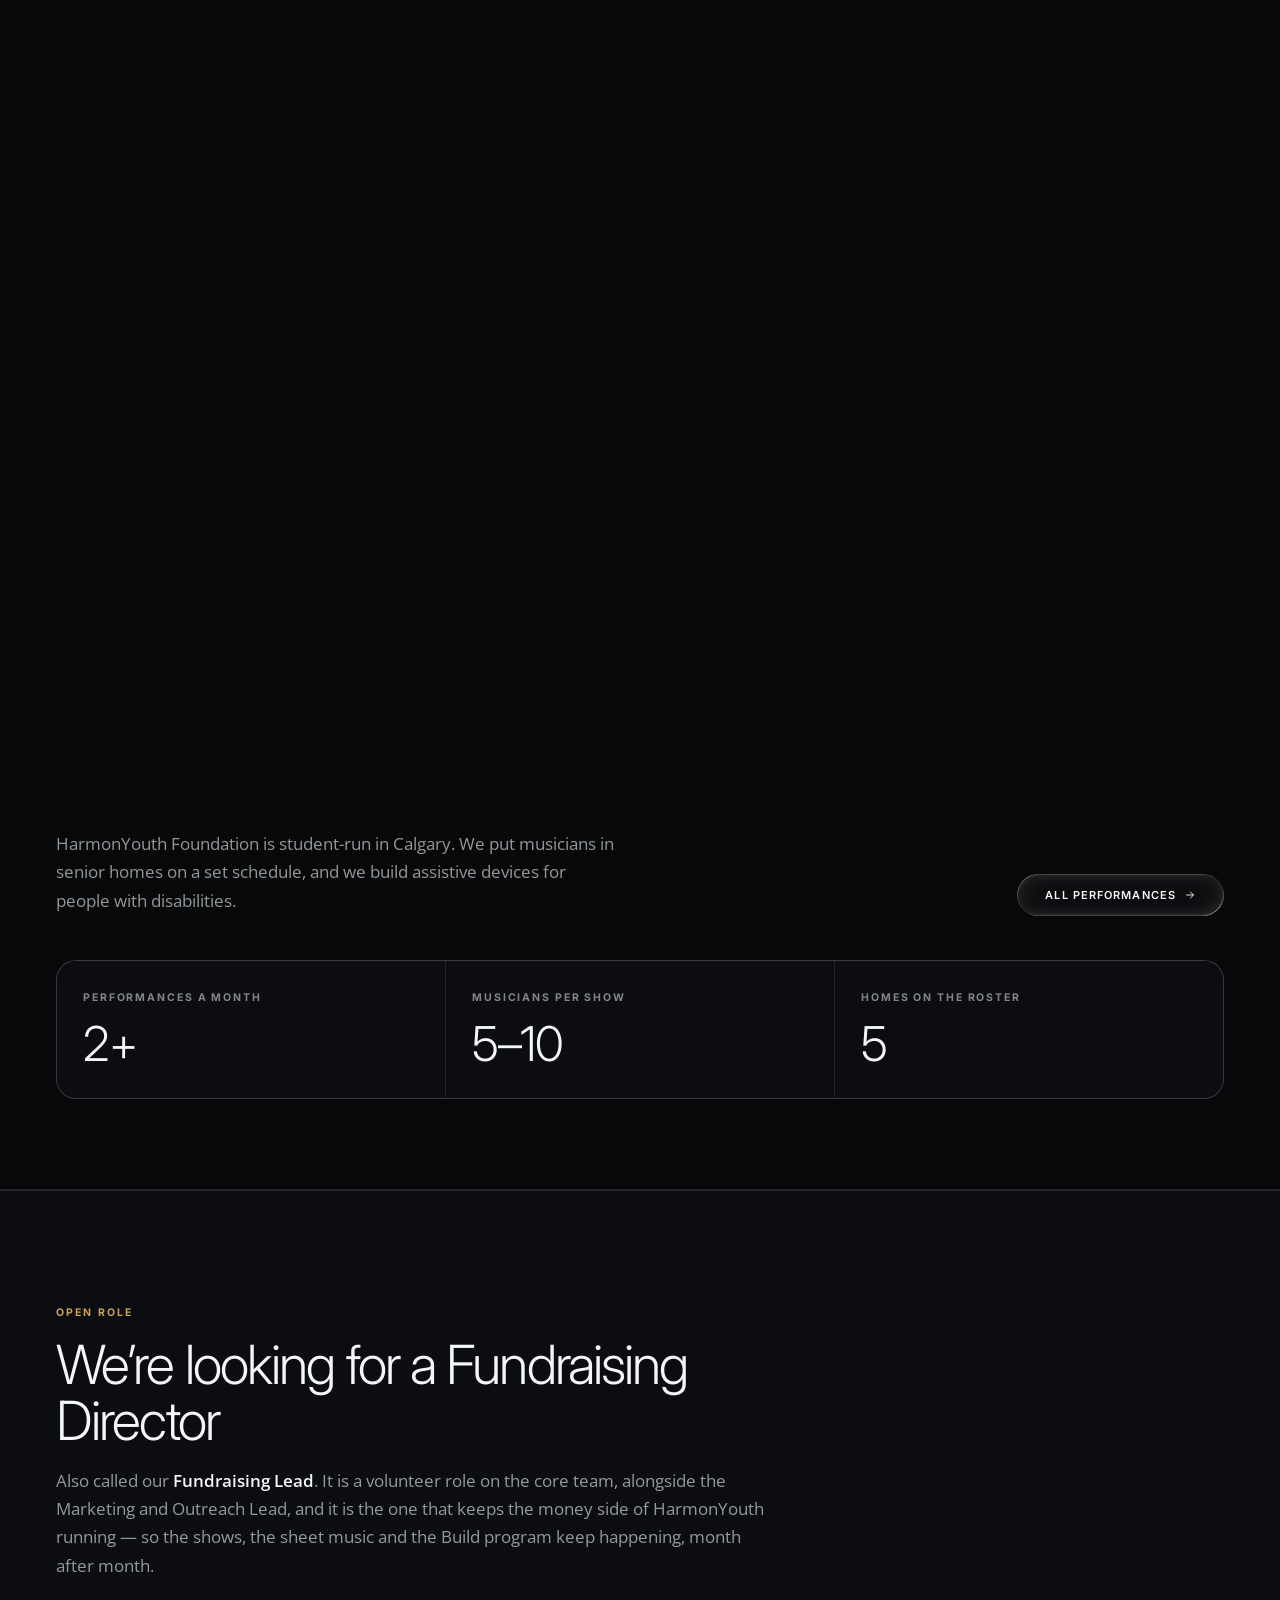
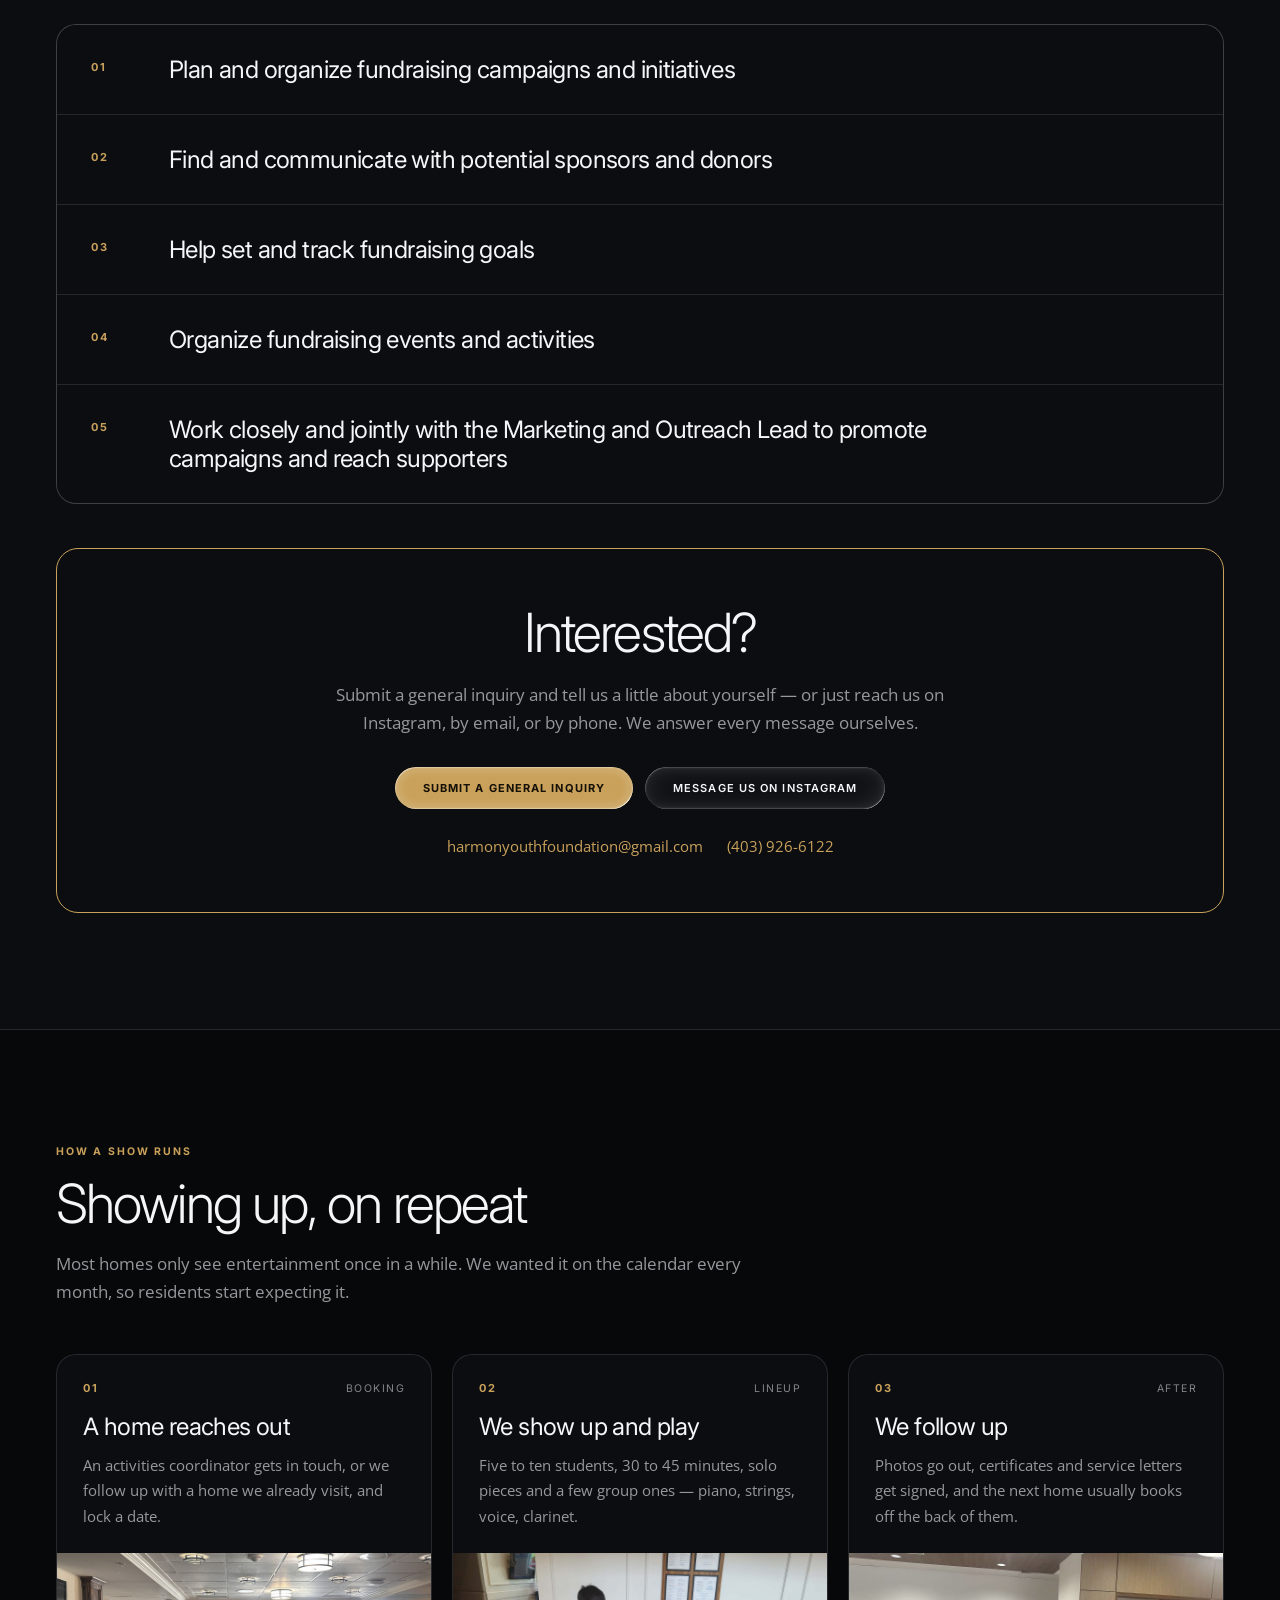
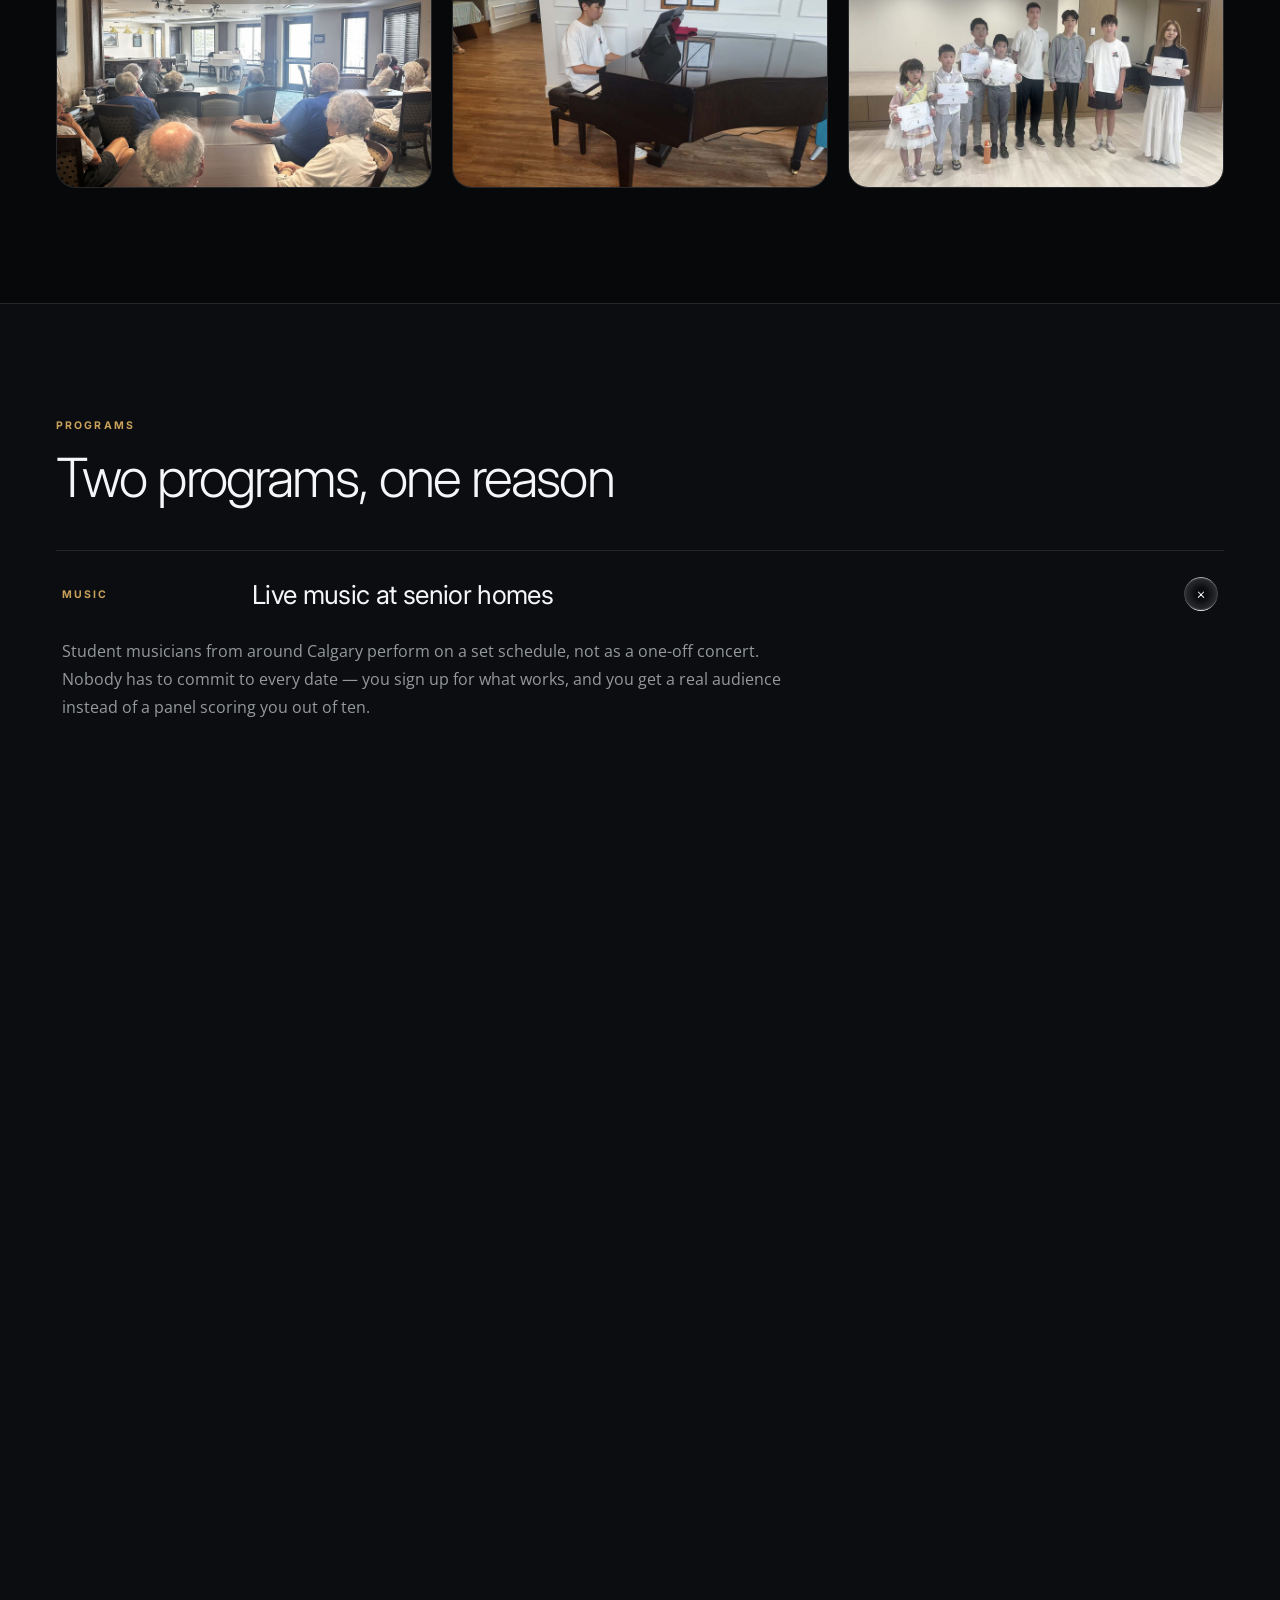
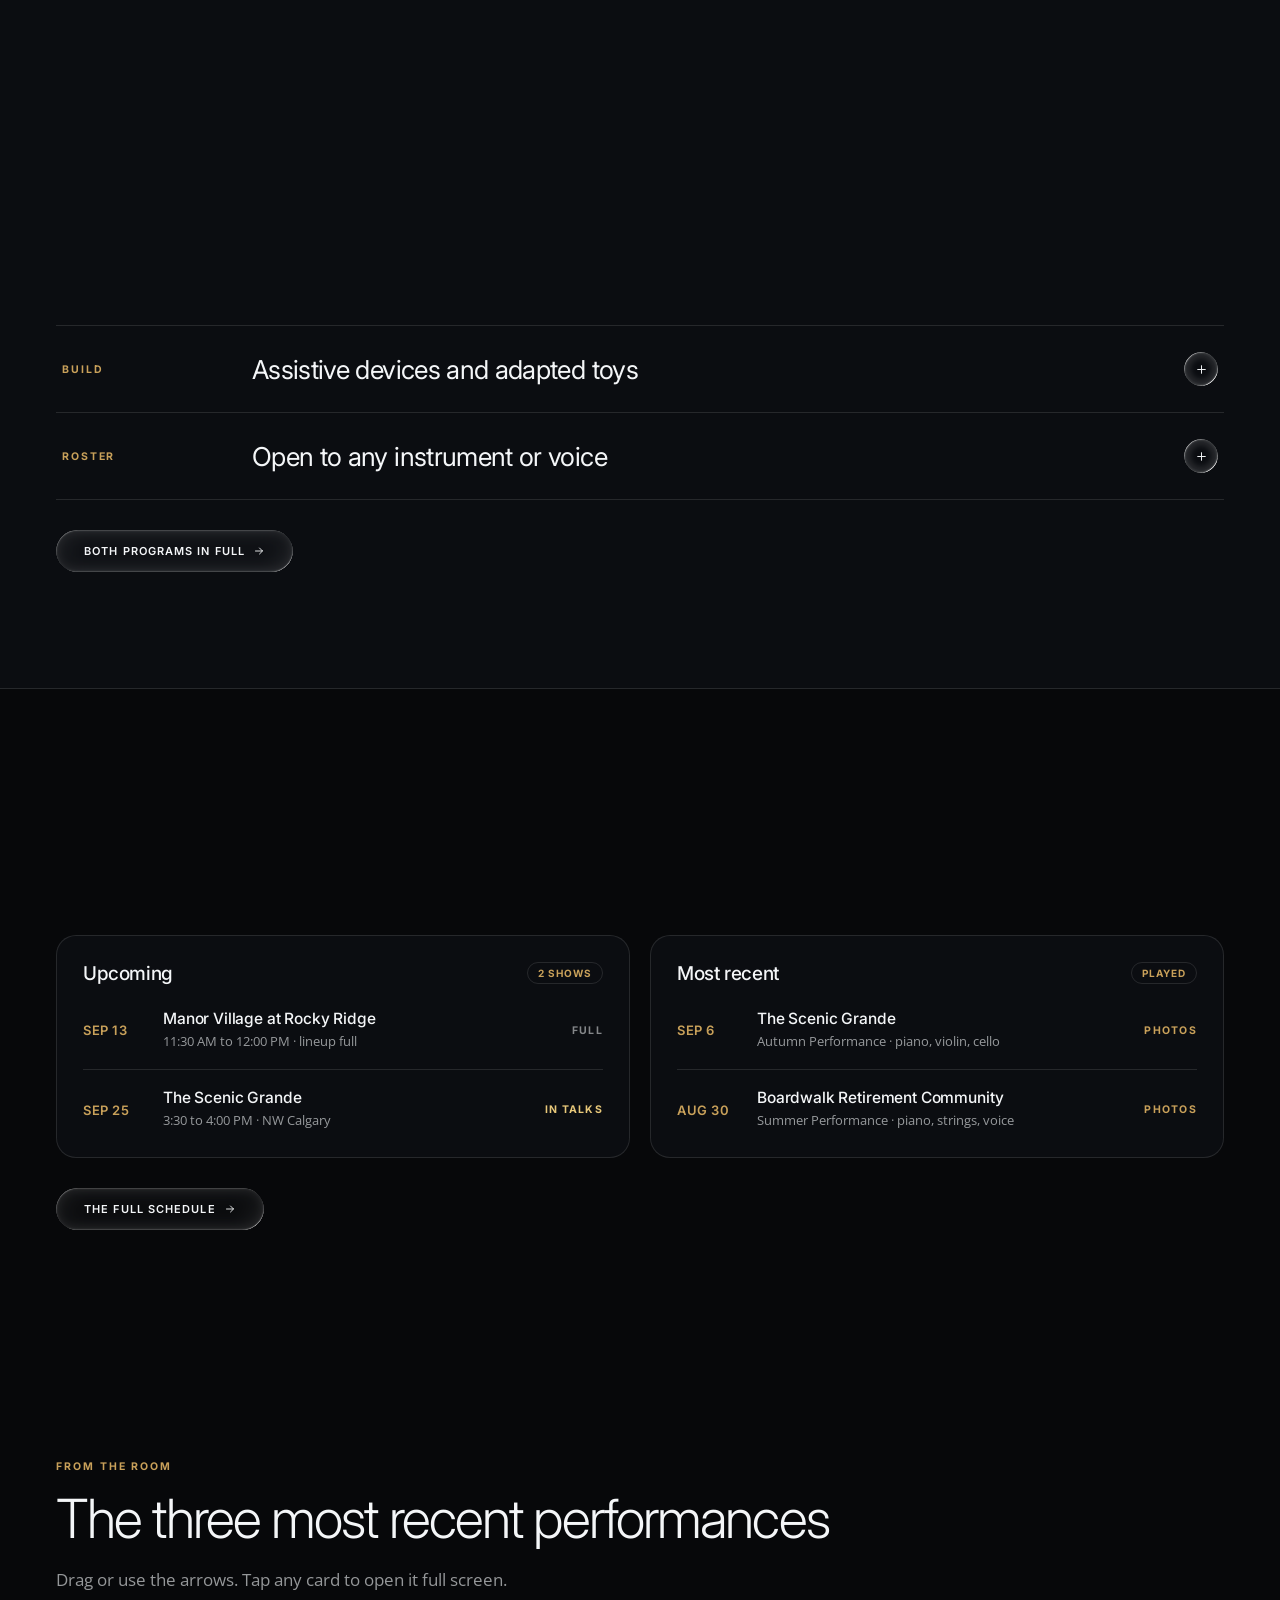
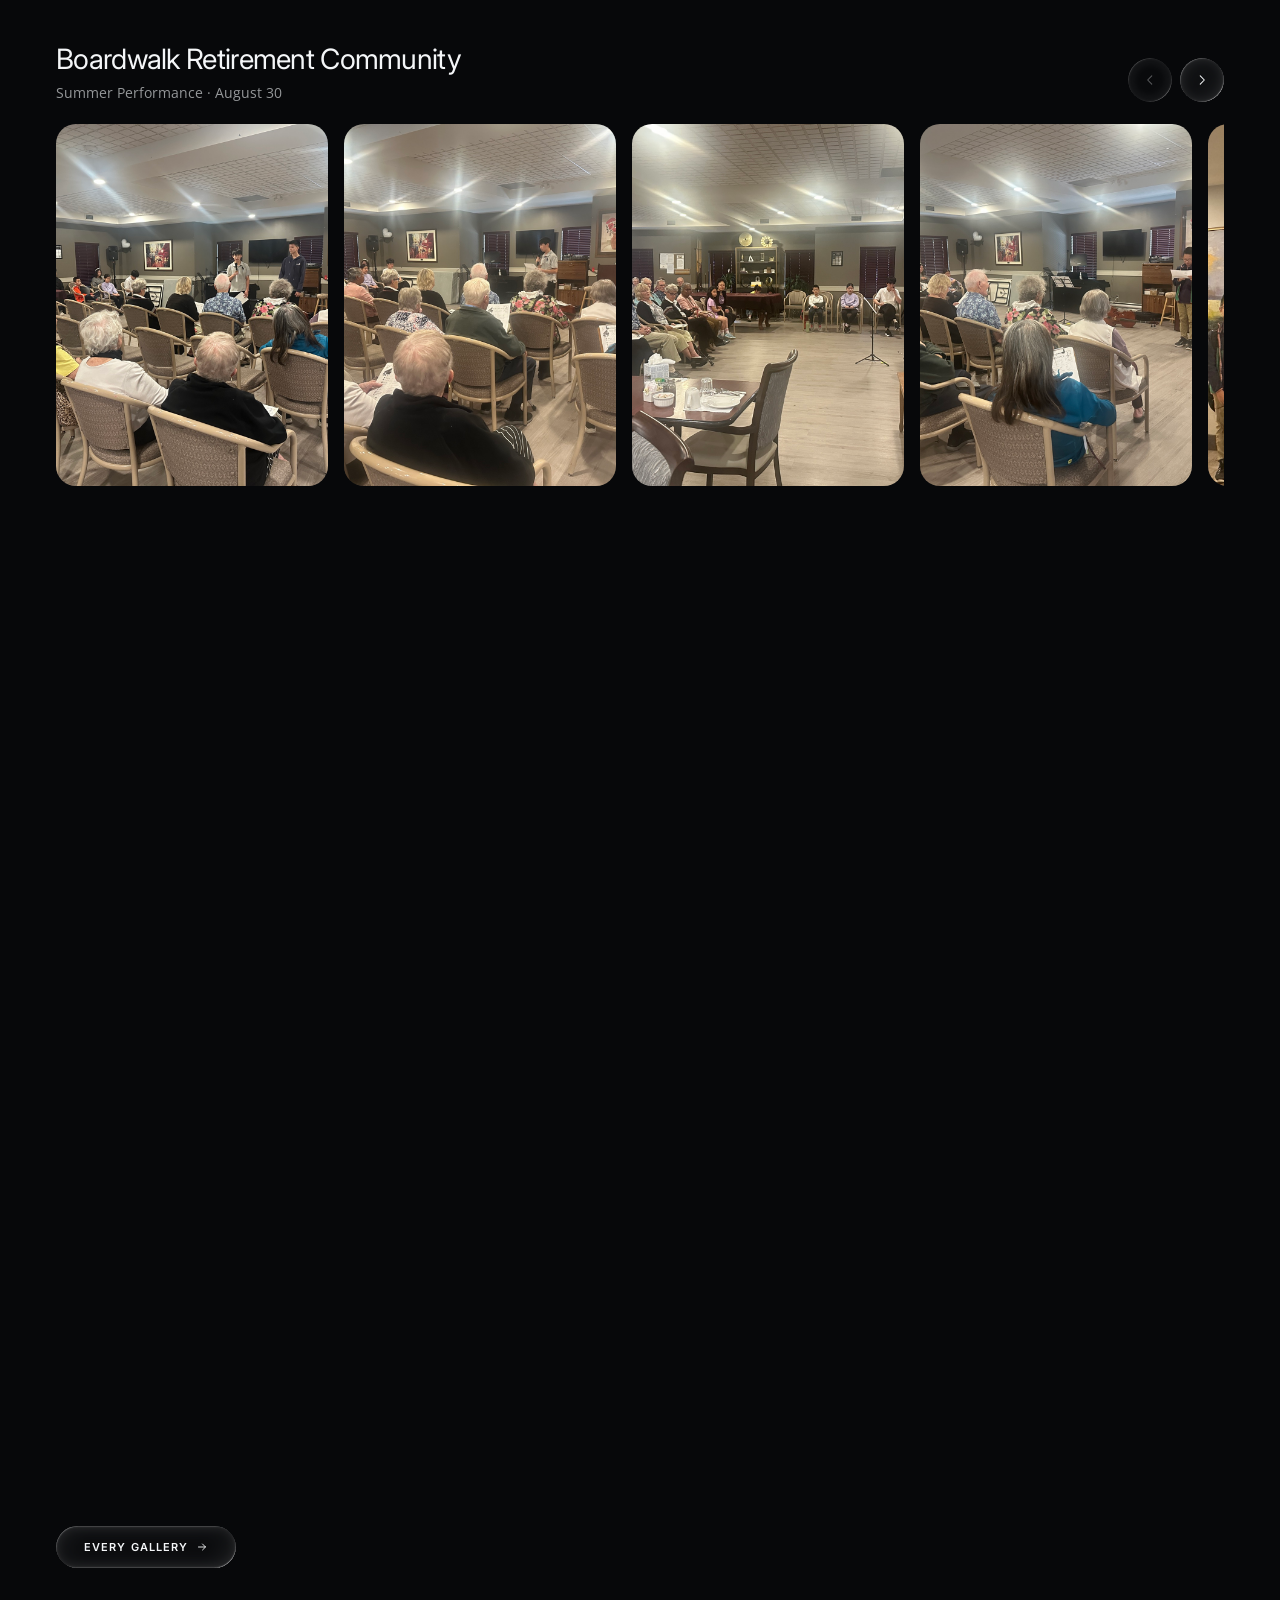
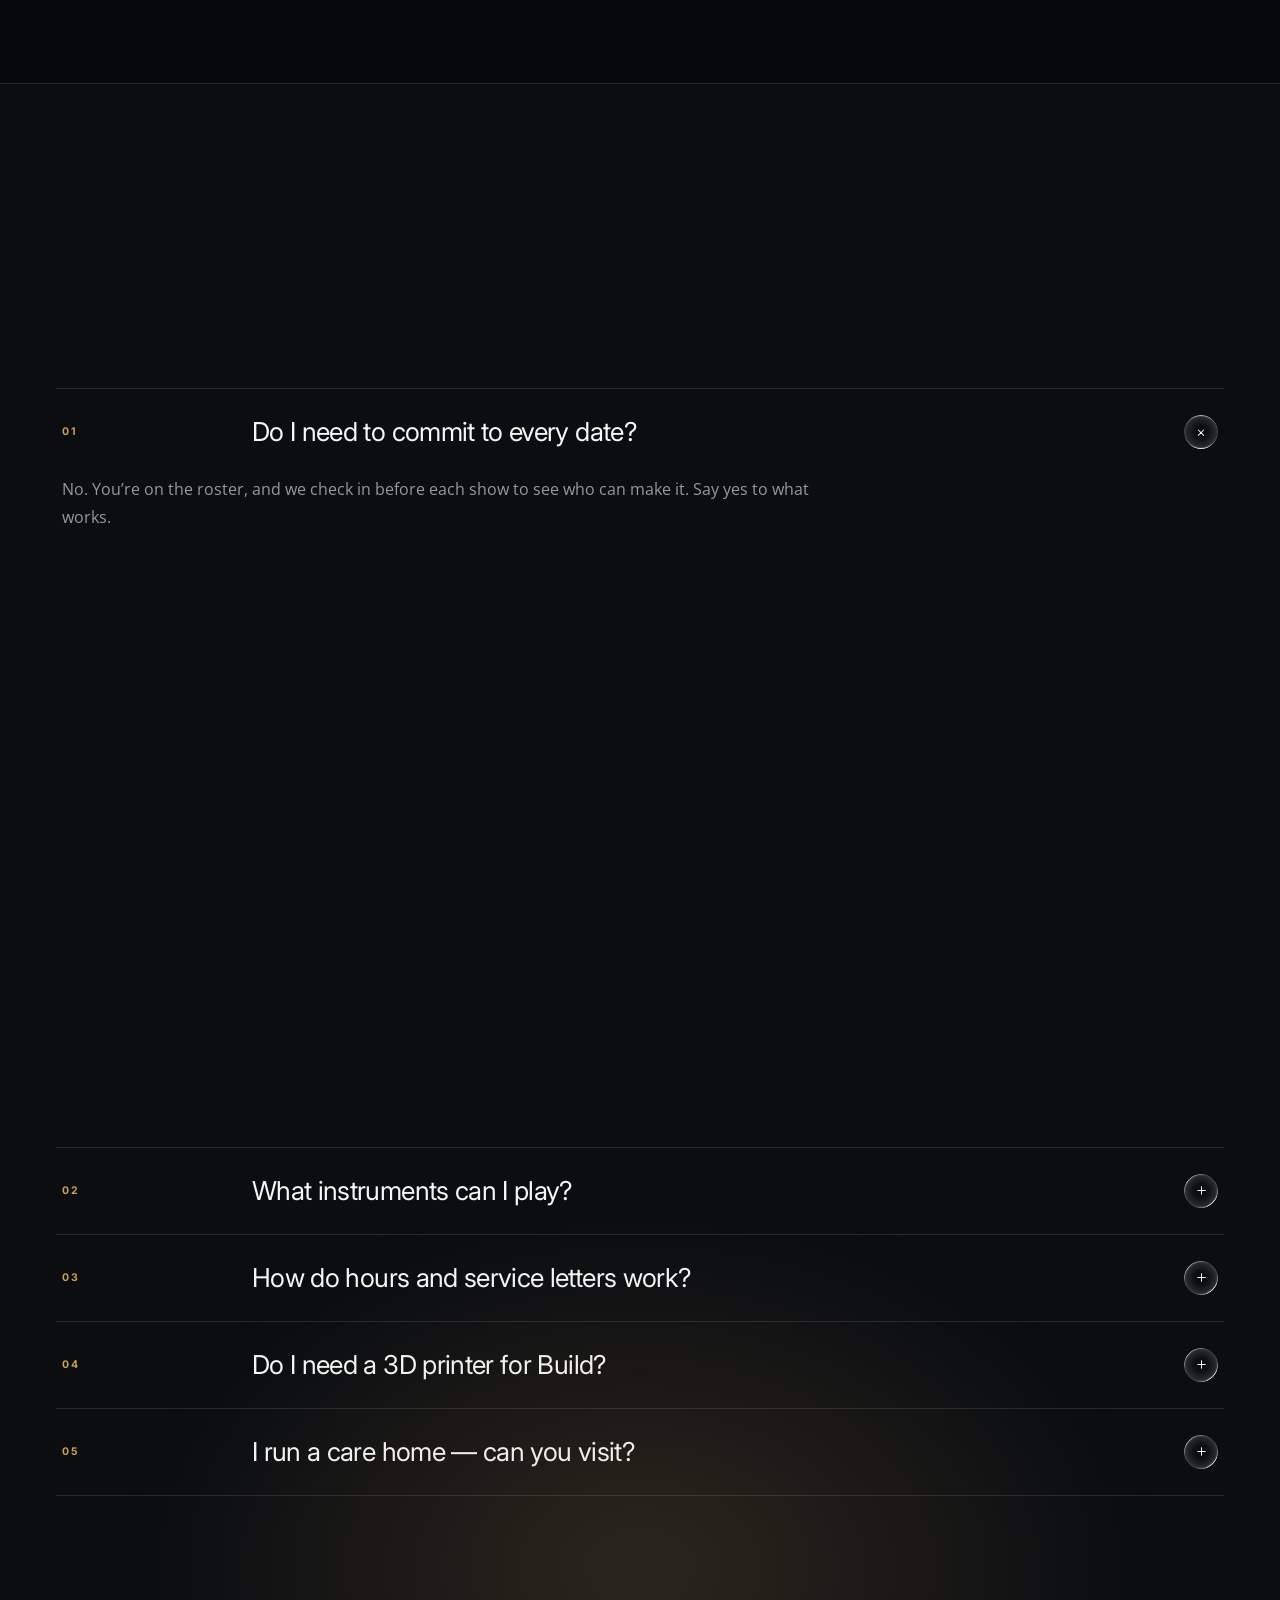
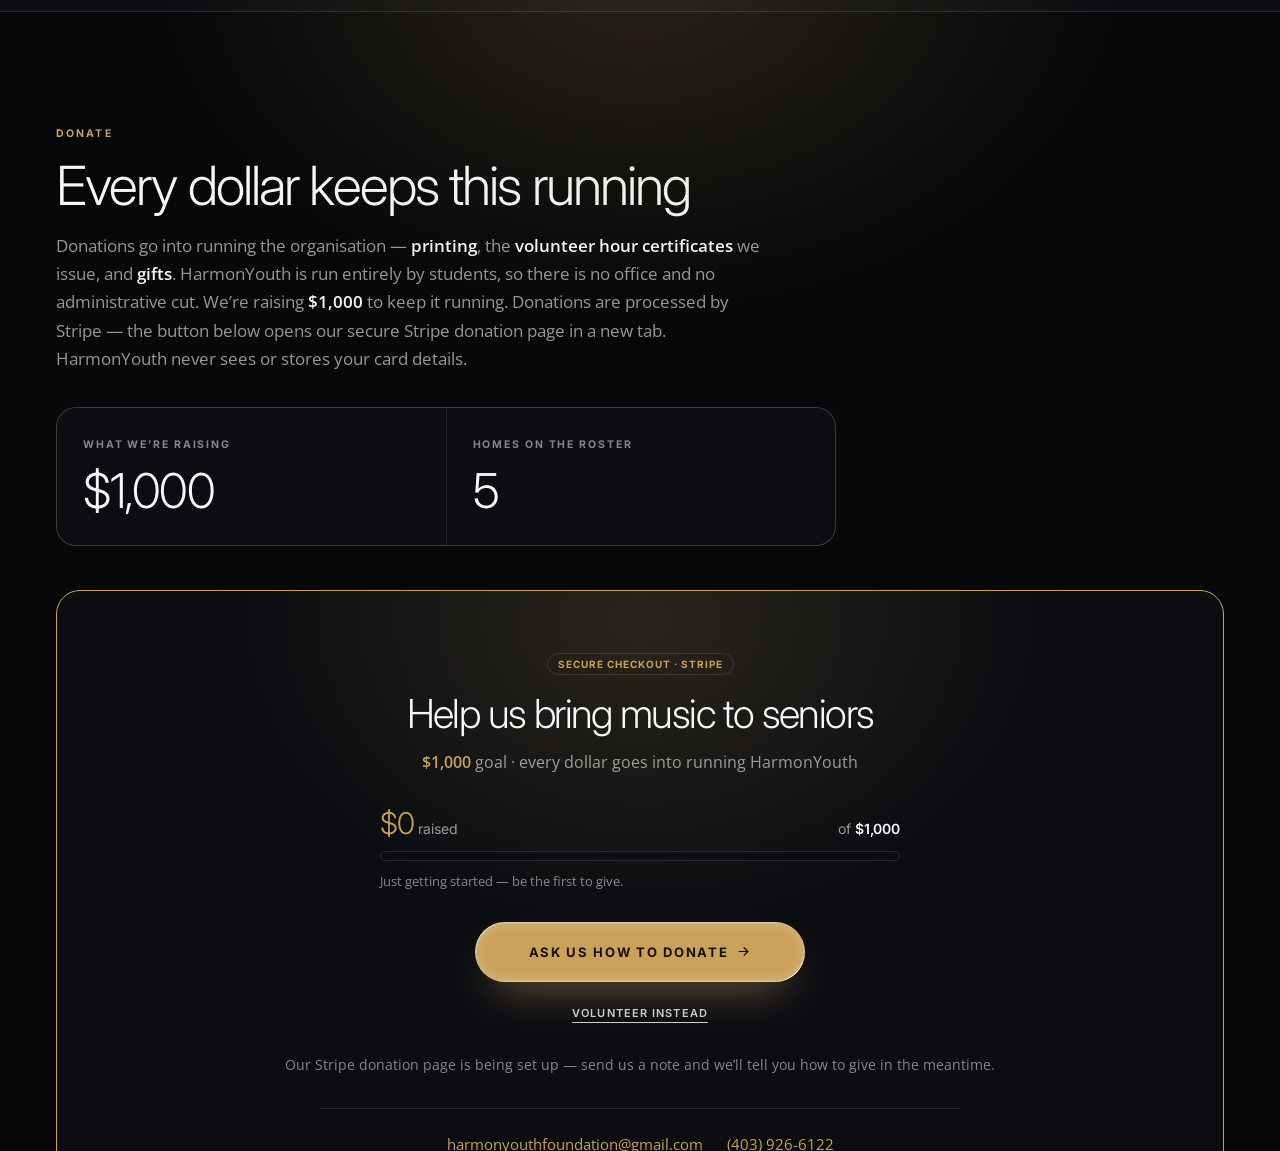
==== commit aae43f16: "commit" ====
--- a/index.html
+++ b/index.html
@@ -12,8 +12,8 @@
 <link rel="preconnect" href="https://fonts.googleapis.com">
 <link rel="preconnect" href="https://fonts.gstatic.com" crossorigin>
 <link href="https://fonts.googleapis.com/css2?family=Inter:wght@300;400;500;600;700&family=Open+Sans:wght@400;500;600&display=swap" rel="stylesheet">
-<link rel="stylesheet" href="styles.css?v=8">
-<script defer src="site.js?v=8"></script>
+<link rel="stylesheet" href="styles.css?v=10">
+<script defer src="site.js?v=10"></script>
 </head>
 <body data-page="index.html">
 <a class="skip" href="#main">Skip to content</a>
@@ -75,7 +75,7 @@
     </div>
   </div>
 </header>
-<div class="dotrail" aria-hidden="true"><a href="#hero" data-dot="hero"><span class="lbl">Intro</span><i></i></a><a href="#process" data-dot="process"><span class="lbl">Process</span><i></i></a><a href="#programs" data-dot="programs"><span class="lbl">Programs</span><i></i></a><a href="#shows" data-dot="shows"><span class="lbl">Shows</span><i></i></a><a href="#gallery" data-dot="gallery"><span class="lbl">Photos</span><i></i></a><a href="#involved" data-dot="involved"><span class="lbl">Involved</span><i></i></a><a href="#recruiting" data-dot="recruiting"><span class="lbl">Open role</span><i></i></a><a href="#support" data-dot="support"><span class="lbl">Donate</span><i></i></a></div><main id="main"><div class="hero-scene" data-hero-scene><section id="hero" class="hero" data-hero>
+<div class="dotrail" aria-hidden="true"><a href="#hero" data-dot="hero"><span class="lbl">Intro</span><i></i></a><a href="#recruiting" data-dot="recruiting"><span class="lbl">Open role</span><i></i></a><a href="#process" data-dot="process"><span class="lbl">Process</span><i></i></a><a href="#programs" data-dot="programs"><span class="lbl">Programs</span><i></i></a><a href="#shows" data-dot="shows"><span class="lbl">Shows</span><i></i></a><a href="#gallery" data-dot="gallery"><span class="lbl">Photos</span><i></i></a><a href="#involved" data-dot="involved"><span class="lbl">Involved</span><i></i></a><a href="#support" data-dot="support"><span class="lbl">Donate</span><i></i></a></div><main id="main"><div class="hero-scene" data-hero-scene><section id="hero" class="hero" data-hero>
   <img class="hero-bg" src="cambridgemanor-aug23-3.jpg" alt="" aria-hidden="true">
   <div class="hero-shade" data-hero-shade></div>
   <div class="hero-halo" aria-hidden="true"></div>
@@ -106,6 +106,27 @@
     </div>
     <div class="stat-strip"><div class="stat" data-reveal><div class="k">Performances a month</div><div class="v">2+</div></div><div class="stat" data-reveal><div class="k">Musicians per show</div><div class="v">5&ndash;10</div></div><div class="stat" data-reveal><div class="k">Homes on the roster</div><div class="v">5</div></div></div>
   </div>
+</section><section id="recruiting" class="sec sec-alt">
+  <div class="wrap">
+    <div class="sec-head" data-reveal>
+      <div class="eyebrow">Open role</div>
+      <h2 class="display">We&rsquo;re looking for a Fundraising Director</h2>
+      <p class="lede">Also called our <strong style="color:var(--text);font-weight:600">Fundraising Lead</strong>. It is a volunteer role on the core team, alongside the Marketing and Outreach Lead, and it is the one that keeps the money side of HarmonYouth running &mdash; so the shows, the sheet music and the Build program keep happening, month after month.</p>
+    </div>
+    <div class="numbered">
+      <div class="row" data-reveal><div class="no">01</div><div class="prose"><h3>Plan and organize fundraising campaigns and initiatives</h3></div></div>
+      <div class="row" data-reveal><div class="no">02</div><div class="prose"><h3>Find and communicate with potential sponsors and donors</h3></div></div>
+      <div class="row" data-reveal><div class="no">03</div><div class="prose"><h3>Help set and track fundraising goals</h3></div></div>
+      <div class="row" data-reveal><div class="no">04</div><div class="prose"><h3>Organize fundraising events and activities</h3></div></div>
+      <div class="row" data-reveal><div class="no">05</div><div class="prose"><h3>Work closely and jointly with the Marketing and Outreach Lead to promote campaigns and reach supporters</h3></div></div>
+    </div>
+    <div class="callout" data-reveal>
+      <h2 class="display" style="margin-top:0">Interested?</h2>
+      <p>Submit a general inquiry and tell us a little about yourself &mdash; or just reach us on Instagram, by email, or by phone. We answer every message ourselves.</p>
+      <div class="btn-row" style="justify-content:center"><a href="get-involved.html#other" class="btn btn-accent" ><span class="ring"></span><span class="btn-label">Submit a general inquiry</span></a> <a href="https://instagram.com/harmonyouthfoundation" class="btn" target="_blank" rel="noopener"><span class="ring"></span><span class="blur"></span><span class="btn-label">Message us on Instagram</span></a></div>
+      <div class="contact-inline" style="justify-content:center"><a href="mailto:harmonyouthfoundation@gmail.com">harmonyouthfoundation@gmail.com</a><a href="tel:+14039266122">(403) 926-6122</a></div>
+    </div>
+  </div>
 </section><section id="process" class="sec">
   <div class="wrap">
     <div class="sec-head" data-reveal>
@@ -145,17 +166,7 @@
 </div></div>
     <div class="btn-row"><a href="programs.html" class="btn" ><span class="ring"></span><span class="blur"></span><span class="btn-label">Both programs in full</span><svg width="12" height="12" viewBox="0 0 24 24" fill="none"><path d="M5 12h14M13 6l6 6-6 6" stroke="currentColor" stroke-width="1.8" stroke-linecap="round" stroke-linejoin="round"/></svg></a></div>
   </div>
-</section><section class="cta-band">
-  <div class="halo" aria-hidden="true"></div>
-  <div class="wrap" data-reveal>
-    <div class="piano-hover" data-piano-hover>
-      <img class="piano-hover-outline" src="piano-outline.jpg" alt="Line illustration of a grand piano on a concert hall stage">
-      <img class="piano-hover-color" data-piano-color src="piano-color.jpg" alt="" aria-hidden="true">
-    </div>
-    <p>Built to keep coming back &mdash; same homes, same faces, every month.</p>
-    <div class="btn-row"><a href="get-involved.html" class="btn btn-accent" ><span class="ring"></span><span class="btn-label">Get involved</span></a> <a href="photos.html" class="btn" ><span class="ring"></span><span class="blur"></span><span class="btn-label">See the photos</span></a></div>
-  </div>
-</section><section id="shows" class="sec sec-alt">
+</section><section id="shows" class="sec">
   <div class="wrap">
     <div class="split" data-reveal>
       <div class="sec-head">
@@ -260,27 +271,6 @@
   <div class="acc-body" data-acc-body><p>Yes &mdash; email us and we&rsquo;ll find a date. All we need is a common room and a piano, or space for one.</p></div>
 </div></div>
   </div>
-</section><section id="recruiting" class="sec">
-  <div class="wrap">
-    <div class="sec-head" data-reveal>
-      <div class="eyebrow">Open role</div>
-      <h2 class="display">We&rsquo;re looking for a Fundraising Director</h2>
-      <p class="lede">Also called our <strong style="color:var(--text);font-weight:600">Fundraising Lead</strong>. It is a volunteer role on the core team, alongside the Marketing and Outreach Lead, and it is the one that keeps the money side of HarmonYouth running &mdash; so the shows, the sheet music and the Build program keep happening, month after month.</p>
-    </div>
-    <div class="numbered">
-      <div class="row" data-reveal><div class="no">01</div><div class="prose"><h3>Plan and organize fundraising campaigns and initiatives</h3></div></div>
-      <div class="row" data-reveal><div class="no">02</div><div class="prose"><h3>Find and communicate with potential sponsors and donors</h3></div></div>
-      <div class="row" data-reveal><div class="no">03</div><div class="prose"><h3>Help set and track fundraising goals</h3></div></div>
-      <div class="row" data-reveal><div class="no">04</div><div class="prose"><h3>Organize fundraising events and activities</h3></div></div>
-      <div class="row" data-reveal><div class="no">05</div><div class="prose"><h3>Work closely and jointly with the Marketing and Outreach Lead to promote campaigns and reach supporters</h3></div></div>
-    </div>
-    <div class="callout" data-reveal>
-      <h2 class="display" style="margin-top:0">Interested?</h2>
-      <p>Submit a general inquiry and tell us a little about yourself &mdash; or just reach us on Instagram, by email, or by phone. We answer every message ourselves.</p>
-      <div class="btn-row" style="justify-content:center"><a href="get-involved.html#other" class="btn btn-accent" ><span class="ring"></span><span class="btn-label">Submit a general inquiry</span></a> <a href="https://instagram.com/harmonyouthfoundation" class="btn" target="_blank" rel="noopener"><span class="ring"></span><span class="blur"></span><span class="btn-label">Message us on Instagram</span></a></div>
-      <div class="contact-inline" style="justify-content:center"><a href="mailto:harmonyouthfoundation@gmail.com">harmonyouthfoundation@gmail.com</a><a href="tel:+14039266122">(403) 926-6122</a></div>
-    </div>
-  </div>
 </section><section id="support" class="sec">
   <div class="glow" aria-hidden="true"></div>
   <div class="wrap">
@@ -295,6 +285,11 @@
       <span class="pill">Secure checkout &middot; Stripe</span>
       <div class="dc-title">Help us bring music to seniors</div>
       <div class="dc-goal"><strong>$1,000</strong> goal &middot; every dollar goes into running HarmonYouth</div>
+      <div class="raised" data-raised data-goal="1000">
+        <div class="raised-row"><span class="raised-now"><strong data-raised-amount>$0</strong> raised</span><span class="raised-goal">of <strong>$1,000</strong></span></div>
+        <div class="raised-track" role="progressbar" aria-valuemin="0" aria-valuemax="1000" aria-valuenow="0" aria-label="Fundraising progress"><i data-raised-fill></i></div>
+        <div class="raised-note" data-raised-note>Just getting started &mdash; be the first to give.</div>
+      </div>
       <div class="dc-actions">
         <a href="get-involved.html#other" class="btn btn-accent btn-xl" data-stripe-donate>
           <span class="ring"></span>
@@ -312,6 +307,17 @@
         </div>
       </div>
     </div>
+  </div>
+</section>
+<section class="cta-band cta-band-full">
+  <div class="halo" aria-hidden="true"></div>
+  <div class="piano-hover" data-piano-hover>
+    <img class="piano-hover-outline" src="piano-outline.jpg" alt="Line illustration of a grand piano on a concert hall stage">
+    <img class="piano-hover-color" data-piano-color src="piano-color.jpg" alt="" aria-hidden="true">
+  </div>
+  <div class="wrap" data-reveal>
+    <p>Built to keep coming back &mdash; same homes, same faces, every month.</p>
+    <div class="btn-row"><a href="get-involved.html" class="btn btn-accent" ><span class="ring"></span><span class="btn-label">Get involved</span></a> <a href="photos.html" class="btn" ><span class="ring"></span><span class="blur"></span><span class="btn-label">See the photos</span></a></div>
   </div>
 </section></main><div class="modal" data-modal role="dialog" aria-modal="true" aria-label="Photo">
   <div class="modal-backdrop" data-modal-backdrop></div>
--- a/styles.css
+++ b/styles.css
@@ -73,6 +73,15 @@
 /* ---------- glass primitives ---------- */
 .ring{position:absolute;inset:0;border-radius:inherit;box-shadow:var(--glass);pointer-events:none}
 .blur{position:absolute;inset:0;border-radius:inherit;backdrop-filter:blur(10px);-webkit-backdrop-filter:blur(10px)}
+/* Header glass needs a TINT, not just blur. Blur alone samples whatever is
+   behind it, so near-white header text over near-white content disappears.
+   That became reachable on Sep 10, 2026, when the homepage gained a full-bleed
+   near-white piano illustration that scrolls under the fixed header (17.x /
+   section 18). Dark theme only: in light theme the header text is already dark,
+   and .over-hero forces white text over the dark hero photo, so a light tint
+   there would break the case it currently handles correctly. */
+.site-header .blur{background:rgba(7,8,10,.5)}
+[data-hy-theme="light"] .site-header .blur{background:transparent}
 
 /* ---------- header ---------- */
 .site-header{position:fixed;top:2px;left:0;right:0;z-index:59}
@@ -217,7 +226,16 @@
 .piano-hover-color{position:absolute;inset:0;opacity:0;transition:opacity .4s ease;pointer-events:none;-webkit-mask-repeat:no-repeat;mask-repeat:no-repeat}
 .piano-hover.is-lit .piano-hover-color{opacity:1}
 @media(prefers-reduced-motion:reduce){.piano-hover-color{transition:none}}
-.cta-band{padding:clamp(70px,10vw,130px) clamp(16px,5vw,56px);overflow:hidden;text-align:center}
+.cta-band{position:relative;padding:clamp(70px,10vw,130px) clamp(16px,5vw,56px);overflow:hidden;text-align:center}
+/* Full-bleed outro variant (homepage, after the donate block). The piano leaves
+   .wrap entirely so it spans edge to edge: no card, no radius, no border, and
+   never cropped — height:auto keeps the whole 3:2 illustration visible. The
+   copy underneath stays inside .wrap. Sep 10, 2026, at Adam's request. */
+.cta-band-full{padding-left:0;padding-right:0;padding-top:0}
+.cta-band-full .piano-hover{max-width:none;width:100%;margin:0 0 clamp(34px,5vw,64px);
+  border:0;border-left:0;border-right:0;border-radius:0;box-shadow:none;background:transparent}
+.cta-band-full .piano-hover img{width:100%;height:auto}
+.cta-band-full .wrap{padding-left:clamp(16px,5vw,56px);padding-right:clamp(16px,5vw,56px)}
 .cta-band .halo{position:absolute;left:50%;top:50%;width:1000px;height:700px;transform:translate(-50%,-50%);pointer-events:none;background:radial-gradient(ellipse at center,rgba(201,161,90,.18) 0%,transparent 68%);filter:blur(40px)}
 .cta-band p{margin:26px auto 0;max-width:600px;font-size:17px;line-height:1.7;color:var(--muted)}
 .cta-band .btn-row{justify-content:center}
@@ -465,6 +483,23 @@
   font-size:clamp(26px,3.6vw,40px);letter-spacing:-.04em}
 .dc-goal{margin-top:14px;font-size:15.5px;line-height:1.6;color:var(--muted)}
 .dc-goal strong{color:var(--accent);font-weight:600}
+/* Donation progress bar. Deliberately built from parts already on the page so it
+   reads as one system: the same 1px --line border and --bg2 fill as .stat-strip /
+   .numbered, and the exact accent gradient the .hy-progress scroll bar uses.
+   Amount comes from DONATION_RAISED in site.js — one place, like the Stripe URL. */
+.raised{margin-top:30px;width:100%;max-width:520px;margin-left:auto;margin-right:auto;text-align:left}
+.raised-row{display:flex;align-items:baseline;justify-content:space-between;gap:12px;
+  font-family:'Inter',sans-serif;font-size:14px;color:var(--muted)}
+.raised-row strong{font-weight:600;letter-spacing:-.01em}
+.raised-now strong{font-size:clamp(24px,3vw,30px);font-weight:300;color:var(--accent);letter-spacing:-.03em}
+.raised-goal strong{color:var(--text)}
+.raised-track{margin-top:10px;height:10px;border-radius:999px;overflow:hidden;
+  background:var(--bg2);border:1px solid var(--line)}
+.raised-track i{display:block;height:100%;width:0;border-radius:999px;
+  background:linear-gradient(90deg,var(--accent),var(--accent-soft));
+  transition:width 1s cubic-bezier(.22,.61,.36,1)}
+.raised-note{margin-top:10px;font-size:13px;line-height:1.6;color:var(--faint)}
+@media(prefers-reduced-motion:reduce){.raised-track i{transition:none}}
 .dc-actions{margin-top:30px;display:flex;flex-direction:column;align-items:center;gap:10px}
 .btn-xl{padding:22px 54px;font-size:13px;letter-spacing:.13em;box-shadow:0 20px 44px -20px rgba(201,161,90,.85)}
 [data-hy-theme="light"] .btn-xl{box-shadow:0 16px 34px -22px rgba(20,22,26,.5)}
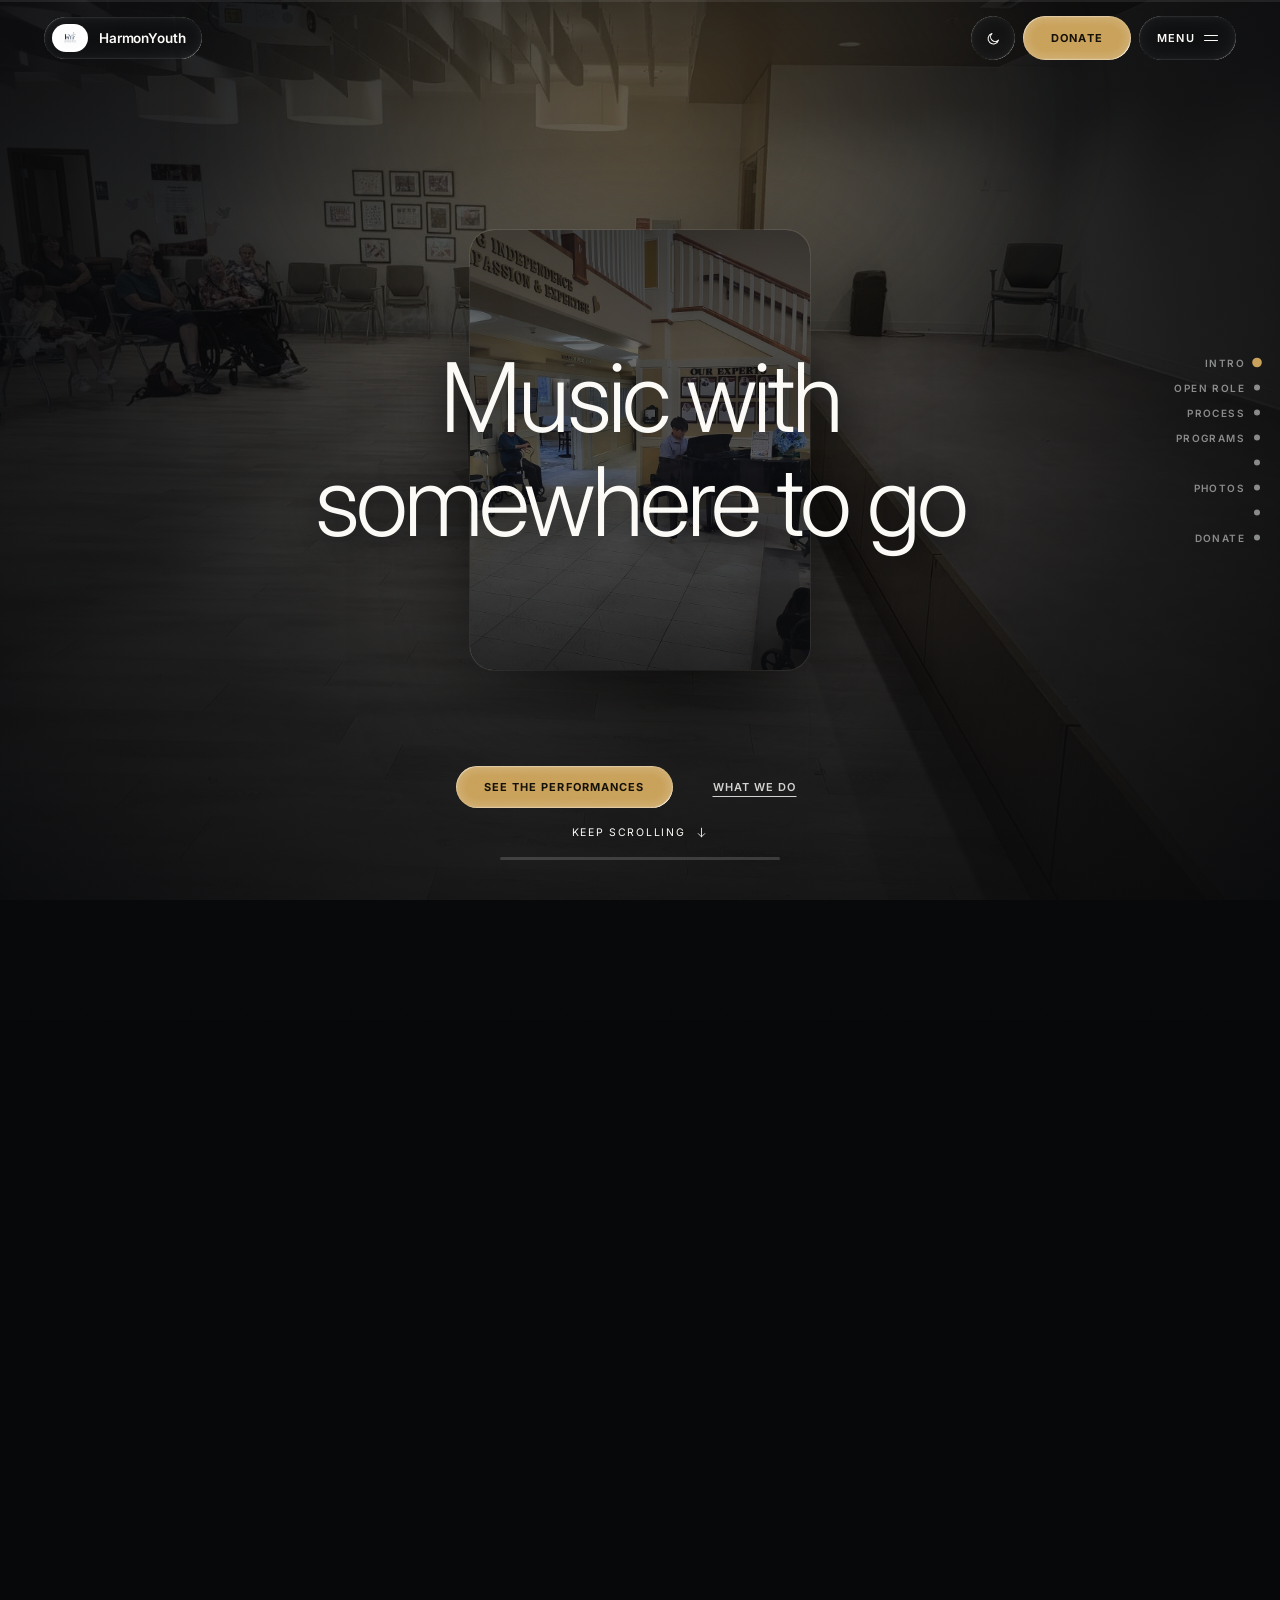
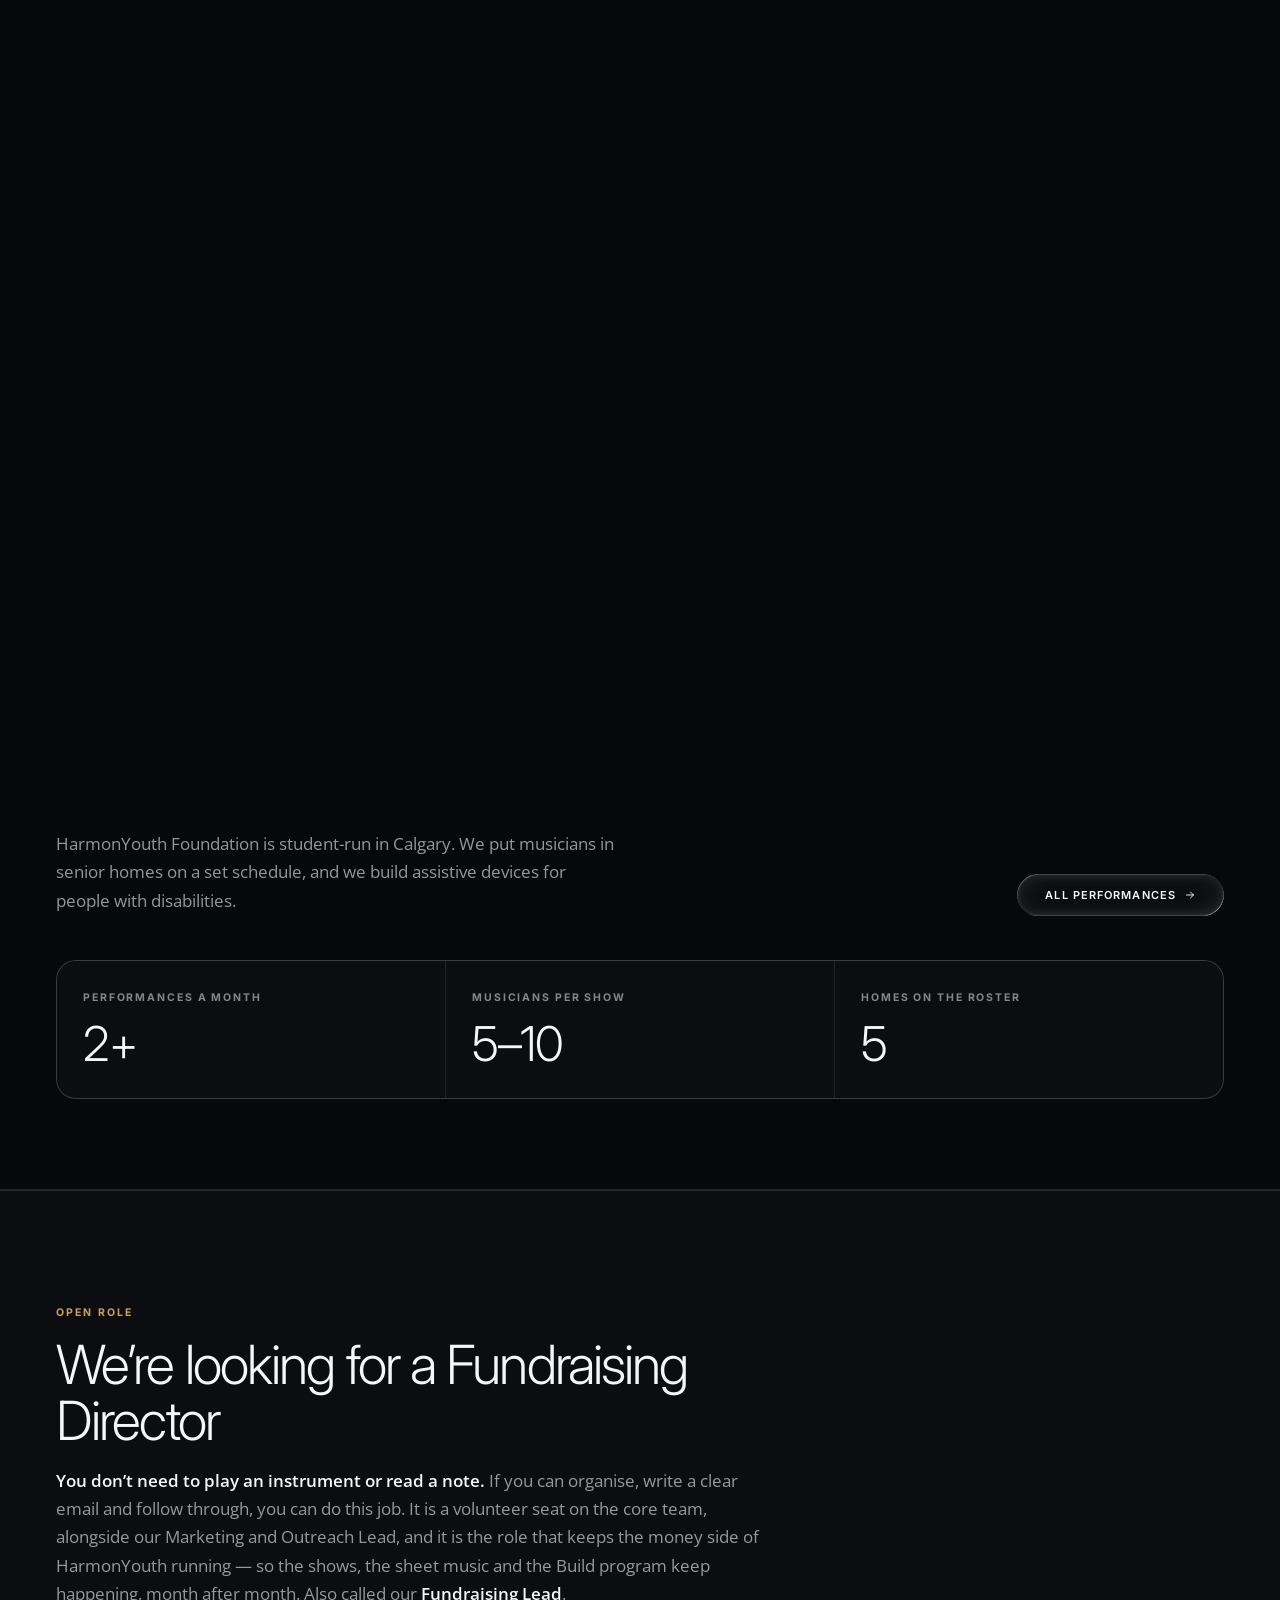
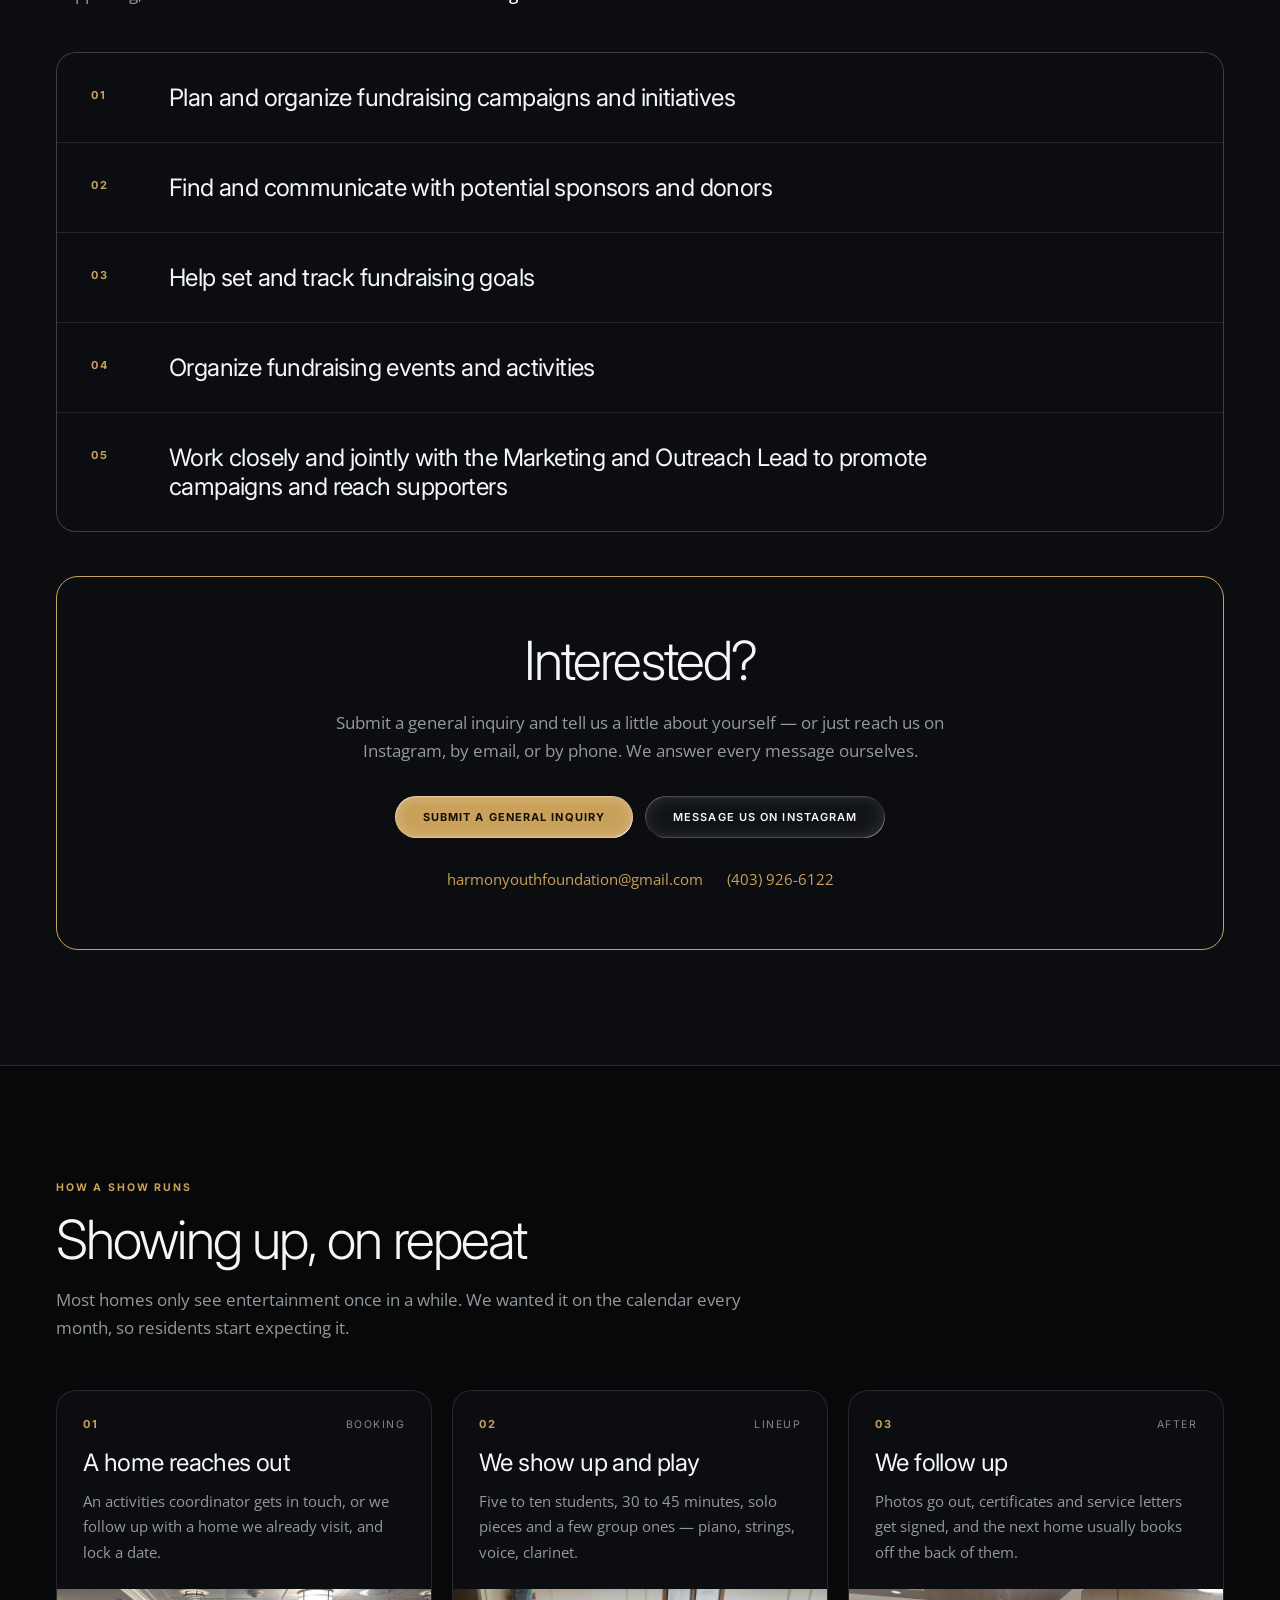
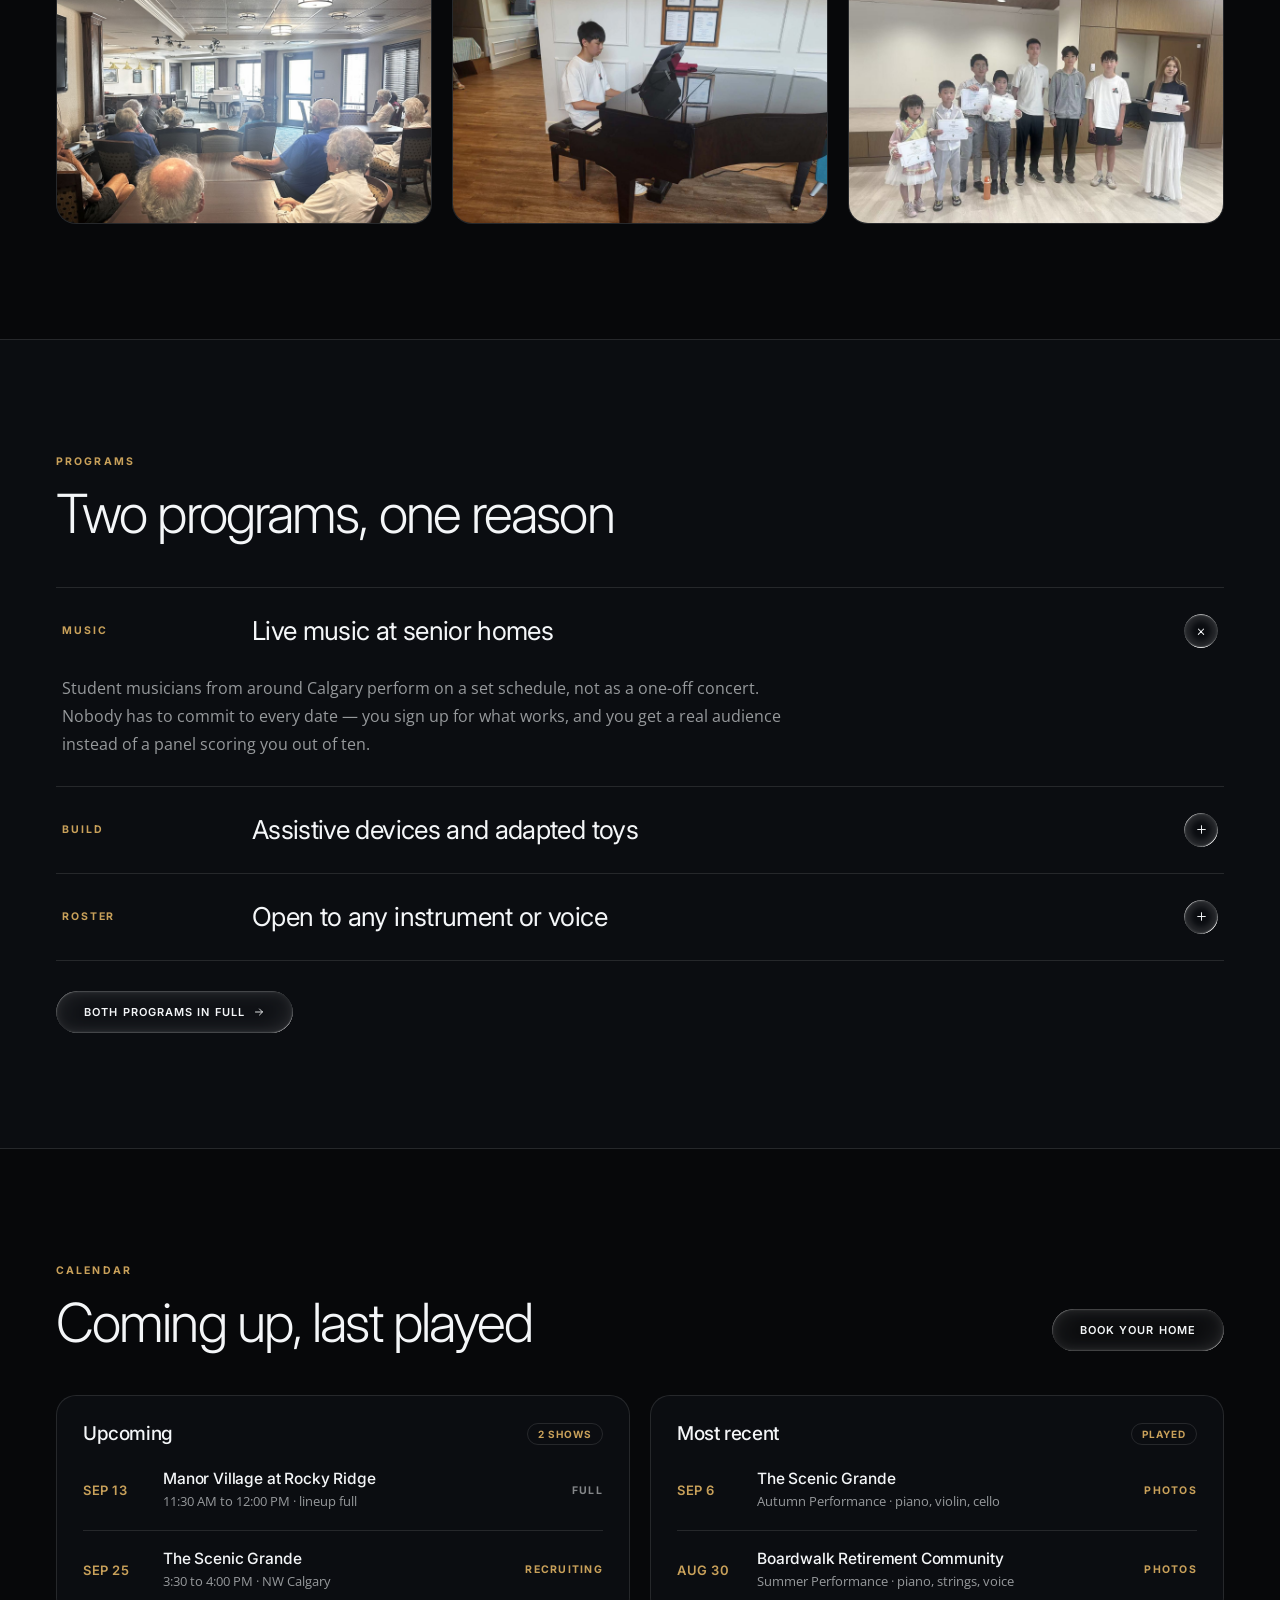
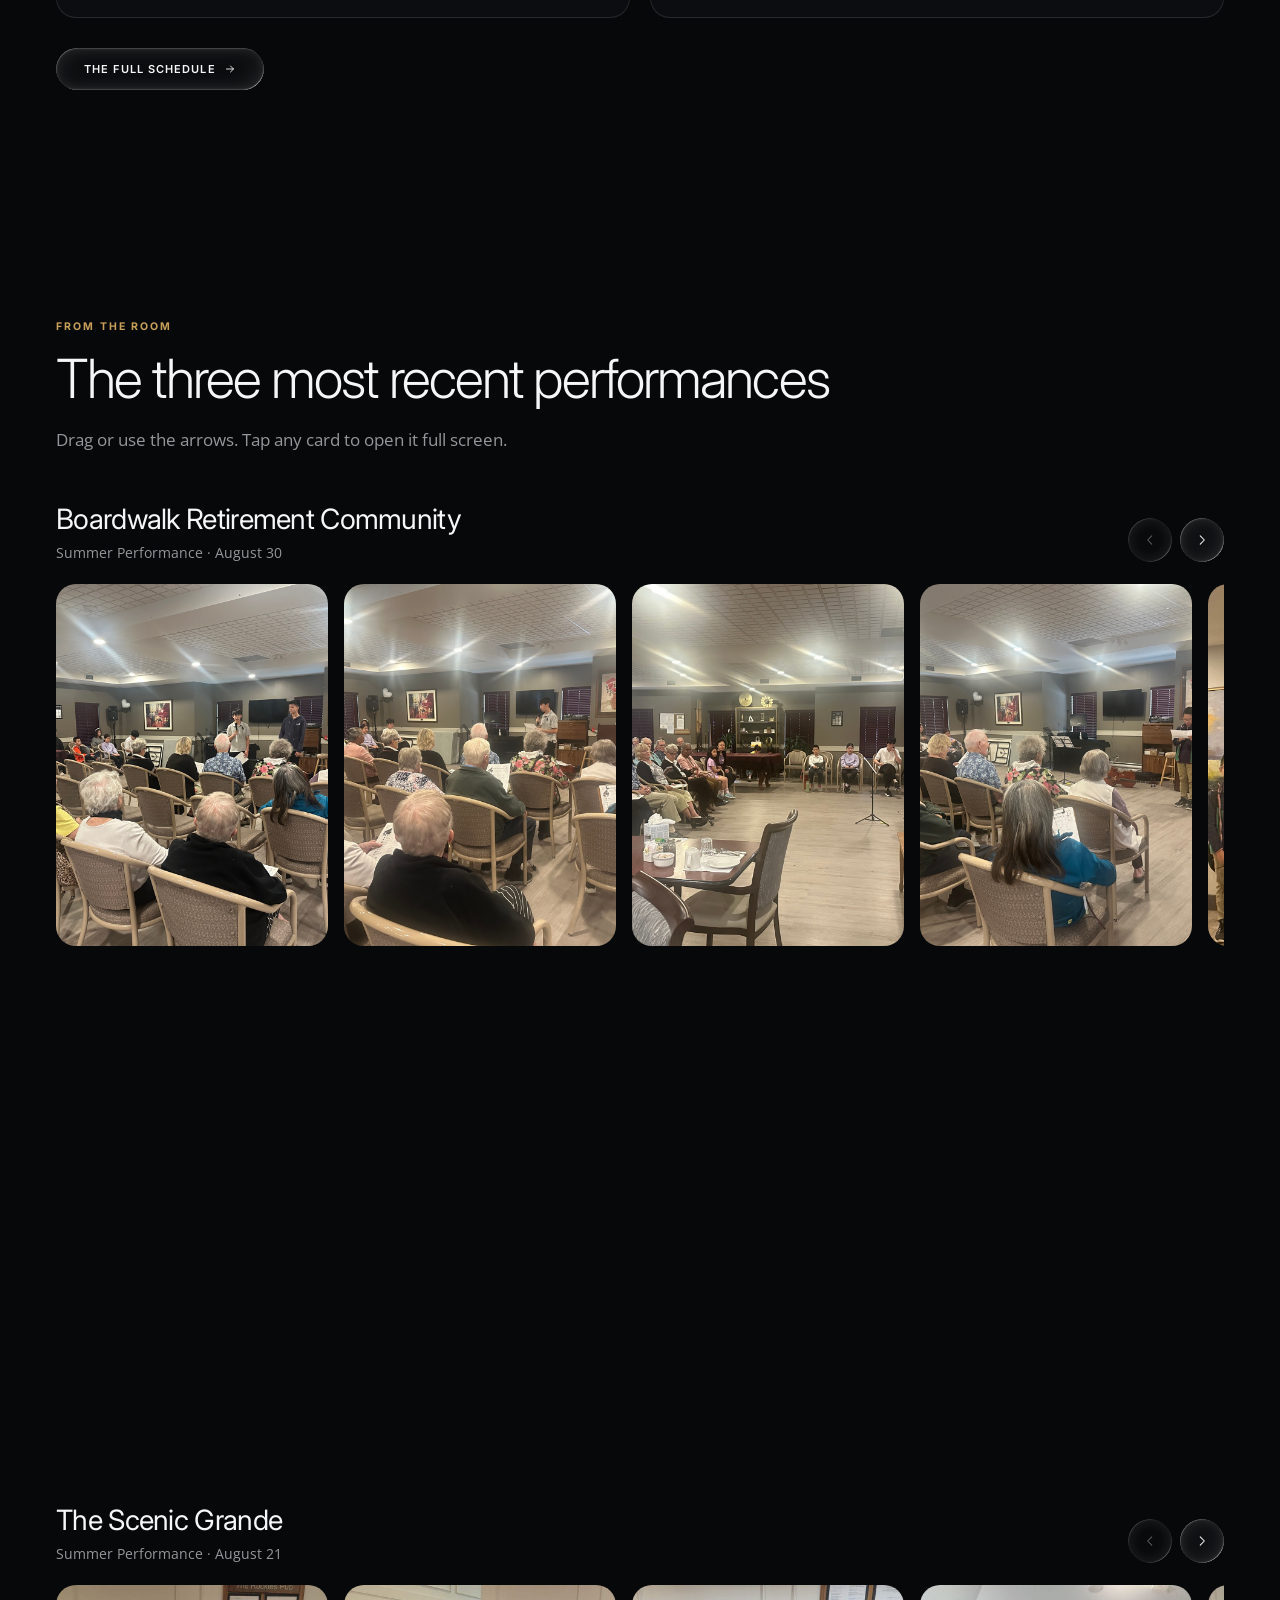
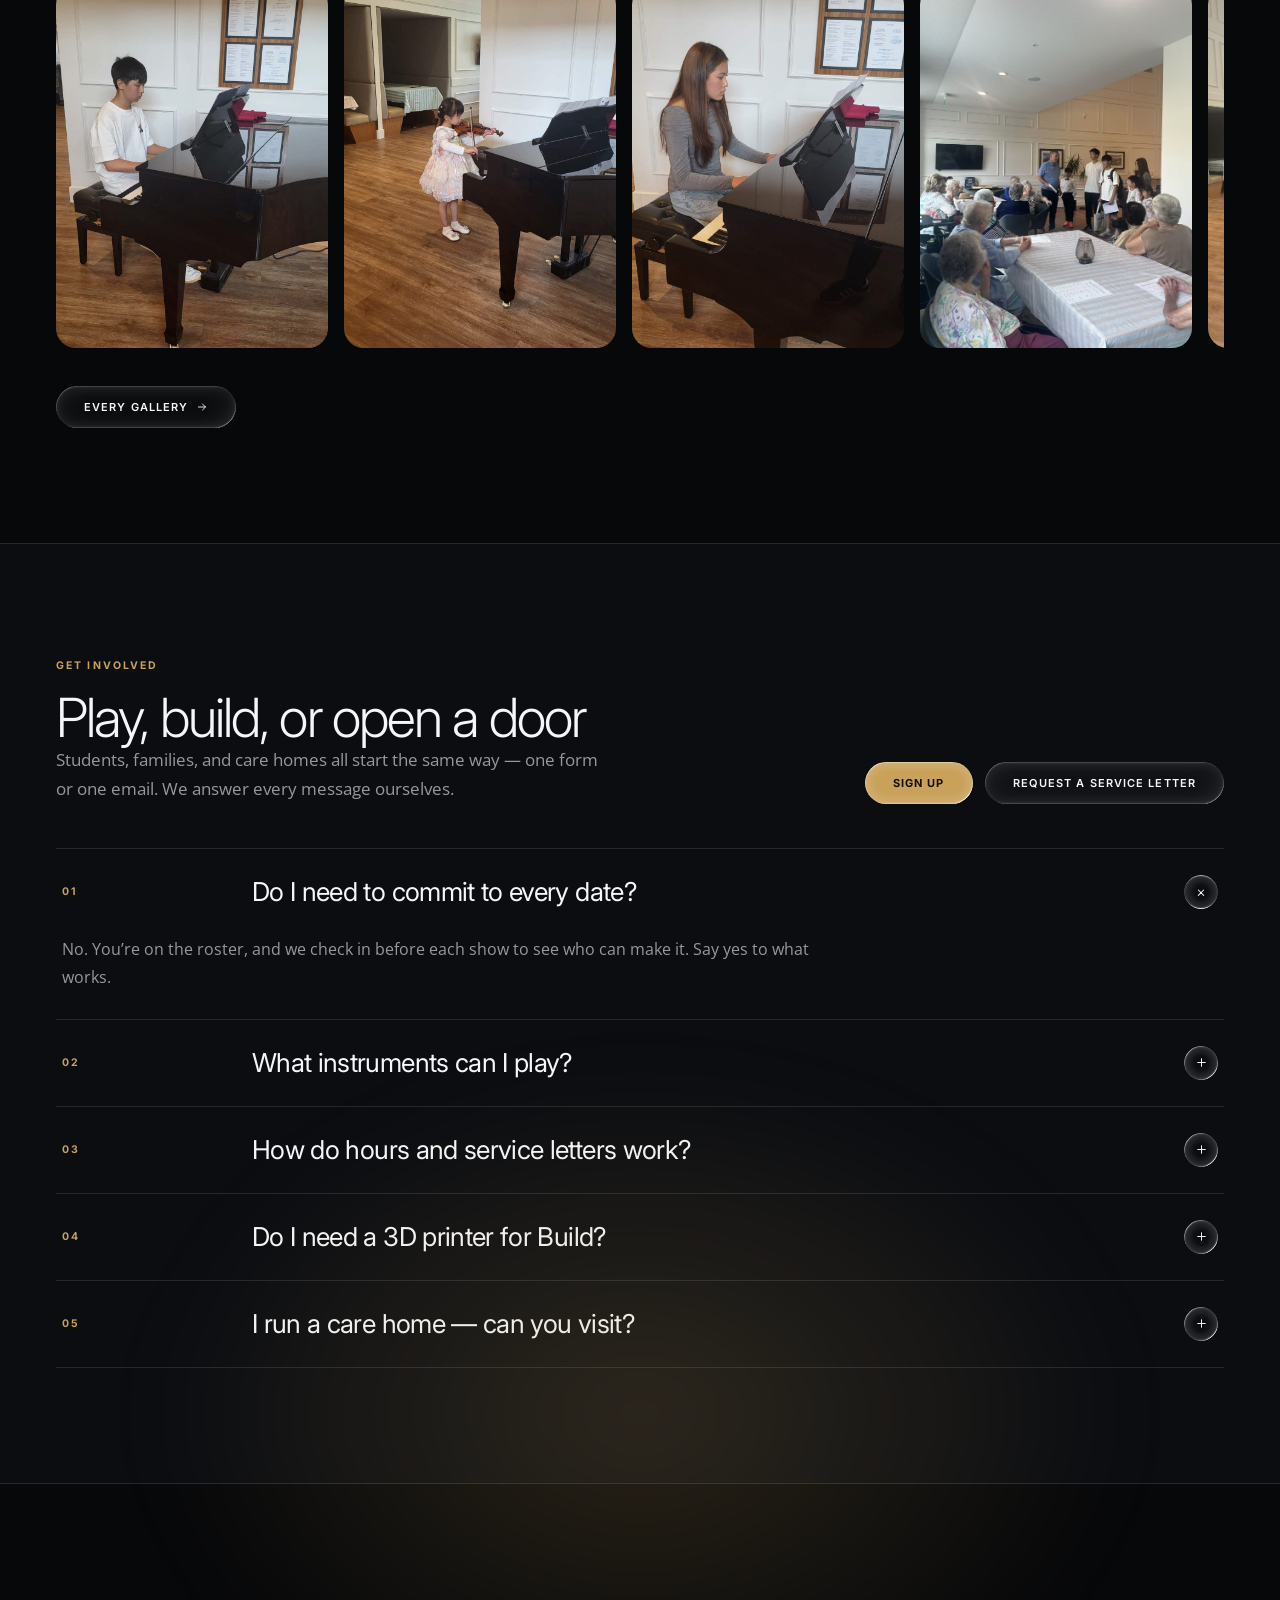
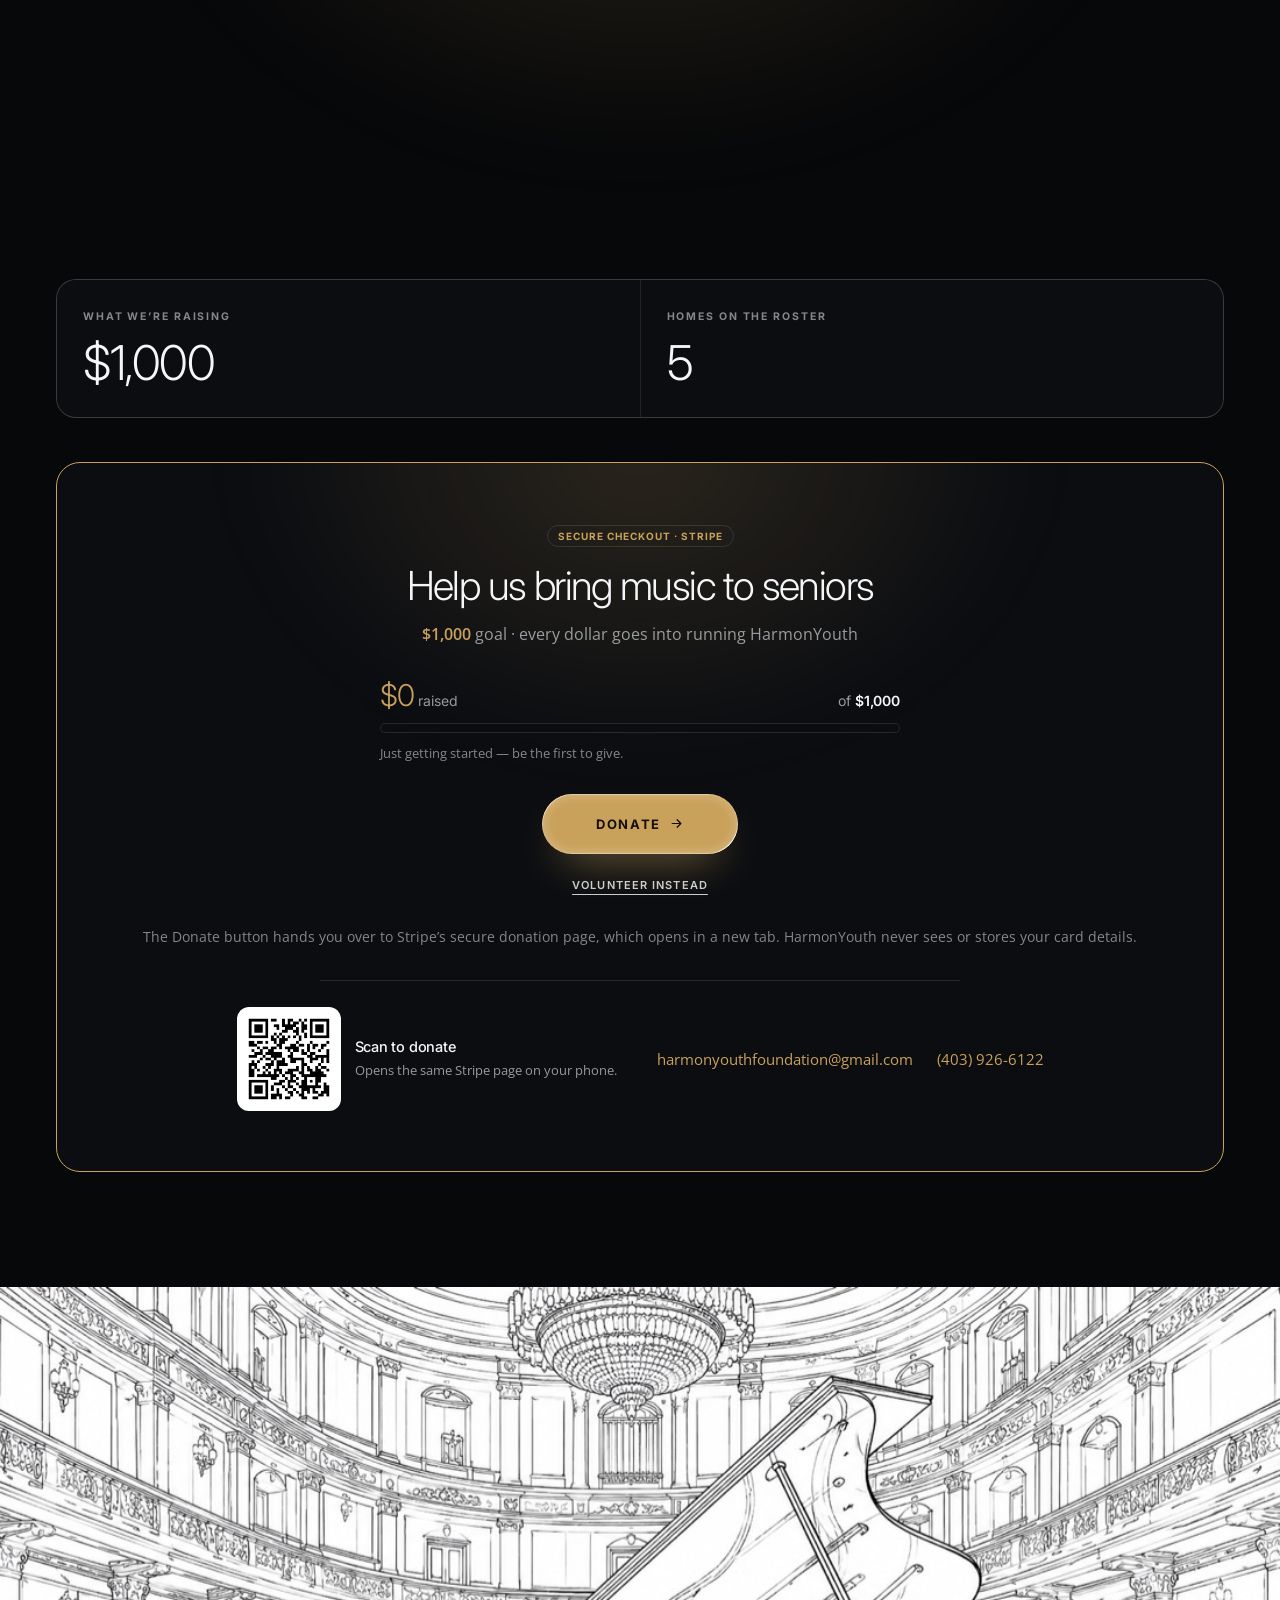
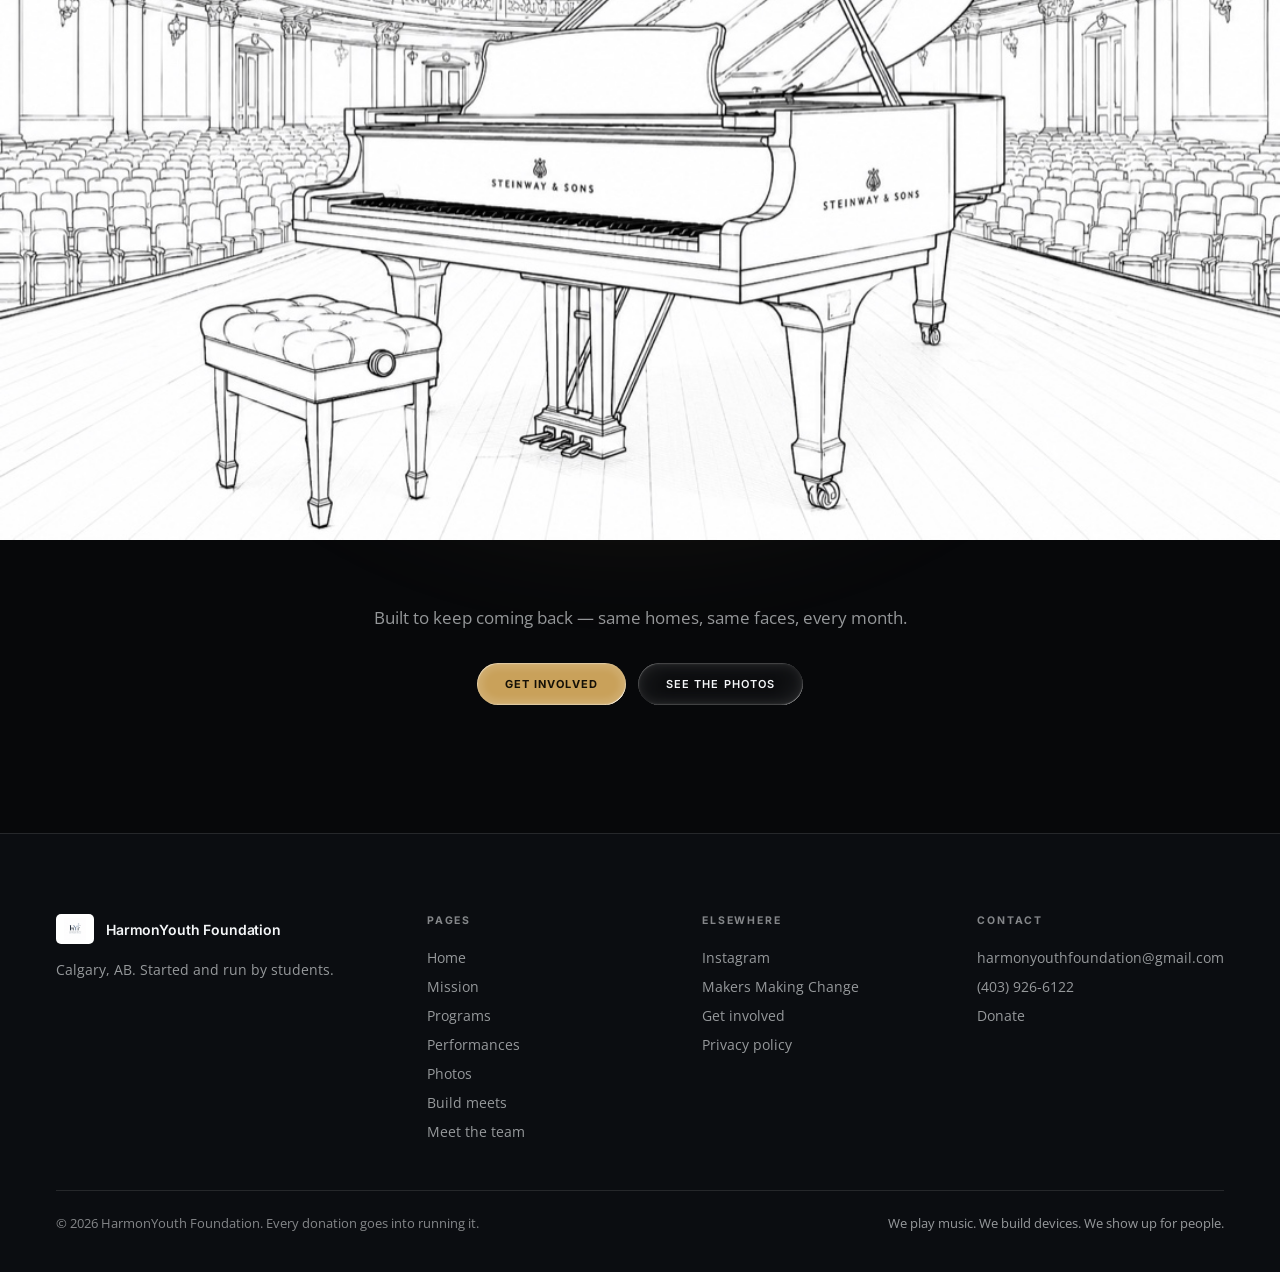
==== commit da1dfc39: "commit" ====
--- a/index.html
+++ b/index.html
@@ -7,13 +7,62 @@
 <meta name="description" content="Student-run in Calgary. We put musicians in senior homes on a set schedule, and we build assistive devices for people with disabilities.">
 <meta property="og:title" content="HarmonYouth Foundation &mdash; Music with somewhere to go">
 <meta property="og:description" content="Student-run in Calgary. We put musicians in senior homes on a set schedule, and we build assistive devices for people with disabilities.">
-<meta property="og:image" content="cambridgemanor-aug23-3.jpg">
+<meta property="og:image" content="https://harmonyouthfoundation.com/og-cover.jpg">
+<meta property="og:image:width" content="1200">
+<meta property="og:image:height" content="630">
+<meta property="og:image:alt" content="A student pianist playing for residents at a Calgary senior home">
+<link rel="canonical" href="https://harmonyouthfoundation.com/">
+<meta property="og:url" content="https://harmonyouthfoundation.com/">
+<meta property="og:type" content="website">
+<meta property="og:site_name" content="HarmonYouth Foundation">
+<meta property="og:locale" content="en_CA">
+<meta name="twitter:card" content="summary_large_image">
+<meta name="twitter:title" content="HarmonYouth Foundation &mdash; Music with somewhere to go">
+<meta name="twitter:description" content="Student-run in Calgary. We put musicians in senior homes on a set schedule, and we build assistive devices for people with disabilities.">
+<meta name="twitter:image" content="https://harmonyouthfoundation.com/og-cover.jpg">
+<meta name="twitter:image:alt" content="A student pianist playing for residents at a Calgary senior home">
+<meta name="theme-color" content="#07080A" media="(prefers-color-scheme: dark)">
+<meta name="theme-color" content="#F4F3EF" media="(prefers-color-scheme: light)">
 <link rel="icon" href="harmonyouth-logo.png">
+<script type="application/ld+json">
+{
+  "@context": "https://schema.org",
+  "@type": "NGO",
+  "name": "HarmonYouth Foundation",
+  "url": "https://harmonyouthfoundation.com/",
+  "logo": "https://harmonyouthfoundation.com/harmonyouth-logo.png",
+  "image": "https://harmonyouthfoundation.com/og-cover.jpg",
+  "description": "Student-run in Calgary. We put musicians in senior homes on a set schedule, and we build assistive devices for people with disabilities.",
+  "email": "harmonyouthfoundation@gmail.com",
+  "telephone": "+1-403-926-6122",
+  "areaServed": {
+    "@type": "City",
+    "name": "Calgary",
+    "addressRegion": "AB",
+    "addressCountry": "CA"
+  },
+  "address": {
+    "@type": "PostalAddress",
+    "addressLocality": "Calgary",
+    "addressRegion": "AB",
+    "addressCountry": "CA"
+  },
+  "sameAs": [
+    "https://instagram.com/harmonyouthfoundation"
+  ],
+  "knowsAbout": [
+    "Live music for seniors",
+    "Assistive device building",
+    "Youth volunteering"
+  ]
+}
+</script>
+
 <link rel="preconnect" href="https://fonts.googleapis.com">
 <link rel="preconnect" href="https://fonts.gstatic.com" crossorigin>
 <link href="https://fonts.googleapis.com/css2?family=Inter:wght@300;400;500;600;700&family=Open+Sans:wght@400;500;600&display=swap" rel="stylesheet">
-<link rel="stylesheet" href="styles.css?v=10">
-<script defer src="site.js?v=10"></script>
+<link rel="stylesheet" href="styles.css?v=15">
+<script defer src="site.js?v=15"></script>
 </head>
 <body data-page="index.html">
 <a class="skip" href="#main">Skip to content</a>
@@ -25,7 +74,7 @@
   <div class="header-inner">
     <a href="index.html" class="brand">
       <span class="ring"></span><span class="blur" data-glass></span>
-      <img src="harmonyouth-logo.png" alt="HarmonYouth Foundation">
+      <img src="harmonyouth-logo.png" alt="HarmonYouth Foundation" width="256" height="256">
       <span class="word">HarmonYouth</span>
     </a>
     <div class="header-actions">
@@ -76,11 +125,11 @@
   </div>
 </header>
 <div class="dotrail" aria-hidden="true"><a href="#hero" data-dot="hero"><span class="lbl">Intro</span><i></i></a><a href="#recruiting" data-dot="recruiting"><span class="lbl">Open role</span><i></i></a><a href="#process" data-dot="process"><span class="lbl">Process</span><i></i></a><a href="#programs" data-dot="programs"><span class="lbl">Programs</span><i></i></a><a href="#shows" data-dot="shows"><span class="lbl">Shows</span><i></i></a><a href="#gallery" data-dot="gallery"><span class="lbl">Photos</span><i></i></a><a href="#involved" data-dot="involved"><span class="lbl">Involved</span><i></i></a><a href="#support" data-dot="support"><span class="lbl">Donate</span><i></i></a></div><main id="main"><div class="hero-scene" data-hero-scene><section id="hero" class="hero" data-hero>
-  <img class="hero-bg" src="cambridgemanor-aug23-3.jpg" alt="" aria-hidden="true">
+  <img class="hero-bg" src="cambridgemanor-aug23-3.jpg" alt="" aria-hidden="true" width="1600" height="1200">
   <div class="hero-shade" data-hero-shade></div>
   <div class="hero-halo" aria-hidden="true"></div>
   <div class="hero-media" data-hero-media>
-    <img src="manorvillage-aug7-2.jpg" alt="Student pianists performing at a Calgary senior home">
+    <img src="manorvillage-aug7-2.jpg" alt="Student pianists performing at a Calgary senior home" width="1600" height="1200" loading="lazy" decoding="async">
     <div class="hero-veil" data-hero-veil></div>
     <div class="hero-caption" data-hero-caption>
       <div class="k">Manor Village at Rocky Ridge &middot; August 7</div>
@@ -111,7 +160,7 @@
     <div class="sec-head" data-reveal>
       <div class="eyebrow">Open role</div>
       <h2 class="display">We&rsquo;re looking for a Fundraising Director</h2>
-      <p class="lede">Also called our <strong style="color:var(--text);font-weight:600">Fundraising Lead</strong>. It is a volunteer role on the core team, alongside the Marketing and Outreach Lead, and it is the one that keeps the money side of HarmonYouth running &mdash; so the shows, the sheet music and the Build program keep happening, month after month.</p>
+      <p class="lede"><strong style="color:var(--text);font-weight:600">You don&rsquo;t need to play an instrument or read a note.</strong> If you can organise, write a clear email and follow through, you can do this job. It is a volunteer seat on the core team, alongside our Marketing and Outreach Lead, and it is the role that keeps the money side of HarmonYouth running &mdash; so the shows, the sheet music and the Build program keep happening, month after month. Also called our <strong style="color:var(--text);font-weight:600">Fundraising Lead</strong>.</p>
     </div>
     <div class="numbered">
       <div class="row" data-reveal><div class="no">01</div><div class="prose"><h3>Plan and organize fundraising campaigns and initiatives</h3></div></div>
@@ -178,7 +227,7 @@
     <div class="show-panel">
       <div class="panel" data-reveal>
         <div class="panel-head"><h3>Upcoming</h3><span class="pill">2 shows</span></div>
-        <div class="show-row"><div class="show-date">Sep 13</div><div class="show-venue"><span class="name">Manor Village at Rocky Ridge</span><span class="sub">11:30 AM to 12:00 PM &middot; lineup full</span></div><div class="show-status full">Full</div></div><div class="show-row"><div class="show-date">Sep 25</div><div class="show-venue"><span class="name">The Scenic Grande</span><span class="sub">3:30 to 4:00 PM &middot; NW Calgary</span></div><div class="show-status talks">In talks</div></div>
+        <div class="show-row"><div class="show-date">Sep 13</div><div class="show-venue"><span class="name">Manor Village at Rocky Ridge</span><span class="sub">11:30 AM to 12:00 PM &middot; lineup full</span></div><div class="show-status full">Full</div></div><div class="show-row"><div class="show-date">Sep 25</div><div class="show-venue"><span class="name">The Scenic Grande</span><span class="sub">3:30 to 4:00 PM &middot; NW Calgary</span></div><div class="show-status">Recruiting</div></div>
       </div>
       <div class="panel" data-reveal>
         <div class="panel-head"><h3>Most recent</h3><span class="pill">Played</span></div>
@@ -277,9 +326,9 @@
     <div class="sec-head" data-reveal>
       <div class="eyebrow">Donate</div>
       <h2 class="display">Every dollar keeps this running</h2>
-      <p class="lede">Donations go into running the organisation &mdash; <strong style="color:var(--text);font-weight:600">printing</strong>, the <strong style="color:var(--text);font-weight:600">volunteer hour certificates</strong> we issue, and <strong style="color:var(--text);font-weight:600">gifts</strong>. HarmonYouth is run entirely by students, so there is no office and no administrative cut. We&rsquo;re raising <strong style="color:var(--text);font-weight:600">$1,000</strong> to keep it running. Donations are processed by Stripe &mdash; the button below opens our secure Stripe donation page in a new tab. HarmonYouth never sees or stores your card details.</p>
-      <div class="stat-strip" style="margin-top:34px"><div class="stat" data-reveal><div class="k">What we&rsquo;re raising</div><div class="v">$1,000</div></div><div class="stat" data-reveal><div class="k">Homes on the roster</div><div class="v">5</div></div></div>
-    </div>
+      <p class="lede">Donations go into running the organisation &mdash; <strong style="color:var(--text);font-weight:600">printing</strong>, the <strong style="color:var(--text);font-weight:600">volunteer hour certificates</strong> we issue, and <strong style="color:var(--text);font-weight:600">gifts</strong> for performers, volunteers and the senior homes we play at. HarmonYouth is run entirely by students, so there is no office and no administrative cut. We&rsquo;re raising <strong style="color:var(--text);font-weight:600">$1,000</strong> to keep it running. Donations are processed by Stripe &mdash; the button below opens our secure Stripe donation page in a new tab. HarmonYouth never sees or stores your card details.</p>
+      </div>
+    <div class="stat-strip" style="margin-top:34px"><div class="stat" data-reveal><div class="k">What we&rsquo;re raising</div><div class="v">$1,000</div></div><div class="stat" data-reveal><div class="k">Homes on the roster</div><div class="v">5</div></div></div>
     <div class="donate-cta" data-reveal>
       <div class="dc-glow" aria-hidden="true"></div>
       <span class="pill">Secure checkout &middot; Stripe</span>
@@ -291,16 +340,20 @@
         <div class="raised-note" data-raised-note>Just getting started &mdash; be the first to give.</div>
       </div>
       <div class="dc-actions">
-        <a href="get-involved.html#other" class="btn btn-accent btn-xl" data-stripe-donate>
+        <a href="get-involved.html#other" class="btn btn-accent btn-xl" data-stripe-donate aria-describedby="dcNote">
           <span class="ring"></span>
-          <span class="btn-label" data-stripe-label="Donate with Stripe">Ask us how to donate</span>
+          <span class="btn-label" data-stripe-label="Donate">Ask us how to donate</span>
           <svg width="15" height="15" viewBox="0 0 24 24" fill="none" aria-hidden="true"><path d="M5 12h14M13 6l6 6-6 6" stroke="currentColor" stroke-width="1.9" stroke-linecap="round" stroke-linejoin="round"/></svg>
         </a>
         <a href="get-involved.html" class="btn btn-ghost"><span class="btn-label">Volunteer instead</span></a>
       </div>
-      <p class="dc-note" data-stripe-note="Opens Stripe&rsquo;s secure donation page in a new tab. HarmonYouth never sees or stores your card details.">Our Stripe donation page is being set up &mdash; send us a note and we&rsquo;ll tell you how to give in the meantime.</p>
+      <p class="dc-note" id="dcNote" data-stripe-note="The Donate button hands you over to Stripe&rsquo;s secure donation page, which opens in a new tab. HarmonYouth never sees or stores your card details.">Our Stripe donation page is being set up &mdash; send us a note and we&rsquo;ll tell you how to give in the meantime.</p>
       <div class="dc-rule" aria-hidden="true"></div>
       <div class="dc-foot">
+        <div class="dc-scan" data-stripe-scan hidden>
+          <img src="stripe-qr.png?v=11" alt="QR code that opens the HarmonYouth donation page on Stripe" width="104" height="104" loading="lazy">
+          <div><div class="t">Scan to donate</div><div class="d">Opens the same Stripe page on your phone.</div></div>
+        </div>
         <div class="dc-contact">
           <a href="mailto:harmonyouthfoundation@gmail.com">harmonyouthfoundation@gmail.com</a>
           <a href="tel:+14039266122">(403) 926-6122</a>
@@ -312,8 +365,8 @@
 <section class="cta-band cta-band-full">
   <div class="halo" aria-hidden="true"></div>
   <div class="piano-hover" data-piano-hover>
-    <img class="piano-hover-outline" src="piano-outline.jpg" alt="Line illustration of a grand piano on a concert hall stage">
-    <img class="piano-hover-color" data-piano-color src="piano-color.jpg" alt="" aria-hidden="true">
+    <img class="piano-hover-outline" src="piano-outline.jpg" alt="Line illustration of a grand piano on a concert hall stage" width="1100" height="733" loading="lazy" decoding="async">
+    <img class="piano-hover-color" data-piano-color src="piano-color.jpg" alt="" aria-hidden="true" width="1100" height="733" loading="lazy" decoding="async">
   </div>
   <div class="wrap" data-reveal>
     <p>Built to keep coming back &mdash; same homes, same faces, every month.</p>
@@ -332,7 +385,7 @@
   <div class="wrap">
     <div class="footer-grid">
       <div>
-        <div class="footer-brand"><img src="harmonyouth-logo.png" alt="HarmonYouth Foundation"><span>HarmonYouth Foundation</span></div>
+        <div class="footer-brand"><img src="harmonyouth-logo.png" alt="HarmonYouth Foundation" width="256" height="256"><span>HarmonYouth Foundation</span></div>
         <p class="footer-note">Calgary, AB. Started and run by students.</p>
       </div>
       <div class="footer-col">
--- a/styles.css
+++ b/styles.css
@@ -124,7 +124,7 @@
 .menu-search{position:relative;display:flex;align-items:center;gap:9px;padding:11px 12px;margin:2px 2px 8px;border-radius:14px;background:var(--panel);border:1px solid var(--line)}
 .menu-search svg{flex:0 0 auto;color:var(--faint)}
 .menu-search .field{position:relative;flex:1 1 auto;min-width:0}
-.menu-search input{width:100%;padding:0;border:none;background:transparent;color:var(--text);font-size:14px;outline:none}
+.menu-search input{width:100%;min-height:24px;padding:0;border:none;background:transparent;color:var(--text);font-size:14px;outline:none}
 .menu-search .ph{position:absolute;left:0;top:50%;transform:translateY(-50%);pointer-events:none;font-size:14px;color:var(--faint);white-space:nowrap;transition:opacity .35s ease,transform .35s ease}
 .menu-search kbd{flex:0 0 auto;padding:3px 6px;border-radius:6px;border:1px solid var(--line);font-family:'Inter',sans-serif;font-size:10px;color:var(--faint)}
 .search-result{display:none;margin:0 6px 8px;font-size:12.5px;color:var(--muted)}
@@ -508,7 +508,11 @@
 .dc-rule{margin:32px auto 0;max-width:640px;height:1px;background:var(--line)}
 .dc-foot{margin-top:26px;display:flex;flex-wrap:wrap;align-items:center;justify-content:center;gap:20px 40px}
 .dc-scan{display:flex;align-items:center;gap:14px;text-align:left}
-.dc-scan img{width:76px;height:76px;flex:0 0 auto;object-fit:contain;border-radius:10px;background:#fff;padding:5px}
+/* .qr and .dc-scan set display:flex, and an author rule always beats the
+   UA [hidden]{display:none}. Say it explicitly, or the Stripe QR tiles
+   would still show on a site with no STRIPE_DONATE_URL configured. */
+.dc-scan[hidden],.qr[hidden]{display:none}
+.dc-scan img{width:104px;height:104px;flex:0 0 auto;object-fit:contain;border-radius:12px;background:#fff;padding:7px}
 .dc-scan .t{font-family:'Inter',sans-serif;font-size:14.5px;font-weight:500;letter-spacing:-.015em}
 .dc-scan .d{margin-top:5px;font-size:13px;line-height:1.55;color:var(--muted)}
 .dc-contact{display:flex;flex-wrap:wrap;align-items:center;justify-content:center;gap:8px 24px;font-size:14.5px;color:var(--muted)}
@@ -591,6 +595,22 @@
   font-size:12.5px;color:var(--faint)}
 .footer-bottom .slogan{color:var(--muted)}
 
+/* WCAG 2.2 AA (2.5.8 Target Size, Minimum) asks for 24x24 CSS px of pointer
+   target. These inline links measured 20px and 13px tall — the type is the
+   right size, the hit area was not, so this pads the box and leaves the
+   type scale alone. */
+.dc-contact a,.contact-inline a{
+  display:inline-block;padding-block:4px;min-height:24px}
+/* .venue-link stays display:inline on purpose. Vertical padding on an inline
+   box grows the hit area without adding to the line box, so the target reaches
+   24px while the text keeps flowing and wrapping exactly as before — an
+   inline-block here would refuse to break across lines and reflow the row. */
+.venue-link{padding-block:5px}
+.show-status .venue-link{padding-block:6px}
+/* Links inside running prose are NOT padded: 2.5.8 exempts targets that sit in
+   a sentence, and padding them would break the line rhythm of the paragraph. */
+.prose .venue-link{padding-block:0}
+
 /* Keyboard focus. The glass pills are translucent, so the browser default ring
    disappears against them — this gives every control an explicit visible focus. */
 :focus-visible{outline:2px solid var(--accent);outline-offset:3px}
@@ -601,9 +621,88 @@
 /* ---------- misc ---------- */
 .contact-inline{margin-top:28px;display:flex;flex-wrap:wrap;gap:10px 24px;font-size:14.5px;color:var(--muted)}
 .contact-inline a{color:var(--accent)}
+/* Visually hidden, still announced. Several sections are built entirely from
+   cards and carousels whose own headings are h3, which left an h1 -> h3 jump
+   in the outline. These name the section for screen readers and for the
+   document outline without putting anything new on the page. clip-path over
+   display:none, because display:none would drop it from the a11y tree too. */
+.vh{position:absolute;width:1px;height:1px;margin:-1px;padding:0;overflow:hidden;
+  clip-path:inset(50%);white-space:nowrap;border:0}
 .skip{position:absolute;left:-9999px}
 .skip:focus{left:12px;top:12px;z-index:200;padding:10px 16px;border-radius:10px;background:var(--accent);color:var(--ink)}
 @media(prefers-reduced-motion:reduce){
   *{animation-duration:.001ms!important;animation-iteration-count:1!important;transition-duration:.001ms!important;scroll-behavior:auto!important}
   .hy-grain{display:none}
 }
+
+/* ==========================================================================
+   PRINT
+   The site is dark-on-dark and browsers do not print background colours by
+   default, so without this block every page came out as near-white text on
+   white paper — blank sheets. Care-home coordinators do print the schedule
+   and the donation details, so this has to work. Strategy: redefine the
+   tokens for paper rather than restyle each component, drop the decorative
+   layers, and force the scroll-reveal elements visible (JS leaves them at
+   inline opacity:0 until they scroll into view, which never happens on paper).
+   ========================================================================== */
+@media print{
+  :root,[data-hy-theme="light"],[data-hy-theme="dark"]{
+    --bg:#fff; --bg2:#fff;
+    --panel:#fff; --panel2:#f4f4f4;
+    --line:#bbb;
+    --text:#000; --muted:#333; --faint:#555;
+    --accent:#6b4e16; --accent-soft:#6b4e16; --ink:#fff;
+    --glass:none; --pop:none; --shade:#fff;
+  }
+  html,body{background:#fff!important;color:#000!important}
+
+  /* decorative layers carry no information on paper */
+  .hy-grain,.hy-cursor,.hy-progress,.dotrail,.glow,.dc-glow,.halo,
+  .hero-halo,.hero-shade,.hero-veil,.ring,.blur,.hy-filter-defs,
+  .menu-panel,.menu-wrap,.header-actions,.modal,.skip,
+  .car-arrows,.acc-icon,.view-toggle,.hero-scrollhint,.hero-release,
+  .hero-track,.piano,.piano-note,.nf-search{display:none!important}
+
+  /* the reveal observer never fires without a viewport to scroll */
+  [data-reveal]{opacity:1!important;transform:none!important;transition:none!important}
+
+  .site-header{position:static!important}
+  .hero-scene{height:auto!important}
+  .hero{position:static!important;height:auto!important;padding:0 0 18pt}
+  .hero-bg,.hero-media{display:none!important}
+  .hero-text{position:static!important;padding:0;text-align:left;align-items:flex-start}
+  .hero-word{color:#000!important;text-shadow:none!important;font-size:26pt!important}
+  .hero-meta{position:static!important;padding:0}
+
+  /* let horizontally-scrolled strips show everything they hold */
+  .car-track{overflow:visible!important;flex-wrap:wrap!important}
+  .car-card{width:31%!important;break-inside:avoid}
+  .car-card img{filter:none!important;transform:none!important}
+  .prose .tbl{overflow:visible!important}
+  .prose table{min-width:0!important}
+
+  /* accordions are shut by default; on paper the answers must be readable */
+  .acc-body{height:auto!important;overflow:visible!important}
+
+  .sec,.sec-tight{padding:14pt 0!important}
+  .sec-alt{border:none!important}
+  .card,.tile,.panel,.detail,.donate-cta,.qr,.founder,.program,.numbered .row,
+  .stat,.recruit,.callout{break-inside:avoid}
+  h1,h2,h3{break-after:avoid}
+  .cta-band-full .piano-hover,.piano-hover{break-inside:avoid}
+
+  /* Gallery photos load through the JS lazy loader, which sets src only once
+     they scroll into view — something that never happens on paper. Without
+     this they print as empty boxes with alt text sitting in them. */
+  img:not([src]){display:none!important}
+
+  /* A printed page loses every href. The email and phone links already print
+     their own value as link text, so only annotate the ones that do not. */
+  .dc-contact a[href^="http"]::after,.contact-inline a[href^="http"]::after{
+    content:" (" attr(href) ")";font-size:9pt;color:#555;word-break:break-all}
+
+  .site-footer{border-top:1pt solid #bbb;padding:12pt 0 0}
+  a{color:#000!important;text-decoration:underline}
+  img{max-width:100%!important}
+  @page{margin:14mm}
+}
